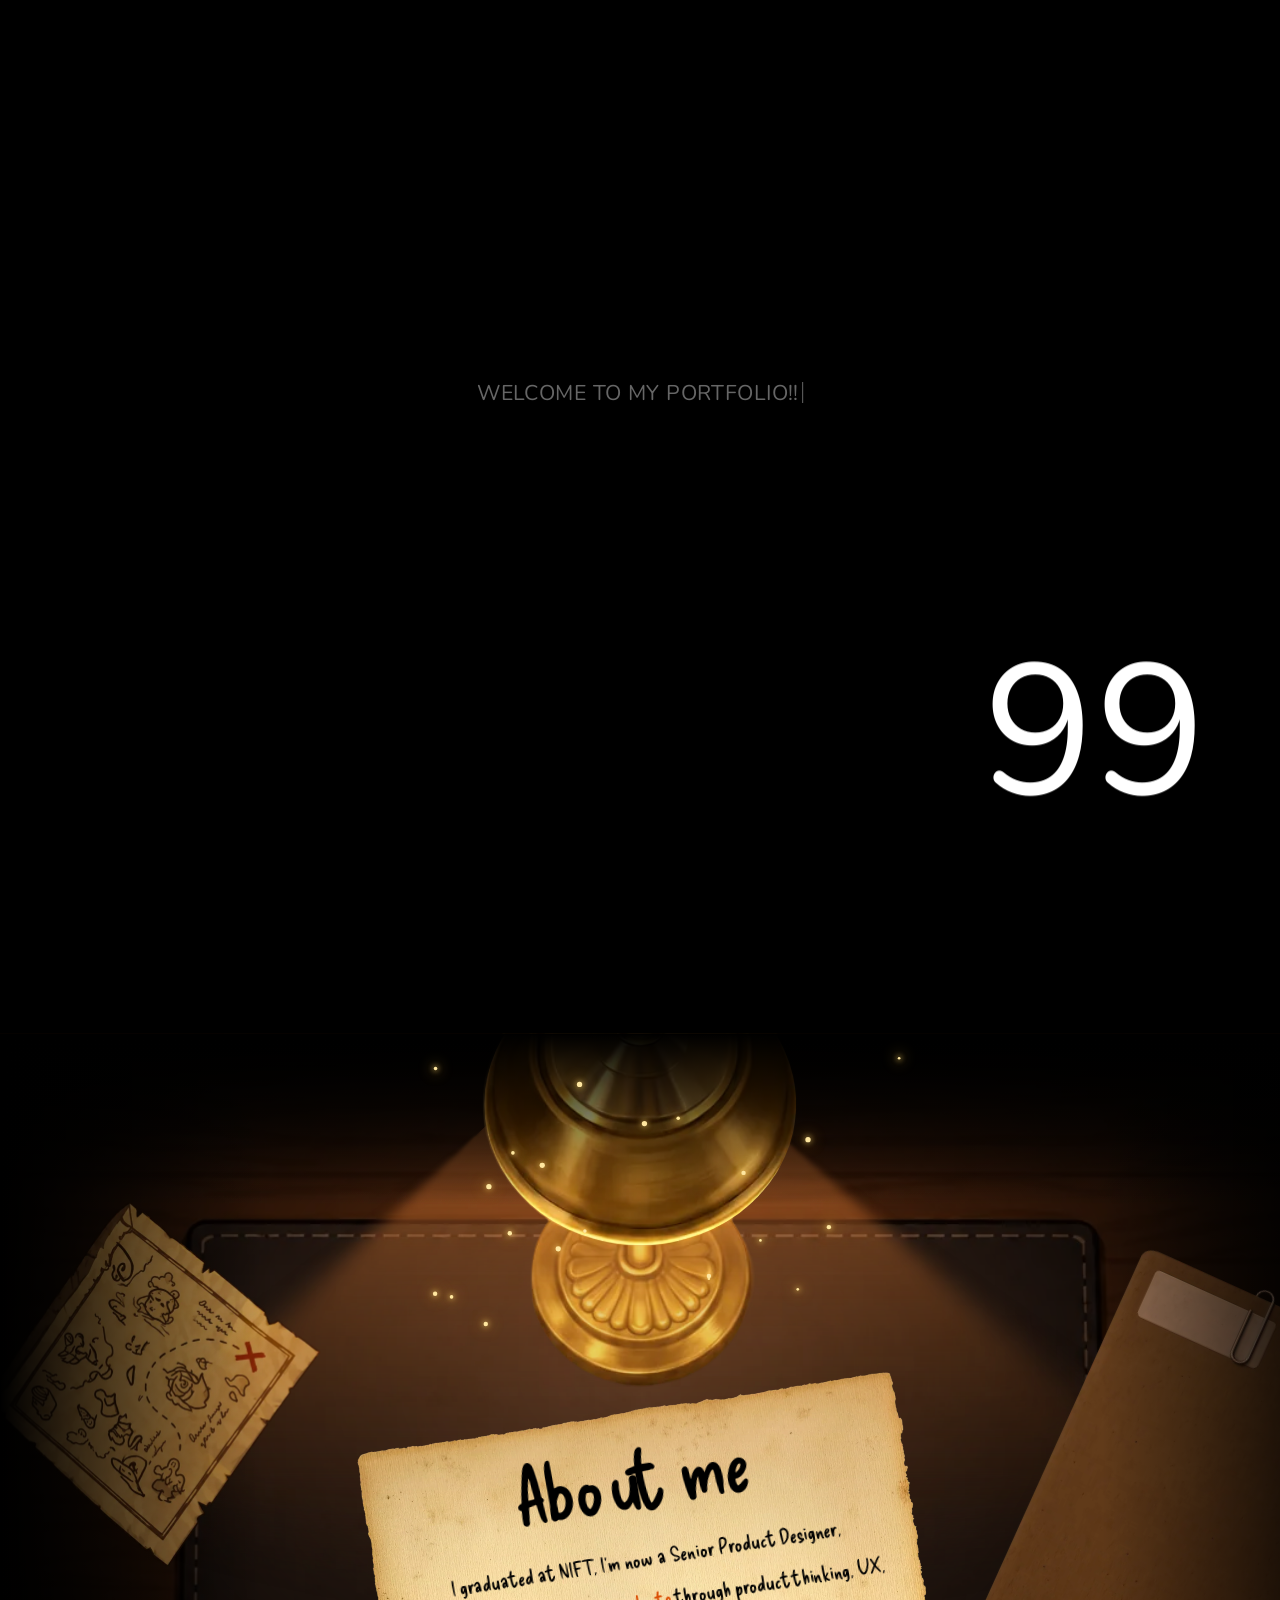
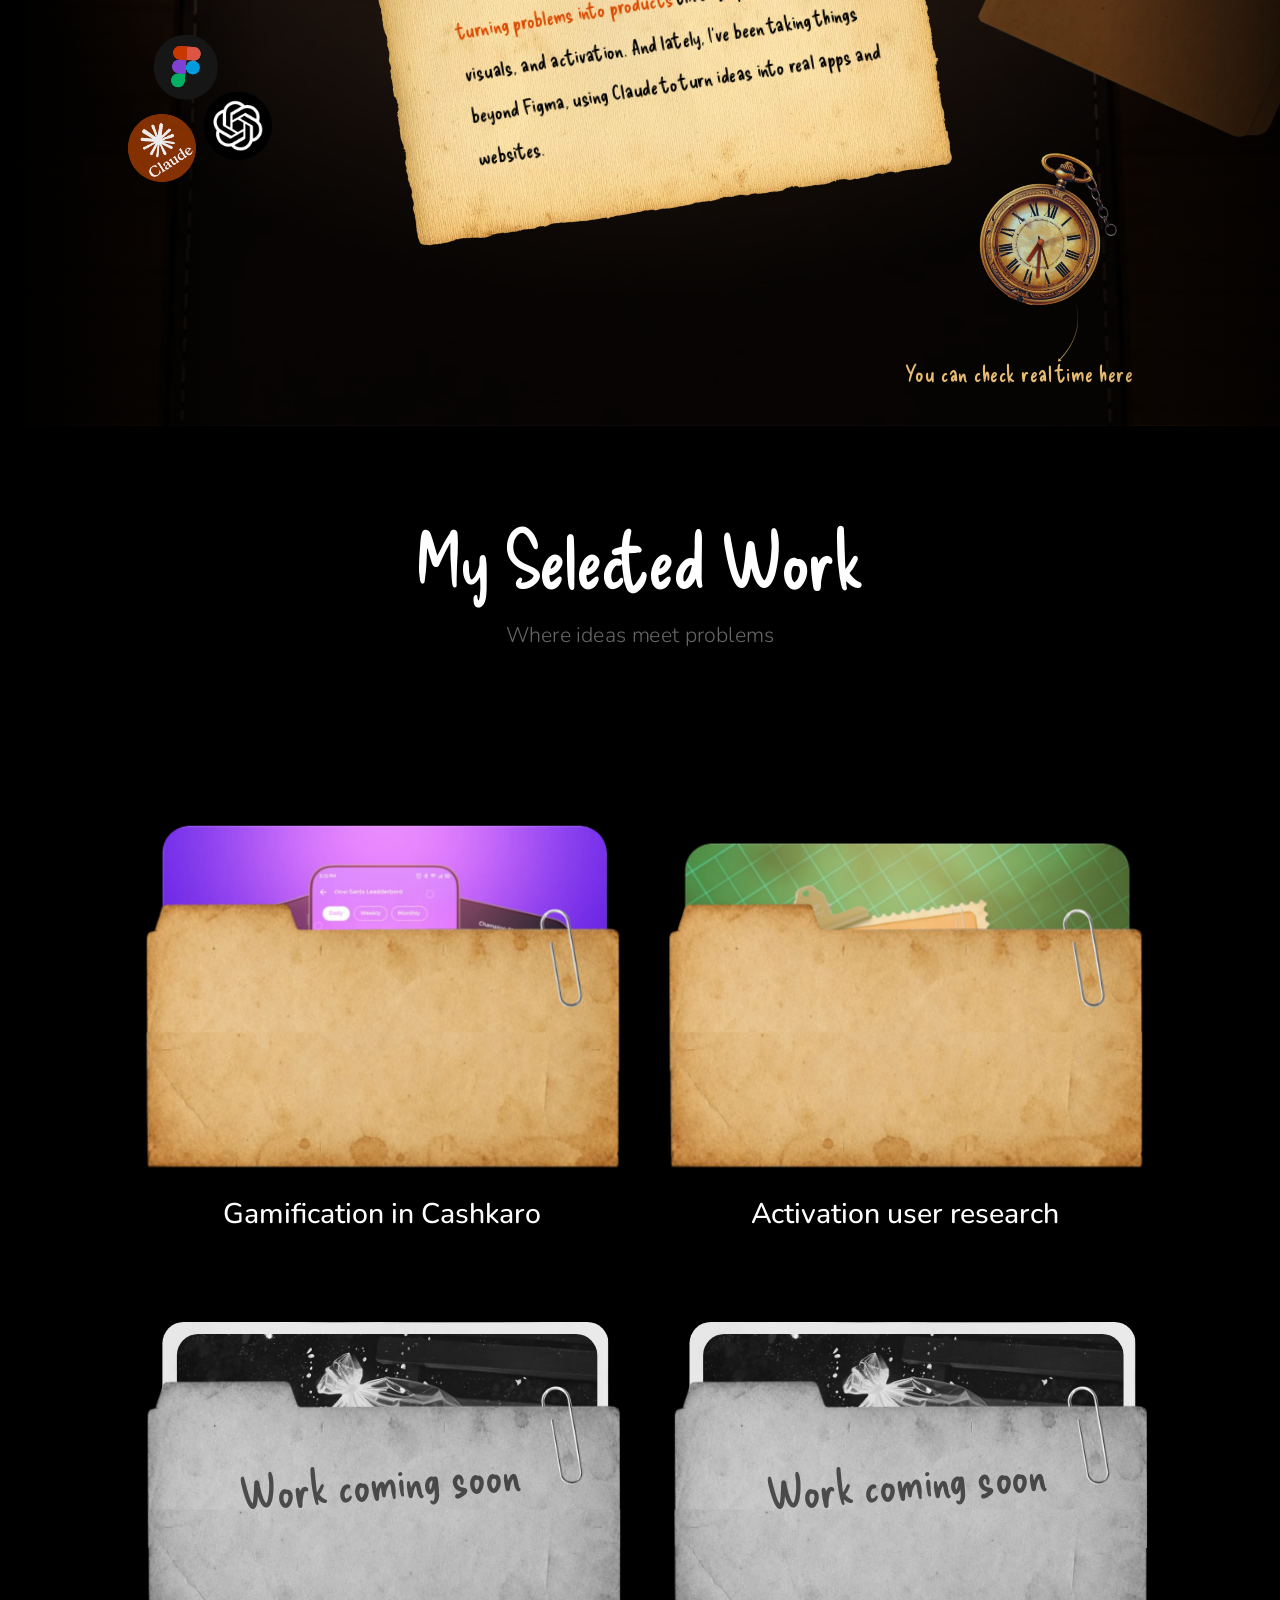
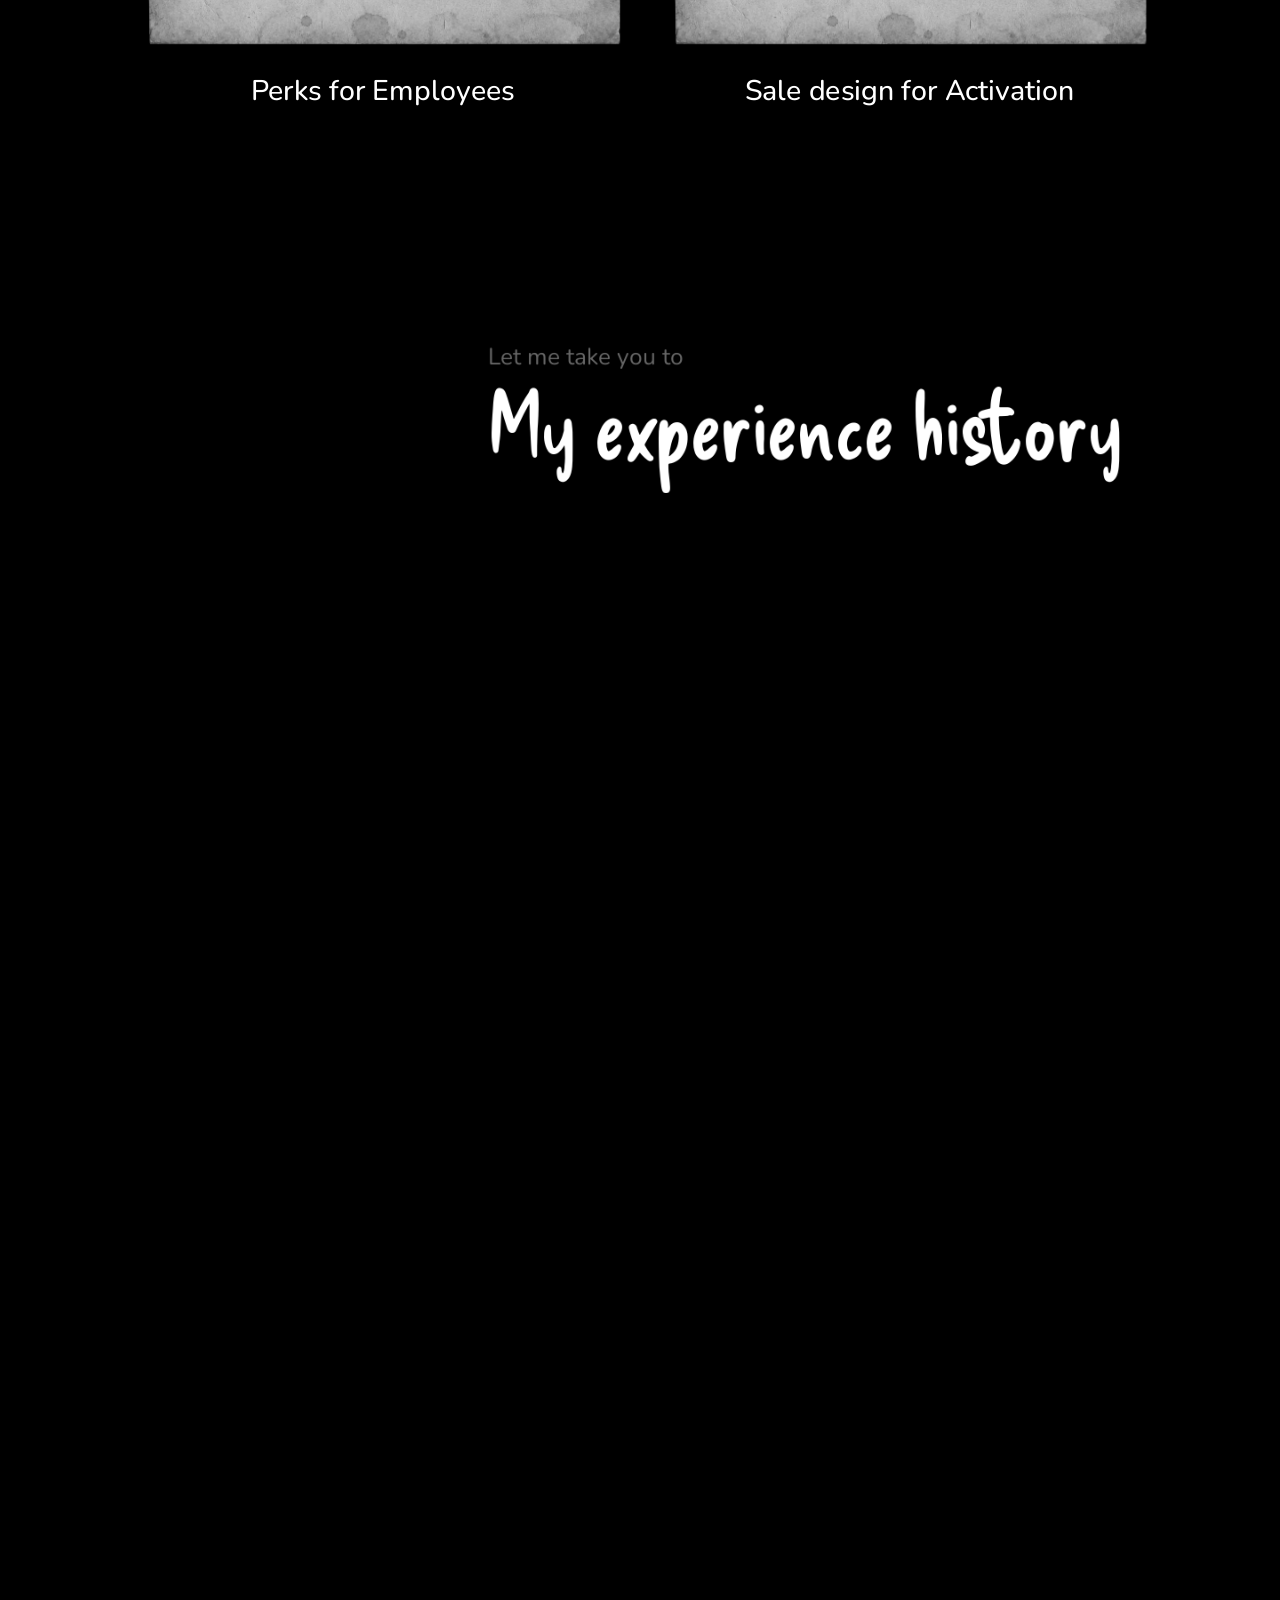
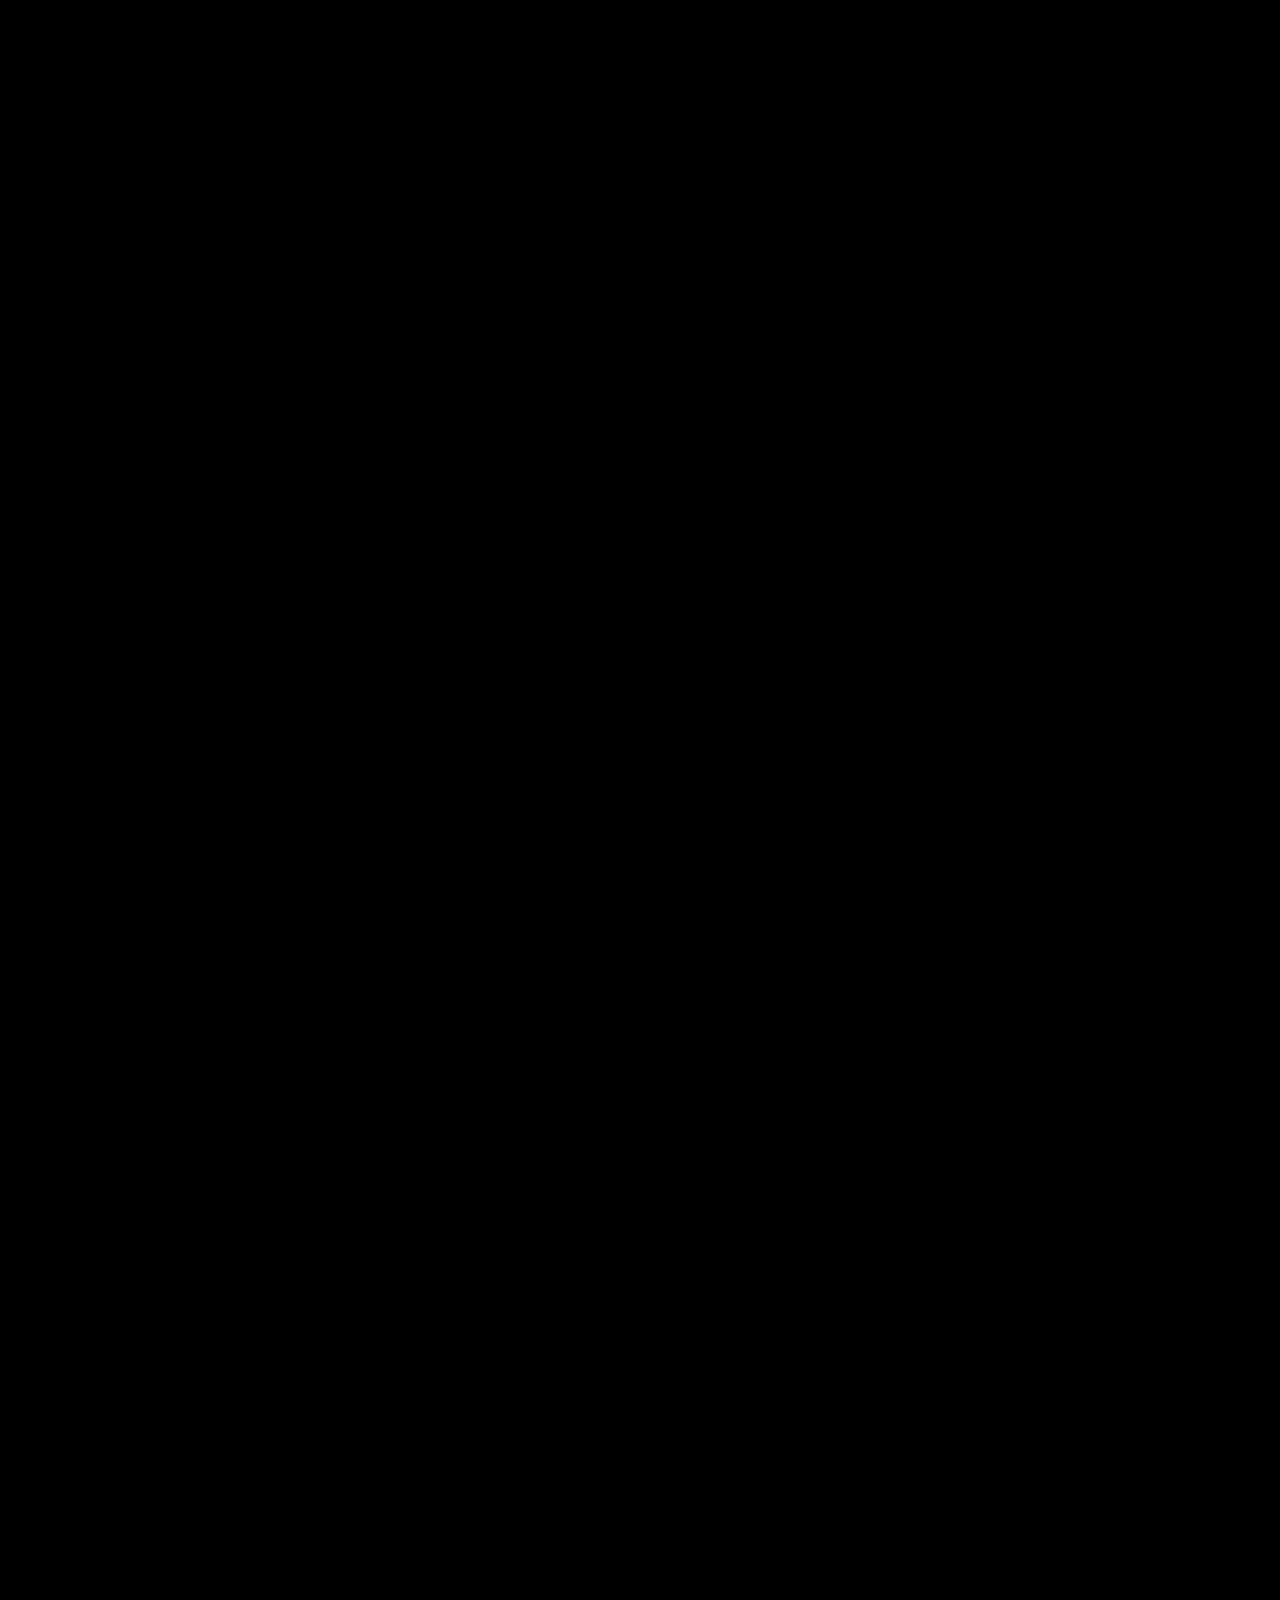
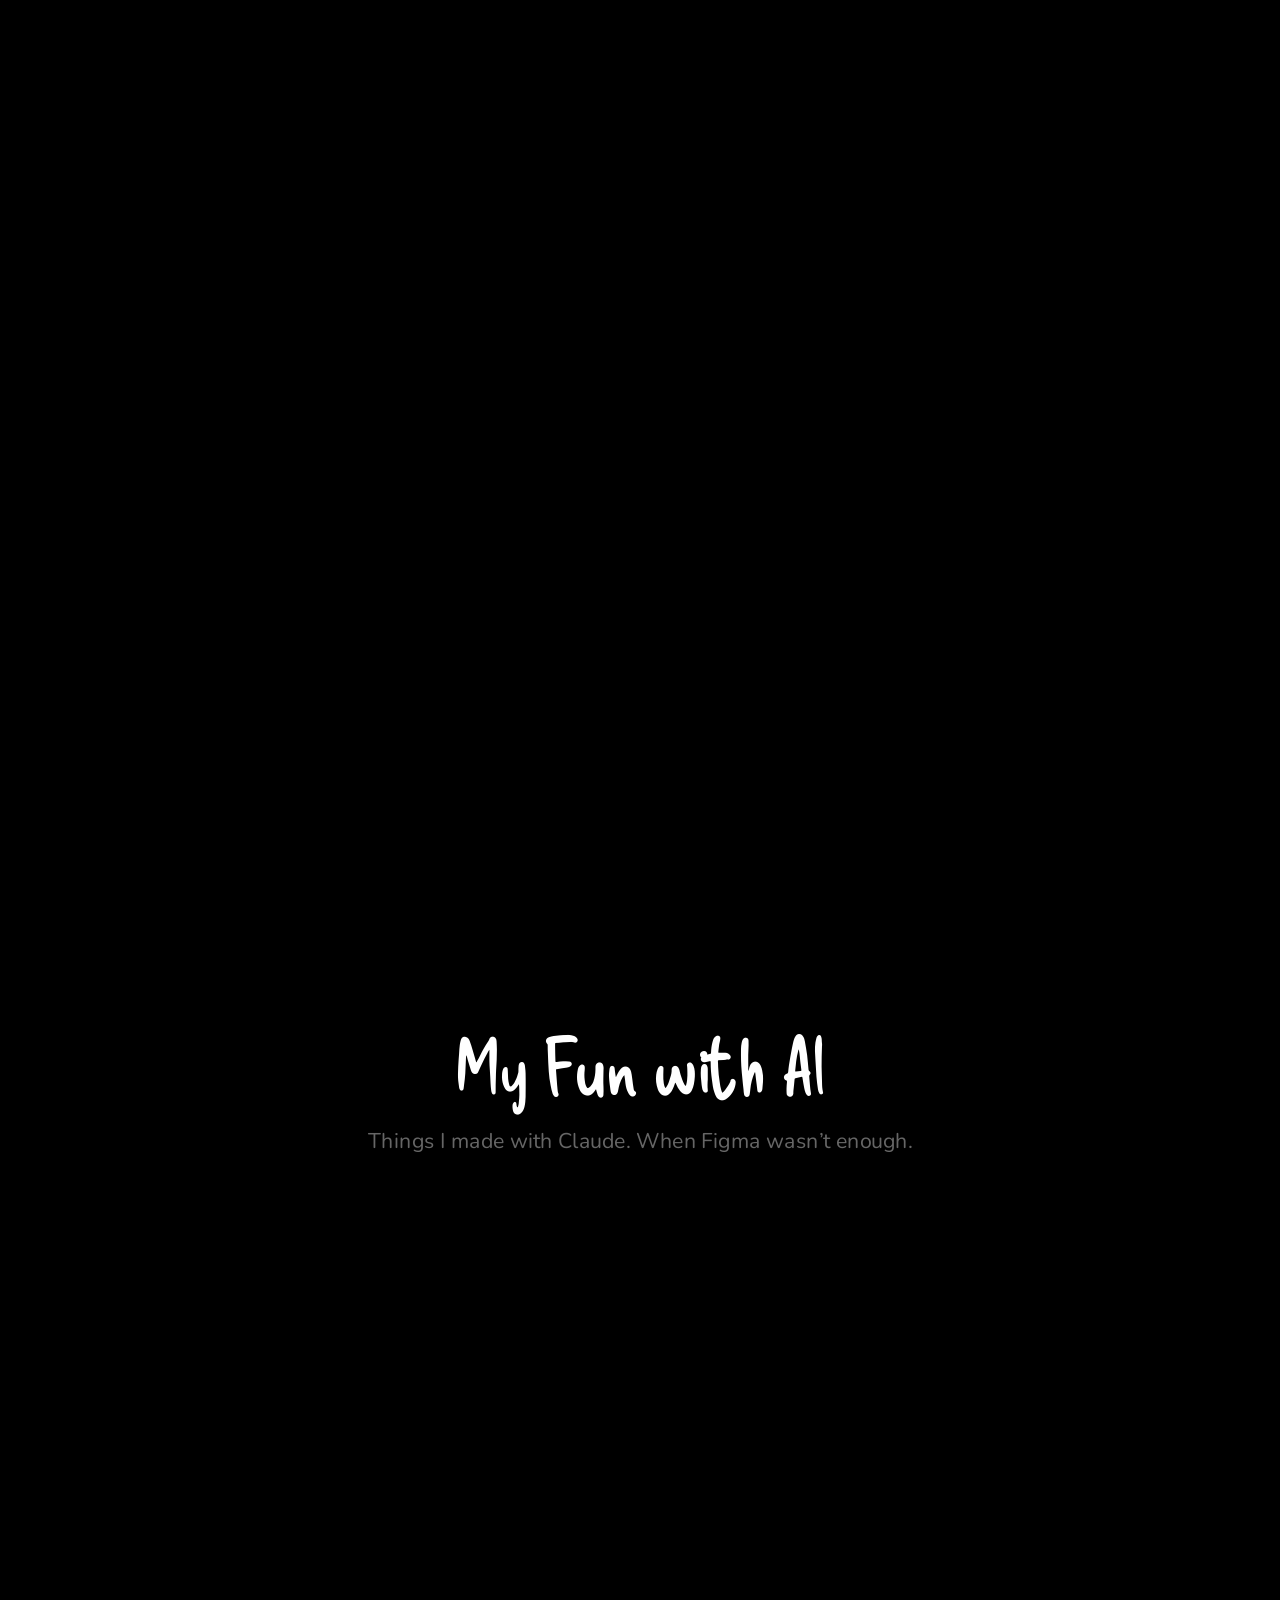
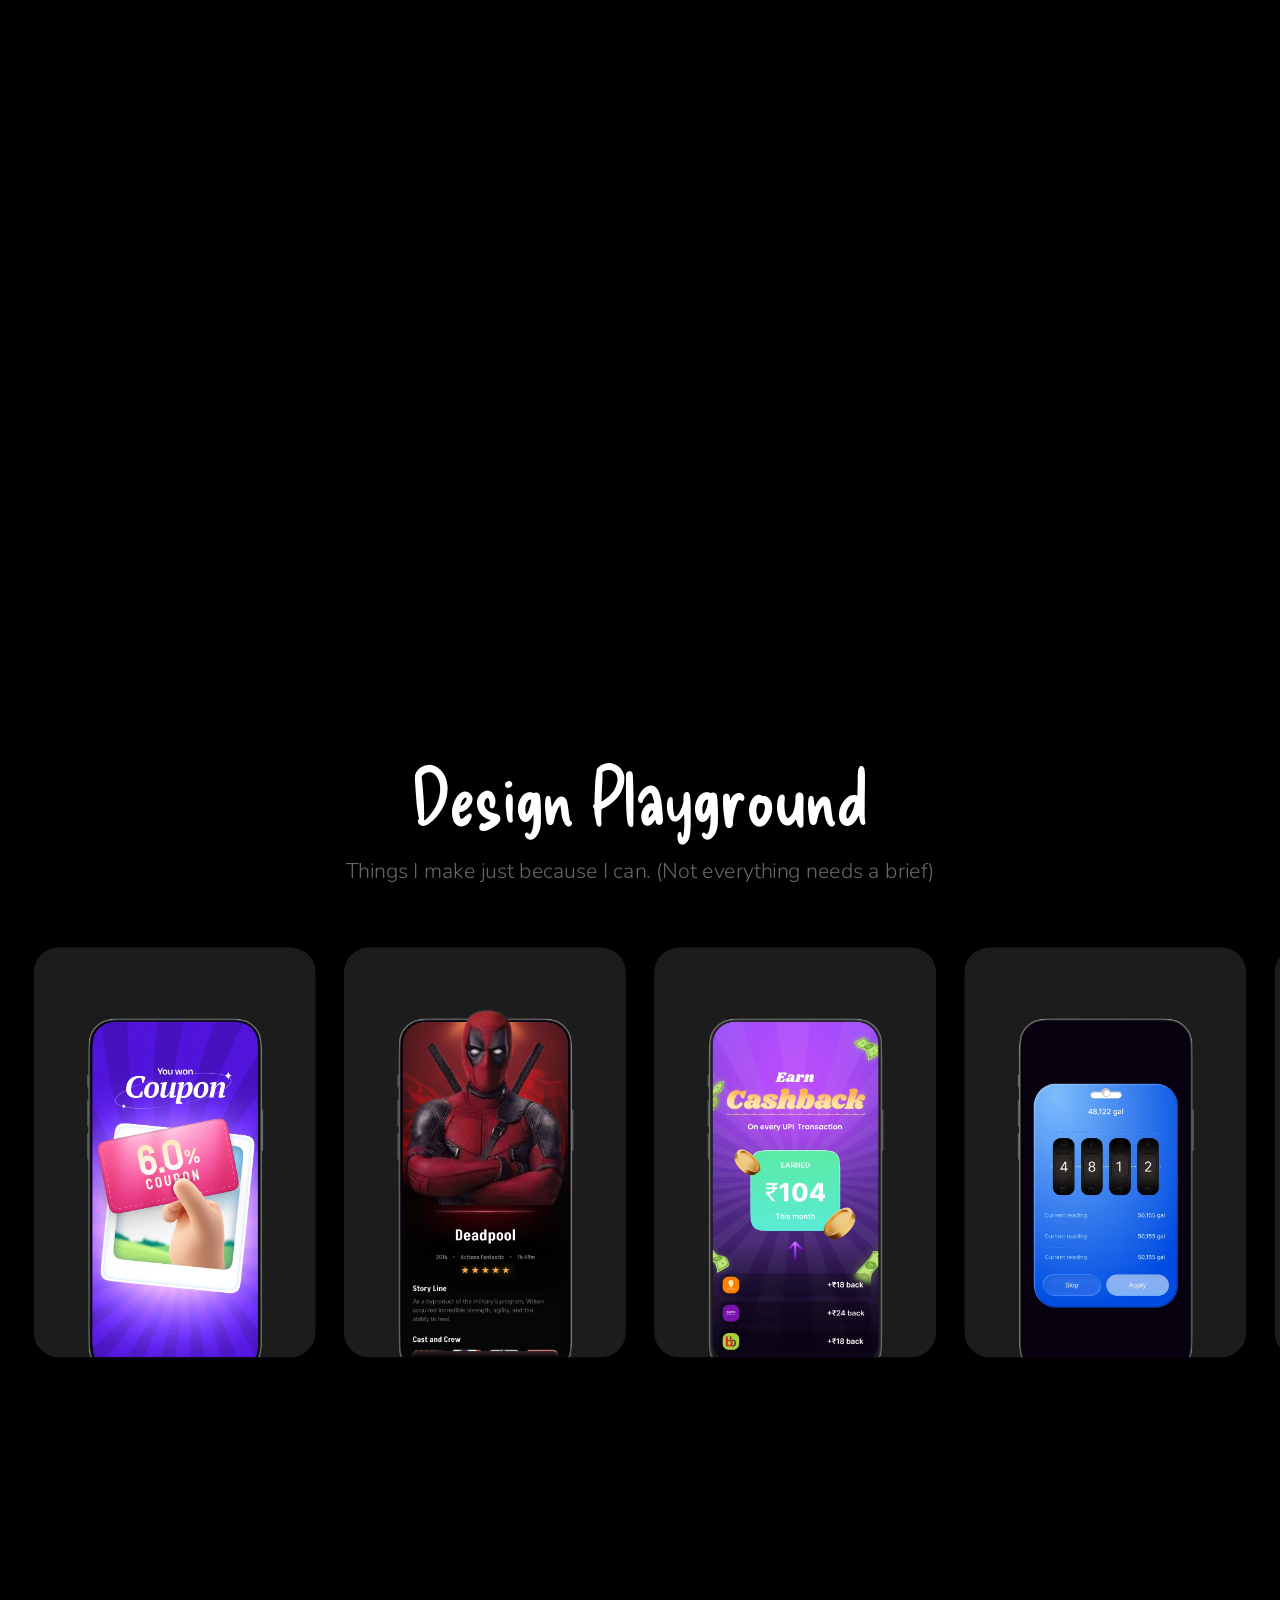
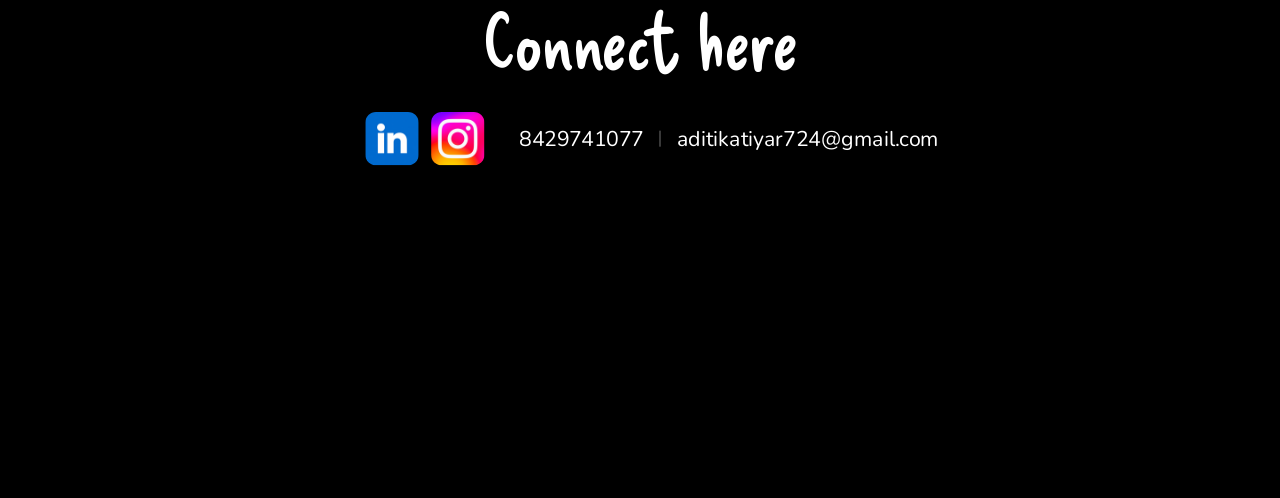
==== index.html @ e5e8f20c "Hold the hero stickers until the loader finishes, then rise them in from below with a blur-in Co-Aut" ====
<!doctype html>
<html lang="en">
<head>
  <meta charset="utf-8">
  <meta name="viewport" content="width=device-width, initial-scale=1">
  <title>Aditi Katiyar — Senior Product Designer</title>
  <meta name="description" content="Portfolio of Aditi Katiyar, Senior Product Designer.">
  <link rel="preconnect" href="https://fonts.googleapis.com">
  <link rel="preconnect" href="https://fonts.gstatic.com" crossorigin>
  <link href="https://fonts.googleapis.com/css2?family=Delicious+Handrawn&family=Nunito:wght@300;400;500;600;700&display=swap" rel="stylesheet">
  <link rel="stylesheet" href="styles.css?v=21">
</head>
<body>
<!-- ================= Loader ================= -->
<script>document.documentElement.classList.add('is-loading');</script>
<div class="loader" id="loader" aria-hidden="true">
  <p class="loader-text"><span class="loader-typed"></span><span class="loader-caret"></span></p>
  <div class="loader-count">
    <span class="loader-digit"><span class="loader-strip"></span></span><span class="loader-digit"><span class="loader-strip"></span></span>
  </div>
</div>
<script>
// Loader: types the welcome line while the two corner digits spin like slot-machine reels. Each round
// the reels pick random digits and directions (sometimes together, sometimes opposite, sometimes one
// alone). Once the page has loaded, both reels make a last spin and land on 99, then the loader fades.
(function () {
  const root = document.documentElement;
  const loader = document.getElementById('loader');
  const typed = loader.querySelector('.loader-typed');
  const TEXT = 'WELCOME TO MY PORTFOLIO!!';
  const reduce = matchMedia('(prefers-reduced-motion: reduce)').matches;
  const MIN_SHOW = reduce ? 0 : 4200; // ms; lets the typing finish and the reels spin a few rounds
  const MAX_WAIT = 10000; // never hold the page longer than this, even if an asset hangs
  const rand = (a, b) => a + Math.random() * (b - a);
  const pick = (arr) => arr[Math.floor(Math.random() * arr.length)];
  // Slot-machine stop: fast start, long ease-out, then a small kick past the digit that settles back.
  const easeOutQuart = (t) => 1 - Math.pow(1 - t, 4);
  const kick = (t) => (t < .7 ? 0 : .16 * Math.sin(Math.PI * (t - .7) / .3));

  // Scroll is locked while the loader is up (Lenis listens on window, so keep wheel/touch from reaching it).
  ['wheel', 'touchmove'].forEach((type) => loader.addEventListener(type, (e) => { e.preventDefault(); e.stopPropagation(); }, { passive: false }));

  // Typing
  if (reduce) typed.textContent = TEXT;
  else [...TEXT].forEach((c, i) => setTimeout(() => { typed.textContent += c; }, 300 + i * 70));

  // Reels: each strip holds 0-9 three times; the middle copy is always in view, so it wraps seamlessly
  // in either direction. pos is a continuous digit position (pos 3 shows "3"; increasing rolls upward).
  const reels = [...loader.querySelectorAll('.loader-strip')].map((strip) => {
    strip.innerHTML = '<span>' + '0123456789'.repeat(3).split('').join('</span><span>') + '</span>';
    const reel = { strip, pos: 0, from: 0, to: 0, start: 0, dur: 0 };
    reel.render = () => { strip.style.transform = `translateY(${-(((reel.pos % 10) + 10) % 10 + 10)}em)`; };
    reel.render();
    return reel;
  });

  // Spin a reel to digit `d`, passing `turns` full loops, rolling up (dir 1) or down (dir -1).
  const spin = (reel, d, dir, turns, dur, delay = 0) => {
    const cur = ((Math.round(reel.pos) % 10) + 10) % 10;
    const steps = (dir > 0 ? (d - cur + 10) % 10 : (cur - d + 10) % 10) + turns * 10;
    reel.from = Math.round(reel.pos);
    reel.to = reel.from + dir * Math.max(steps, 1);
    reel.start = performance.now() + delay;
    reel.dur = dur;
  };

  // One random round: both reels together, opposite directions, or a single reel on its own.
  const round = () => {
    const [a, b] = reels;
    const dir = pick([1, -1]);
    const mode = pick(['together', 'together', 'opposite', 'single']);
    if (mode === 'single') { spin(pick(reels), Math.floor(rand(0, 10)), dir, pick([0, 1]), rand(700, 1100)); return; }
    spin(a, Math.floor(rand(0, 10)), dir, pick([0, 1]), rand(800, 1200));
    spin(b, Math.floor(rand(0, 10)), mode === 'opposite' ? -dir : dir, pick([0, 1]), rand(900, 1300), rand(0, 160));
  };

  let loaded = document.readyState === 'complete';
  if (!loaded) window.addEventListener('load', () => { loaded = true; }, { once: true });
  const begin = performance.now();
  let nextRound = begin + 250;
  let finishing = 0;

  const frame = (now) => {
    let moving = false;
    reels.forEach((r) => {
      const t = r.dur ? Math.min(Math.max((now - r.start) / r.dur, 0), 1) : 1;
      r.pos = r.from + (r.to - r.from) * easeOutQuart(t) + Math.sign(r.to - r.from) * kick(t);
      if (t < 1) moving = true;
      r.render();
    });

    if (finishing) {
      if (!moving) { setTimeout(done, reduce ? 0 : 450); return; }
    } else if (!moving && ((loaded && now - begin >= MIN_SHOW) || now - begin >= MAX_WAIT)) {
      // Final spin: reels set off together and stop one after the other on 9 9.
      finishing = now;
      if (reduce) reels.forEach((r) => { r.from = r.to = r.pos = 9; r.dur = 0; r.render(); });
      else { spin(reels[0], 9, 1, 1, 1300); spin(reels[1], 9, 1, 2, 1800); }
    } else if (now >= nextRound && !moving && !reduce) {
      round();
      nextRound = now + rand(1300, 1700);
    }
    requestAnimationFrame(frame);
  };
  requestAnimationFrame(frame);

  function done() {
    loader.classList.add('is-done');
    root.classList.remove('is-loading');
    window.dispatchEvent(new Event('loader:done'));
    setTimeout(() => loader.remove(), 1000);
  }
})();
</script>
<div class="viewport" id="viewport">
<main class="stage" id="stage">

  <!-- ================= Hero ================= -->
  <section class="hero" id="home">
    <img class="fill hero-bg" src="assets/hero-bg.webp" alt="">
    <div class="abs fade-bottom"></div>
    <div class="abs" style="left:-202.26px;top:84.1px;width:966.367px;height:751.261px">
      <div class="abs" style="inset:-44.33% -34.46%"><img class="glow-img" src="assets/hero-glow.svg" alt=""></div>
    </div>
    <div class="abs" style="left:38.75px;top:571.7px;width:591px;height:227.354px">
      <div class="abs" style="inset:-146.47% -56.35%"><img class="glow-img" src="assets/hero-glow2.svg" alt=""></div>
    </div>

    <div class="box" style="left:81.23px;top:291.3px;width:178.602px;height:106.06px">
      <div class="hi-pill"><span>Hi,I am</span></div>
    </div>
    <h1 class="abs hero-name type-in">Aditi Katiyar</h1>

    <div class="abs role">
      <span class="role-chip">Senior Product Designer @</span>
      <div class="role-badge">
        <div class="star"><img src="assets/star.svg" alt=""></div>
        <div class="box logo"><div><img class="fill" src="assets/ck-logo.webp" alt="CashKaro"></div></div>
      </div>
    </div>

    <!-- Dark blurred backdrop shown while a sticker is hovered -->
    <div class="abs hero-dim" aria-hidden="true"></div>
    <!-- Fireflies drifting over the dimmed backdrop (populated by script.js) -->
    <div class="abs fireflies" aria-hidden="true"></div>

    <!-- Stickers (glow, rotation and label are baked into each image) -->
    <a class="abs stamp" href="https://www.dropbox.com/scl/fi/m3jclmyzk5qzs85u1rq53/Aditi_Katiyar_Resume.pdf?rlkey=utr9g1cd9tyzpga72sagcms0i&amp;st=ctzquch5&amp;dl=0" target="_blank" rel="noopener" aria-label="Resume (opens in a new tab)" style="left:55.27px;top:476.88px;width:318.5px;height:339.5px">
      <img class="fill" src="assets/sticker-resume.webp" alt="Resume">
    </a>
    <a class="abs stamp" href="#lab" aria-label="Fun with A.I" style="left:388.6px;top:467.22px;width:311.5px;height:333.75px">
      <img class="fill" src="assets/sticker-ai.webp" alt="Fun with A.I">
    </a>
    <a class="abs stamp" href="#work" aria-label="Work" style="left:215.92px;top:508.13px;width:320.5px;height:341.5px">
      <img class="fill" src="assets/sticker-work.webp" alt="Work">
    </a>
  </section>

  <!-- ================= About ================= -->
  <section class="about" id="about">
    <div class="abs desk center-x rv rv-fade" style="--d:.9s">
      <div class="clip"><img src="assets/desk.webp" alt=""></div>
      <div class="shade"></div>
    </div>
    <div class="box rv rv-up paper-part" style="--d:1.2s;--ox:343.73px;--oy:278.63px;left:392.07px;top:368.55px;width:687.463px;height:557.257px">
      <div class="paper-hit" style="width:467.263px;height:623.212px;transform:rotate(-98.82deg)"><img class="fill" src="assets/about-note.webp" alt=""></div>
    </div>
    <div class="abs rv rv-left" style="--d:1.5s;left:-19.82px;top:129.53px;width:411.891px;height:574.731px"><img class="fill" src="assets/map.webp" alt=""></div>
    <div class="abs lamp center-x rv rv-drop" style="--d:0s"><div class="clip"><img src="assets/lamp.webp" alt=""></div></div>
    <div class="abs lamp-light rv rv-fade" style="--d:.55s;left:127.41px;top:97.81px;width:1185.183px;height:606.453px">
      <div class="abs" style="inset:-16.49% -8.44% 1.02% -8.44%"><img class="glow-img" src="assets/lamp-light.webp" alt=""></div>
    </div>
    <div class="abs fade-top-lg"></div>
    <div class="abs lamp lamp-masked rv rv-drop" style="--d:0s"><div class="clip"><img src="assets/lamp.webp" alt=""></div></div>
    <div class="abs fade-top-lg"></div>
    <div class="abs fade-side l"></div>
    <!-- Fireflies circling the lamp light (populated by script.js) -->
    <div class="abs lamp-fireflies rv rv-fade" aria-hidden="true" style="--d:1s;left:446px;top:20px;width:602px;height:345px"></div>
    <div class="box rv rv-right" style="--d:1.7s;left:993.22px;top:144.97px;width:757.6px;height:757.6px">
      <div style="width:572.487px;height:572.487px;transform:rotate(24.35deg)"><img class="fill" src="assets/about-folder.webp" alt=""></div>
    </div>
    <div class="abs rv rv-right" style="--d:2.7s;left:1078.69px;top:797.18px;width:195.04px;height:195.04px;transform:rotate(20deg);filter:brightness(1.35)"><img class="fill" src="assets/about-watch-face.webp" alt="">
      <!-- Live hands showing Indian Standard Time (driven by script.js) -->
      <div class="watch-hands" id="ist-watch" role="img" aria-label="Current time in India">
        <i class="hand hour"></i><i class="hand minute"></i><i class="hand second"></i><i class="hub"></i>
      </div>
    </div>
    <div class="abs rv rv-fade watch-note" style="--d:3.5s;left:1011.78px;top:969px;width:203.36px;height:97.29px">
      <div class="abs" style="left:178.48px;top:0;width:21.958px;height:75.294px">
        <div class="abs" style="inset:-0.46% -1.59% 0 0"><img class="fill" src="assets/watch-arrow.svg" alt=""></div>
      </div>
      <p class="abs type-in" style="left:6.49px;top:75.29px;--type-start:3.8s">You can check real time here</p>
    </div>
    <div class="abs fade-side r"></div>

    <div class="box tool rv rv-pop" style="--d:2s;left:109.74px;top:733.42px;width:146.89px;height:143.317px">
      <div style="width:110.942px;height:99.125px;transform:rotate(-32.65deg)"><img src="assets/icon-claude.webp" alt="Claude"></div>
    </div>
    <div class="box tool rv rv-pop" style="--d:2.12s;left:170.58px;top:673.46px;width:76.581px;height:77.883px">
      <div class="round" style="width:71.553px;height:72.959px;transform:rotate(4.1deg)"><img class="round" src="assets/icon-figma.webp" alt="Figma"></div>
    </div>
    <div class="abs tool round rv rv-pop" style="--d:2.24s;left:228.53px;top:739.88px;width:77.004px;height:77.004px"><img class="fill round" src="assets/icon-gpt.webp" alt="ChatGPT"></div>

    <div class="box paper-part" style="--ox:165.66px;--oy:211.19px;left:570.14px;top:435.98px;width:278.467px;height:128.841px">
      <h2 class="about-title paper-hit type-in" style="--type-start:1.6s">About me</h2>
    </div>
    <div class="box paper-part" style="--ox:231.55px;--oy:123.37px;left:504.25px;top:523.76px;width:526.514px;height:314.49px">
      <p class="about-body paper-hit">I graduated at NIFT, I’m now a Senior Product Designer, <em>turning problems into products</em> through product thinking, UX, visuals, and activation. And lately, I’ve been taking things beyond Figma, using Claude to turn ideas into real apps and websites.</p>
    </div>
  </section>

  <!-- ================= Selected work ================= -->
  <div class="abs heading" id="work" style="left:464px;top:2384.45px;width:512px">
    <h2 class="type-in">My Selected Work</h2>
    <p class="type-in">Where ideas meet problems</p>
  </div>

  <a class="abs work-card" href="https://aditikatiyar724-hub.github.io/missions-streaks/" target="_blank" rel="noopener" style="left:112.55px;top:2463.44px;width:628.501px;height:718.27px">
    <div class="box on-hover" style="left:0;top:0;width:628.501px;height:638.126px">
      <div style="width:628.501px;height:638.126px;transform:scaleY(-1)">
        <div class="abs" style="inset:-15.67% -15.91% -0.68% -15.91%"><img class="glow-img" src="assets/work-glow-purple.svg" alt=""></div>
      </div>
    </div>
    <div class="lift">
      <!-- White sheet behind the photo; tilts with it on hover -->
      <div class="box sheet-tilt" style="left:69.17px;top:286.04px;width:501.558px;height:298.93px">
        <div class="back-sheet" style="transform:rotate(-90deg)"><div class="clip"><img src="assets/work-back.webp" alt=""></div></div>
      </div>
      <!-- Photo, folder, paper clip and wax seal -->
      <div class="box" style="left:75.42px;top:252.32px;width:491.9px;height:322.28px">
        <div class="photo-card tilt work1-art"><img src="assets/work1-gamification.webp?v=4" alt=""></div>
      </div>
      <div class="box" style="left:36.18px;top:334.97px;width:562.94px;height:206.207px">
        <div class="folder-top"><div class="clip"><img src="assets/work-folder.webp" alt=""></div></div>
      </div>
      <div class="box" style="left:34.92px;top:497.29px;width:564.202px;height:168.439px">
        <div class="folder-bottom"><div class="clip"><img src="assets/work-folder.webp" alt=""></div></div>
      </div>
      <div class="abs" style="left:437.08px;top:324.17px;width:163.301px;height:163.301px"><img class="fill" src="assets/work-clip.webp" alt=""></div>
      <div class="box on-hover seal" style="left:114.06px;top:481.9px;width:134.069px;height:131.843px">
        <div class="seal-img"><div class="clip"><img src="assets/seal.webp" alt=""></div></div>
      </div>
      <div class="box on-hover seal" style="left:152.75px;top:521.64px;width:60.21px;height:49.543px">
        <div class="seal-text"><span>click to</span><span>open</span></div>
      </div>
    </div>
    <!-- Hover backdrop: dims and blurs the page behind the pulled-out artwork, with its own glows (Figma 1402:96641 / 1403:98229) -->
    <div class="abs work-dim" aria-hidden="true">
      <img class="work-dim-glow screen" src="assets/work-dim-pink.webp" alt="" decoding="async" style="left:770.84px;top:960.9px;width:2211.67px;height:2211.67px">
      <img class="work-dim-glow" src="assets/work-dim-black.webp" alt="" decoding="async" style="left:1323.43px;top:941.02px;width:2211.67px;height:2211.67px">
      <div class="work-fireflies" style="left:1487.45px;top:1450px;width:1440px;height:1020px"></div>
    </div>
    <h3 class="abs work-title center-x" style="left:317.02px;top:686.27px">Gamification in Cashkaro</h3>
  </a>

  <a class="abs work-card" href="#" style="left:700.89px;top:2463.44px;width:628.501px;height:718.27px">
    <div class="box on-hover" style="left:0;top:0;width:628.501px;height:638.126px">
      <div style="width:628.501px;height:638.126px;transform:scaleY(-1)">
        <div class="abs" style="inset:-15.67% -15.91% -0.68% -15.91%"><img class="glow-img" src="assets/work-glow-green.svg" alt=""></div>
      </div>
    </div>
    <div class="lift">
      <!-- White sheet behind the photo; tilts with it on hover -->
      <div class="box sheet-tilt" style="left:69.17px;top:286.04px;width:501.558px;height:298.93px">
        <div class="back-sheet" style="transform:rotate(-90deg)"><div class="clip"><img src="assets/work-back.webp" alt=""></div></div>
      </div>
      <!-- Photo, folder, paper clip and wax seal -->
      <div class="box" style="left:75.42px;top:252.32px;width:491.9px;height:322.28px">
        <div class="photo-card tilt work2-art"><img src="assets/work2-research.webp?v=4" alt=""></div>
      </div>
      <div class="box" style="left:36.18px;top:334.97px;width:562.94px;height:206.207px">
        <div class="folder-top"><div class="clip"><img src="assets/work-folder.webp" alt=""></div></div>
      </div>
      <div class="box" style="left:34.92px;top:497.29px;width:564.202px;height:168.439px">
        <div class="folder-bottom"><div class="clip"><img src="assets/work-folder.webp" alt=""></div></div>
      </div>
      <div class="abs" style="left:437.08px;top:324.17px;width:163.301px;height:163.301px"><img class="fill" src="assets/work-clip.webp" alt=""></div>
      <div class="box on-hover seal" style="left:114.06px;top:481.9px;width:134.069px;height:131.843px">
        <div class="seal-img"><div class="clip"><img src="assets/seal.webp" alt=""></div></div>
      </div>
      <div class="box on-hover seal" style="left:152.75px;top:521.64px;width:60.21px;height:49.543px">
        <div class="seal-text"><span>click to</span><span>open</span></div>
      </div>
    </div>
    <!-- Hover backdrop: dims and blurs the page behind the pulled-out artwork, with its own glows (Figma 1402:96641 / 1403:98229) -->
    <div class="abs work-dim" aria-hidden="true">
      <img class="work-dim-glow" src="assets/work-dim-black.webp" alt="" decoding="async" style="left:201.4px;top:960.9px;width:2211.67px;height:2211.67px">
      <img class="work-dim-glow" src="assets/work-dim-green.webp" alt="" decoding="async" style="left:844.46px;top:1061.24px;width:2169.39px;height:2169.39px">
      <div class="work-fireflies" style="left:899.11px;top:1450px;width:1440px;height:1020px"></div>
    </div>
    <h3 class="abs work-title center-x" style="left:317.02px;top:686.27px">Activation user research</h3>
  </a>

  <a class="abs work-card soon" href="#" tabindex="-1" aria-disabled="true" style="left:113.82px;top:3000.84px;width:628.501px;height:718.27px">
    <div class="box on-hover" style="left:0;top:0;width:628.501px;height:638.126px">
      <div style="width:628.501px;height:638.126px;transform:scaleY(-1)">
        <div class="abs" style="inset:-15.67% -15.91% -0.68% -15.91%"><img class="glow-img" src="assets/work-glow.svg" alt=""></div>
      </div>
    </div>
    <div class="lift">
      <!-- White sheet behind the photo; tilts with it on hover -->
      <div class="box sheet-tilt" style="left:69.17px;top:286.04px;width:501.558px;height:298.93px">
        <div class="back-sheet" style="transform:rotate(-90deg)"><div class="clip"><img src="assets/work-back.webp" alt=""></div></div>
      </div>
      <!-- Photo, folder, paper clip and wax seal -->
      <div class="box" style="left:75.42px;top:252.32px;width:491.9px;height:322.28px">
        <div class="photo-card tilt"><img src="assets/work-photo.webp" alt=""></div>
      </div>
      <div class="box" style="left:36.18px;top:334.97px;width:562.94px;height:206.207px">
        <div class="folder-top"><div class="clip"><img src="assets/work-folder.webp" alt=""></div></div>
      </div>
      <div class="box" style="left:34.92px;top:497.29px;width:564.202px;height:168.439px">
        <div class="folder-bottom"><div class="clip"><img src="assets/work-folder.webp" alt=""></div></div>
      </div>
      <div class="abs" style="left:437.08px;top:324.17px;width:163.301px;height:163.301px"><img class="fill" src="assets/work-clip.webp" alt=""></div>
      <p class="abs soon-label">Work coming soon</p>
    </div>
    <h3 class="abs work-title center-x" style="left:317.02px;top:686.27px">Perks for Employees</h3>
  </a>

  <a class="abs work-card soon" href="#" tabindex="-1" aria-disabled="true" style="left:706.14px;top:3000.84px;width:628.501px;height:718.27px">
    <div class="box on-hover" style="left:0;top:0;width:628.501px;height:638.126px">
      <div style="width:628.501px;height:638.126px;transform:scaleY(-1)">
        <div class="abs" style="inset:-15.67% -15.91% -0.68% -15.91%"><img class="glow-img" src="assets/work-glow.svg" alt=""></div>
      </div>
    </div>
    <div class="lift">
      <!-- White sheet behind the photo; tilts with it on hover -->
      <div class="box sheet-tilt" style="left:69.17px;top:286.04px;width:501.558px;height:298.93px">
        <div class="back-sheet" style="transform:rotate(-90deg)"><div class="clip"><img src="assets/work-back.webp" alt=""></div></div>
      </div>
      <!-- Photo, folder, paper clip and wax seal -->
      <div class="box" style="left:75.42px;top:252.32px;width:491.9px;height:322.28px">
        <div class="photo-card tilt"><img src="assets/work-photo.webp" alt=""></div>
      </div>
      <div class="box" style="left:36.18px;top:334.97px;width:562.94px;height:206.207px">
        <div class="folder-top"><div class="clip"><img src="assets/work-folder.webp" alt=""></div></div>
      </div>
      <div class="box" style="left:34.92px;top:497.29px;width:564.202px;height:168.439px">
        <div class="folder-bottom"><div class="clip"><img src="assets/work-folder.webp" alt=""></div></div>
      </div>
      <div class="abs" style="left:437.08px;top:324.17px;width:163.301px;height:163.301px"><img class="fill" src="assets/work-clip.webp" alt=""></div>
      <p class="abs soon-label">Work coming soon</p>
    </div>
    <h3 class="abs work-title center-x" style="left:317.02px;top:686.27px">Sale design for Activation</h3>
  </a>

  <!-- ================= Experience history ================= -->
  <section class="experience" id="experience">
    <div class="abs fade-top-lg" style="top:-24.22px"></div>
    <div class="abs fade-top-lg flip" style="top:1328.73px"></div>
    <div class="abs exp-room rv"><div class="clip"><img src="assets/exp-room.webp" alt=""></div></div>
    <div class="abs fade-top-lg" style="top:271.43px"></div>
    <div class="abs fade-top-lg flip" style="top:1429.66px"></div>
    <div class="abs exp-fade-side l"></div>
    <div class="abs exp-fade-side r"></div>
    <div class="box exp-map rv" style="left:-19.82px;top:390.47px;width:1604.254px;height:1201.926px">
      <div style="width:1464.87px;height:976.58px;transform:rotate(-9.36deg)"><img class="fill" src="assets/exp-map-new.webp" data-hd="assets/exp-map-hd.webp" alt="A treasure map of my career">
        <!-- Cashkaro island: warm glow and water ripples while its stop is active -->
        <div class="abs exp-pop exp-island" data-step="1" aria-hidden="true">
          <div class="island-glow"></div>
          <div class="island-glow hot"></div>
          <svg viewBox="0 0 560 300"><g fill="none" stroke-linecap="round">
            <ellipse class="ripple" cx="280" cy="150" rx="122" ry="54"/><ellipse class="ripple" cx="280" cy="150" rx="122" ry="54"/>
            <ellipse class="ripple" cx="280" cy="150" rx="122" ry="54"/><ellipse class="ripple" cx="280" cy="150" rx="122" ry="54"/>
            <ellipse class="current" cx="280" cy="152" rx="138" ry="62"/><ellipse class="current rev" cx="280" cy="152" rx="156" ry="72"/>
          </g></svg>
        </div></div>
      <!-- Warm lamplight pooled on the paper (moves with the map when it zooms) -->
      <div class="box exp-map-glow"><div><img src="assets/exp-map-glow.svg" alt=""></div></div>
    </div>
    <div class="abs exp-vignette"></div>
    <div class="abs exp-fade-bottom"></div>
    <div class="abs exp-fade-mid"></div>
    <div class="abs exp-fade-deep"></div>
    <div class="abs exp-fade-deep"></div>
    <div class="abs exp-lantern rv">
      <img class="abs" src="assets/exp-lantern-glow.svg" alt="" style="left:136.75px;top:421.54px">
      <div class="abs exp-lantern-shadow"></div>
      <img class="fill exp-lantern-img" src="assets/exp-lantern.webp" alt="">
      <div class="abs exp-lantern-halo"></div>
    </div>
    <div class="abs exp-heading">
      <p class="type-in">Let me take you to</p>
      <h2 class="type-in">My experience history</h2>
    </div>
    <!-- Experience stops, one tag per scroll step -->
    <div class="abs exp-pop exp-tag" data-step="1" style="left:564px;top:531px;width:649px">
        <div class="tag-stamp">
          <img class="fill" src="assets/exp-stamp-frame.webp" alt="">
          <div class="stamp-face" style="width:96.263px;height:86.235px;border-width:2.058px;border-radius:10.326px;background:#1d7bff">
            <div class="abs shine" style="top:34.83px;width:68.486px;height:68.486px"><img src="assets/exp-tag-shine-ck.svg" alt=""></div>
            <div class="box" style="left:calc(50% - 35.379px);top:calc(50% - 35.379px);width:70.758px;height:70.758px"><img class="fill" src="assets/exp-logo-ck.webp" alt="CashKaro logo" style="transform:scaleY(-1)"></div>
          </div>
        </div>
        <div class="tag-text">
          <div class="tag-main"><span class="tag-eyebrow">Current chapter</span><h3>Cashkaro</h3><p>Senior Product Designer</p></div>
          <div class="tag-meta"><span class="tag-chip live"><i></i>2025 – Present</span></div>
        </div>
    </div>
    <div class="abs exp-pop exp-tag" data-step="2" style="left:516px;top:840px;width:639px">
        <div class="tag-stamp">
          <img class="fill" src="assets/exp-stamp-frame.webp" alt="">
          <div class="stamp-face" style="width:95.786px;height:85.808px;border-width:2.047px;border-radius:10.274px;background:#fff">
            <div class="abs shine" style="top:34.65px;width:68.146px;height:68.146px"><img src="assets/exp-tag-shine-dk.svg" alt=""></div>
            <div class="box" style="left:calc(50% - 31.542px);top:calc(50% - 31.542px);width:63.083px;height:63.083px"><img class="fill" src="assets/exp-logo-dk.webp" alt="Dentalkart logo" style="transform:scaleY(-1)"></div>
          </div>
        </div>
        <div class="tag-text">
          <div class="tag-main"><span class="tag-eyebrow">Previous chapter</span><h3>Dentalkart</h3><p>Product Designer</p></div>
          <div class="tag-meta"><span class="tag-chip">2023 – 2025</span></div>
        </div>
    </div>
    <div class="abs exp-pop exp-tag" data-step="3" style="left:516px;top:776px;width:696px">
        <div class="tag-stamp">
          <img class="fill" src="assets/exp-stamp-frame.webp" alt="">
          <div class="stamp-face" style="width:95.786px;height:85.808px;border-width:2.047px;border-radius:10.274px;background:#ff4b9c">
            <div class="abs shine" style="top:34.62px;width:68.486px;height:68.486px"><img src="assets/exp-tag-glow-boux.svg" alt=""></div>
            <div class="abs shine" style="top:34.65px;width:68.146px;height:68.146px"><img src="assets/exp-tag-shine-dk.svg" alt=""></div>
            <div class="box" style="left:calc(50% + 0.77px - 31.844px);top:calc(50% - 0.45px - 31.844px);width:63.688px;height:63.688px"><div style="width:63.083px;height:63.083px;transform:rotate(-0.55deg) scaleY(-1)"><img class="fill" src="assets/exp-logo-boux.webp" alt="Board of UX logo"></div></div>
          </div>
        </div>
        <div class="tag-text">
          <div class="tag-main"><span class="tag-eyebrow">Where it began</span><h3>Board of UX</h3><p>Product Designer</p></div>
          <div class="tag-meta"><span class="tag-chip">Jan – Jun 2023</span><span class="tag-chip ghost">Internship</span></div>
        </div>
    </div>
  </section>

  <!-- ================= Claude lab ================= -->
  <div class="abs heading" id="lab" style="left:440px;top:8354px;width:560px">
    <h2 class="type-in">My Fun with AI</h2>
    <p>Things I made with Claude. When Figma wasn’t enough.</p>
  </div>

  <div class="box lab-part" data-lab="1" style="left:22.11px;top:8529.34px;width:747.418px;height:612.018px">
    <div class="lab-frame" style="transform:rotate(-100.12deg)"><img class="fill" src="assets/lab-frame.webp" alt=""></div>
  </div>
  <a class="box lab-part lab-link" href="https://aditikatiyar724-hub.github.io/designer-essentials/" target="_blank" rel="noopener" aria-label="Designer Essentials game (opens in a new tab)" data-lab="1" style="left:130.83px;top:8626.55px;width:530.89px;height:411.722px">
    <div class="lab-paper" style="transform:rotate(-10.09deg)"><img class="fill" src="assets/lab-shot-1.webp" alt="Designer Essentials game"></div>
  </a>
  <a class="box lab-part lab-link" href="https://aditikatiyar724-hub.github.io/designer-essentials/" target="_blank" rel="noopener" tabindex="-1" aria-hidden="true" data-lab="1" style="left:183.84px;top:8487.67px;width:347.062px;height:232.274px">
    <div style="width:320.505px;height:178.157px;transform:rotate(-10.24deg)">
      <div class="clip"><img src="assets/lab-clip-big.webp" alt="" style="left:-6.25%;top:-91.42%;width:112.49%;height:269.74%"></div>
    </div>
  </a>

  <div class="box lab-part" data-lab="2" style="left:691.94px;top:8597.59px;width:774.693px;height:654.958px">
    <div class="lab-frame" style="transform:rotate(-75.38deg) scaleY(-1)"><img class="fill" src="assets/lab-frame.webp" alt=""></div>
  </div>
  <a class="box lab-part lab-link" href="https://aditikatiyar724-hub.github.io/snap-filters/" target="_blank" rel="noopener" aria-label="Personalised selfie filters (opens in a new tab)" data-lab="2" style="left:804.88px;top:8700.61px;width:548.365px;height:442.973px">
    <div class="lab-paper" style="transform:rotate(14.6deg)"><img class="fill" src="assets/lab-shot-2.webp" alt="Personalised selfie filter"></div>
  </a>
  <a class="box lab-part lab-link" href="https://aditikatiyar724-hub.github.io/snap-filters/" target="_blank" rel="noopener" tabindex="-1" aria-hidden="true" data-lab="2" style="left:1049.18px;top:8621.71px;width:170.201px;height:192.69px">
    <div style="width:130.586px;height:163.232px;transform:rotate(15.85deg)"><img class="fill" src="assets/lab-binder.webp" alt=""></div>
  </a>

  <div class="box lab-part" data-lab="3" style="left:272.8px;top:8982.01px;width:730.134px;height:815.528px">
    <div class="lab-frame" style="transform:rotate(156.14deg) scaleY(-1)"><img class="fill" src="assets/lab-frame.webp" alt=""></div>
  </div>
  <a class="box lab-part lab-link" href="https://aditikatiyar724-hub.github.io/linkedin2/" target="_blank" rel="noopener" aria-label="Santa onboarding video (opens in a new tab)" data-lab="3" style="left:385.98px;top:9104.08px;width:498.564px;height:573.608px">
    <div class="lab-paper" style="width:332.743px;height:480px;transform:rotate(-23.88deg)"><img class="fill" src="assets/lab-shot-3.webp" alt="Santa onboarding video"></div>
  </a>
  <a class="box lab-part lab-link" href="https://aditikatiyar724-hub.github.io/linkedin2/" target="_blank" rel="noopener" tabindex="-1" aria-hidden="true" data-lab="3" style="left:443.94px;top:9053.63px;width:155.795px;height:169.106px">
    <div style="width:108.827px;height:136.033px;transform:rotate(-24.76deg)"><img class="fill" src="assets/lab-binder.webp" alt=""></div>
  </a>

  <!-- Hand-drawn arrows + labels pointing at each card -->
  <div class="box lab-part" data-lab="1" style="left:106.19px;top:8524.63px;width:124.805px;height:202.17px;transform:scale(.6);transform-origin:69px 175px">
    <div style="width:56.854px;height:194.952px;transform:rotate(158.34deg)">
      <div class="lab-arrow" style="inset:-0.77% -2.64% 0 0"><img class="fill" src="assets/lab-arrow-1.svg" alt=""></div>
    </div>
  </div>
  <a class="abs lab-note lab-part lab-link" href="https://aditikatiyar724-hub.github.io/designer-essentials/" target="_blank" rel="noopener" tabindex="-1" data-lab="1" style="left:120px;top:8562px">Game design</a>

  <div class="box lab-part" data-lab="2" style="left:1294.14px;top:9083px;width:44.322px;height:132.39px;transform:scale(.6);transform-origin:41px 17px">
    <div style="width:36.992px;height:130.505px;transform:rotate(3.25deg)">
      <div class="lab-arrow" style="inset:-1.15% -4.05% 0 0"><img class="fill" src="assets/lab-arrow-2.svg" alt=""></div>
    </div>
  </div>
  <a class="abs lab-note lab-part lab-link" href="https://aditikatiyar724-hub.github.io/snap-filters/" target="_blank" rel="noopener" tabindex="-1" data-lab="2" style="left:1203px;top:9175px">Personalised Filters for selfi</a>

  <div class="box lab-part" data-lab="3" style="left:865px;top:9374px;width:102.704px;height:87.968px;transform:scale(.7);transform-origin:30px 76px">
    <div style="width:35.841px;height:100.755px;transform:rotate(54.24deg) scaleY(-1)">
      <div class="lab-arrow" style="inset:-1.49% -4.18% 0 0"><img class="fill" src="assets/lab-arrow-3.svg" alt=""></div>
    </div>
  </div>
  <a class="abs lab-note lab-part lab-link" href="https://aditikatiyar724-hub.github.io/linkedin2/" target="_blank" rel="noopener" tabindex="-1" data-lab="3" style="left:856px;top:9368px">Santa onboarding video</a>

  <!-- ================= Design playground ================= -->
  <div class="abs heading" id="playground" style="left:409px;top:9850px;width:622px">
    <h2 class="type-in">Design Playground</h2>
    <p class="type-in">Things I make just because I can. <span>(Not everything needs a brief)</span></p>
  </div>
  <div class="abs playground">
    <a class="play-card" href="#" aria-label="Playground item 1"><img class="fill" src="assets/play-1.webp" alt="You won a coupon"></a>
    <a class="play-card" href="#" aria-label="Playground item 2"><img class="fill" src="assets/play-2.webp" alt="Deadpool movie page"></a>
    <a class="play-card" href="#" aria-label="Playground item 3"><img class="fill" src="assets/play-3.webp" alt="Earn cashback"></a>
    <a class="play-card" href="#" aria-label="Playground item 4"><img class="fill" src="assets/play-4.webp" alt="Meter reading"></a>
    <a class="play-card" href="#" aria-label="Playground item 5"><img class="fill" src="assets/play-5.webp" alt="x32 coin multiplier"></a>
    <a class="play-card" href="#" aria-label="Playground item 6"><img class="fill" src="assets/play-6.webp" alt="Winterwuff bot"></a>
  </div>

  <!-- ================= Connect ================= -->
  <section class="abs connect" id="contact" aria-label="Contact">
    <h2>Connect here</h2>
    <div class="connect-row">
      <div class="connect-socials">
        <a class="connect-icon" href="https://www.linkedin.com/in/aditi-katiyar-0b3987214/" target="_blank" rel="noopener" aria-label="LinkedIn"><img src="assets/icon-linkedin.png" alt=""></a>
        <a class="connect-icon" href="https://www.instagram.com/whereareyouaditi/" target="_blank" rel="noopener" aria-label="Instagram"><img src="assets/icon-instagram.png" alt=""></a>
      </div>
      <div class="connect-info">
        <a href="tel:+918429741077">8429741077</a>
        <span class="connect-sep" aria-hidden="true"></span>
        <a href="mailto:aditikatiyar724@gmail.com">aditikatiyar724@gmail.com</a>
      </div>
    </div>
  </section>

</main>
</div>
<!-- Scroll-to-top button: appears once the visitor reaches About / My Work -->
<button class="to-top" id="to-top" type="button" aria-label="Scroll to top">
  <svg class="to-top-ring" viewBox="0 0 50 50" aria-hidden="true">
    <defs><path id="to-top-circle" d="M25,25 m-18.6,0 a18.6,18.6 0 1,1 37.2,0 a18.6,18.6 0 1,1 -37.2,0"/></defs>
    <text><textPath href="#to-top-circle" textLength="116.8" lengthAdjust="spacing">SCROLL TO TOP • SCROLL TO TOP •&#160;</textPath></text>
  </svg>
  <img class="to-top-arrow" src="assets/icon-arrow-up.svg" alt="">
</button>
<script src="assets/vendor/lenis.min.js"></script>
<script src="script.js?v=5"></script>
</body>
</html>
---- styles.css ----
*,
*::before,
*::after { box-sizing: border-box; margin: 0; padding: 0; }

:root {
  --hand: "Delicious Handrawn", cursive;
  --round: "SF Pro Rounded", ui-rounded, "Nunito", system-ui, sans-serif;
  --pink: #ff4b9c;
  --ink: #040a14;
  --accent: #da4a00;
  --scale: 1;
}

html, body { background: #000; color: #fff; }
body { overflow-x: hidden; -webkit-font-smoothing: antialiased; font-feature-settings: "dlig" 1; }
img { display: block; max-width: none; }
a { color: inherit; text-decoration: none; }

/* Lenis smooth scrolling (script.js) takes over wheel scrolling; native smooth-scroll would fight it. */
html.lenis, html.lenis body { height: auto; }
.lenis.lenis-smooth { scroll-behavior: auto !important; }

/* The design is a fixed 1440px canvas; it is scaled to the viewport width. */
.viewport { position: relative; width: 100%; height: calc(11360px * var(--scale)); overflow: hidden; }
.stage {
  position: absolute; top: 0; left: 0;
  width: 1440px; height: 11280px;
  transform: scale(var(--scale)); transform-origin: 0 0;
  overflow: hidden; background: #000;
}

/* Rotated elements: outer box = Figma bounding box, inner = the real element. */
.abs { position: absolute; }
.box { position: absolute; display: flex; align-items: center; justify-content: center; }
.box > * { flex: none; position: relative; }
.fill { position: absolute; inset: 0; width: 100%; height: 100%; object-fit: cover; pointer-events: none; }
.clip { position: absolute; inset: 0; overflow: hidden; pointer-events: none; }
.clip > img { position: absolute; }
.center-x { left: 50%; transform: translateX(-50%); }

/* ---------- Hero ---------- */
.hero { position: absolute; left: 0; top: 0; width: 1440px; height: 835px; overflow: hidden; background: #000; }
/* Black blur that hides the seam between the hero image and the next section. */
.fade-bottom { left: -2px; right: -2px; bottom: -2px; height: 180px; background: linear-gradient(to bottom, rgba(0,0,0,0), rgba(0,0,0,.65) 55%, #000); }
/* On load the backdrop fades up from black out of a soft blur, then slowly settles from a zoomed-in frame.
   It holds zoomed in behind the loader and only starts moving once the loader is done. */
.hero-bg {
  animation: hero-bg-in 1.4s cubic-bezier(.22, 1, .36, 1) backwards, hero-bg-zoom 4.5s cubic-bezier(.33, 0, .2, 1) backwards;
}
html.is-loading .hero-bg { animation-play-state: paused; }
@keyframes hero-bg-in {
  from { opacity: 0; filter: blur(12px); }
  to   { opacity: 1; filter: blur(0); }
}
@keyframes hero-bg-zoom {
  from { scale: 1.18; }
  to   { scale: 1; }
}
.glow-img { position: absolute; display: block; width: 100%; height: 100%; }

.hi-pill {
  transform: rotate(-6.28deg);
  display: flex; align-items: center; justify-content: center;
  padding: 24px 44px; border-radius: 12px;
  background: var(--pink); border: 2px solid rgba(255,255,255,0.32);
  font: 36px/1 var(--hand); color: #fff; white-space: nowrap;
}
/* Hero stickers: the "Hi, I am" pill and the CashKaro badge pop onto the page like stickers being pressed on. */
.js .hi-pill { animation: sticker-in .9s cubic-bezier(.34, 1.56, .64, 1) .05s both; }
.js .role-badge { animation: sticker-in .9s cubic-bezier(.34, 1.56, .64, 1) 1.25s both; }
@keyframes sticker-in {
  0%   { opacity: 0; scale: .55; rotate: -8deg; filter: blur(4px); }
  60%  { opacity: 1; filter: blur(0); }
  100% { opacity: 1; scale: 1; rotate: 0deg; filter: none; }
}
@media (prefers-reduced-motion: reduce) {
  .js .hi-pill, .js .role-badge { animation: none; }
}
.hero-name { left: 117.27px; top: 366.09px; font: 700 100px/1 var(--round); letter-spacing: 1px; white-space: nowrap; }

.role { left: 434.43px; top: 303.23px; display: flex; align-items: center; }
.role-chip {
  margin-right: -20px; padding: 10.825px 24px 10.825px 18px;
  border-radius: 8.119px 0 0 8.119px;
  background: linear-gradient(to left, rgba(255,255,255,0.07) 7.63%, rgba(255,255,255,0.33));
  font: 600 14px/1 var(--round); letter-spacing: 0.14px; white-space: nowrap;
}
.role-badge { position: relative; width: 57.839px; height: 59.326px; flex: none; }
.role-badge .star { position: absolute; inset: 9.67% 9.42%; width: auto; height: auto; }
.role-badge .star img { width: 100%; height: 100%; }
.role-badge .logo { left: 13.64px; top: 14.73px; width: 29.797px; height: 29.797px; }
.role-badge .logo > div { width: 24.938px; height: 24.938px; transform: rotate(-12.66deg); }

.stamp { display: block; cursor: pointer; z-index: 1; transition: transform .35s ease; }
.stamp:hover, .stamp:focus-visible { transform: rotate(var(--straighten, 0deg)) scale(1.04); z-index: 3; }
/* Each image has its tilt baked in; hovering rotates it back to straight. */
.stamp:nth-of-type(1) { --straighten: 7.55deg; }
.stamp:nth-of-type(2) { --straighten: 5.3deg; }
.stamp:nth-of-type(3) { --straighten: -8.29deg; }
.stamp:hover > img, .stamp:focus-visible > img { --sway: 0; }

/* Once the loader is gone the stickers rise in from below, left to right, sharpening out of a blur.
   Uses `translate` so it never fights the hover `transform`; held at the first frame while the loader is up. */
.stamp { animation: stamp-rise 1.4s cubic-bezier(.22, 1, .36, 1) backwards; }
.stamp[aria-label^="Resume"]      { animation-delay: .9s; }
.stamp[aria-label="Work"]         { animation-delay: 1.08s; }
.stamp[aria-label="Fun with A.I"] { animation-delay: 1.26s; }
html.is-loading .stamp { animation-play-state: paused; }
@keyframes stamp-rise {
  from { translate: 0 220px; opacity: 0; filter: blur(14px); }
  60%  { filter: blur(0); }
  to   { translate: 0 0; opacity: 1; filter: blur(0); }
}

/* Darkens and blurs everything behind the hovered sticker. */
.hero-dim {
  inset: 0; z-index: 2; pointer-events: none; opacity: 0;
  background: rgba(0, 0, 0, 0.7);
  -webkit-backdrop-filter: blur(8px); backdrop-filter: blur(8px);
  transition: opacity .35s ease;
}
.hero:has(.stamp:hover) .hero-dim,
.hero:has(.stamp:focus-visible) .hero-dim { opacity: 1; }

/* Dim, softly glowing fireflies that wander behind the hovered sticker. */
.fireflies { inset: 0; z-index: 2; pointer-events: none; opacity: 0; transition: opacity .6s ease; }
.hero:has(.stamp:hover) .fireflies,
.hero:has(.stamp:focus-visible) .fireflies { opacity: 1; }
.firefly {
  position: absolute; width: var(--size); height: var(--size); border-radius: 50%;
  background-color: var(--ff-core);
  box-shadow: 0 0 6px 2px var(--ff-glow), 0 0 16px 6px var(--ff-halo);
  transition: background-color .5s ease, box-shadow .5s ease;
  animation: firefly-drift var(--drift) ease-in-out infinite alternate, firefly-glow var(--pulse) ease-in-out infinite;
  animation-delay: var(--delay), var(--delay);
  animation-play-state: paused;
}
/* Firefly colour follows the hovered sticker: warm gold (Resume), blue (Fun with A.I), pink (Work). */
.fireflies { --ff-core: #ffe7a0; --ff-glow: rgba(255, 214, 107, .35); --ff-halo: rgba(255, 190, 60, .12); }
.hero:has(.stamp[aria-label="Fun with A.I"]:is(:hover, :focus-visible)) .fireflies {
  --ff-core: #c4dcff; --ff-glow: rgba(110, 165, 255, .4); --ff-halo: rgba(70, 130, 255, .14);
}
.hero:has(.stamp[aria-label="Work"]:is(:hover, :focus-visible)) .fireflies {
  --ff-core: #ffc6e4; --ff-glow: rgba(255, 110, 190, .4); --ff-halo: rgba(240, 70, 160, .14);
}
/* Lamp fireflies: always gold and always drifting. */
.lamp-fireflies { pointer-events: none; --ff-core: #ffe7a0; --ff-glow: rgba(255, 214, 107, .35); --ff-halo: rgba(255, 190, 60, .12); }
.lamp-fireflies .firefly { animation-play-state: running; }
.hero:has(.stamp:hover) .firefly,
.hero:has(.stamp:focus-visible) .firefly { animation-play-state: running; }
@keyframes firefly-drift {
  0%   { transform: translate(0, 0); }
  33%  { transform: translate(calc(var(--dx) * .6), calc(var(--dy) * -.4)); }
  66%  { transform: translate(calc(var(--dx) * -.3), calc(var(--dy) * .7)); }
  100% { transform: translate(var(--dx), var(--dy)); }
}
@keyframes firefly-glow {
  0%, 100% { opacity: .08; }
  45%      { opacity: .55; }
  60%      { opacity: .3; }
}

/* Slow, gentle float — each sticker drifts on its own rhythm. */
.stamp > img { --sway: 1; animation: float 7s ease-in-out infinite; will-change: transform; }
.stamp:nth-of-type(1) > img { animation-duration: 7s;   animation-delay: 0s; }
.stamp:nth-of-type(2) > img { animation-duration: 8.5s; animation-delay: -3s; }
.stamp:nth-of-type(3) > img { animation-duration: 7.8s; animation-delay: -5.5s; }
@keyframes float {
  0%, 100% { transform: translate(0, 0) rotate(0deg); }
  25%      { transform: translate(2px, -7px) rotate(calc(var(--sway) * 0.6deg)); }
  50%      { transform: translate(0, -12px) rotate(0deg); }
  75%      { transform: translate(-2px, -6px) rotate(calc(var(--sway) * -0.6deg)); }
}
@media (prefers-reduced-motion: reduce) {
  .stamp > img, .stamp, .hero-bg { animation: none; }
  .firefly { animation: firefly-glow var(--pulse) ease-in-out infinite; }
}

/* ---------- About ---------- */
.about { position: absolute; left: 0; top: 1163px; width: 1440px; height: 1132px; overflow: hidden; background: #000; }
.desk { top: 0; width: 1461.512px; height: 1116.371px; }
.desk .clip > img { left: 0; top: -29.91%; width: 100%; height: 182.82%; }
.desk .shade {
  position: absolute; inset: 0; background-size: 100% 100%;
  background-image: url("data:image/svg+xml;utf8,<svg viewBox='0 0 1461.5 1116.4' xmlns='http://www.w3.org/2000/svg' preserveAspectRatio='none'><rect x='0' y='0' height='100%' width='100%' fill='url(%23grad)' opacity='0.8799999952316284'/><defs><radialGradient id='grad' gradientUnits='userSpaceOnUse' cx='0' cy='0' r='10' gradientTransform='matrix(0.0000095936 59.71 -78.17 0.0000053768 730.76 376.49)'><stop stop-color='rgba(0,0,0,0)' offset='0'/><stop stop-color='rgba(0,0,0,1)' offset='1'/></radialGradient></defs></svg>");
}
.lamp { top: 0; width: 512.625px; height: 420.078px; }
.lamp .clip > img { left: -86.85%; top: -56.97%; width: 273.7%; height: 466.43%; }
.lamp-masked {
  left: calc(50% + 0.86px); top: 1.49px; transform: translateX(-50%);
  -webkit-mask: url("data:image/svg+xml,%3Csvg xmlns='http://www.w3.org/2000/svg' width='351.039' height='317.863' viewBox='0 0 351.039 317.863'%3E%3Cellipse cx='175.52' cy='158.932' rx='175.52' ry='158.932' fill='%23D9D9D9'/%3E%3C/svg%3E") 80.27px -80.887px / 351.039px 317.863px no-repeat;
  mask: url("data:image/svg+xml,%3Csvg xmlns='http://www.w3.org/2000/svg' width='351.039' height='317.863' viewBox='0 0 351.039 317.863'%3E%3Cellipse cx='175.52' cy='158.932' rx='175.52' ry='158.932' fill='%23D9D9D9'/%3E%3C/svg%3E") 80.27px -80.887px / 351.039px 317.863px no-repeat;
}
.fade-top-lg { left: 0; top: 0; width: 1440px; height: 193.098px; background: linear-gradient(to bottom, #000, rgba(0,0,0,0)); }
.fade-side { top: 0; width: 297.459px; height: 1440px; }
.fade-side.l { left: 0; background: linear-gradient(to right, #000, rgba(0,0,0,0)); }
.fade-side.r { right: -96.3px; background: linear-gradient(to left, #000, rgba(0,0,0,0)); }
.tool { cursor: default; }
.tool img { width: 100%; height: 100%; }
.round { border-radius: 999px; }
.about-title { font: 88px/1 var(--hand); letter-spacing: -1.76px; color: #000; white-space: nowrap; transform: rotate(-9deg); }
.about-title .ch:nth-child(4) { margin-left: 8px; } /* open up the touching "u" and "t" */
#lab h2 .ch:nth-child(10) { margin-left: 4px; } /* open up the touching "i" and "t" */
.about-body { width: 495.065px; font: 24px/2 var(--hand); color: #000; transform: rotate(-9deg); }
.about-body em { font-style: normal; color: var(--accent); }

/* Scroll reveal: once the About scene is in view its parts arrive in sequence (delay set per element via --d).
   Uses the individual `translate`/`scale` properties so existing transforms (centering, rotation) are untouched. */
.js .about .rv {
  opacity: 0;
  transition: opacity .9s ease, translate 1s cubic-bezier(.2,.7,.2,1), scale .7s cubic-bezier(.3,1.5,.5,1);
  transition-delay: var(--d, 0s);
}
.js .about .rv-drop  { translate: 0 -80px; }
.js .about .rv-up    { translate: 0 90px; }
.js .about .rv-left  { translate: -90px 0; }
.js .about .rv-right { translate: 90px 0; }
.js .about .rv-pop   { scale: .4; }
.js .about.in-view .rv { opacity: 1; translate: none; scale: none; }
/* Paper hover: the note and its text tilt and zoom together around the paper's centre
   (--ox/--oy on each part point at that shared centre). */
.about .lamp, .about .lamp-light, .about .fade-top-lg, .about .fade-side { pointer-events: none; }
.paper-part { transform-origin: var(--ox) var(--oy); transition: transform .5s cubic-bezier(.2,.7,.2,1); }
.js .about .rv.paper-part {
  transition: opacity .9s ease, translate 1s cubic-bezier(.2,.7,.2,1), scale .7s cubic-bezier(.3,1.5,.5,1), transform .5s cubic-bezier(.2,.7,.2,1);
  transition-delay: var(--d, 0s), var(--d, 0s), var(--d, 0s), 0s;
}
.about:has(.paper-hit:hover) .paper-part { transform: rotate(-2deg) scale(1.05); }

/* Note under the pocket watch. */
.watch-note { pointer-events: none; }
.watch-note p { margin: 0; font: 26px/1 var(--hand); letter-spacing: 0.56px; color: #e7bb71; white-space: nowrap; }
/* Smooth typing: .type-in text is split into one span per letter by script.js; each letter glows
   softly out of a blur in turn. In the About scene it starts at --type-start once the scene is in view;
   elsewhere it replaces the magical appear and starts at that element's --appear-delay. */
.type-in .ch { display: inline-block; white-space: pre; }
.js .type-in .ch { opacity: 0; }
.js .about.in-view .type-in .ch,
.js .type-in.shown .ch { animation: var(--type-anim, type-in) var(--type-dur, .45s) var(--type-ease, ease-out) calc(var(--type-start, var(--appear-delay, 0s)) + var(--i) * var(--type-step, 55ms)) forwards; }
/* Hero name: slower, longer-overlapping letters with a gentler blur for a softer, very smooth type-in. */
.hero-name.type-in { --type-anim: type-in-soft; --type-dur: 1.3s; --type-step: 85ms; --type-ease: cubic-bezier(.22, .61, .36, 1); }
.hero-name.type-in .ch { will-change: opacity, filter, translate; }
@keyframes type-in-soft {
  0%   { opacity: 0; filter: blur(10px); translate: 0 10px; text-shadow: 0 0 18px rgba(255, 220, 160, .6); }
  50%  { opacity: .85; filter: blur(2px); translate: 0 2px; text-shadow: 0 0 12px rgba(255, 220, 160, .35); }
  100% { opacity: 1; filter: blur(0); translate: 0 0; text-shadow: 0 0 0 rgba(255, 220, 160, 0); }
}
.appear.type-in, .appear.type-in.shown { opacity: 1; animation: none; }
@keyframes type-in {
  0%   { opacity: 0; filter: blur(4px); translate: 0 4px; text-shadow: 0 0 10px rgba(255, 200, 110, .9); }
  60%  { opacity: 1; filter: blur(0); text-shadow: 0 0 8px rgba(255, 200, 110, .5); }
  100% { opacity: 1; filter: none; translate: 0 0; text-shadow: none; }
}
@media (prefers-reduced-motion: reduce) {
  .js .type-in .ch, .js .about.in-view .type-in .ch, .js .type-in.shown .ch { opacity: 1; animation: none; }
}

/* Magic ink: the body text inks in all at once after the scene has settled. */
.js .about-body { opacity: 0; }
.js .about-body.typing { animation: ink 1.2s ease-out forwards; }
@keyframes ink {
  0%   { opacity: 0; filter: blur(6px); text-shadow: 0 0 14px rgba(255,190,90,.95); }
  45%  { opacity: 1; filter: blur(0);   text-shadow: 0 0 10px rgba(255,190,90,.7); }
  100% { opacity: 1; filter: none;      text-shadow: none; }
}
@media (prefers-reduced-motion: reduce) {
  .js .about-body.typing { animation: none; opacity: 1; }
  .js .about .rv { translate: none; scale: none; transition: opacity .01s; }
}

/* ---------- Experience history ---------- */
.experience { position: absolute; left: 0; top: 3814px; width: 1440px; height: 1712px; overflow: hidden; background: #000; }
.experience > * { pointer-events: none; }
.fade-top-lg.flip { transform: scaleY(-1); }
.exp-room { left: 0; top: 305.14px; width: 1440px; height: 1124.523px; }
.exp-room .clip > img { left: -27.75%; top: -10.87%; width: 149.39%; height: 127.53%; }
.exp-fade-side { top: 271.43px; width: 193.098px; height: 1440px; }
.exp-fade-side.l { left: 0; background: linear-gradient(to right, #000, rgba(0,0,0,0)); }
.exp-fade-side.r { right: 0; background: linear-gradient(to left, #000, rgba(0,0,0,0)); }
.exp-vignette {
  left: -162.97px; top: 72.33px; width: 1699.266px; height: 1546.406px; background-size: 100% 100%;
  background-image: url("data:image/svg+xml;utf8,<svg viewBox='0 0 1699.3 1546.4' xmlns='http://www.w3.org/2000/svg' preserveAspectRatio='none'><rect x='0' y='0' height='100%' width='100%' fill='url(%23grad)' opacity='1'/><defs><radialGradient id='grad' gradientUnits='userSpaceOnUse' cx='0' cy='0' r='10' gradientTransform='matrix(5.2025e-15 77.32 -84.963 4.7345e-15 849.63 773.2)'><stop stop-color='rgba(0,0,0,0)' offset='0'/><stop stop-color='rgba(0,0,0,1)' offset='1'/></radialGradient></defs></svg>");
}
/* Soft black falloff that hides the floor's bottom edge and sinks the foot of the map into darkness. */
.exp-fade-bottom {
  left: 0; top: 1150px; width: 1440px; height: 562px;
  background: linear-gradient(to bottom, rgba(0,0,0,0), rgba(0,0,0,.35) 25%, rgba(0,0,0,.8) 42%, #000 55%, #000);
}
.exp-fade-mid { left: 0; top: 241.28px; width: 1440px; height: 223.244px; background: linear-gradient(to bottom, #000, rgba(0,0,0,0)); }
/* Deeper top shade used at the last stop (the map has scrolled up under the heading). */
.exp-fade-deep { left: 0; top: 0; width: 1440px; height: 464.528px; opacity: 0; background: linear-gradient(to bottom, #000, rgba(0,0,0,0)); }
.exp-lantern { left: 12.91px; top: 108.33px; width: 632.623px; height: 665.211px; }
/* Shadow under the lantern base: a soft pool hugging the rim, plus a dark occlusion line where it meets the floor. */
.exp-lantern-shadow { left: 156px; top: 500px; width: 300px; height: 130px; }
.exp-lantern-shadow::before, .exp-lantern-shadow::after { content: ""; position: absolute; border-radius: 50%; }
.exp-lantern-shadow::before {
  inset: 0;
  background: radial-gradient(closest-side, rgba(0,0,0,.9), rgba(0,0,0,.7) 60%, rgba(0,0,0,0));
  filter: blur(8px);
}
.exp-lantern-shadow::after {
  left: 32px; top: 46px; width: 236px; height: 66px;
  background: rgba(0,0,0,.85);
  filter: blur(3px);
}
/* The flame burns low while the lantern drops in and reaches full glow once it lands on the floor (script.js sets --glow 0..1). */
.exp-lantern { --glow: 1; }
.exp-lantern-img { filter: brightness(calc(0.35 + 0.65 * var(--glow))) saturate(calc(0.6 + 0.4 * var(--glow))); }
.exp-lantern-halo {
  left: 103px; top: 131px; width: 400px; height: 400px; border-radius: 50%; pointer-events: none;
  background: radial-gradient(closest-side, rgba(255, 196, 92, .55), rgba(255, 150, 40, .22) 45%, rgba(255, 120, 20, 0));
  mix-blend-mode: screen; opacity: var(--glow);
}
/* Cashkaro island: lamplight pools over it, inked currents circle it and ripples spread across the water while stop 1 is on. */
.exp-island { left: 521px; top: 157px; width: 560px; height: 300px; pointer-events: none; opacity: 0; transition: opacity .8s ease; }
.exp-island.on { opacity: 1; }
.island-glow {
  position: absolute; inset: -6% 4%; border-radius: 50%; mix-blend-mode: screen;
  background: radial-gradient(closest-side, rgba(255, 220, 130, .75), rgba(255, 175, 60, .35) 55%, rgba(255, 150, 40, 0));
  animation: island-glow 2.6s ease-in-out infinite alternate paused;
}
.island-glow.hot { inset: 14% 22%; mix-blend-mode: overlay; background: radial-gradient(closest-side, rgba(255, 250, 220, .95), rgba(255, 220, 140, .5) 50%, rgba(255, 200, 100, 0)); animation-delay: -1.3s; }
.exp-island svg { position: absolute; inset: 0; width: 100%; height: 100%; overflow: visible; }
.exp-island ellipse { stroke: #2e1a05; transform-box: fill-box; transform-origin: center; animation-play-state: paused; }
/* Ripples: rings that leave the island's own water lines and spread out. */
.exp-island .ripple { stroke-width: 3.5; stroke-dasharray: 52 16 26 20 70 14; opacity: 0; animation: island-ripple 4s cubic-bezier(.25, .6, .4, 1) infinite paused; }
.exp-island .ripple:nth-child(2) { animation-delay: -1s; }
.exp-island .ripple:nth-child(3) { animation-delay: -2s; }
.exp-island .ripple:nth-child(4) { animation-delay: -3s; }
/* Currents: broken ink strokes that keep flowing around the shore. */
.exp-island .current { stroke-width: 3; stroke-dasharray: 34 22 12 26 48 30; opacity: .7; animation: island-current 6s linear infinite paused; }
.exp-island .current.rev { stroke-width: 2.4; opacity: .5; animation-direction: reverse; animation-duration: 8s; }
.exp-island.on .island-glow, .exp-island.on ellipse { animation-play-state: running; }
@keyframes island-glow { from { opacity: .6; transform: scale(.92); } to { opacity: 1; transform: scale(1.08); } }
@keyframes island-ripple {
  0% { transform: scale(1); opacity: 0; stroke-width: 4; }
  12% { opacity: .9; }
  100% { transform: scale(2); opacity: 0; stroke-width: 1.2; }
}
@keyframes island-current { to { stroke-dashoffset: -192; } }
@media (prefers-reduced-motion: reduce) { .island-glow, .exp-island ellipse { animation: none; } }
/* Lamplight glow on the paper (Figma Ellipse 22703), blended over the map only. */
.exp-map > .exp-map-glow { position: absolute; left: 322.36px; top: 238.13px; width: 670.44px; height: 485.919px; mix-blend-mode: overlay; }
.exp-map-glow > div { position: relative; width: 617.085px; height: 396.153px; transform: rotate(-8.8deg); }
.exp-map-glow img { position: absolute; left: -48.62%; top: -75.73%; width: 197.24%; height: 251.46%; }
.exp-heading { left: 549px; top: 168.55px; display: flex; flex-direction: column; align-items: flex-start; gap: 3.743px; white-space: nowrap; }
.exp-heading p { font: 400 26.4px/normal var(--round); color: rgba(255, 255, 255, 0.4); }
.exp-heading h2 { font: 400 106px/1 var(--hand); letter-spacing: -2.12px; }
/* Scroll-driven scene: script.js reveals the lantern, floor and map, then pins the section and zooms per step. */
.experience, .exp-room, .exp-map, .exp-lantern, .exp-vignette { will-change: transform, opacity; }
.exp-vignette { transform-origin: 0 0; }

/* Experience stop: a smoked-glass card with a warm hairline edge; the logo stamp is pinned on, overhanging the left. */
.exp-tag {
  display: flex; gap: 22px; align-items: center; padding: 22px 28px 22px 0; border-radius: 28px;
  background:
    radial-gradient(120% 140% at 0% 0%, rgba(231, 187, 113, .16), rgba(231, 187, 113, 0) 55%),
    linear-gradient(160deg, rgba(34, 24, 12, .82), rgba(10, 8, 5, .9));
  -webkit-backdrop-filter: blur(14px) saturate(1.3); backdrop-filter: blur(14px) saturate(1.3);
  box-shadow: inset 0 1px 0 rgba(255, 236, 200, .14), 0 30px 60px -20px rgba(0, 0, 0, .7), 0 10px 24px -8px rgba(60, 30, 0, .5);
  isolation: isolate; overflow: visible;
}
/* Gradient hairline border: bright amber at the top-left, fading out along the bottom-right. */
.exp-tag::before {
  content: ""; position: absolute; inset: 0; border-radius: inherit; padding: 1px; pointer-events: none;
  background: linear-gradient(135deg, rgba(247, 210, 145, .75), rgba(231, 187, 113, .15) 40%, rgba(255, 255, 255, .04) 70%, rgba(231, 187, 113, .3));
  -webkit-mask: linear-gradient(#000 0 0) content-box, linear-gradient(#000 0 0);
  -webkit-mask-composite: xor; mask-composite: exclude;
}
/* A single light sweep across the glass as the card arrives. */
.exp-tag::after {
  content: ""; position: absolute; inset: 0; border-radius: inherit; pointer-events: none; z-index: -1;
  background: linear-gradient(105deg, transparent 35%, rgba(255, 230, 180, .13) 50%, transparent 65%) no-repeat;
  background-size: 250% 100%; background-position: 130% 0;
}
.exp-tag.on::after { animation: tag-sheen 1.4s .25s cubic-bezier(.4, 0, .2, 1) both; }
@keyframes tag-sheen { to { background-position: -30% 0; } }
.tag-stamp {
  position: relative; flex: none; width: 121px; height: 109.594px; margin-left: -40px; rotate: -7deg;
  filter: drop-shadow(0 10px 14px rgba(0, 0, 0, .55));
}
.tag-stamp > .fill { object-fit: cover; }
/* Logo face sits centred on the stamp; it is drawn flipped like the Figma layer, so logos flip back. */
.stamp-face {
  position: absolute; left: 50%; top: 50%; translate: -50% -50%; transform: scaleY(-1);
  overflow: hidden; border-style: solid; border-color: rgba(255, 255, 255, 0.4);
}
.stamp-face > .box { position: absolute; }
.stamp-face .shine { left: 50%; transform: translateX(-50%); mix-blend-mode: hard-light; }
.stamp-face .shine > img { position: absolute; left: -94.23%; top: -94.23%; width: 288.46%; height: 288.46%; }
.tag-text {
  flex: 1 0 0; min-width: 1px; display: flex; align-items: center; justify-content: space-between; gap: 24px;
  white-space: nowrap; font-family: var(--round);
}
.tag-main { display: flex; flex-direction: column; }
.tag-eyebrow {
  display: flex; align-items: center; gap: 10px; margin-bottom: 8px;
  font-size: 12px; font-weight: 700; letter-spacing: .2em; text-transform: uppercase; color: rgba(231, 187, 113, .85);
}
.tag-eyebrow::before { content: ""; width: 18px; height: 1px; background: currentColor; }
.tag-main h3 {
  font-size: 38px; line-height: 1.05; letter-spacing: -.01em; font-weight: 700;
  background: linear-gradient(180deg, #fff 30%, #f3dcb4); -webkit-background-clip: text; background-clip: text; color: transparent;
}
.tag-main p { margin-top: 6px; font-size: 19px; font-weight: 500; line-height: 1.2; color: rgba(255, 245, 228, .68); }
.tag-meta { display: flex; flex-direction: column; align-items: flex-end; gap: 8px; }
.tag-chip {
  display: inline-flex; align-items: center; gap: 8px; padding: 8px 14px; border-radius: 999px;
  font-size: 14px; font-weight: 700; letter-spacing: .02em; color: #f5d59c;
  background: rgba(231, 187, 113, .1); box-shadow: inset 0 0 0 1px rgba(231, 187, 113, .32);
}
.tag-chip.ghost { background: none; font-weight: 500; color: rgba(255, 245, 228, .6); box-shadow: inset 0 0 0 1px rgba(255, 255, 255, .14); }
/* "Present" gets a live dot that breathes. */
.tag-chip.live i { position: relative; width: 8px; height: 8px; border-radius: 50%; background: #7ee2a0; box-shadow: 0 0 10px #7ee2a0; }
.tag-chip.live i::after { content: ""; position: absolute; inset: 0; border-radius: 50%; background: #7ee2a0; animation: live-ping 1.8s ease-out infinite; }
@keyframes live-ping { from { transform: scale(1); opacity: .7; } to { transform: scale(2.8); opacity: 0; } }
/* Pop in when its step is reached: the tag rises in, then the stamp springs onto it.
   Hidden tags are also made invisible so their backdrop blur isn't composited while the map moves. */
.exp-tag { opacity: 0; visibility: hidden; translate: 0 24px; scale: .96; transition: opacity .35s ease, translate .5s cubic-bezier(.2, .7, .2, 1), scale .5s cubic-bezier(.2, .7, .2, 1), visibility 0s .5s; }
.exp-tag .tag-stamp { scale: .4; rotate: 14deg; opacity: 0; transition: opacity .25s ease, scale .55s cubic-bezier(.3, 1.6, .5, 1), rotate .7s cubic-bezier(.3, 1.6, .5, 1); }
.exp-tag.on { opacity: 1; visibility: visible; translate: none; scale: none; transition-delay: 0s; }
.exp-tag.on .tag-stamp { scale: none; rotate: -7deg; opacity: 1; transition-delay: .12s; }

@media (prefers-reduced-motion: reduce) {
  .exp-tag, .exp-tag .tag-stamp { scale: none; translate: none; transition: opacity .01s; }
  .exp-tag .tag-stamp { rotate: -7deg; }
  .exp-tag.on::after, .tag-chip.live i::after { animation: none; }
}

/* ---------- Section headings ---------- */
.heading { display: flex; flex-direction: column; align-items: center; gap: 26px; text-align: center; white-space: nowrap; }
.heading h2 { font: 400 88px/1 var(--hand); letter-spacing: -1.76px; }
.heading p { font: 400 24px/normal var(--round); color: rgba(255, 255, 255, 0.4); }
.heading p span { font-weight: 300; }

/* ---------- Selected work ---------- */
.work-card { display: block; cursor: pointer; }
.work-card .lift { position: absolute; inset: 0; transition: transform .3s ease; }
.work-card:hover .lift { transform: translateY(-8px); }
/* Work cards rest as plain folders; hovering swaps in the glow, tilted photo and wax seal.
   The card box includes glow room that overlaps neighbouring rows, so only the folder and title take the pointer. */
.work-card { pointer-events: none; }
.work-card .lift > *, .work-card .work-title { pointer-events: auto; }
.work-card .on-hover,
.work-card .off-hover { transition: opacity .35s ease; }
.work-card .on-hover { opacity: 0; }
.work-card:is(:hover, :focus-visible) .on-hover { opacity: 1; }
.work-card:is(:hover, :focus-visible) .off-hover { opacity: 0; }
.work-card .tilt { transform: translateY(31.64px); transition: transform .45s cubic-bezier(.2,.7,.2,1); }
.work-card:is(:hover, :focus-visible) .tilt { transform: rotate(-4deg); }
.work-card .sheet-tilt { transition: transform .45s cubic-bezier(.2,.7,.2,1); }
.work-card:is(:hover, :focus-visible) .sheet-tilt { transform: translateY(-31.6px) rotate(-4deg); }
/* Scroll reveal: each folder rises and fades in as it enters the viewport (stagger via --d). */
.js .work-card {
  opacity: 0; translate: 0 80px; scale: .96;
  transition: opacity .9s ease, translate 1.1s cubic-bezier(.2,.7,.2,1), scale 1.1s cubic-bezier(.2,.7,.2,1), filter .4s ease;
  transition-delay: var(--d, 0s), var(--d, 0s), var(--d, 0s), 0s;
}
.js .work-card.in-view { opacity: 1; translate: none; scale: none; }
/* Spotlight: while one card is hovered, the rest of the section blurs and darkens behind it. */
.work-card, #work { transition: filter .4s ease; }
.work-card:is(:hover, :focus-visible) { z-index: 2; }
@media (prefers-reduced-motion: reduce) {
  .js .work-card { translate: none; scale: none; transition: opacity .01s; }
}
.work-title { font: 500 32px/1 var(--round); white-space: nowrap; }
/* Placeholder folders: drained to grey, with a handwritten note across the front. */
.work-card.soon > * { filter: grayscale(1); }
/* They stay still: nothing inside takes the pointer, so no hover lift, glow, tilt or spotlight. */
.work-card.soon .lift > *, .work-card.soon .work-title { pointer-events: none; }
.soon-label { left: 0; right: 0; top: 440px; text-align: center; font: 52px/1 var(--hand); color: rgba(0, 0, 0, 0.62); transform: rotate(-4deg); pointer-events: none; }
.back-sheet { width: 298.93px; height: 501.558px; border-radius: 24px; }
.back-sheet .clip { border-radius: 24px; }
.back-sheet .clip > img { left: -64.99%; top: -13.14%; width: 210.46%; height: 125.44%; }
.photo-card { width: 472.823px; height: 290.004px; background: #fff; border-radius: 24px; overflow: hidden; }
.photo-card > img { position: absolute; left: calc(50% + 0.35px); top: calc(50% - 82.87px); width: 486.061px; height: 648.082px; transform: translate(-50%, -50%); object-fit: cover; }
/* Gamification and user research cards: the 500x300 artwork has its own frame, so it takes the white sheet's place and moves as the sheet did. */
.work-card:has(.work1-art, .work2-art) .sheet-tilt { display: none; }
/* The artwork carries its own transparent 30px corners, so the white card background must not show around them. */
.photo-card:is(.work1-art, .work2-art) { width: 500px; height: 300px; background: none; border-radius: 30px; }
.photo-card:is(.work1-art, .work2-art) > img { left: 0; top: 0; width: 100%; height: 100%; transform: none; object-fit: fill; }
.work-card .photo-card:is(.work1-art, .work2-art) { transform: translate(-1.42px, 22.04px); }
.work-card:is(:hover, :focus-visible) .photo-card:is(.work1-art, .work2-art) { transform: translate(-1.42px, -9.56px) rotate(-4deg); }
/* On hover the artwork slides up out of the folder, clears its lip, then drops back down in front of it.
   Leaving plays it in reverse (.touched is set by script.js so the reverse never runs on page load). */
.photo-card:is(.work1-art, .work2-art) { --rest: translate(-1.42px, 22.04px); --peak: translate(-1.42px, -242px) rotate(-2deg); --out: translate(-23.69px, 88.55px) rotate(-2.58deg); }
/* The gamification artwork is taller (500x340); its top edge rests where the 300px one did. */
.photo-card.work1-art { height: 340px; --rest: translate(-1.42px, 42.04px); --peak: translate(-1.42px, -262px) rotate(-2deg); }
.work-card.touched .photo-card:is(.work1-art, .work2-art) { animation: art-tuck-in .75s both; }
.work-card:is(:hover, :focus-visible) .photo-card:is(.work1-art, .work2-art) { animation: art-pull-out .8s both; }
.work-card .lift > .seal { z-index: 6; }
/* Hover backdrop (Figma 1402:96641): 85% black with a 16.5px backdrop blur and two soft glows (per card, from Figma) covers the page,
   the folder and the title; only the artwork (z 5) and wax seal (z 6) sit above it. The lift is not raised here so it
   stays out of the stacking order and those z-indexes compete with the backdrop directly. */
.work-card:has(.work-dim) .lift { transform: none; }
.work-dim {
  left: -1600px; top: -1600px; right: -1600px; bottom: -1600px; z-index: 4; pointer-events: none;
  background: rgba(0, 0, 0, .85); -webkit-backdrop-filter: blur(16.5px); backdrop-filter: blur(16.5px);
  opacity: 0; transition: opacity .35s ease;
}
.work-dim-glow { position: absolute; max-width: none; }
.work-dim-glow.screen { mix-blend-mode: screen; }
.work-card:is(:hover, :focus-visible) .work-dim { opacity: 1; transition-delay: .3s; }
/* Hover backdrop fireflies (spawned in script.js, viewport-sized around the card), tinted to each card's glow. */
.work-fireflies { position: absolute; --ff-core: #ffc6e4; --ff-glow: rgba(255, 110, 190, .4); --ff-halo: rgba(240, 70, 160, .14); }
.work-dim:has(img[src*="green"]) .work-fireflies { --ff-core: #dcf5b8; --ff-glow: rgba(150, 215, 90, .4); --ff-halo: rgba(110, 180, 60, .14); }
.work-card:is(:hover, :focus-visible) .work-fireflies .firefly { animation-play-state: running; }
/* The folder and paper clip drop into the spotlight blur too, so only the pulled-out artwork stays sharp. */
.work-card .lift > :is(.box:has(> .folder-top, > .folder-bottom), .abs:has(> img[src*="work-clip"])) { transition: filter .4s ease; }
.work-card:is(:hover, :focus-visible):has(.work1-art, .work2-art) .lift > :is(.box:has(> .folder-top, > .folder-bottom), .abs:has(> img[src*="work-clip"])) { filter: blur(6px) brightness(.35); }
@keyframes art-pull-out {
  0% { transform: var(--rest); z-index: 0; animation-timing-function: cubic-bezier(.3,0,.2,1); }
  48% { transform: var(--peak); z-index: 0; animation-timing-function: cubic-bezier(.4,0,.2,1); }
  49% { z-index: 5; }
  100% { transform: var(--out); z-index: 5; }
}
@keyframes art-tuck-in {
  0% { transform: var(--out); z-index: 5; animation-timing-function: cubic-bezier(.4,0,.6,1); }
  44% { transform: var(--peak); z-index: 5; }
  45% { z-index: 0; animation-timing-function: cubic-bezier(.4,0,.2,1); }
  100% { transform: var(--rest); z-index: 0; }
}
/* Parallax: while hovered the artwork tilts in 3D toward the cursor and drifts against it (--tx/--ty/--ta/--px/--py set in script.js). */
/* perspective makes the box its own stacking context, so the in-front swap happens on the box: timed to the top of the pull-out and tuck-in arcs. */
.box:has(> .photo-card:is(.work1-art, .work2-art)) { perspective: 900px; z-index: 0; transition: z-index 0s .33s; }
.work-card:is(:hover, :focus-visible) .box:has(> .photo-card:is(.work1-art, .work2-art)) { z-index: 5; transition-delay: .39s; }
.photo-card:is(.work1-art, .work2-art) {
  rotate: var(--tx, 0) var(--ty, 1) 0 var(--ta, 0deg);
  translate: calc(var(--px, 0) * 10px) calc(var(--py, 0) * 8px);
  transition: rotate .25s ease-out, translate .25s ease-out;
}
/* Shine: a soft glare tracks the cursor, and a bright band sweeps across once the card settles in front. */
.photo-card:is(.work1-art, .work2-art)::before,
.photo-card:is(.work1-art, .work2-art)::after { content: ""; position: absolute; inset: 0; border-radius: inherit; pointer-events: none; opacity: 0; }
.photo-card:is(.work1-art, .work2-art)::before {
  background: radial-gradient(circle at var(--gx, 50%) var(--gy, 30%), rgba(255, 255, 255, .32), rgba(255, 255, 255, 0) 55%);
  mix-blend-mode: soft-light; transition: opacity .35s ease;
}
.photo-card:is(.work1-art, .work2-art)::after {
  background: linear-gradient(110deg, rgba(255, 255, 255, 0) 42%, rgba(255, 255, 255, .45) 49%, rgba(255, 255, 255, .6) 50%, rgba(255, 255, 255, .45) 51%, rgba(255, 255, 255, 0) 58%) no-repeat;
  background-size: 300% 100%; mix-blend-mode: screen;
}
.work-card:is(:hover, :focus-visible) .photo-card:is(.work1-art, .work2-art)::before { opacity: 1; }
.work-card:is(:hover, :focus-visible) .photo-card:is(.work1-art, .work2-art)::after { animation: art-shine 1.1s .65s ease-in-out both; }
@keyframes art-shine {
  0% { opacity: 1; background-position: 100% 0; }
  85% { opacity: 1; }
  100% { opacity: 0; background-position: 0 0; }
}
@media (prefers-reduced-motion: reduce) {
  .work-card .photo-card:is(.work1-art, .work2-art) { animation: none !important; rotate: none; translate: none; }
  .work-card .photo-card:is(.work1-art, .work2-art)::after { animation: none !important; }
}
.folder-top { width: 206.207px; height: 562.94px; transform: rotate(-90deg); }
.folder-top .clip > img { left: -152.63%; top: 0; width: 273%; height: 100%; }
.folder-bottom { width: 168.439px; height: 564.202px; transform: rotate(-90deg); }
.folder-bottom .clip { border-radius: 24px 0 0 24px; }
.folder-bottom .clip > img { left: -32.73%; top: 0; width: 334.96%; height: 100%; }
/* The wax seal trails the cursor (offsets set in script.js); it must not catch the pointer or the card would never lose hover. */
.work-card .lift > .seal { pointer-events: none; translate: var(--seal-x, 0) var(--seal-y, 0); transition: opacity .35s ease, translate .18s ease-out; }
.seal-img { width: 108.273px; height: 104.934px; transform: rotate(-16.87deg); }
.seal-img .clip > img { left: -20.59%; top: -20.67%; width: 141.18%; height: 145.67%; }
.seal-text { width: 52px; display: flex; flex-direction: column; align-items: center; font: 20px/1 var(--hand); color: #fff; transform: rotate(-16.87deg); }
.seal-text span { width: 100%; }
.seal-text span:first-child { margin-bottom: -4px; }

/* Cards 2-4 share one layout, positioned from the group origin. */

/* ---------- Design playground ---------- */
.playground { left: 38px; top: 10066px; display: flex; gap: 32px; align-items: center; }
.play-card { position: relative; width: 317px; height: 461px; background: #1c1c1c; border-radius: 28px; overflow: hidden; flex: none; transition: transform .25s ease; }
.play-card > .fill { object-fit: contain; }
.play-card:hover { transform: translateY(-8px); }
/* Cards rise in one after another when the row scrolls into view. */
.js .playground .play-card {
  opacity: 0; translate: 0 80px;
  transition: opacity .8s ease, translate .9s cubic-bezier(.2,.7,.2,1), transform .25s ease;
  transition-delay: var(--d), var(--d), 0s;
}
.js .playground .play-card:nth-child(1) { --d: 0s; }
.js .playground .play-card:nth-child(2) { --d: .12s; }
.js .playground .play-card:nth-child(3) { --d: .24s; }
.js .playground .play-card:nth-child(4) { --d: .36s; }
.js .playground .play-card:nth-child(5) { --d: .48s; }
.js .playground .play-card:nth-child(6) { --d: .6s; }
.js .playground.in-view .play-card { opacity: 1; translate: none; }
/* Once revealed, the row drifts left very slowly and loops: one set of 6 cards = 6 × (317 + 32)px. */
.js .playground.in-view { animation: play-drift 90s linear 1.5s infinite; }
@keyframes play-drift { to { transform: translateX(-2094px); } }
@media (prefers-reduced-motion: reduce) {
  .js .playground .play-card { translate: none; transition: opacity .01s, transform .25s ease; }
  .js .playground.in-view { animation: none; }
}

/* ---------- Claude lab ---------- */
.lab-frame { width: 502.215px; height: 669.619px; }
.lab-paper { width: 480px; height: 332.743px; background: #fff; border-radius: 14px; overflow: hidden; }
.lab-arrow { position: absolute; pointer-events: none; }
.lab-arrow .fill { object-fit: fill; }
.lab-note { margin: 0; font: 22px/1 var(--hand); letter-spacing: -0.44px; color: #e7bb71; white-space: nowrap; }

/* ---------- Connect ---------- */
.connect { left: 410.8px; top: 10800px; width: 618.4px; display: flex; flex-direction: column; align-items: center; gap: 38px; }
.connect h2 { width: 100%; font: 400 88px/1 var(--hand); letter-spacing: -1.76px; text-align: center; color: #fff; }
.connect-row { display: flex; align-items: center; gap: 39px; width: 100%; }
.connect-socials { display: flex; gap: 14.4px; }
.connect-icon { width: 60px; height: 60px; border-radius: 12px; overflow: hidden; background: #fff; transition: transform .25s ease; }
.connect-icon:hover { transform: translateY(-4px); }
.connect-icon img { width: 100%; height: 100%; object-fit: cover; }
.connect-info { display: flex; align-items: center; gap: 18px; font: 400 24px/normal var(--round); color: #fff; white-space: nowrap; }
.connect-info a:hover { text-decoration: underline; text-underline-offset: 4px; }
.connect-sep { width: 1px; height: 18.4px; background: rgba(255, 255, 255, .5); }

/* ---------- Magical appear ---------- */
/* Text fades up out of a soft, warm-glowing blur and settles crisp. */
.appear { opacity: 0; }
.hi-pill > span { display: inline-block; }
.appear.shown { animation: appear 1.2s cubic-bezier(.2, .7, .2, 1) var(--appear-delay, 0s) forwards; }
@keyframes appear {
  0%   { opacity: 0; filter: blur(14px); translate: 0 14px; text-shadow: 0 0 .5em rgba(255, 214, 150, .9); }
  55%  { opacity: 1; filter: blur(2px); text-shadow: 0 0 .4em rgba(255, 214, 150, .45); }
  100% { opacity: 1; filter: blur(0); translate: 0 0; text-shadow: 0 0 0 rgba(255, 214, 150, 0); }
}
@media (prefers-reduced-motion: reduce) {
  .appear, .appear.shown { opacity: 1; animation: none; }
}

/* Claude lab: cards arrive one by one on scroll. */
.js .lab-part {
  opacity: 0; translate: 0 80px; scale: .96;
  transition: opacity .7s ease, translate .9s cubic-bezier(.22, 1, .36, 1), scale .9s cubic-bezier(.22, 1, .36, 1);
}
.js .lab-part.shown { opacity: 1; translate: none; scale: none; }
@media (prefers-reduced-motion: reduce) {
  .js .lab-part { translate: none; scale: none; transition: opacity .01s; }
}

/* Pocket watch: live hands pivot on the dial centre of about-watch-face.png (49.9%, 58.2%). */
.watch-hands { position: absolute; left: 49.9%; top: 58.2%; width: 0; height: 0; pointer-events: none; }
.watch-hands .hand {
  position: absolute; left: 0; bottom: 0; display: block; border-radius: 2px;
  transform-origin: 50% 100%; transform: translateX(-50%) rotate(var(--a, 0deg));
  background: linear-gradient(to top, #3b120c, #6e2418); box-shadow: 0 0 0 .4px rgba(25, 8, 4, .9), 0 1px 1.5px rgba(0, 0, 0, .45);
}
.watch-hands .hour { width: 3.8px; height: 26px; }
.watch-hands .minute { width: 2.8px; height: 40px; }
.watch-hands .second { width: 1px; height: 38px; margin-bottom: -7px; transform-origin: 50% calc(100% - 7px); background: #3a2410; }
.watch-hands .hub { position: absolute; left: -3.5px; top: -3.5px; width: 7px; height: 7px; border-radius: 50%; background: radial-gradient(circle at 35% 35%, #9a4a2c, #3b120c); box-shadow: 0 0 1px #000; }

/* ---------- Scroll-to-top button (fixed, outside the scaled canvas) ---------- */
.to-top {
  position: fixed; right: 32px; bottom: 32px; z-index: 50; width: 100px; height: 100px; padding: 0;
  border: 0; border-radius: 66px; cursor: pointer; color: #fff;
  background: rgba(20, 20, 20, 0.6); -webkit-backdrop-filter: blur(8px); backdrop-filter: blur(8px);
  opacity: 0; visibility: hidden; translate: 0 16px; scale: .9;
  transition: opacity .4s ease, translate .5s cubic-bezier(.2,.7,.2,1), scale .5s cubic-bezier(.2,.7,.2,1), visibility 0s .5s;
}
.to-top.show { opacity: 1; visibility: visible; translate: none; scale: none; transition-delay: 0s; }
.to-top:hover { scale: 1.08; }
.to-top:focus-visible { outline: 2px solid rgba(255, 255, 255, 0.6); outline-offset: 3px; }
.to-top-ring { position: absolute; inset: 0; width: 100%; height: 100%; animation: to-top-spin 12s linear infinite; }
.to-top-ring text { font: 600 5.4px var(--round); fill: rgba(255, 255, 255, 0.5); letter-spacing: .4px; }
.to-top-arrow { position: absolute; left: 26px; top: 26px; width: 48px; height: 48px; transition: translate .3s ease; }
.to-top:hover .to-top-arrow { translate: 0 -4px; }
@keyframes to-top-spin { to { rotate: 360deg; } }
@media (prefers-reduced-motion: reduce) {
  .to-top-ring { animation: none; }
  .to-top { translate: none; scale: none; transition: opacity .01s, visibility 0s; }
}


/* ---------- Loader ---------- */
/* Shown only when JS is running (index.html adds .is-loading); typed welcome line + rolling corner counter. */
.loader { display: none; }
html.is-loading, html.is-loading body { overflow: hidden; }
.is-loading .loader, .loader.is-done {
  display: block; position: fixed; inset: 0; z-index: 9999;
  background: #000; color: #fff;
}
.loader.is-done { opacity: 0; pointer-events: none; transition: opacity .8s cubic-bezier(.4, 0, .2, 1); }
.loader-text {
  position: absolute; left: 50%; top: 43.7%; translate: -50% -50%;
  font-family: Avenir, "Avenir Next", "Nunito", system-ui, sans-serif;
  font-size: clamp(14px, 1.667vw, 24px); letter-spacing: .02em;
  white-space: nowrap; opacity: .4;
}
.loader-caret {
  display: inline-block; width: 1px; height: 1em; margin-left: 3px; vertical-align: -.12em;
  background: currentColor; animation: loader-caret 1s steps(1) infinite;
}
@keyframes loader-caret { 50% { opacity: 0; } }
.loader-count {
  position: absolute; right: 5.7vw; bottom: 5.6vw; display: flex;
  font-family: var(--round); font-size: clamp(96px, 14.52vw, 209px);
  line-height: 1; font-variant-numeric: tabular-nums;
}
.loader-digit { display: block; height: 1em; overflow: hidden; }
.loader-strip { display: flex; flex-direction: column; will-change: transform; }
.loader-strip > span { display: block; height: 1em; text-align: center; }
@media (prefers-reduced-motion: reduce) {
  .loader-caret { animation: none; }
  .loader.is-done { transition-duration: .3s; }
}
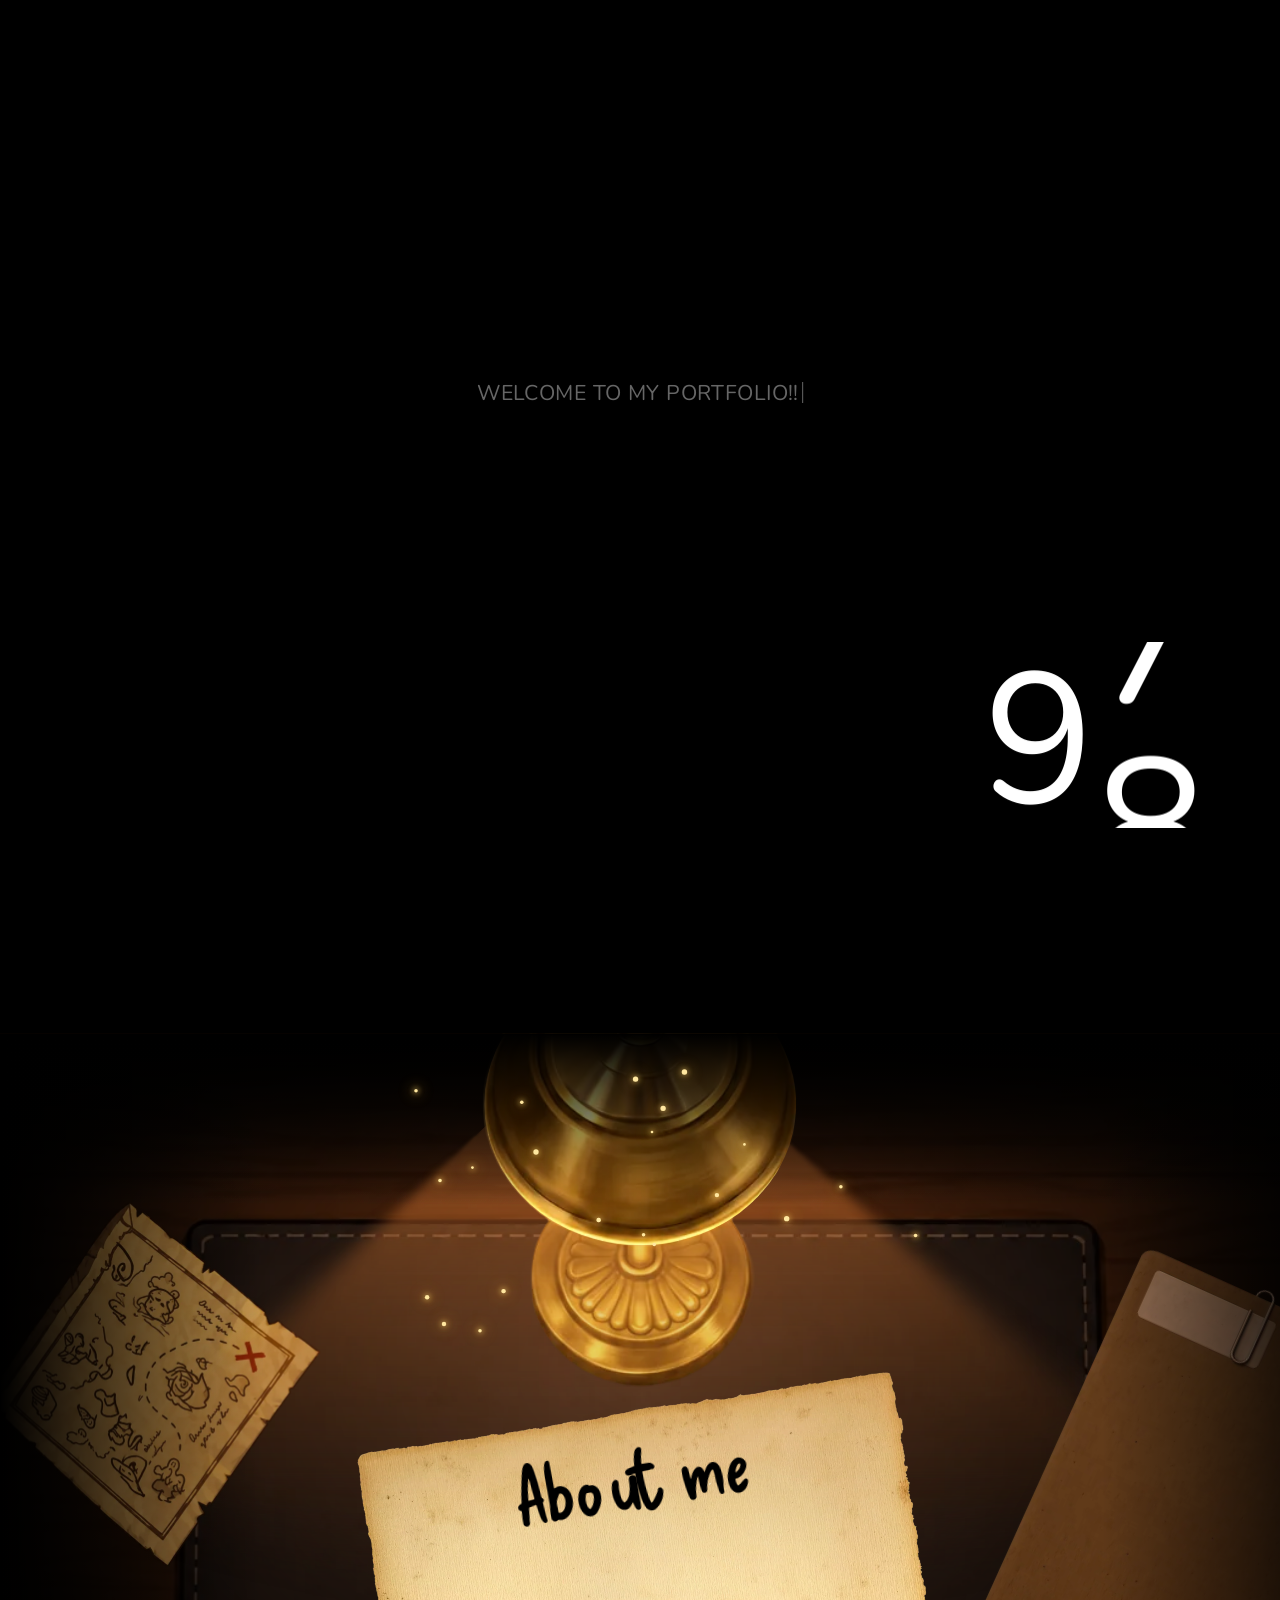
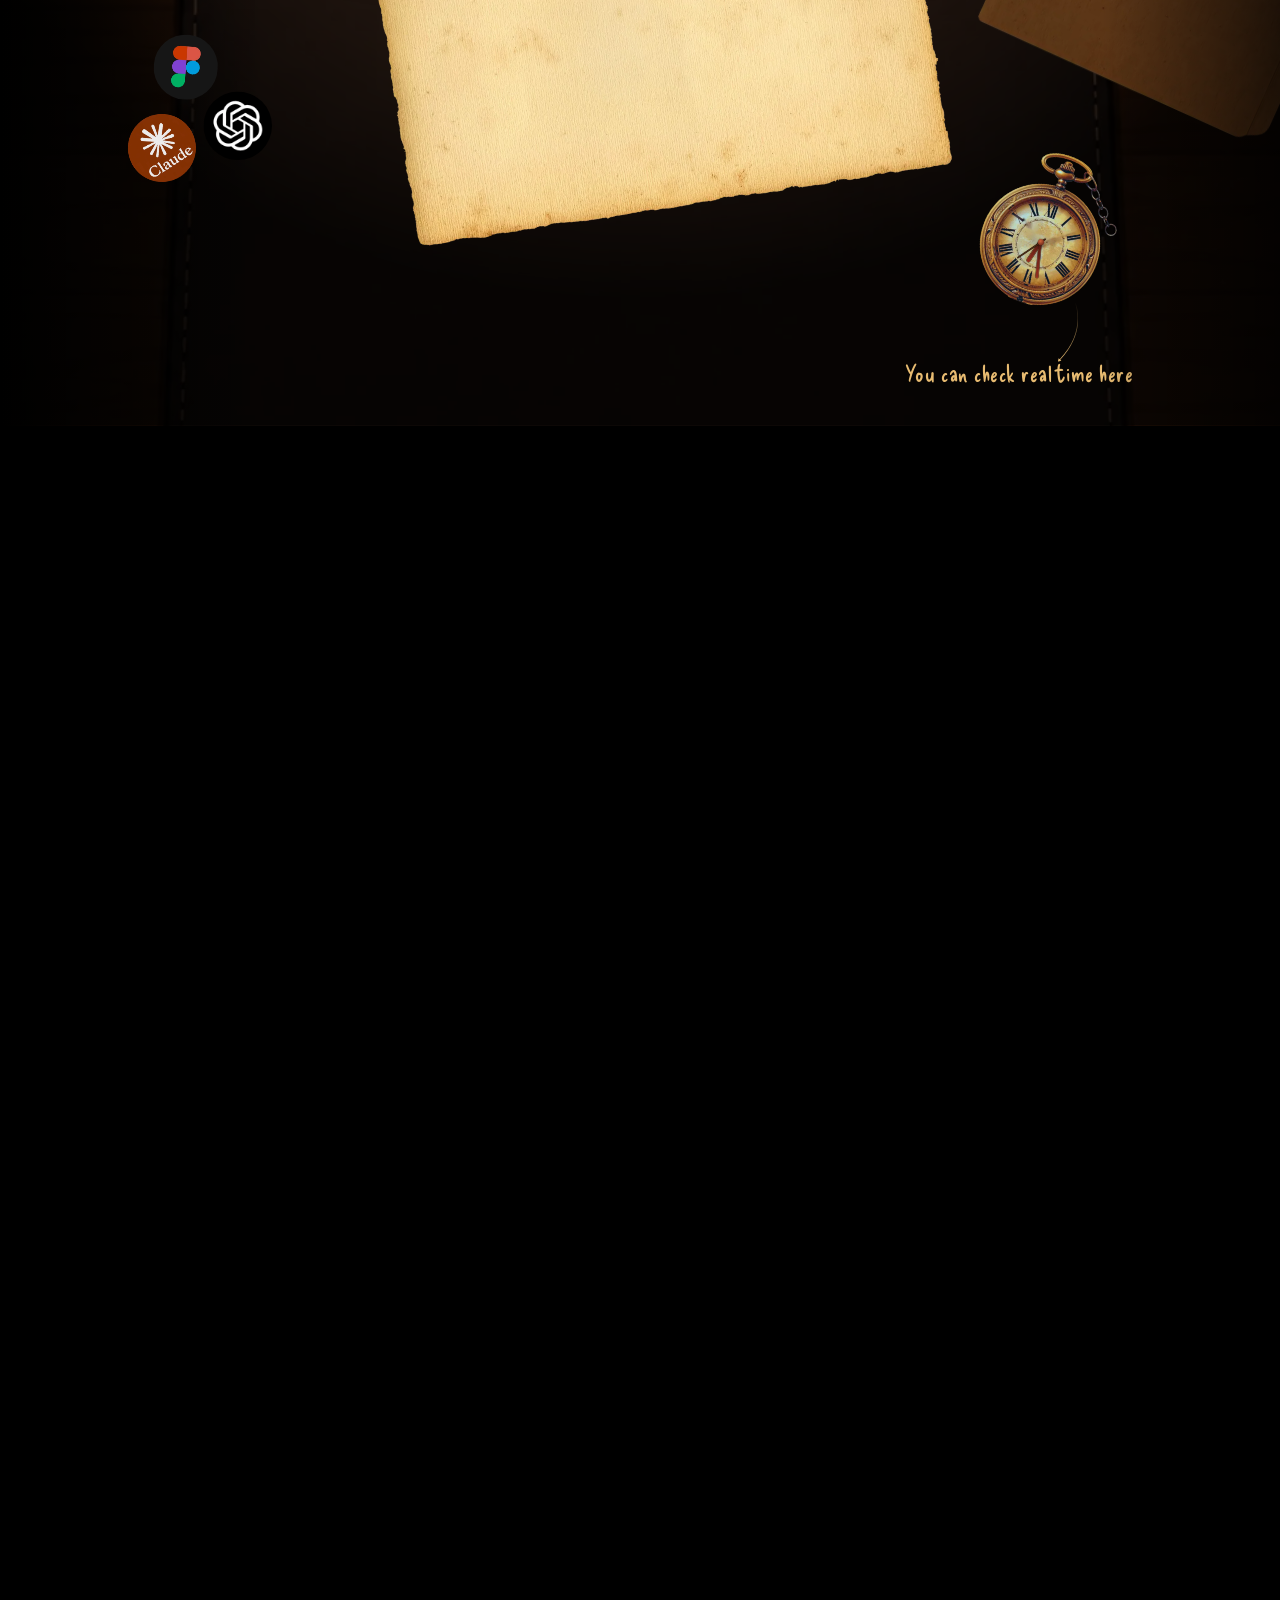
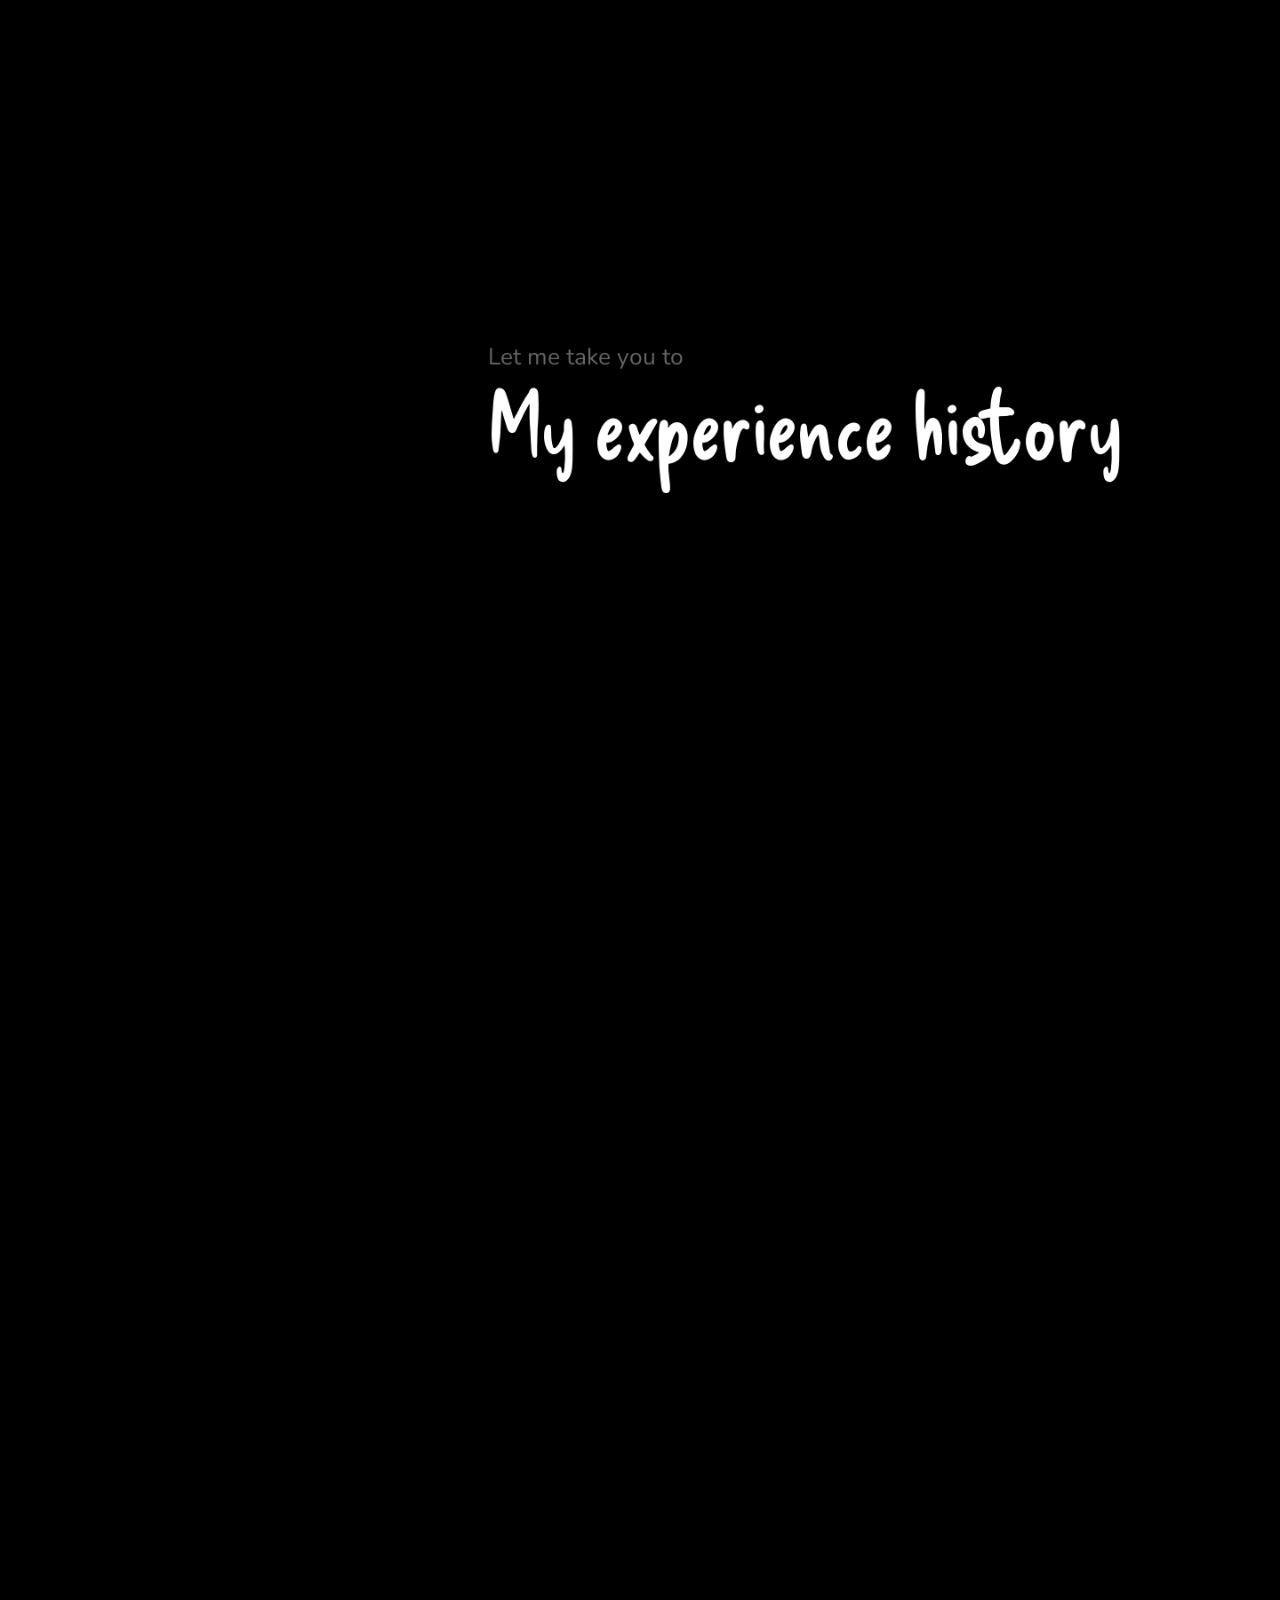
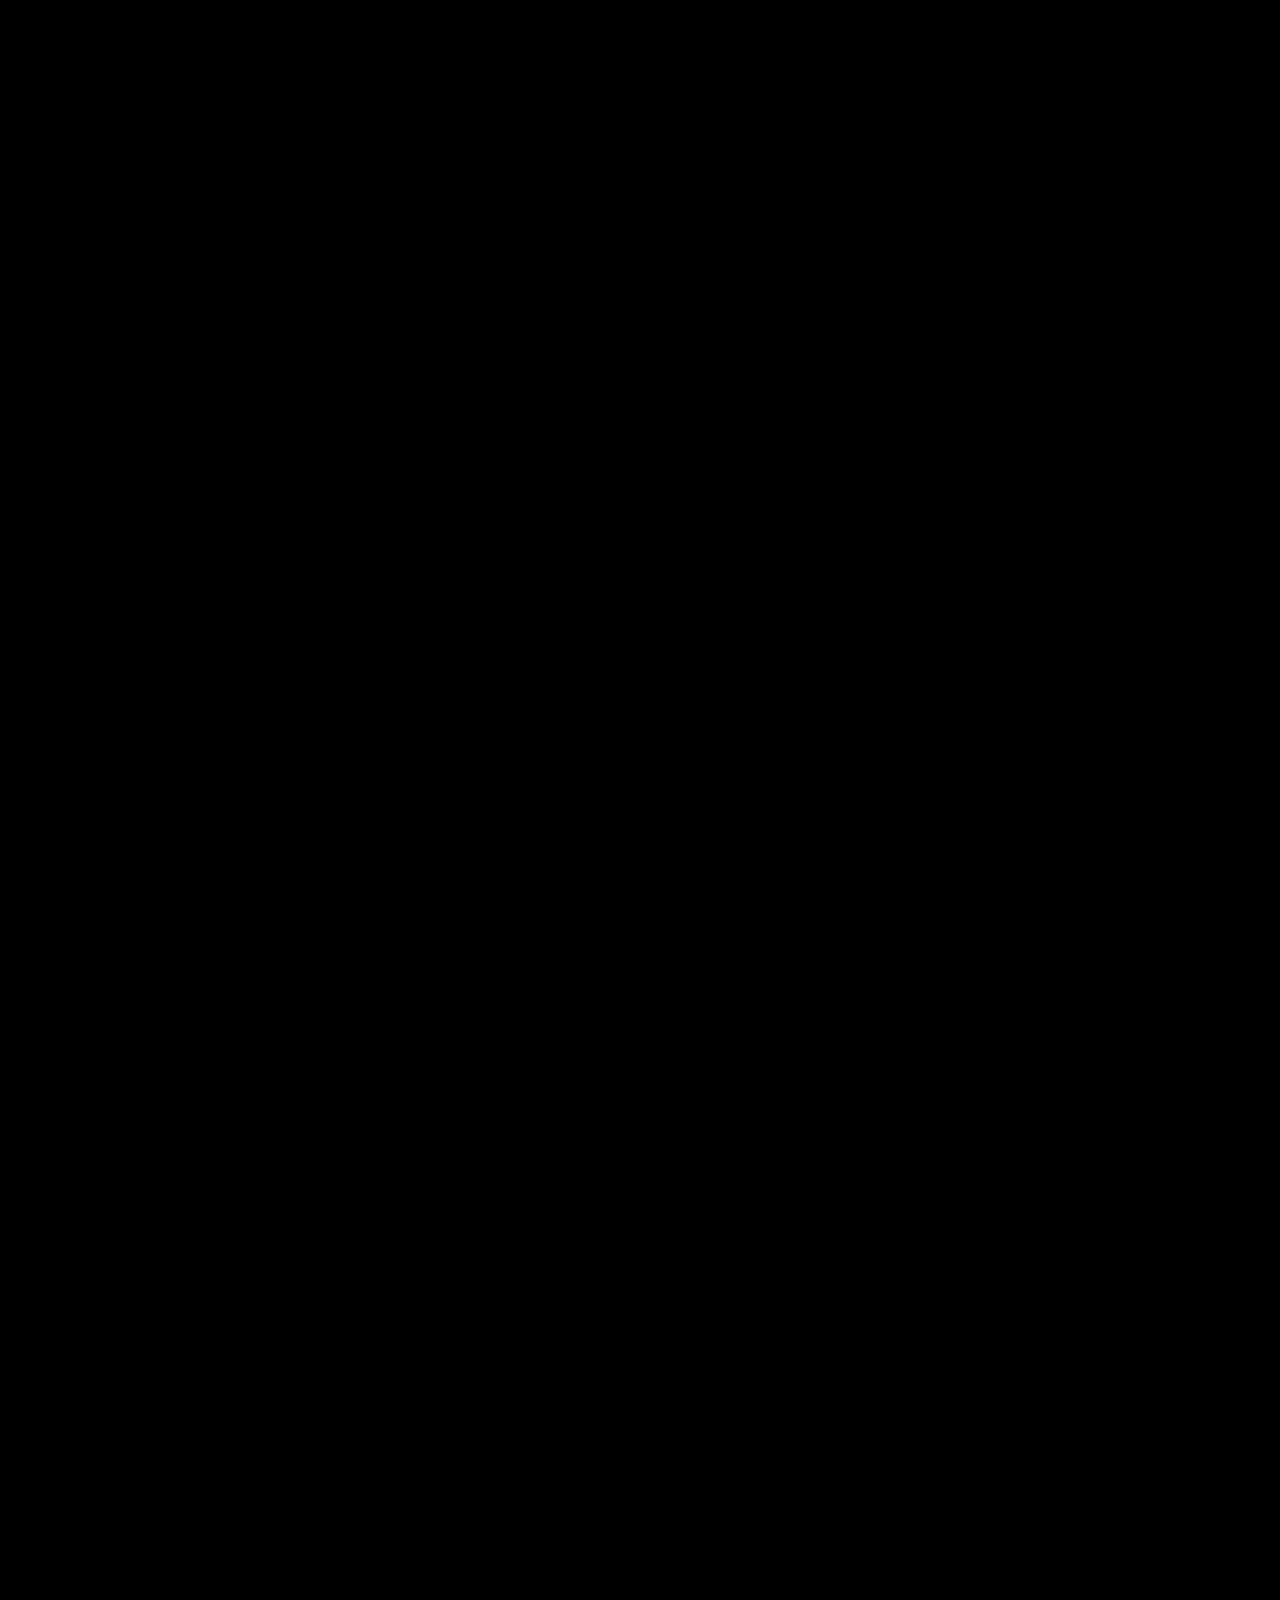
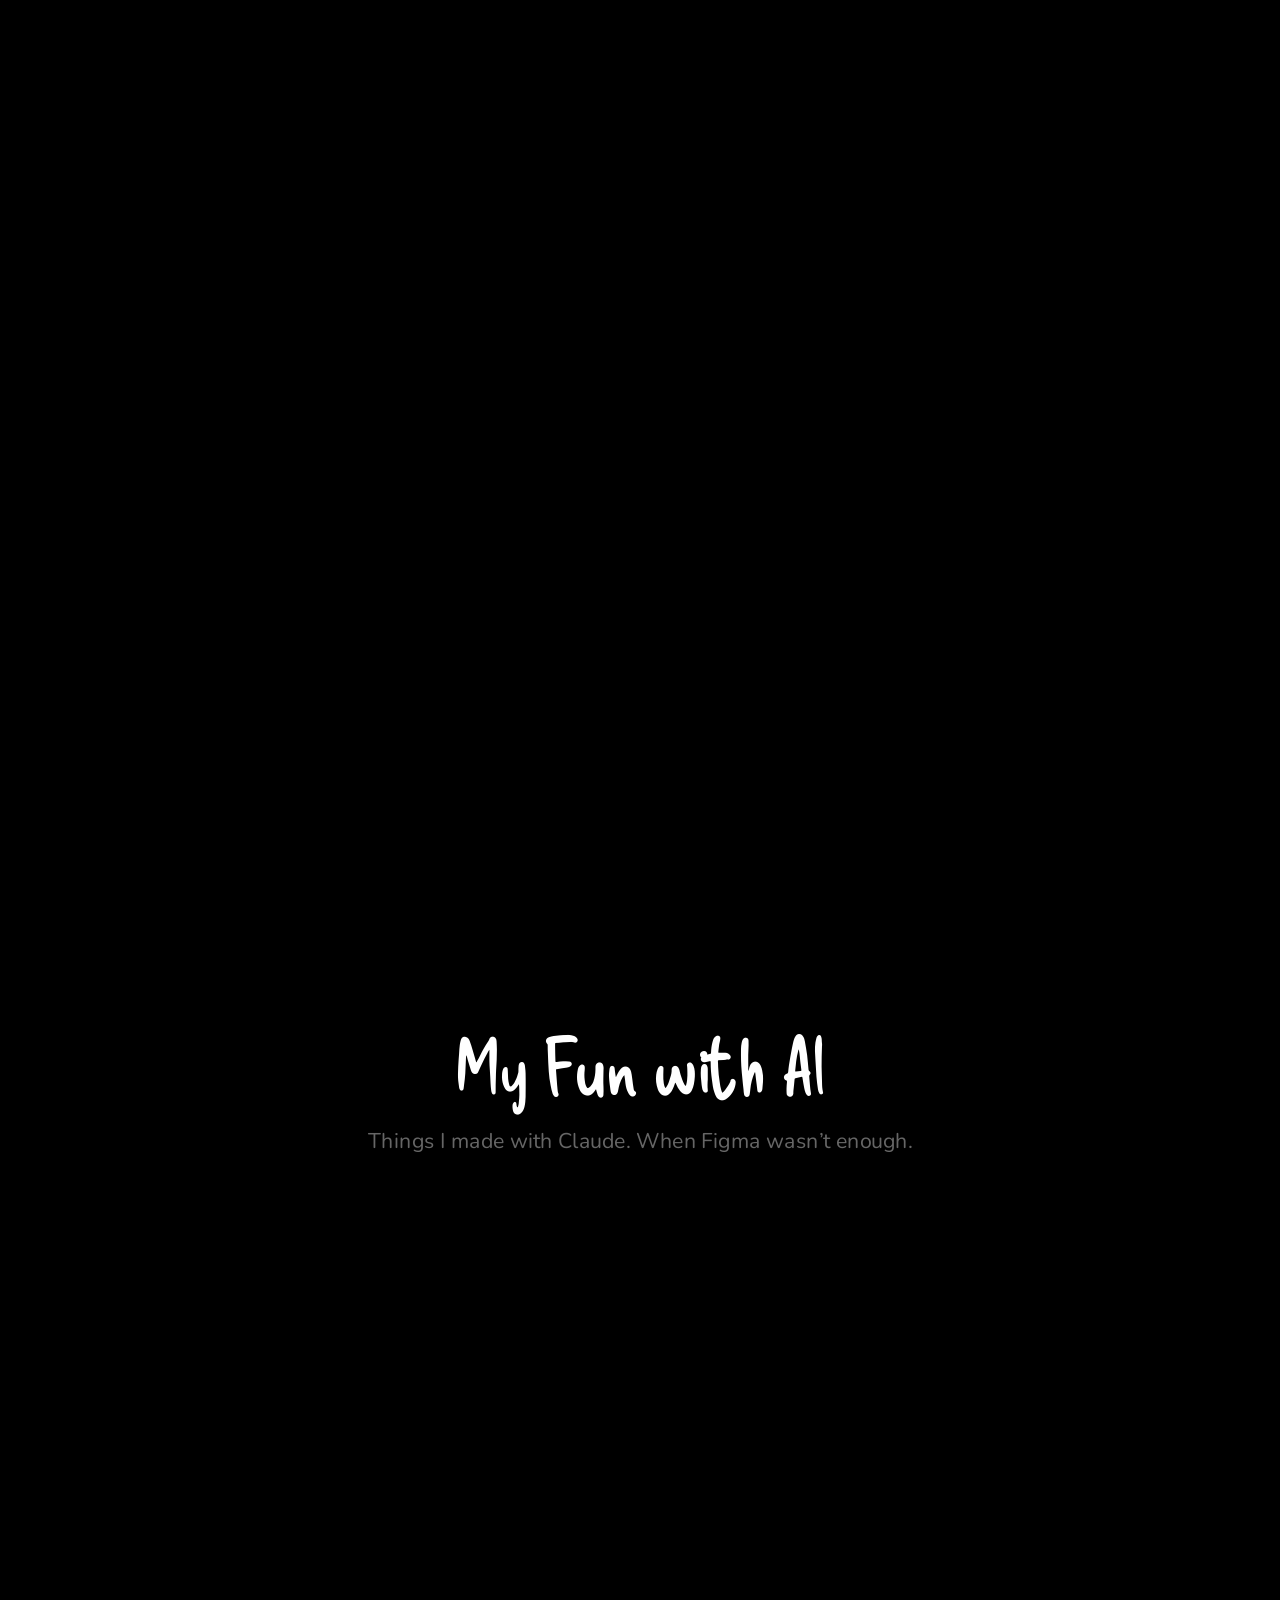
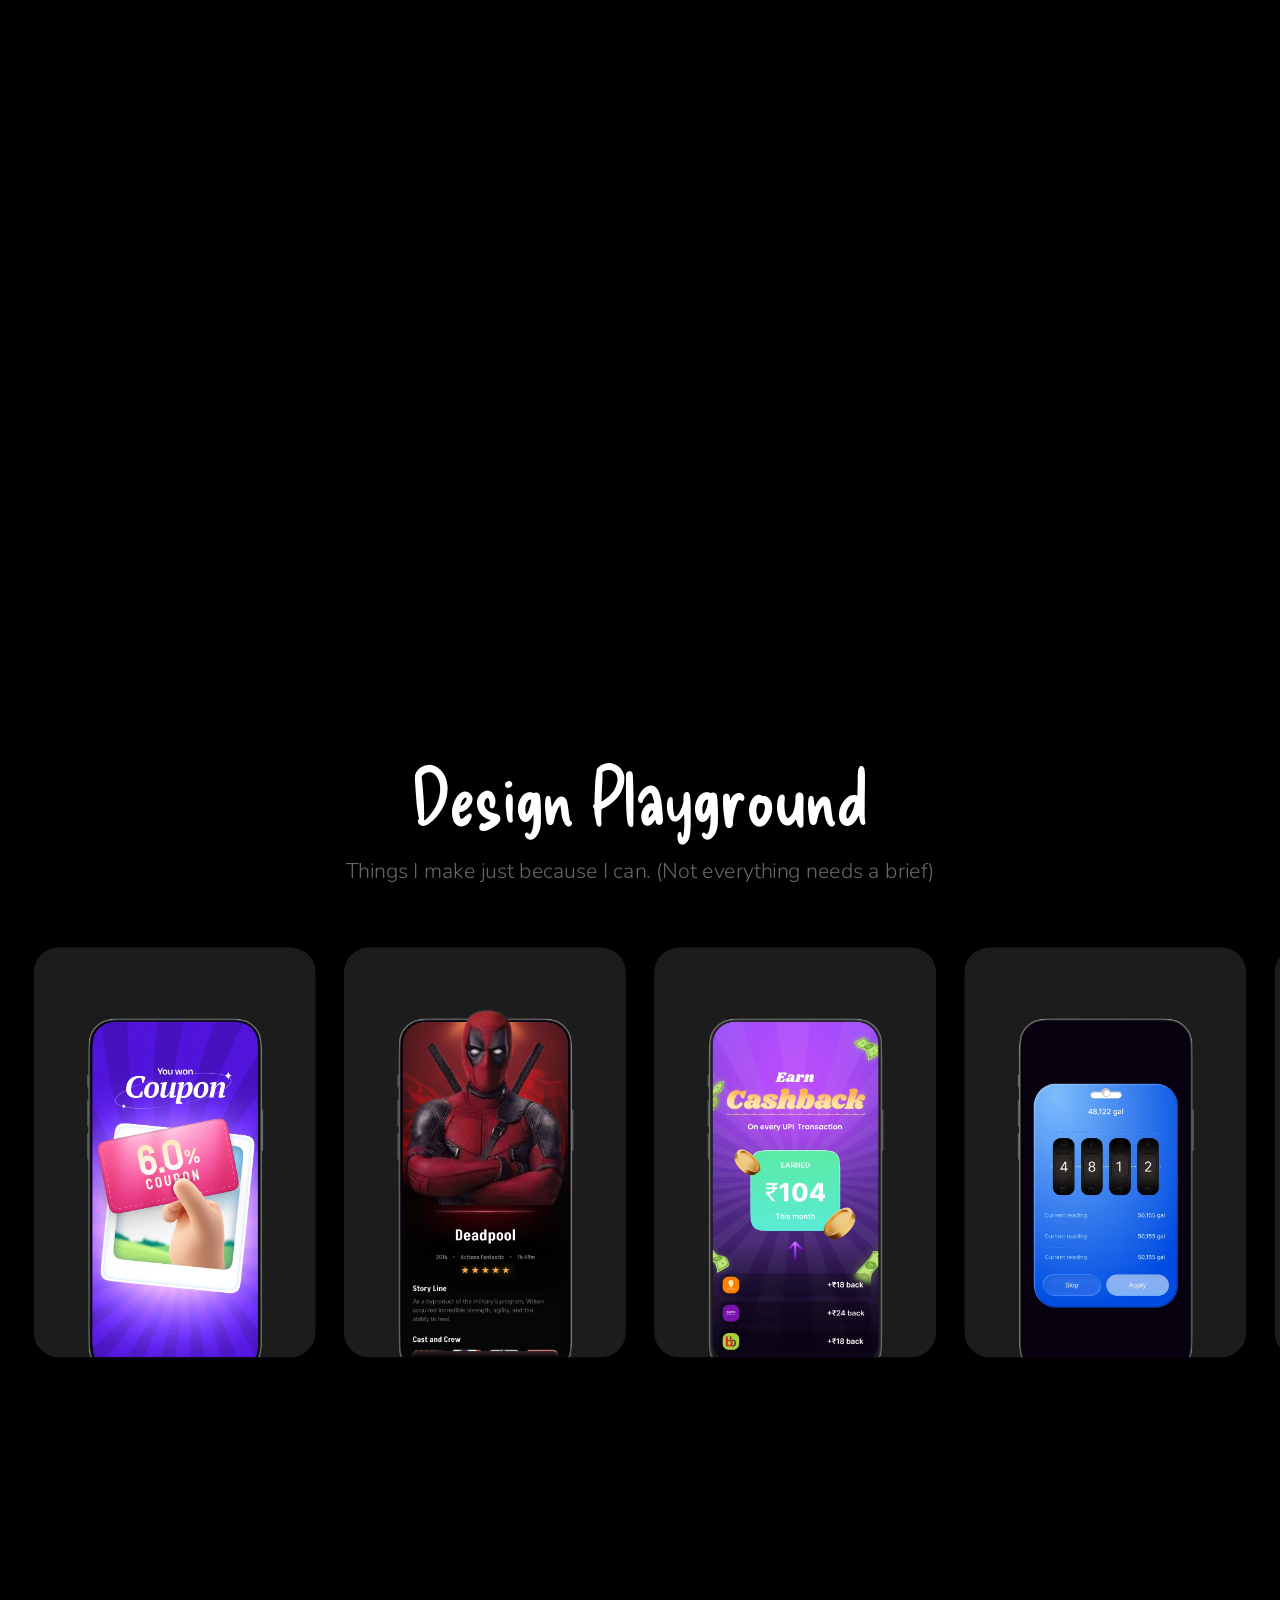
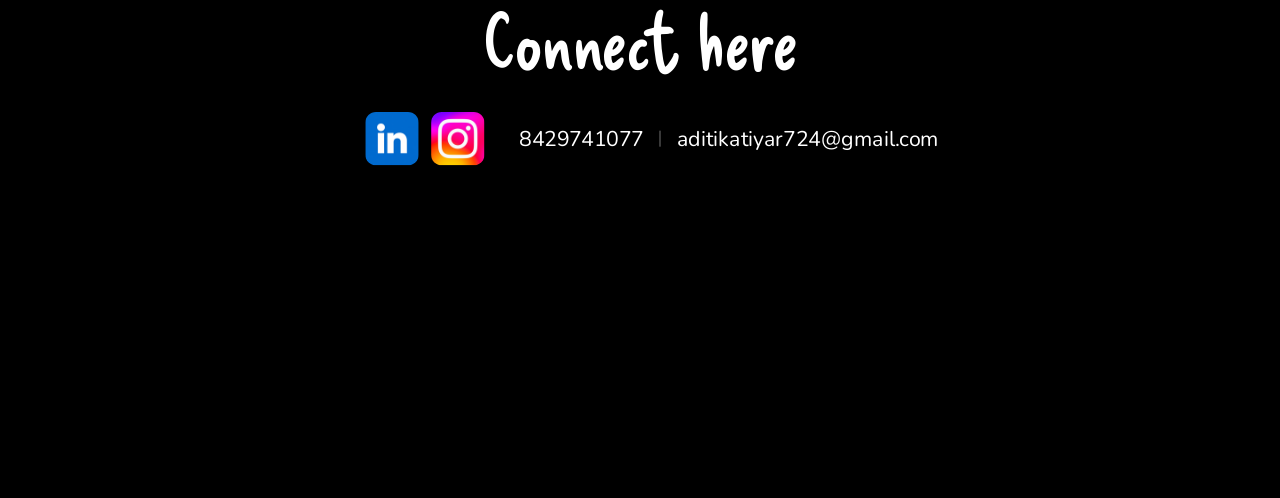
==== commit 85ad5bab: "Hold the Hi-I-am pill and CashKaro badge pop-in until the loader finishes Co-Authored-By: Claude Opu" ====
--- a/index.html
+++ b/index.html
@@ -8,7 +8,7 @@
   <link rel="preconnect" href="https://fonts.googleapis.com">
   <link rel="preconnect" href="https://fonts.gstatic.com" crossorigin>
   <link href="https://fonts.googleapis.com/css2?family=Delicious+Handrawn&family=Nunito:wght@300;400;500;600;700&display=swap" rel="stylesheet">
-  <link rel="stylesheet" href="styles.css?v=21">
+  <link rel="stylesheet" href="styles.css?v=22">
 </head>
 <body>
 <!-- ================= Loader ================= -->
--- a/styles.css
+++ b/styles.css
@@ -68,6 +68,7 @@
 /* Hero stickers: the "Hi, I am" pill and the CashKaro badge pop onto the page like stickers being pressed on. */
 .js .hi-pill { animation: sticker-in .9s cubic-bezier(.34, 1.56, .64, 1) .05s both; }
 .js .role-badge { animation: sticker-in .9s cubic-bezier(.34, 1.56, .64, 1) 1.25s both; }
+html.is-loading .hi-pill, html.is-loading .role-badge { animation-play-state: paused; }
 @keyframes sticker-in {
   0%   { opacity: 0; scale: .55; rotate: -8deg; filter: blur(4px); }
   60%  { opacity: 1; filter: blur(0); }
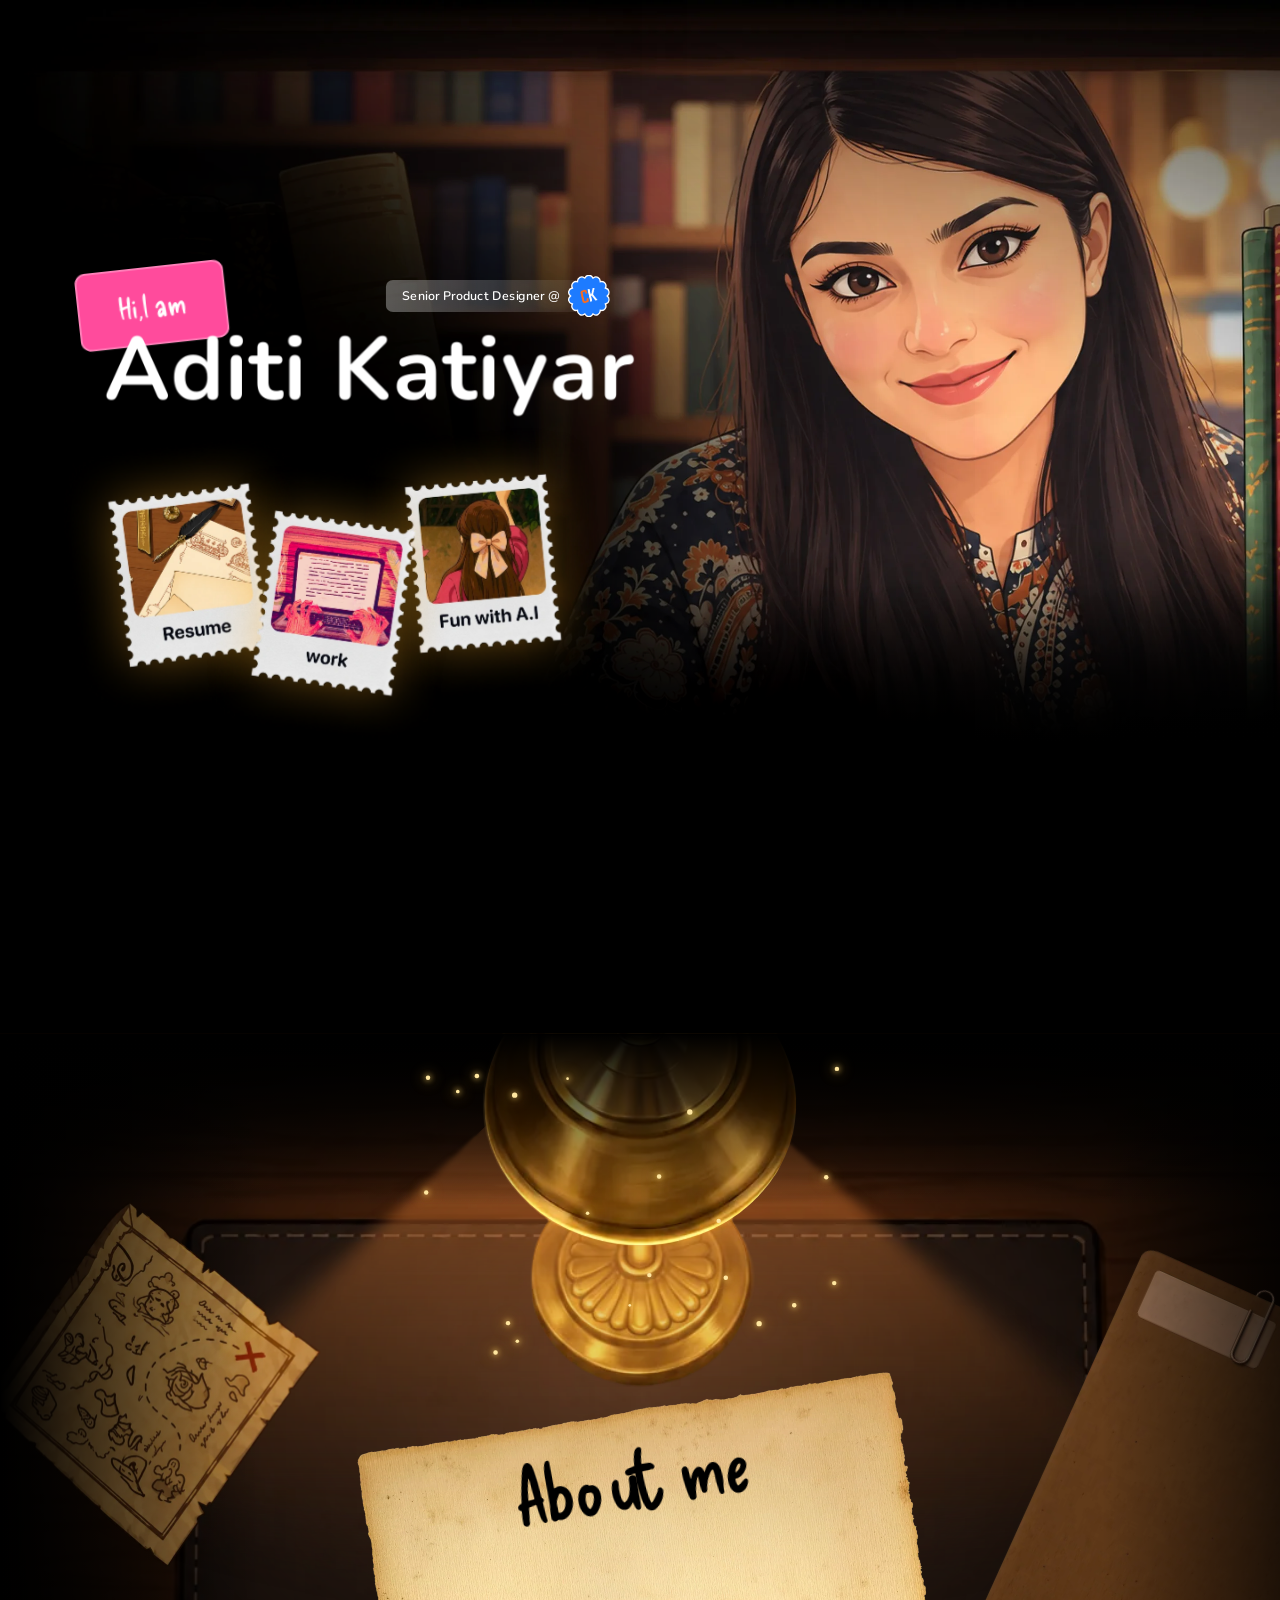
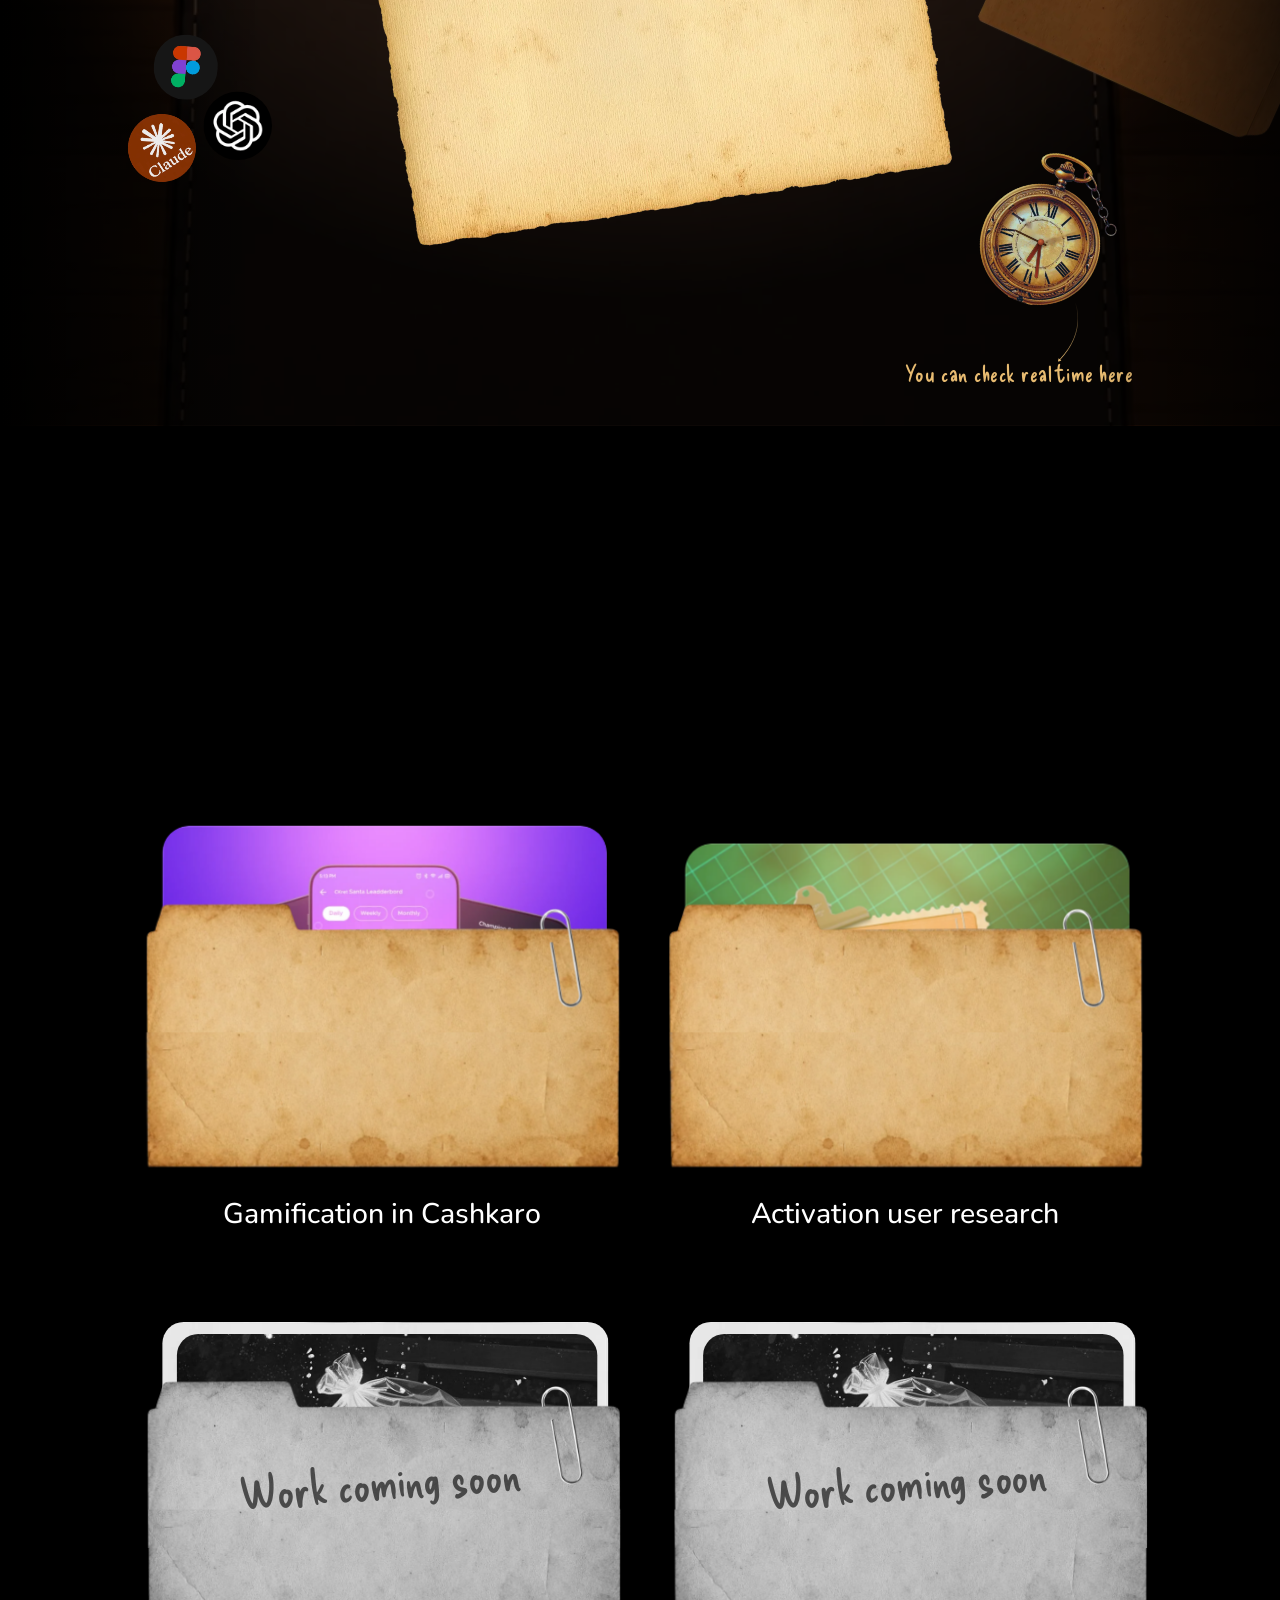
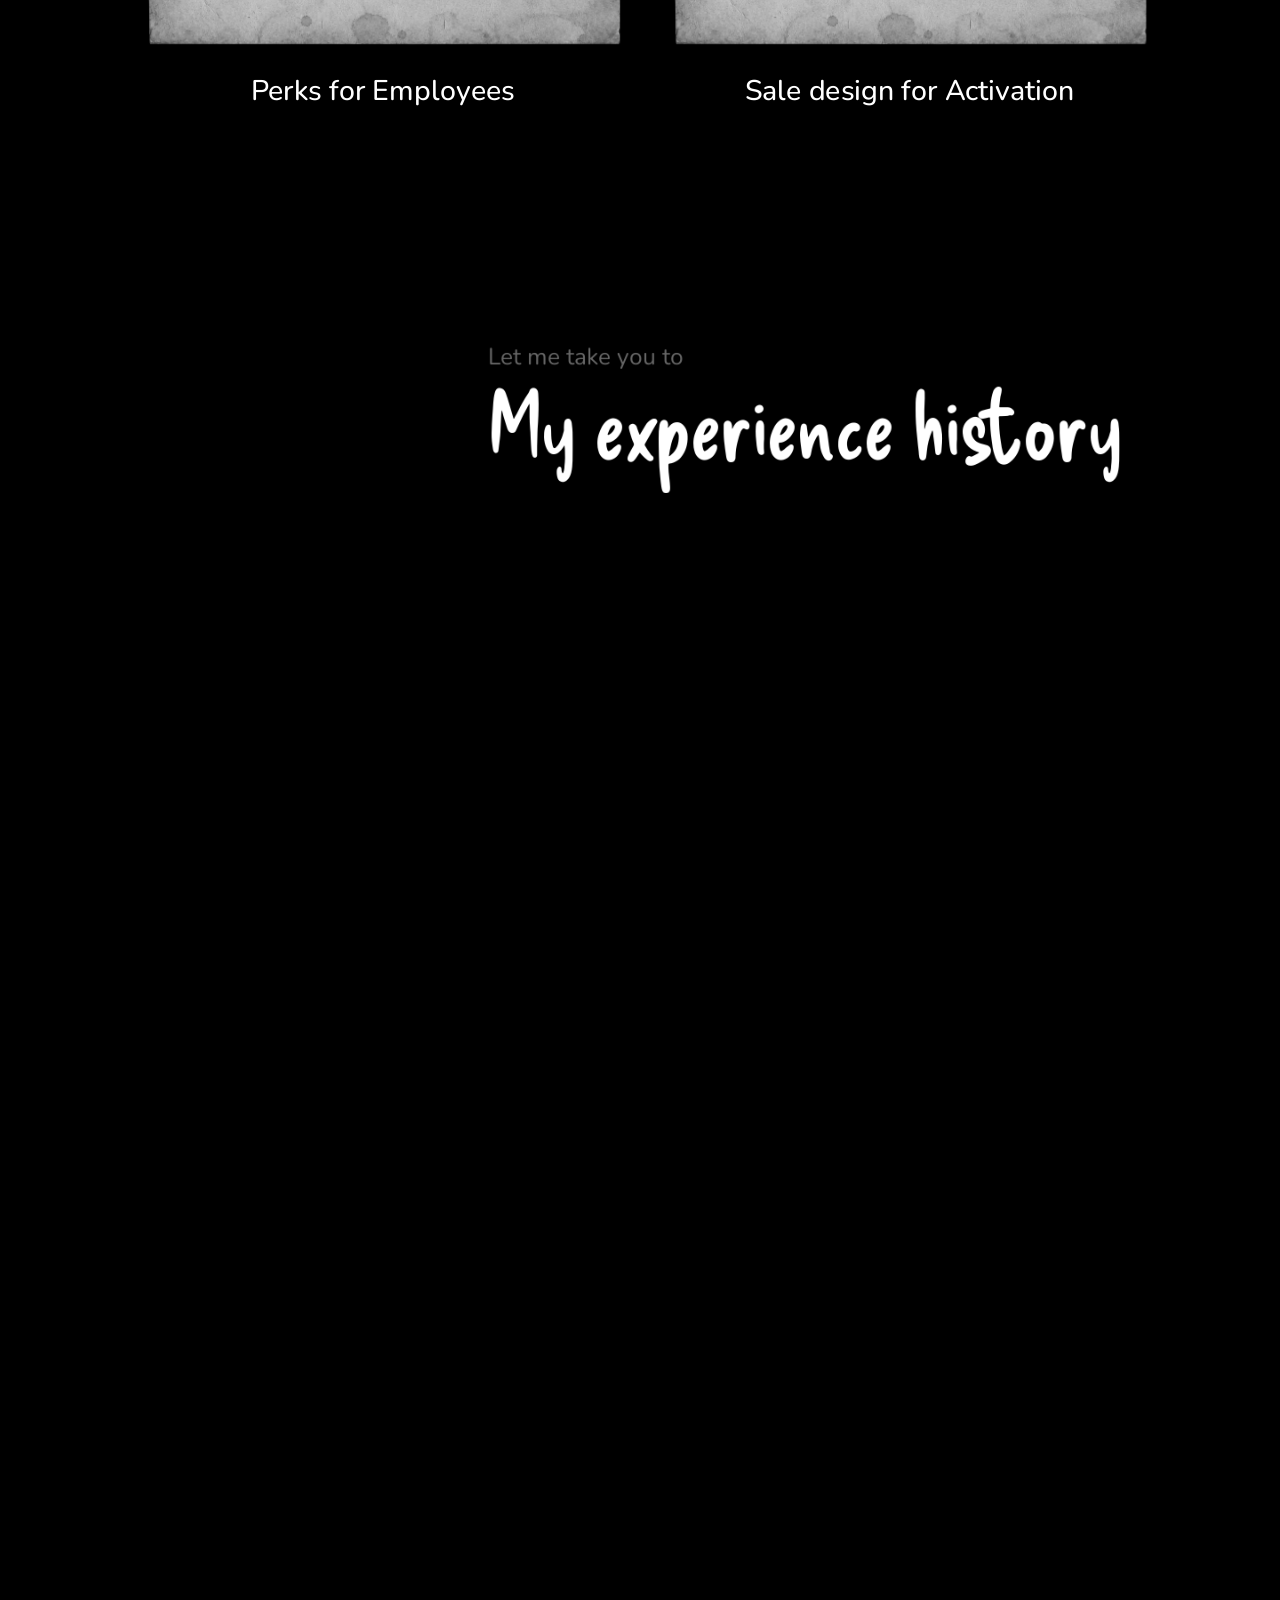
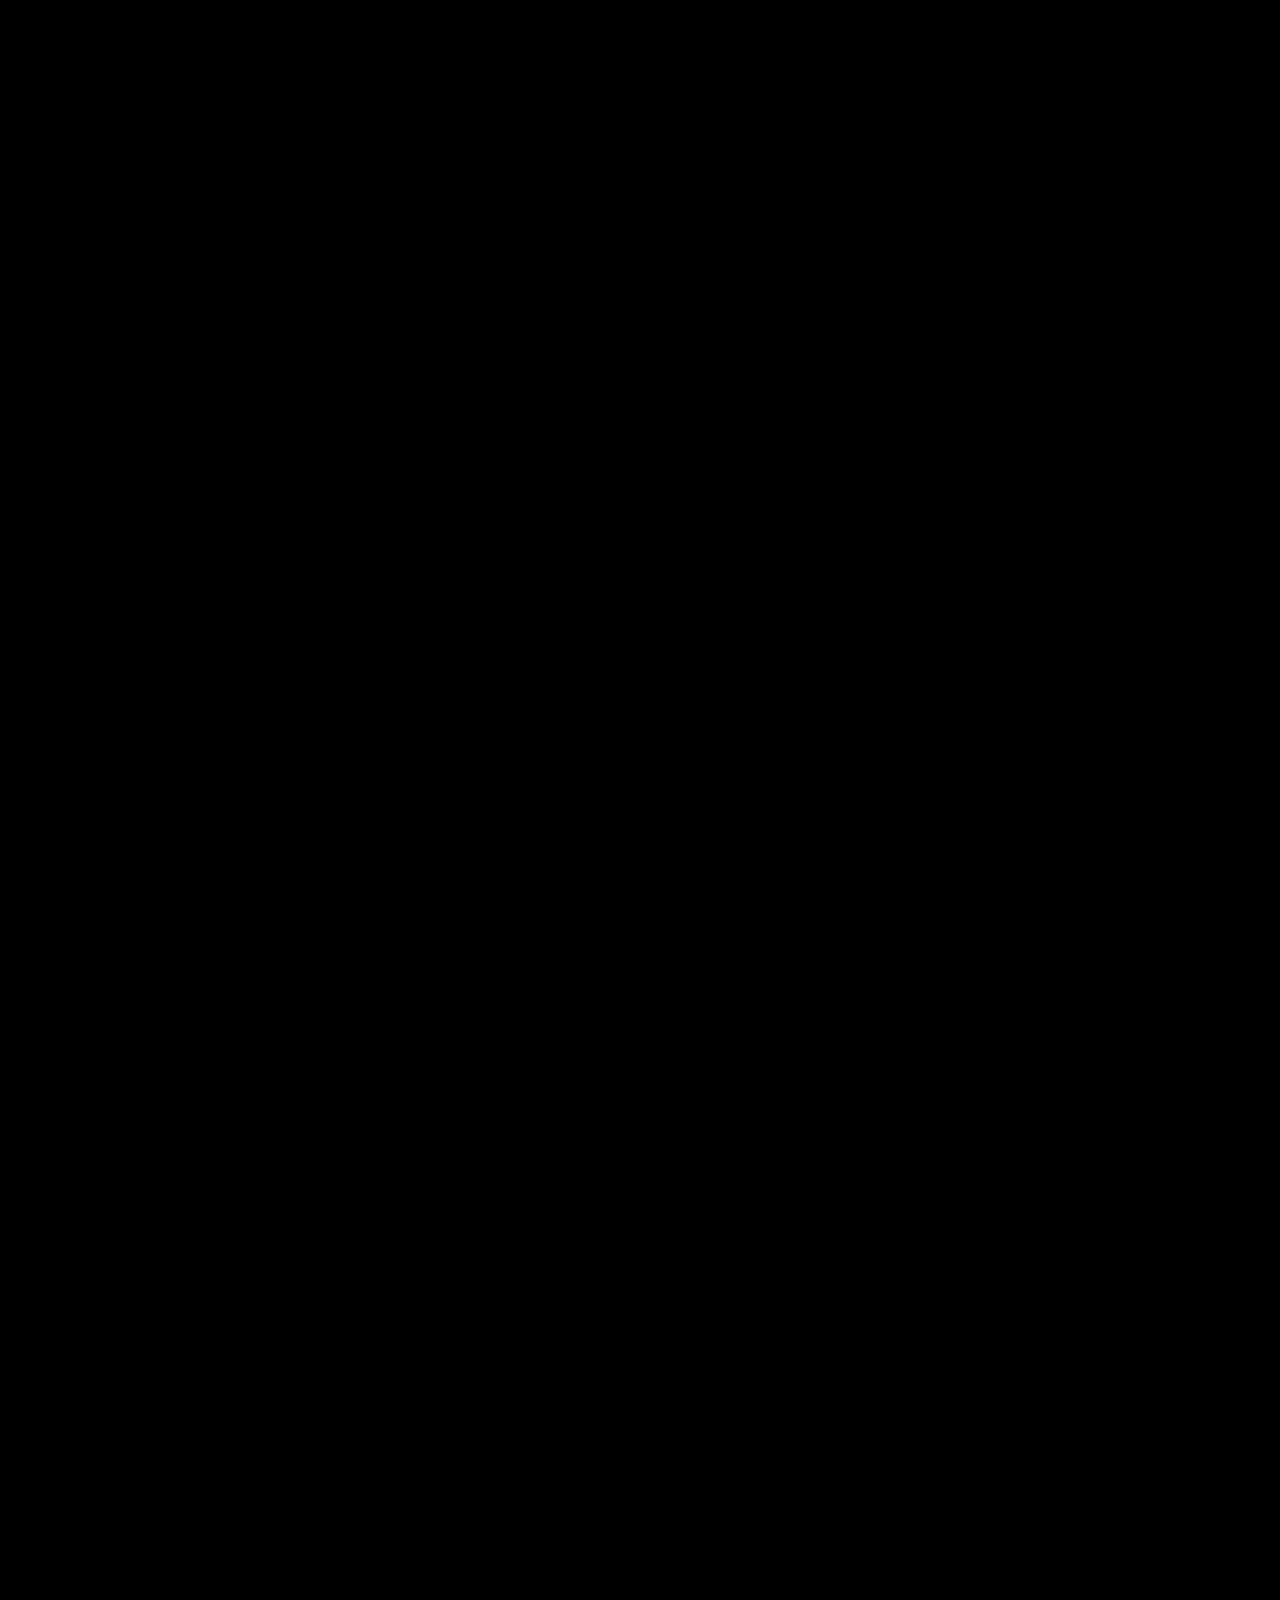
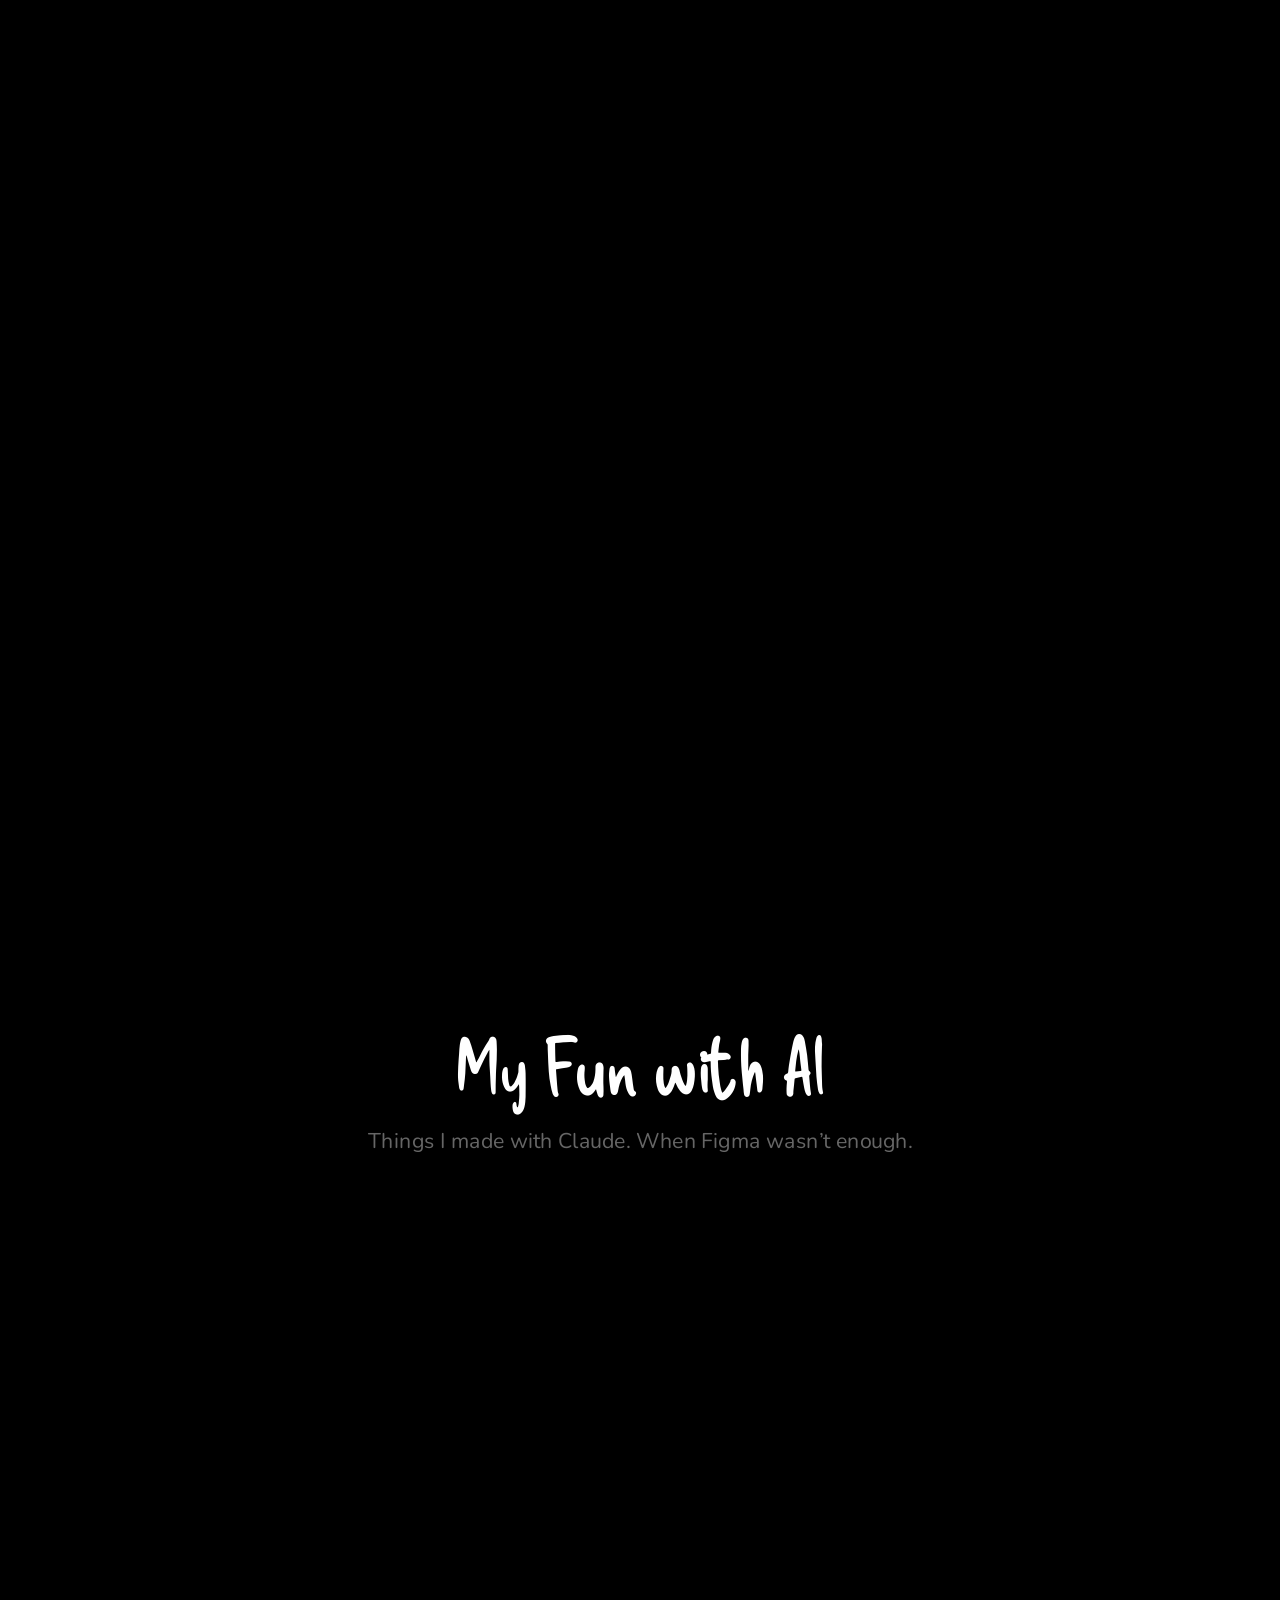
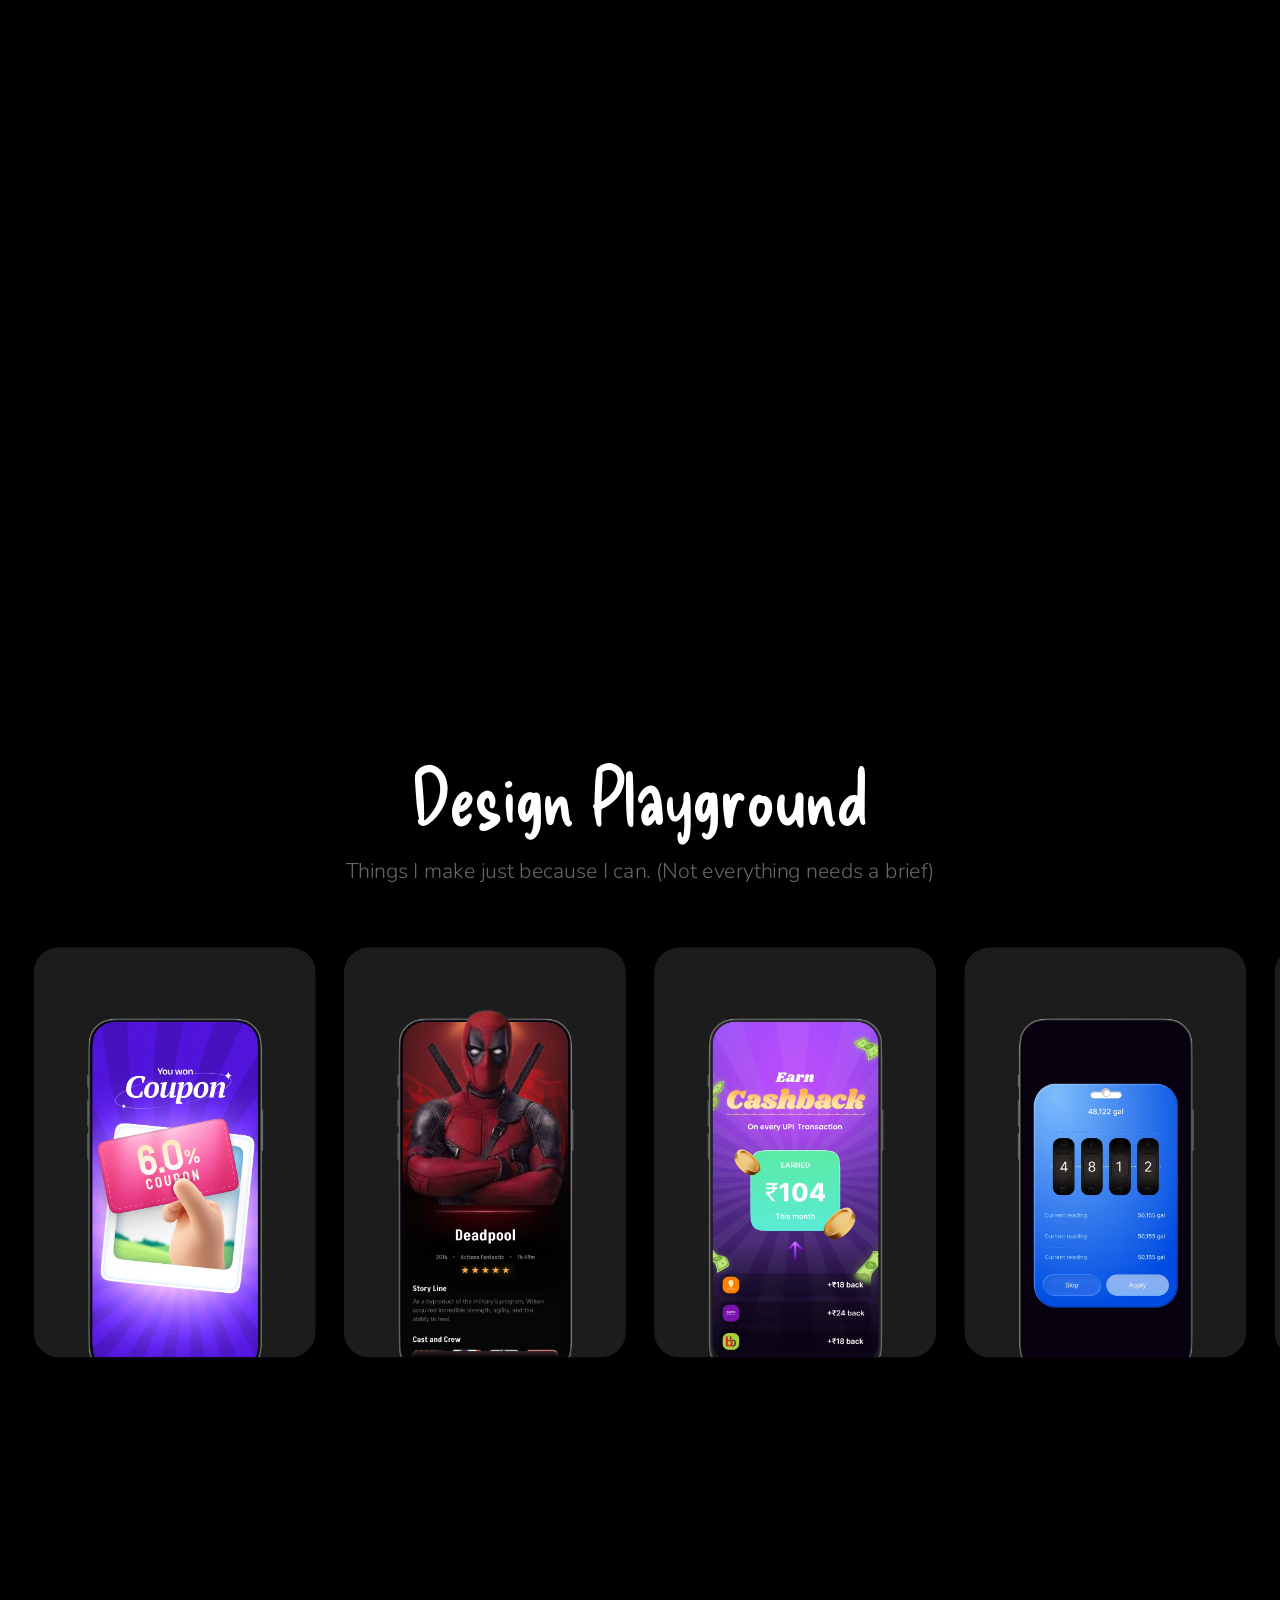
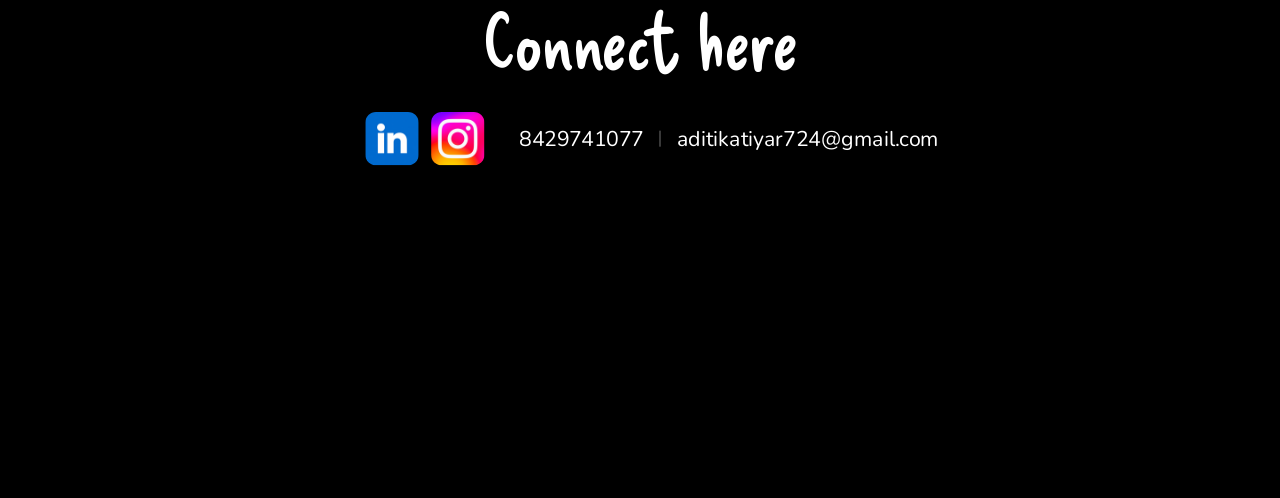
==== commit b7aa7082: "Shorten the intro loader to about 2 seconds Faster typing and reel spins, a 1.4s minimum, a quicker " ====
--- a/index.html
+++ b/index.html
@@ -29,8 +29,8 @@
   const typed = loader.querySelector('.loader-typed');
   const TEXT = 'WELCOME TO MY PORTFOLIO!!';
   const reduce = matchMedia('(prefers-reduced-motion: reduce)').matches;
-  const MIN_SHOW = reduce ? 0 : 4200; // ms; lets the typing finish and the reels spin a few rounds
-  const MAX_WAIT = 10000; // never hold the page longer than this, even if an asset hangs
+  const MIN_SHOW = reduce ? 0 : 1400; // ms; just long enough for the typing to finish and a quick spin
+  const MAX_WAIT = 5000; // never hold the page longer than this, even if an asset hangs
   const rand = (a, b) => a + Math.random() * (b - a);
   const pick = (arr) => arr[Math.floor(Math.random() * arr.length)];
   // Slot-machine stop: fast start, long ease-out, then a small kick past the digit that settles back.
@@ -42,7 +42,7 @@
 
   // Typing
   if (reduce) typed.textContent = TEXT;
-  else [...TEXT].forEach((c, i) => setTimeout(() => { typed.textContent += c; }, 300 + i * 70));
+  else [...TEXT].forEach((c, i) => setTimeout(() => { typed.textContent += c; }, 100 + i * 45));
 
   // Reels: each strip holds 0-9 three times; the middle copy is always in view, so it wraps seamlessly
   // in either direction. pos is a continuous digit position (pos 3 shows "3"; increasing rolls upward).
@@ -69,15 +69,15 @@
     const [a, b] = reels;
     const dir = pick([1, -1]);
     const mode = pick(['together', 'together', 'opposite', 'single']);
-    if (mode === 'single') { spin(pick(reels), Math.floor(rand(0, 10)), dir, pick([0, 1]), rand(700, 1100)); return; }
-    spin(a, Math.floor(rand(0, 10)), dir, pick([0, 1]), rand(800, 1200));
-    spin(b, Math.floor(rand(0, 10)), mode === 'opposite' ? -dir : dir, pick([0, 1]), rand(900, 1300), rand(0, 160));
+    if (mode === 'single') { spin(pick(reels), Math.floor(rand(0, 10)), dir, pick([0, 1]), rand(450, 650)); return; }
+    spin(a, Math.floor(rand(0, 10)), dir, pick([0, 1]), rand(500, 700));
+    spin(b, Math.floor(rand(0, 10)), mode === 'opposite' ? -dir : dir, pick([0, 1]), rand(550, 750), rand(0, 100));
   };
 
   let loaded = document.readyState === 'complete';
   if (!loaded) window.addEventListener('load', () => { loaded = true; }, { once: true });
   const begin = performance.now();
-  let nextRound = begin + 250;
+  let nextRound = begin + 100;
   let finishing = 0;
 
   const frame = (now) => {
@@ -90,15 +90,15 @@
     });
 
     if (finishing) {
-      if (!moving) { setTimeout(done, reduce ? 0 : 450); return; }
-    } else if (!moving && ((loaded && now - begin >= MIN_SHOW) || now - begin >= MAX_WAIT)) {
-      // Final spin: reels set off together and stop one after the other on 9 9.
+      if (!moving) { setTimeout(done, reduce ? 0 : 150); return; }
+    } else if ((loaded && now - begin >= MIN_SHOW) || now - begin >= MAX_WAIT) {
+      // Final spin (cuts any round still in progress): reels set off together and stop one after the other on 9 9.
       finishing = now;
       if (reduce) reels.forEach((r) => { r.from = r.to = r.pos = 9; r.dur = 0; r.render(); });
-      else { spin(reels[0], 9, 1, 1, 1300); spin(reels[1], 9, 1, 2, 1800); }
+      else { spin(reels[0], 9, 1, 1, 650); spin(reels[1], 9, 1, 1, 900); }
     } else if (now >= nextRound && !moving && !reduce) {
       round();
-      nextRound = now + rand(1300, 1700);
+      nextRound = now + rand(700, 900);
     }
     requestAnimationFrame(frame);
   };
--- a/styles.css
+++ b/styles.css
@@ -42,19 +42,11 @@
 .hero { position: absolute; left: 0; top: 0; width: 1440px; height: 835px; overflow: hidden; background: #000; }
 /* Black blur that hides the seam between the hero image and the next section. */
 .fade-bottom { left: -2px; right: -2px; bottom: -2px; height: 180px; background: linear-gradient(to bottom, rgba(0,0,0,0), rgba(0,0,0,.65) 55%, #000); }
-/* On load the backdrop fades up from black out of a soft blur, then slowly settles from a zoomed-in frame.
-   It holds zoomed in behind the loader and only starts moving once the loader is done. */
-.hero-bg {
-  animation: hero-bg-in 1.4s cubic-bezier(.22, 1, .36, 1) backwards, hero-bg-zoom 4.5s cubic-bezier(.33, 0, .2, 1) backwards;
-}
-html.is-loading .hero-bg { animation-play-state: paused; }
+/* On load the backdrop fades up from black, easing out of a soft blur and slight zoom. */
+.hero-bg { animation: hero-bg-in 2.2s cubic-bezier(.22, 1, .36, 1) backwards; }
 @keyframes hero-bg-in {
-  from { opacity: 0; filter: blur(12px); }
-  to   { opacity: 1; filter: blur(0); }
-}
-@keyframes hero-bg-zoom {
-  from { scale: 1.18; }
-  to   { scale: 1; }
+  from { opacity: 0; scale: 1.08; filter: blur(12px); }
+  to   { opacity: 1; scale: 1; filter: blur(0); }
 }
 .glow-img { position: absolute; display: block; width: 100%; height: 100%; }
 
@@ -68,7 +60,6 @@
 /* Hero stickers: the "Hi, I am" pill and the CashKaro badge pop onto the page like stickers being pressed on. */
 .js .hi-pill { animation: sticker-in .9s cubic-bezier(.34, 1.56, .64, 1) .05s both; }
 .js .role-badge { animation: sticker-in .9s cubic-bezier(.34, 1.56, .64, 1) 1.25s both; }
-html.is-loading .hi-pill, html.is-loading .role-badge { animation-play-state: paused; }
 @keyframes sticker-in {
   0%   { opacity: 0; scale: .55; rotate: -8deg; filter: blur(4px); }
   60%  { opacity: 1; filter: blur(0); }
@@ -100,17 +91,14 @@
 .stamp:nth-of-type(3) { --straighten: -8.29deg; }
 .stamp:hover > img, .stamp:focus-visible > img { --sway: 0; }
 
-/* Once the loader is gone the stickers rise in from below, left to right, sharpening out of a blur.
-   Uses `translate` so it never fights the hover `transform`; held at the first frame while the loader is up. */
+/* On load the stickers rise in from below, left to right. Uses `translate` so it never fights the hover `transform`. */
 .stamp { animation: stamp-rise 1.4s cubic-bezier(.22, 1, .36, 1) backwards; }
-.stamp[aria-label^="Resume"]      { animation-delay: .9s; }
-.stamp[aria-label="Work"]         { animation-delay: 1.08s; }
-.stamp[aria-label="Fun with A.I"] { animation-delay: 1.26s; }
-html.is-loading .stamp { animation-play-state: paused; }
+.stamp[aria-label^="Resume"]      { animation-delay: .5s; }
+.stamp[aria-label="Work"]         { animation-delay: .68s; }
+.stamp[aria-label="Fun with A.I"] { animation-delay: .86s; }
 @keyframes stamp-rise {
-  from { translate: 0 220px; opacity: 0; filter: blur(14px); }
-  60%  { filter: blur(0); }
-  to   { translate: 0 0; opacity: 1; filter: blur(0); }
+  from { translate: 0 180px; opacity: 0; }
+  to   { translate: 0 0; opacity: 1; }
 }
 
 /* Darkens and blurs everything behind the hovered sticker. */
@@ -672,6 +660,8 @@
 
 /* ---------- Loader ---------- */
 /* Shown only when JS is running (index.html adds .is-loading); typed welcome line + rolling corner counter. */
+/* The page's own intro animations hold on their first frame until the loader is gone, then play unchanged. */
+html.is-loading :is(.hero-bg, .hi-pill, .role-badge, .stamp) { animation-play-state: paused; }
 .loader { display: none; }
 html.is-loading, html.is-loading body { overflow: hidden; }
 .is-loading .loader, .loader.is-done {
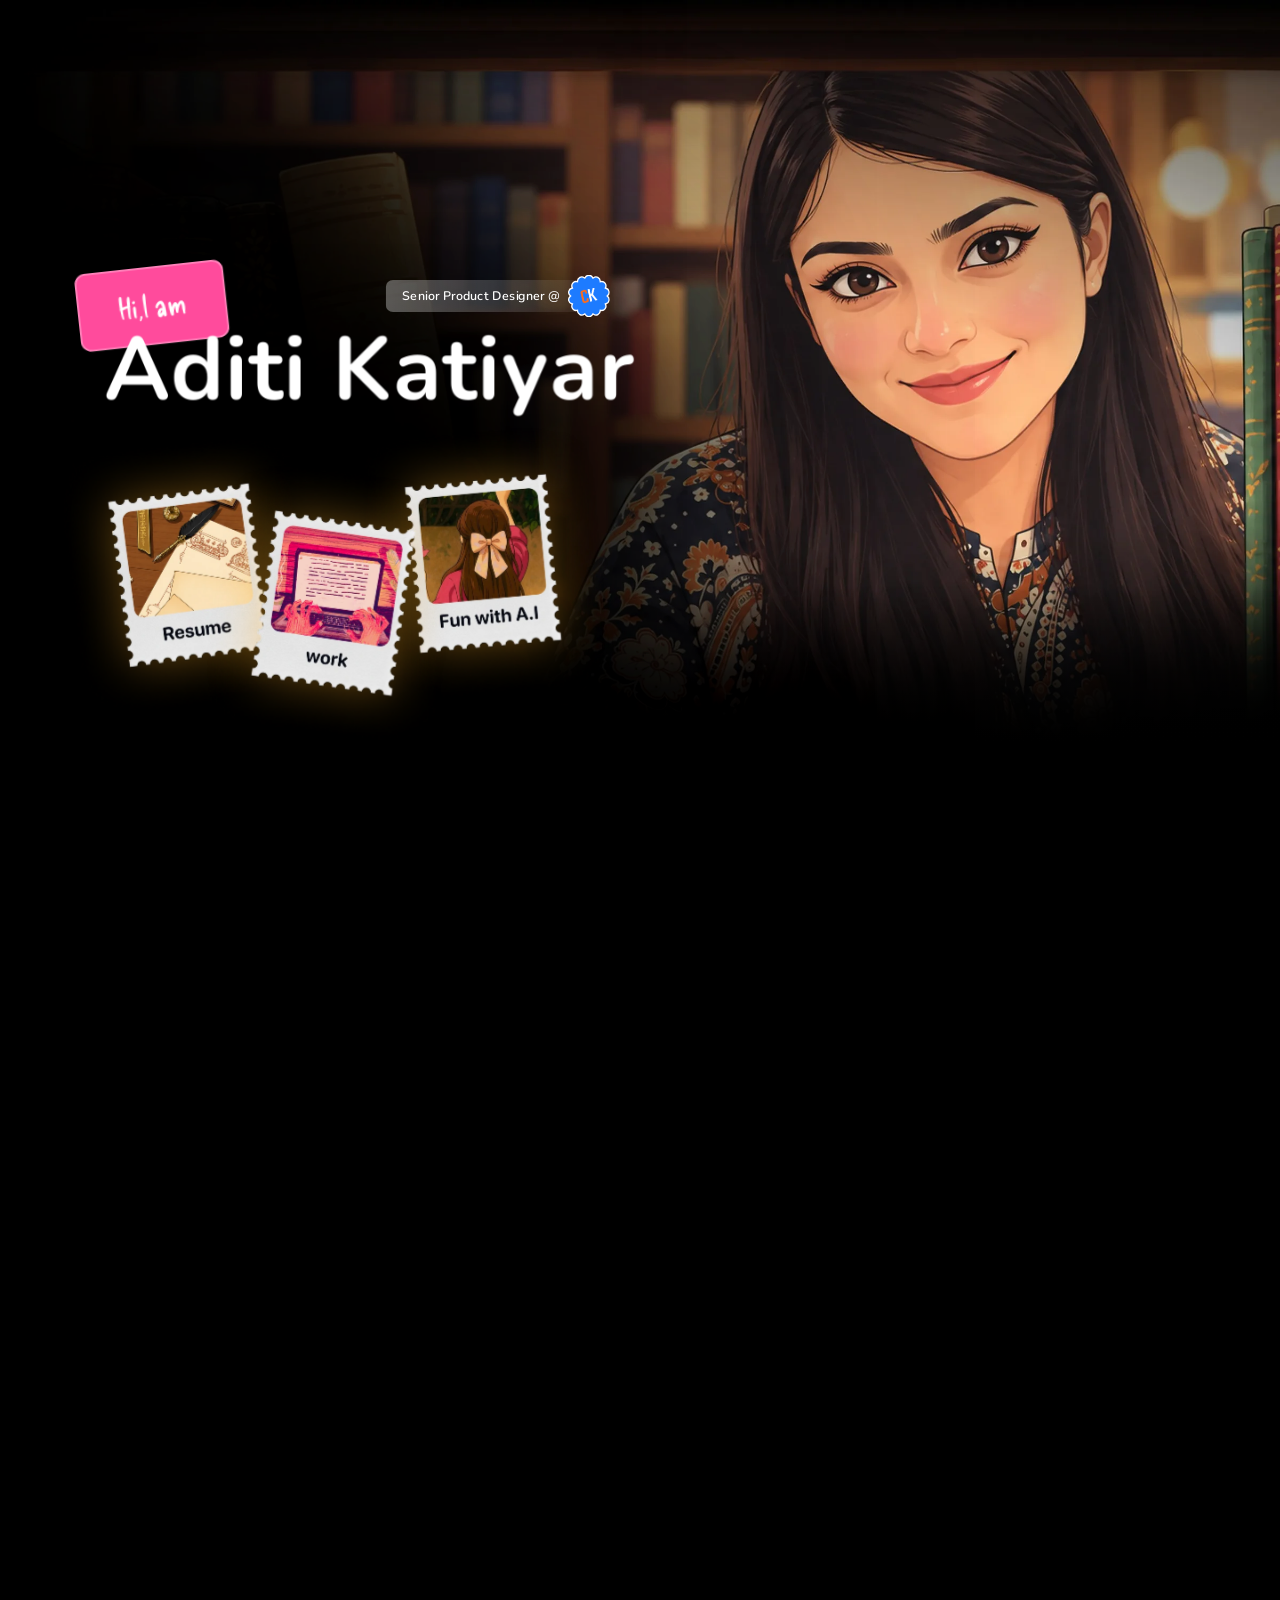
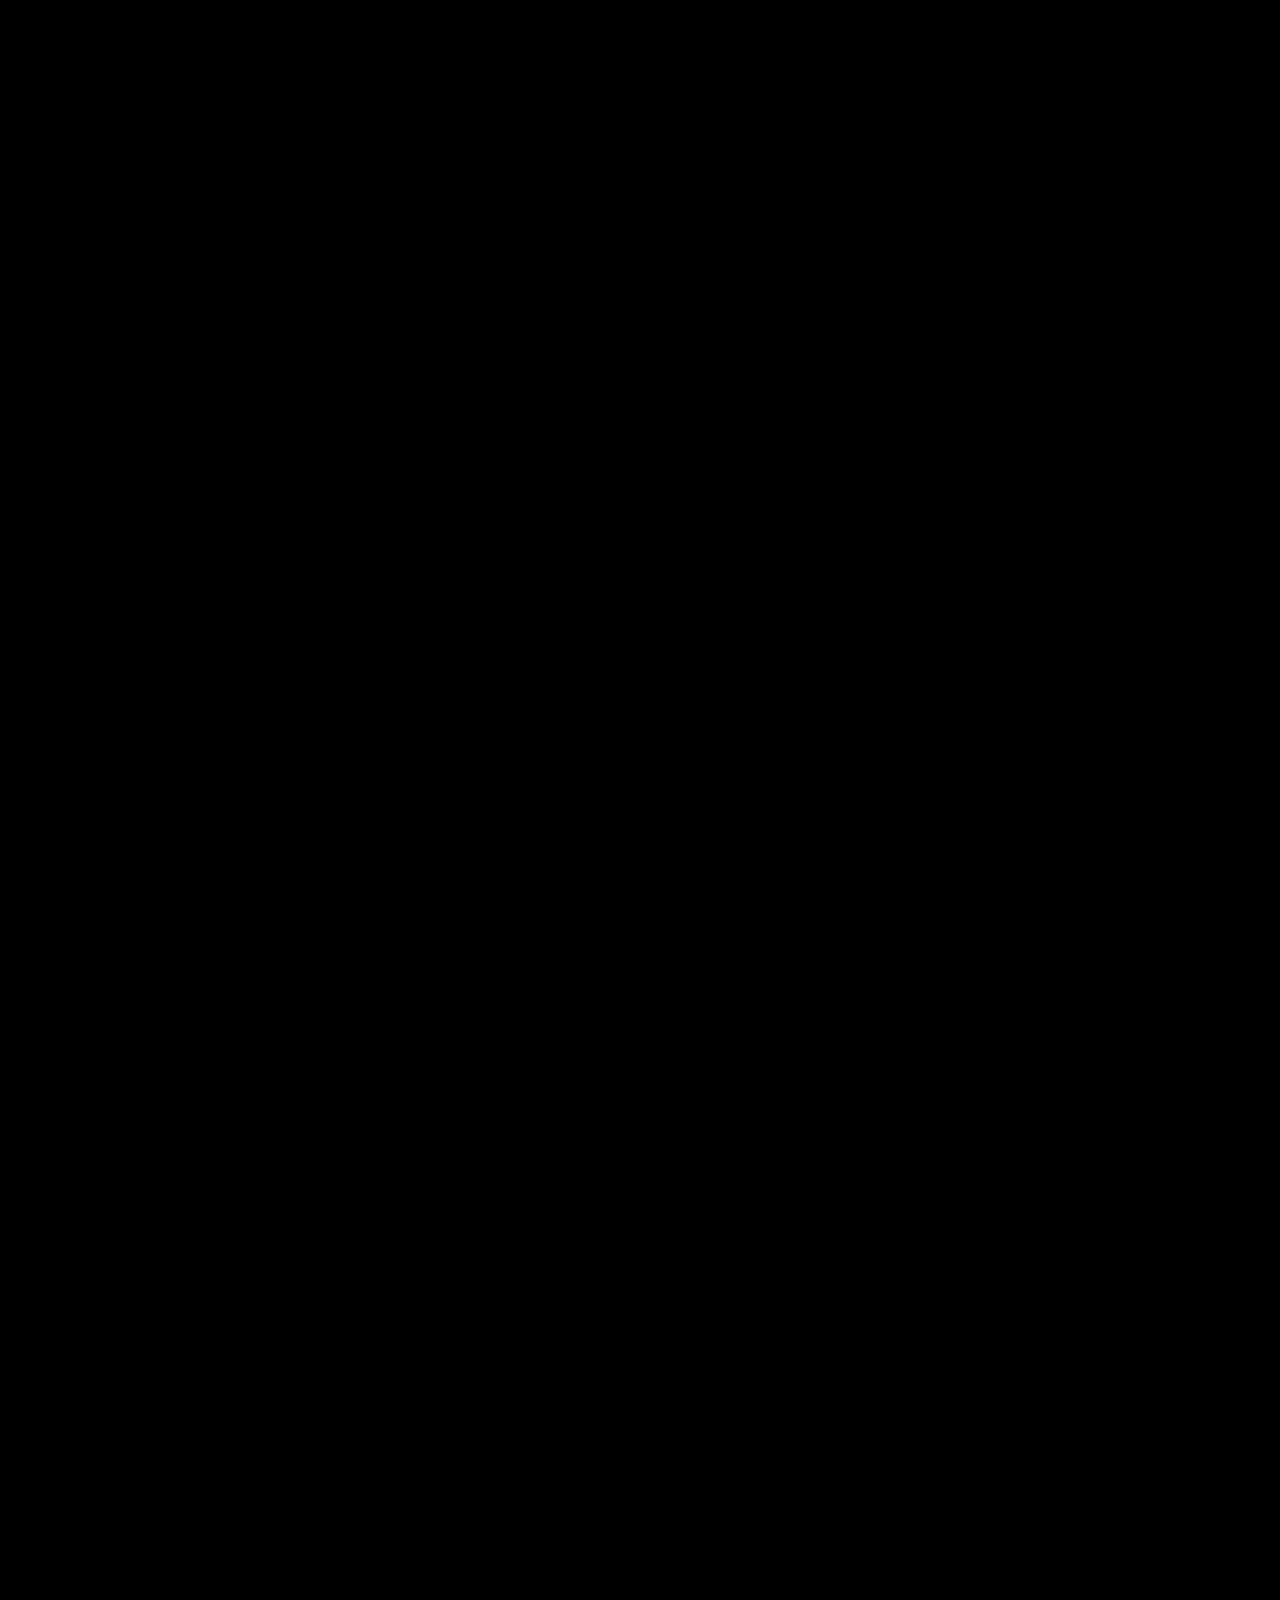
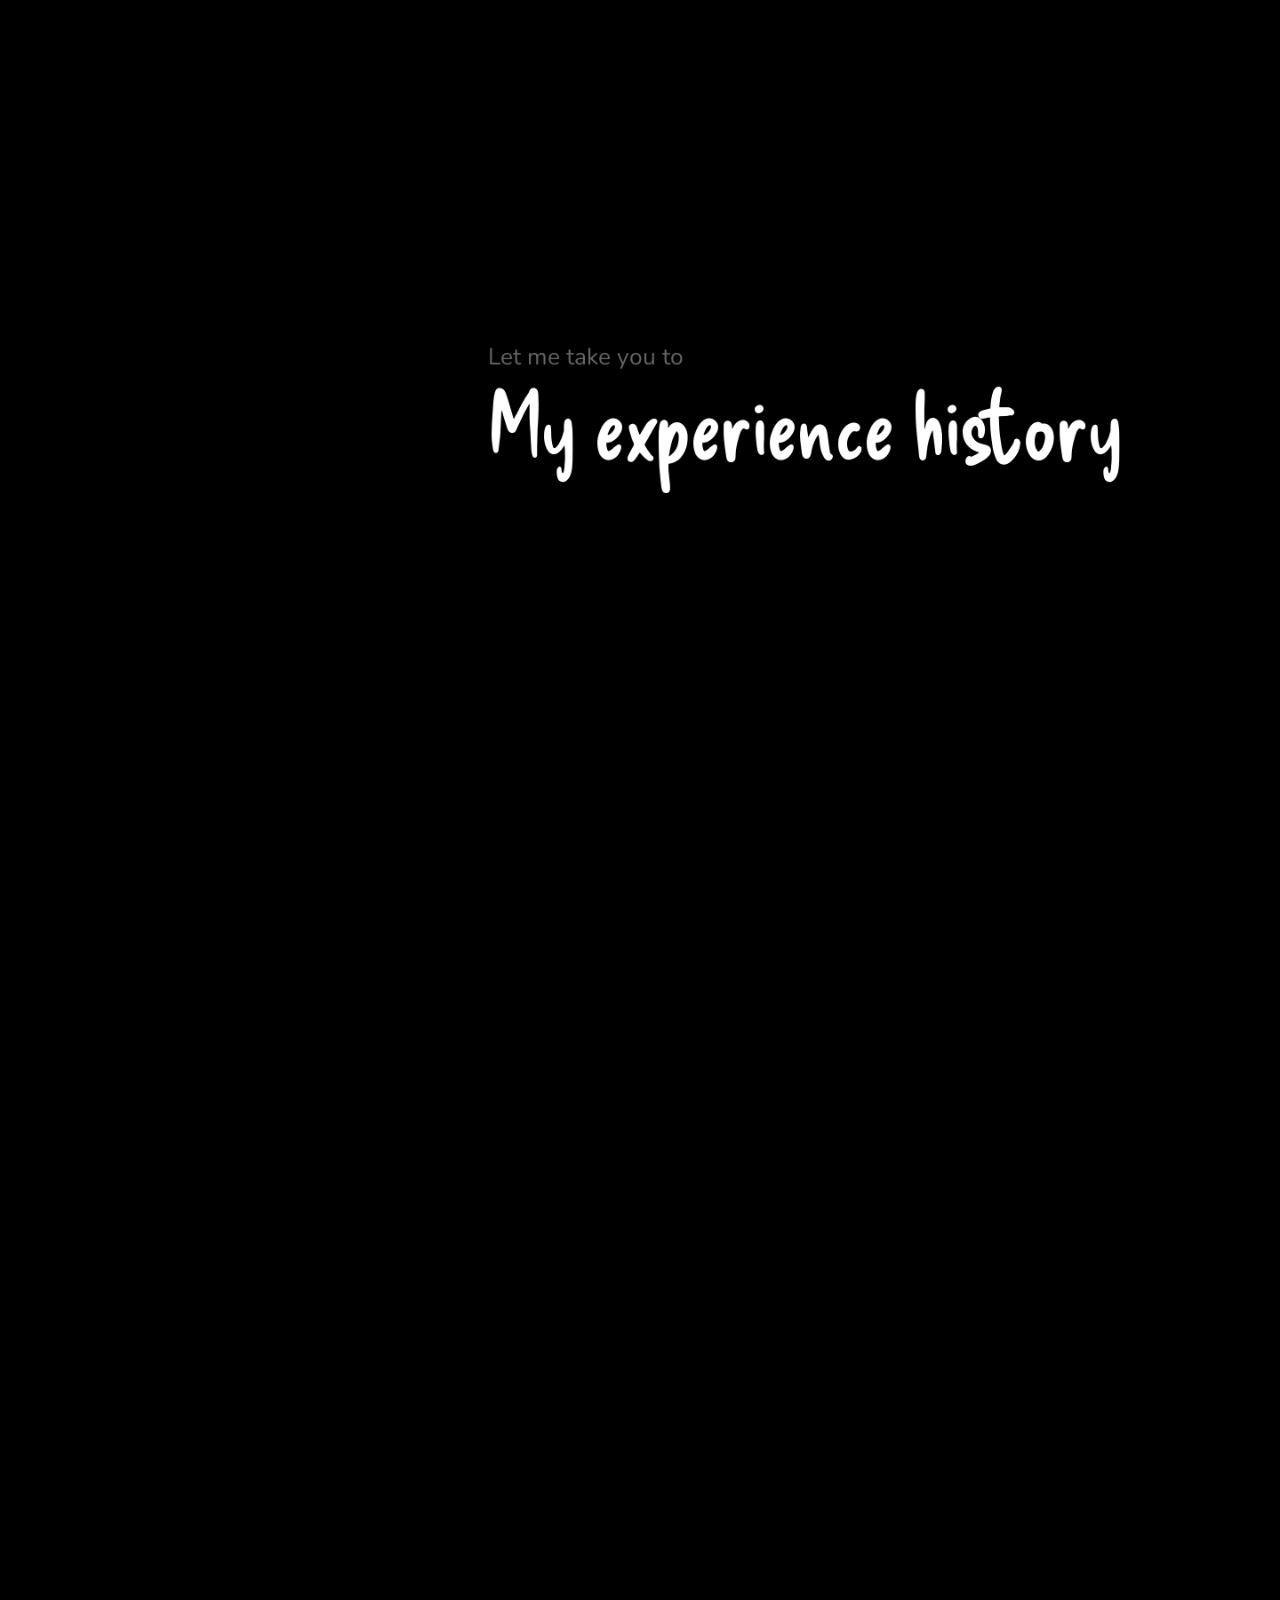
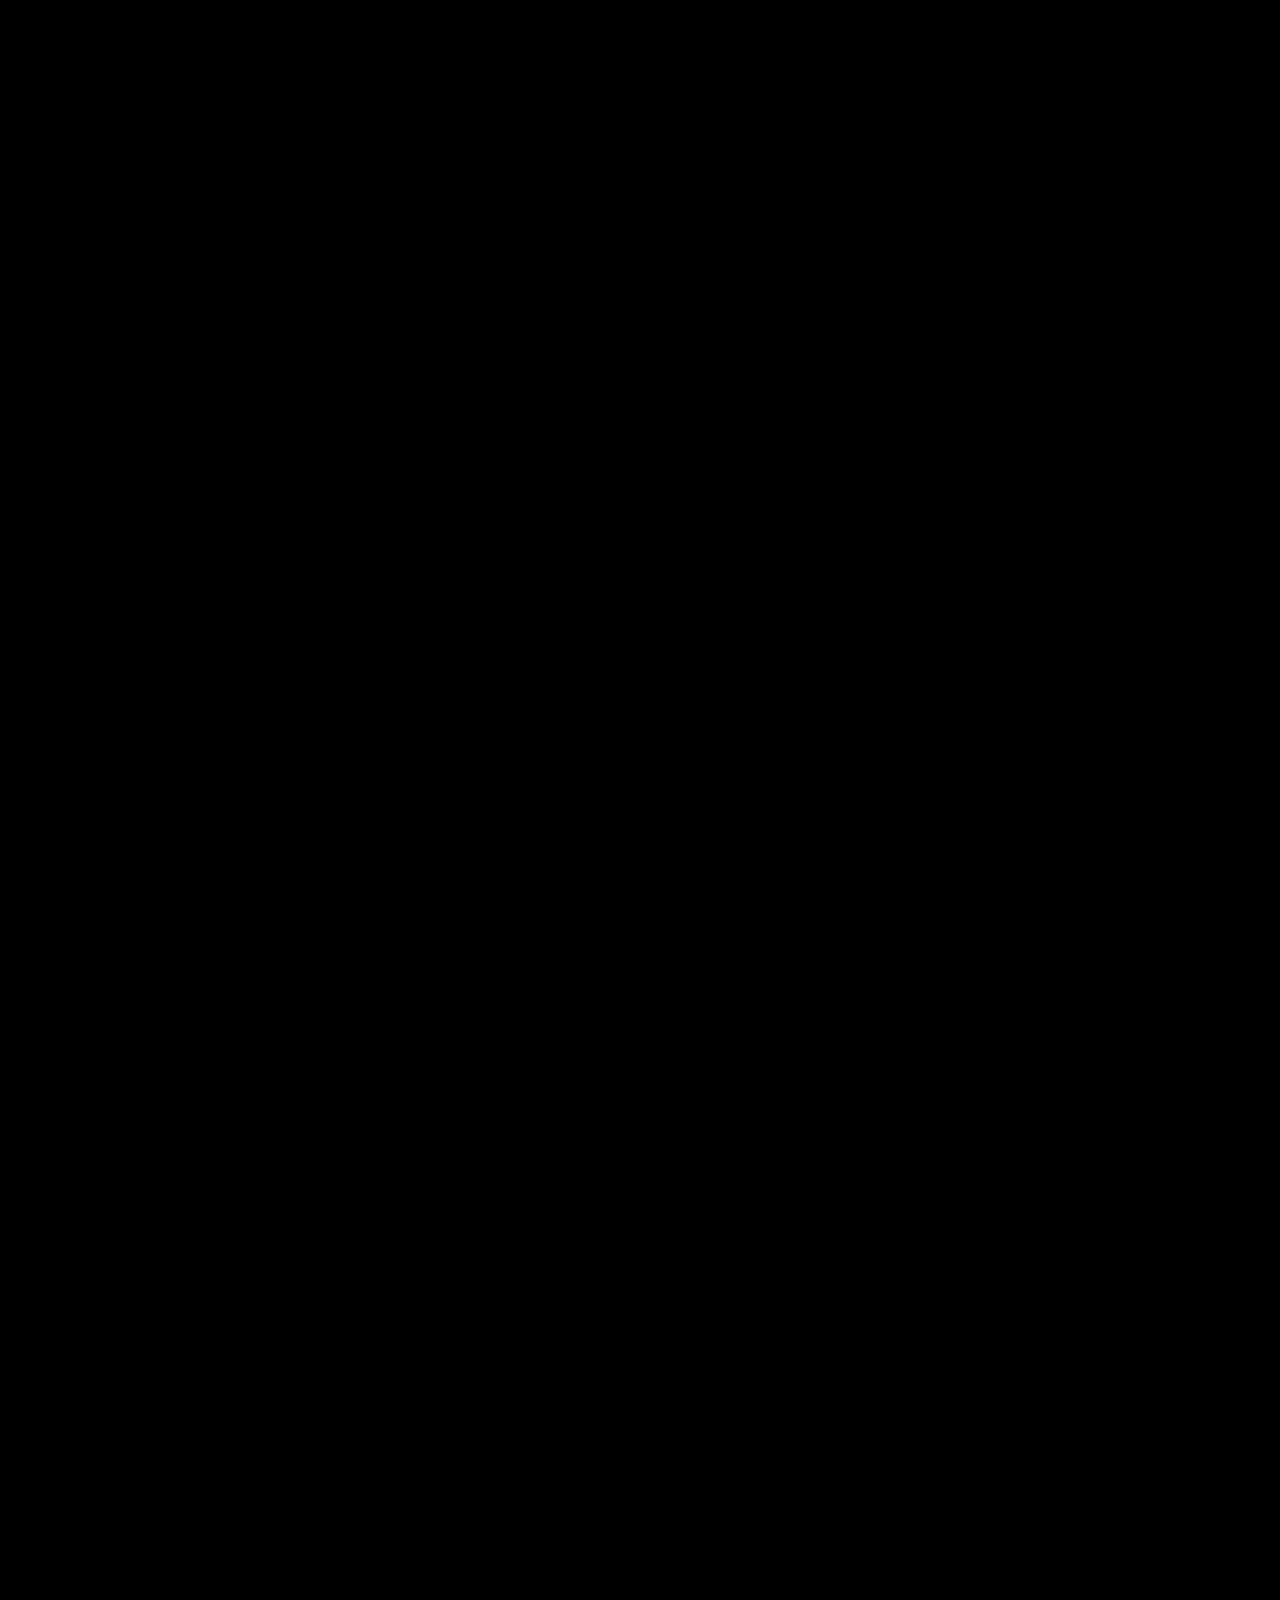
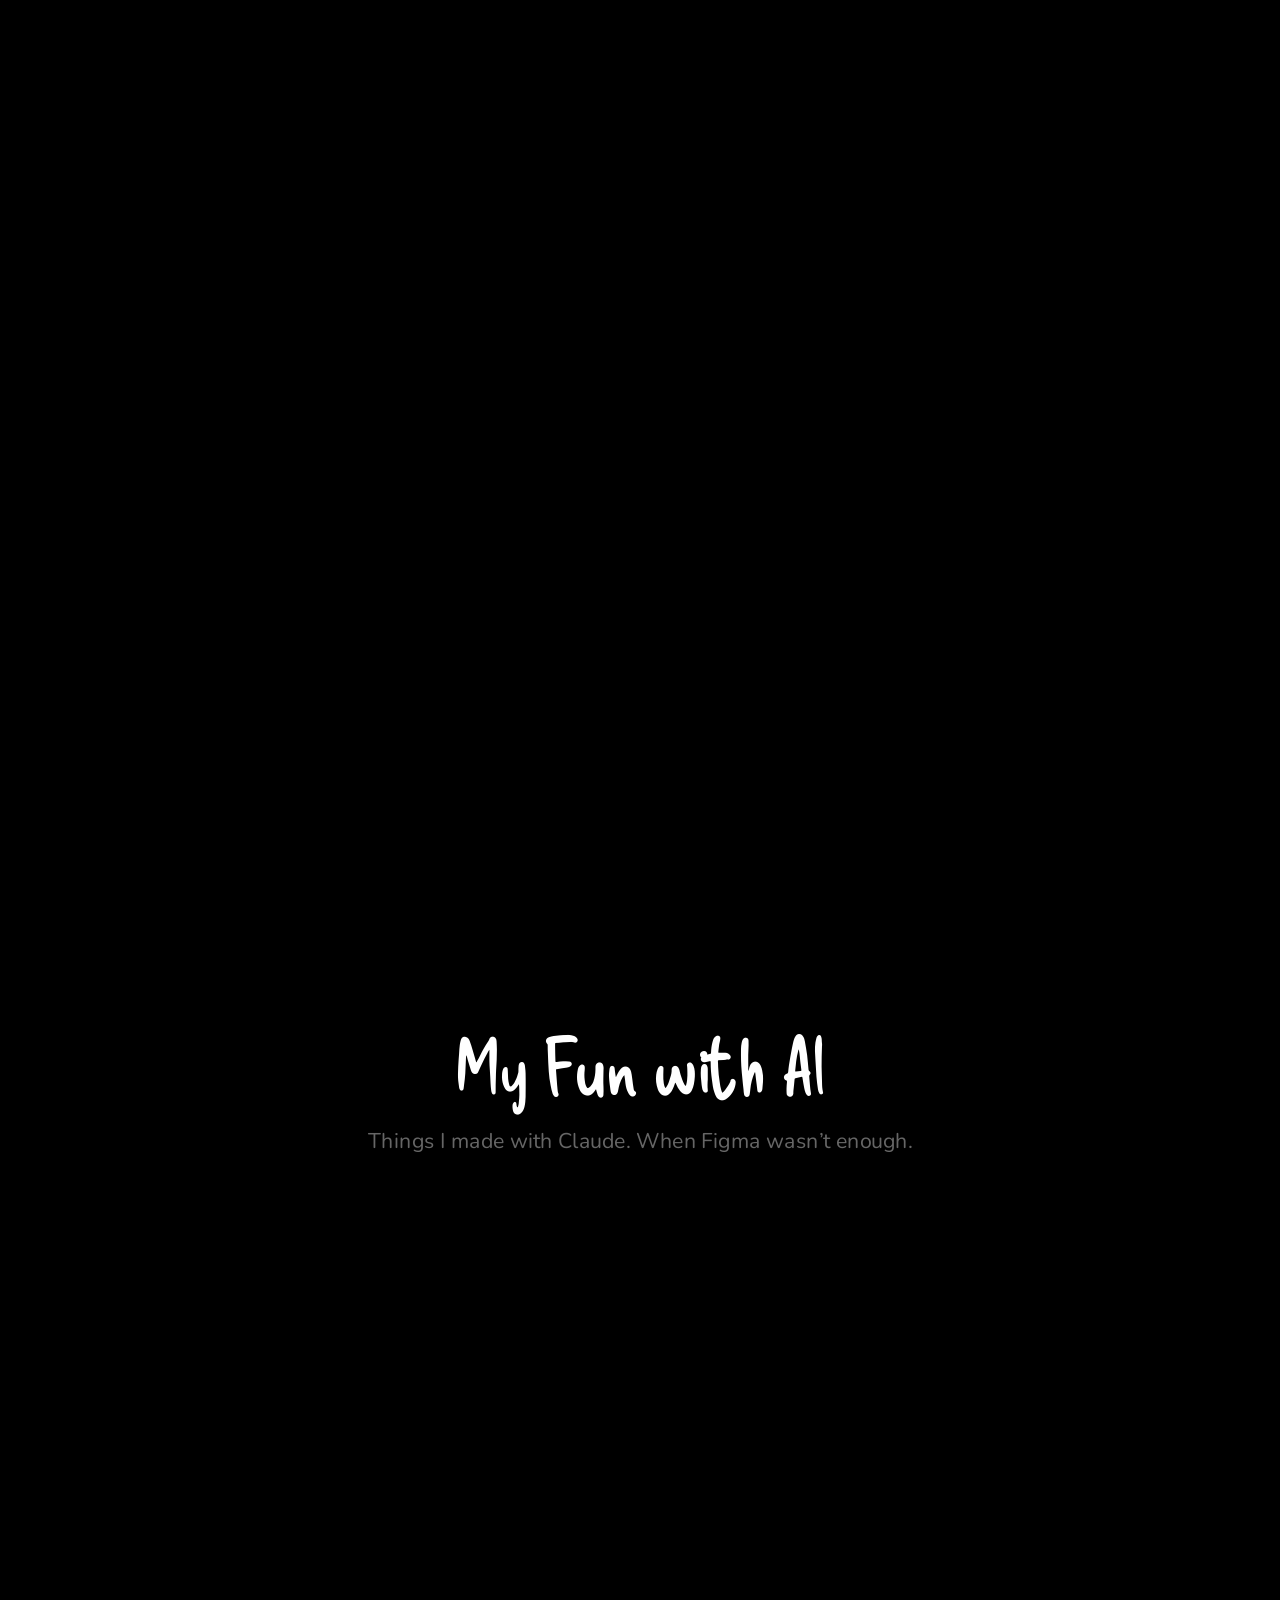
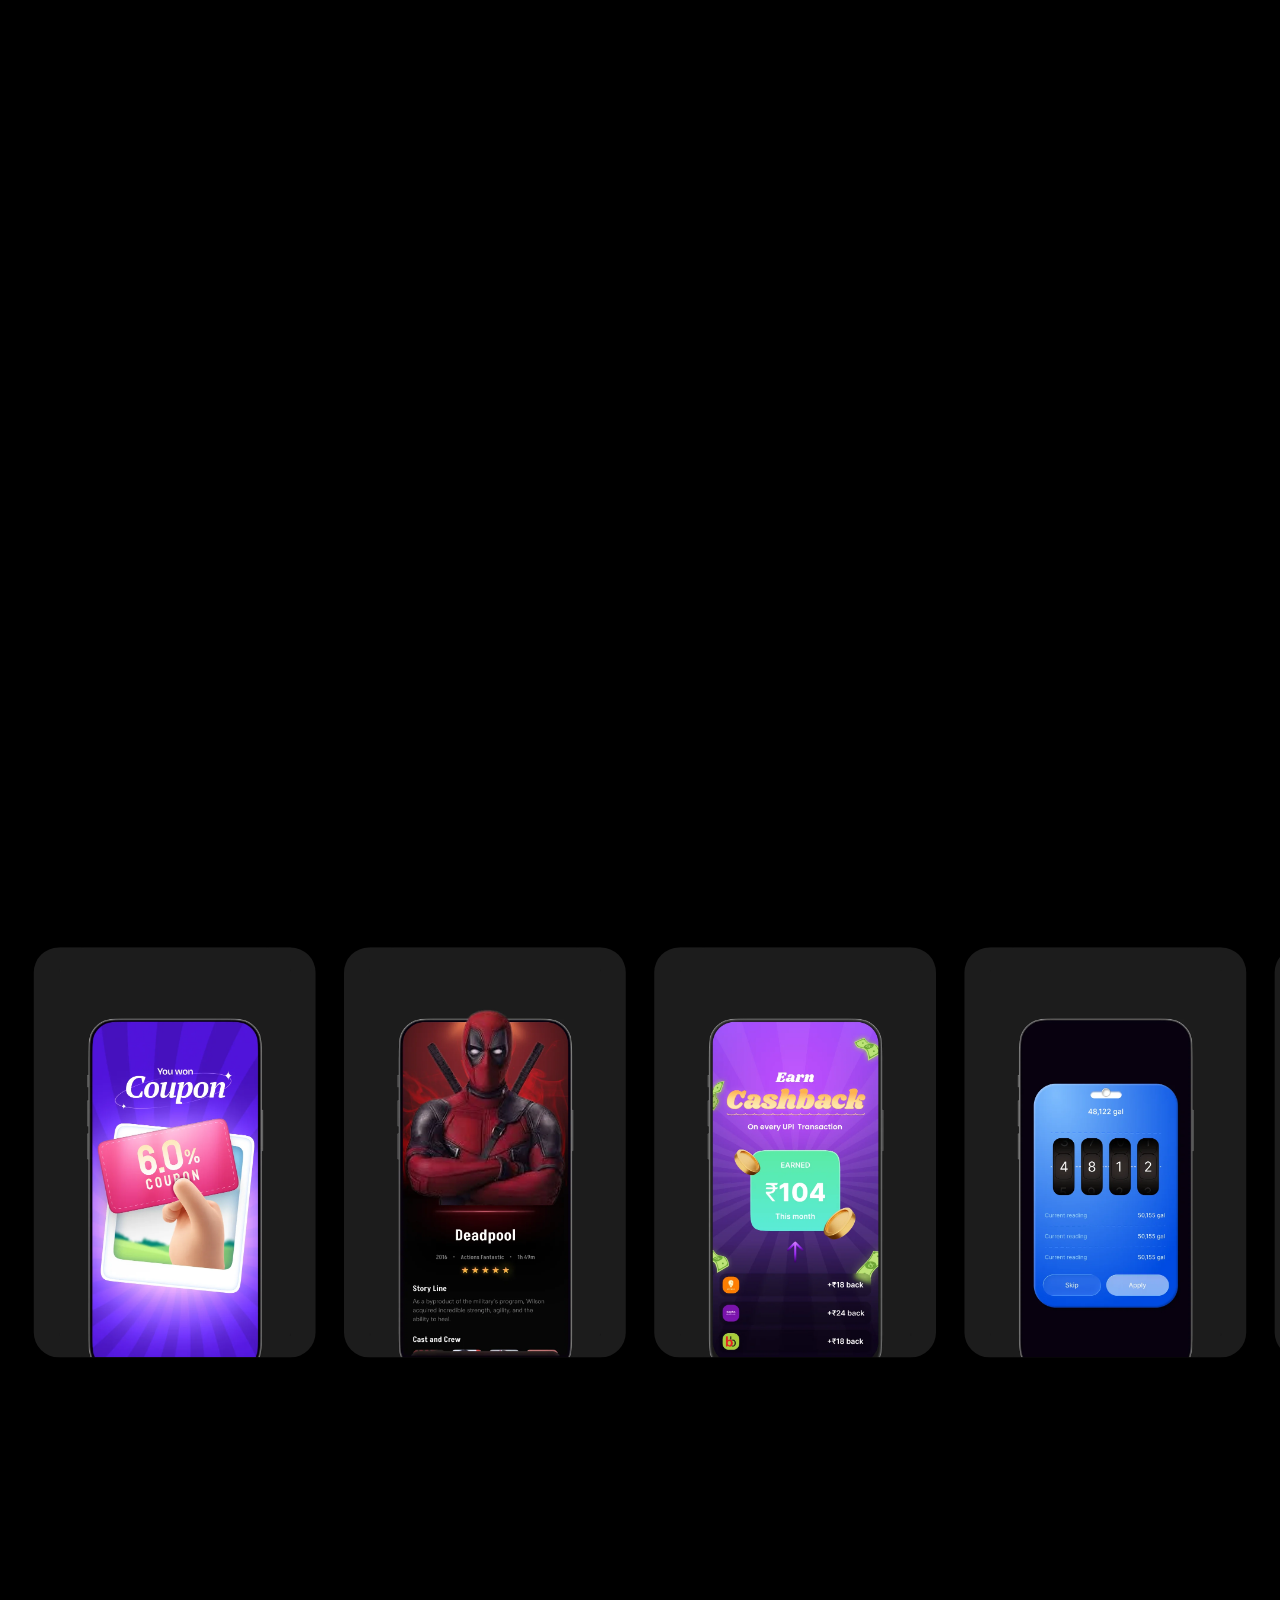
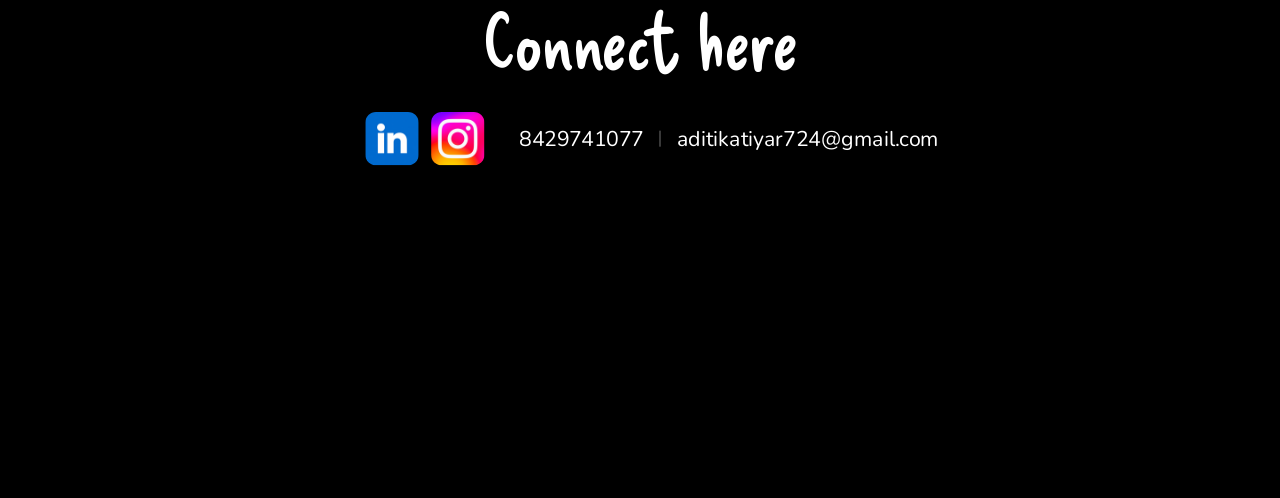
==== commit e2cdc33d: "New resume link, ck-gamification link for the gamification card, tab icon Co-Authored-By: Claude Opu" ====
--- a/index.html
+++ b/index.html
@@ -5,6 +5,11 @@
   <meta name="viewport" content="width=device-width, initial-scale=1">
   <title>Aditi Katiyar — Senior Product Designer</title>
   <meta name="description" content="Portfolio of Aditi Katiyar, Senior Product Designer.">
+  <link rel="icon" href="favicon.ico" sizes="48x48">
+  <link rel="icon" type="image/png" sizes="32x32" href="favicon-32.png">
+  <link rel="icon" type="image/png" sizes="192x192" href="icon-192.png">
+  <link rel="apple-touch-icon" href="apple-touch-icon.png">
+  <meta name="theme-color" content="#000000">
   <link rel="preconnect" href="https://fonts.googleapis.com">
   <link rel="preconnect" href="https://fonts.gstatic.com" crossorigin>
   <link href="https://fonts.googleapis.com/css2?family=Delicious+Handrawn&family=Nunito:wght@300;400;500;600;700&display=swap" rel="stylesheet">
@@ -145,7 +150,7 @@
     <div class="abs fireflies" aria-hidden="true"></div>
 
     <!-- Stickers (glow, rotation and label are baked into each image) -->
-    <a class="abs stamp" href="https://www.dropbox.com/scl/fi/m3jclmyzk5qzs85u1rq53/Aditi_Katiyar_Resume.pdf?rlkey=utr9g1cd9tyzpga72sagcms0i&amp;st=ctzquch5&amp;dl=0" target="_blank" rel="noopener" aria-label="Resume (opens in a new tab)" style="left:55.27px;top:476.88px;width:318.5px;height:339.5px">
+    <a class="abs stamp" href="https://www.dropbox.com/scl/fi/asr2ovn3ay4rhcen46u00/Aditi_Katiyar_Resume.pdf?rlkey=hhbf8go5b6a4hlihqexdg9059&amp;st=j3jofuxp&amp;dl=0" target="_blank" rel="noopener" aria-label="Resume (opens in a new tab)" style="left:55.27px;top:476.88px;width:318.5px;height:339.5px">
       <img class="fill" src="assets/sticker-resume.webp" alt="Resume">
     </a>
     <a class="abs stamp" href="#lab" aria-label="Fun with A.I" style="left:388.6px;top:467.22px;width:311.5px;height:333.75px">
@@ -215,7 +220,7 @@
     <p class="type-in">Where ideas meet problems</p>
   </div>
 
-  <a class="abs work-card" href="https://aditikatiyar724-hub.github.io/missions-streaks/" target="_blank" rel="noopener" style="left:112.55px;top:2463.44px;width:628.501px;height:718.27px">
+  <a class="abs work-card" href="https://ck-gamification.vercel.app/" target="_blank" rel="noopener" style="left:112.55px;top:2463.44px;width:628.501px;height:718.27px">
     <div class="box on-hover" style="left:0;top:0;width:628.501px;height:638.126px">
       <div style="width:628.501px;height:638.126px;transform:scaleY(-1)">
         <div class="abs" style="inset:-15.67% -15.91% -0.68% -15.91%"><img class="glow-img" src="assets/work-glow-purple.svg" alt=""></div>
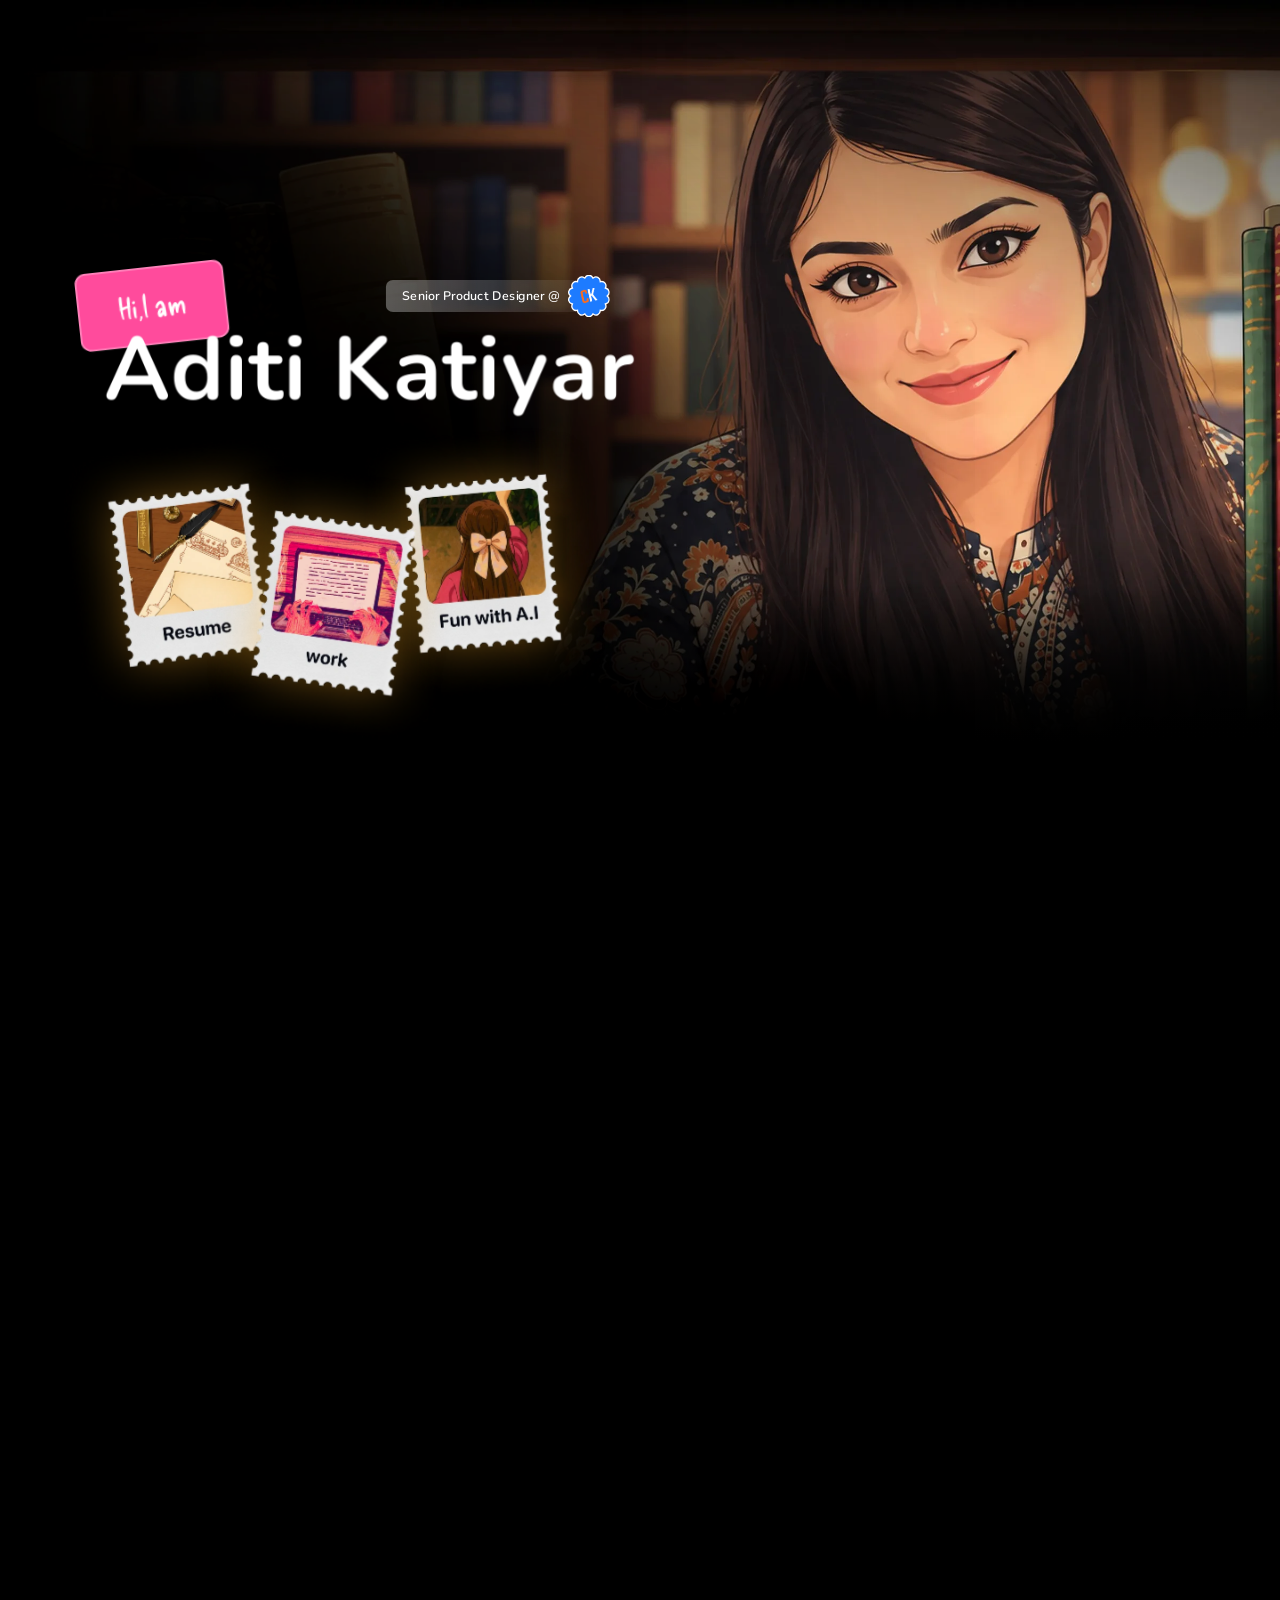
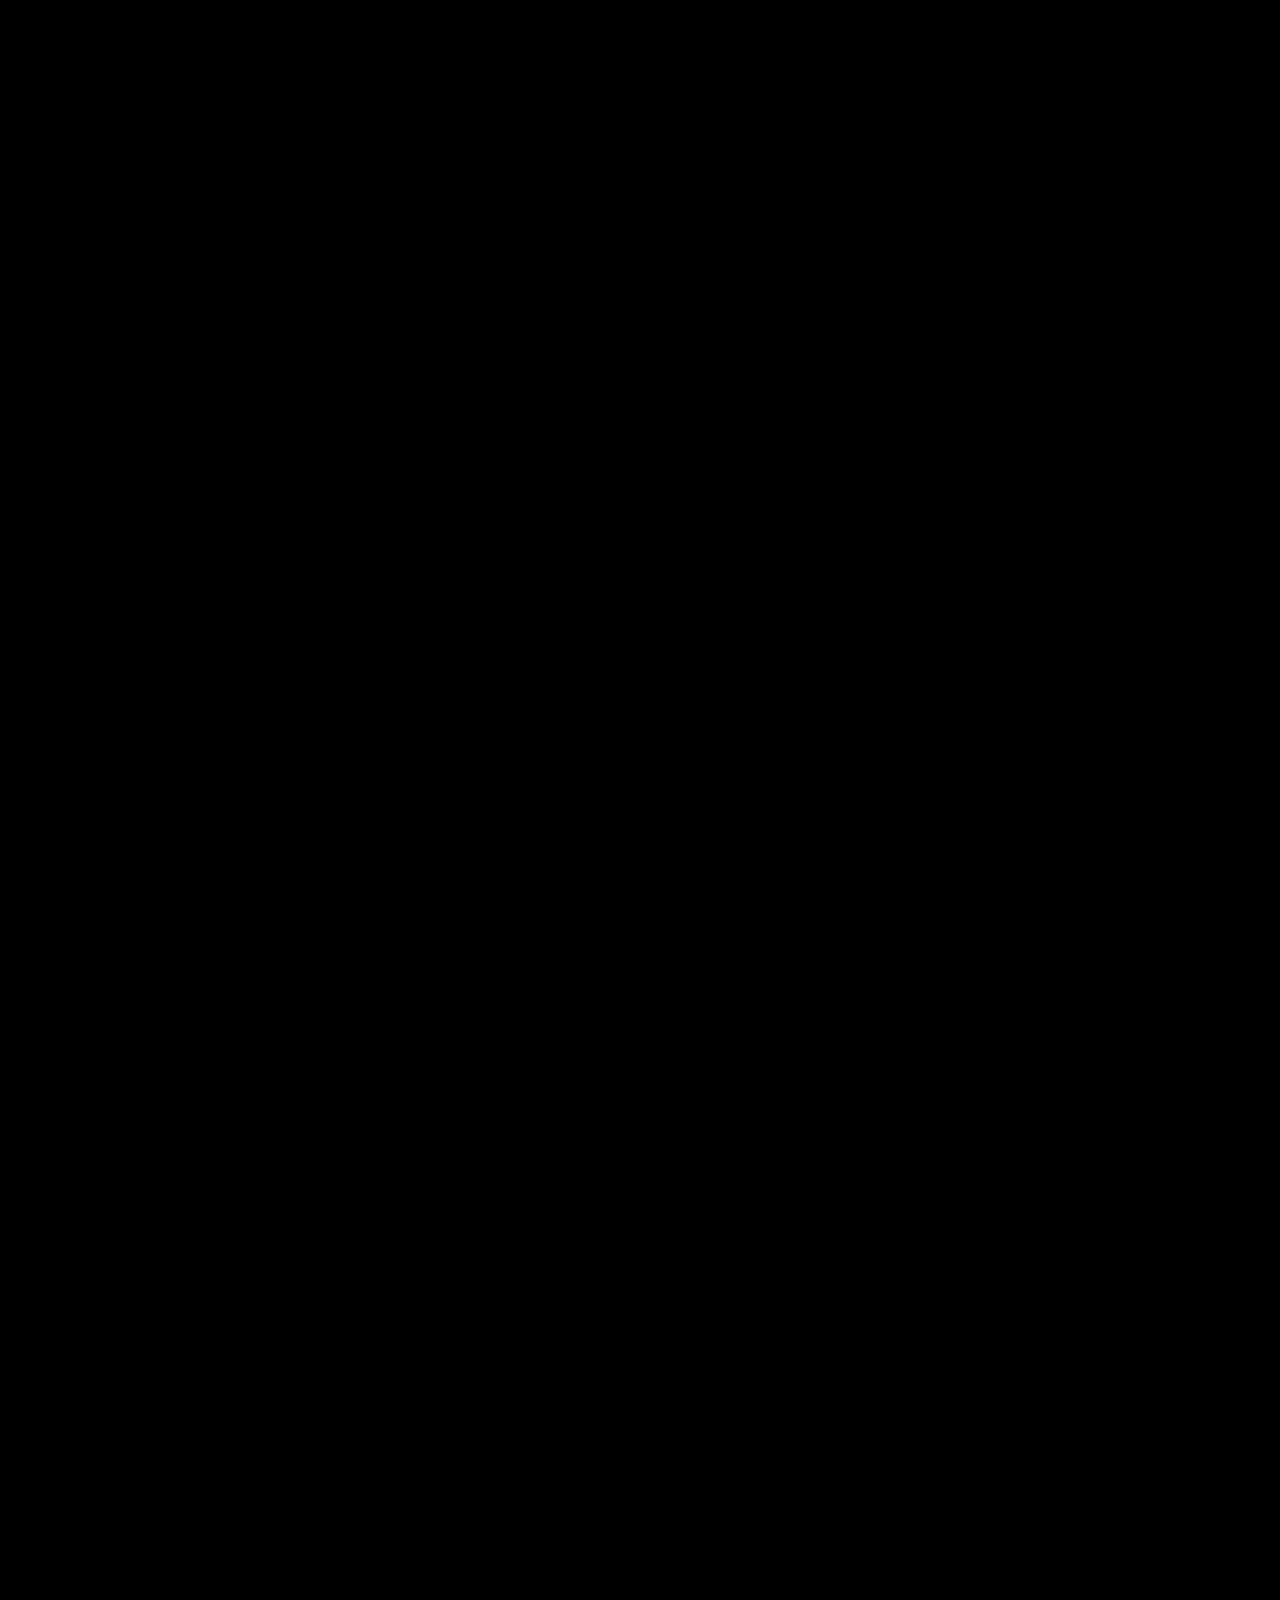
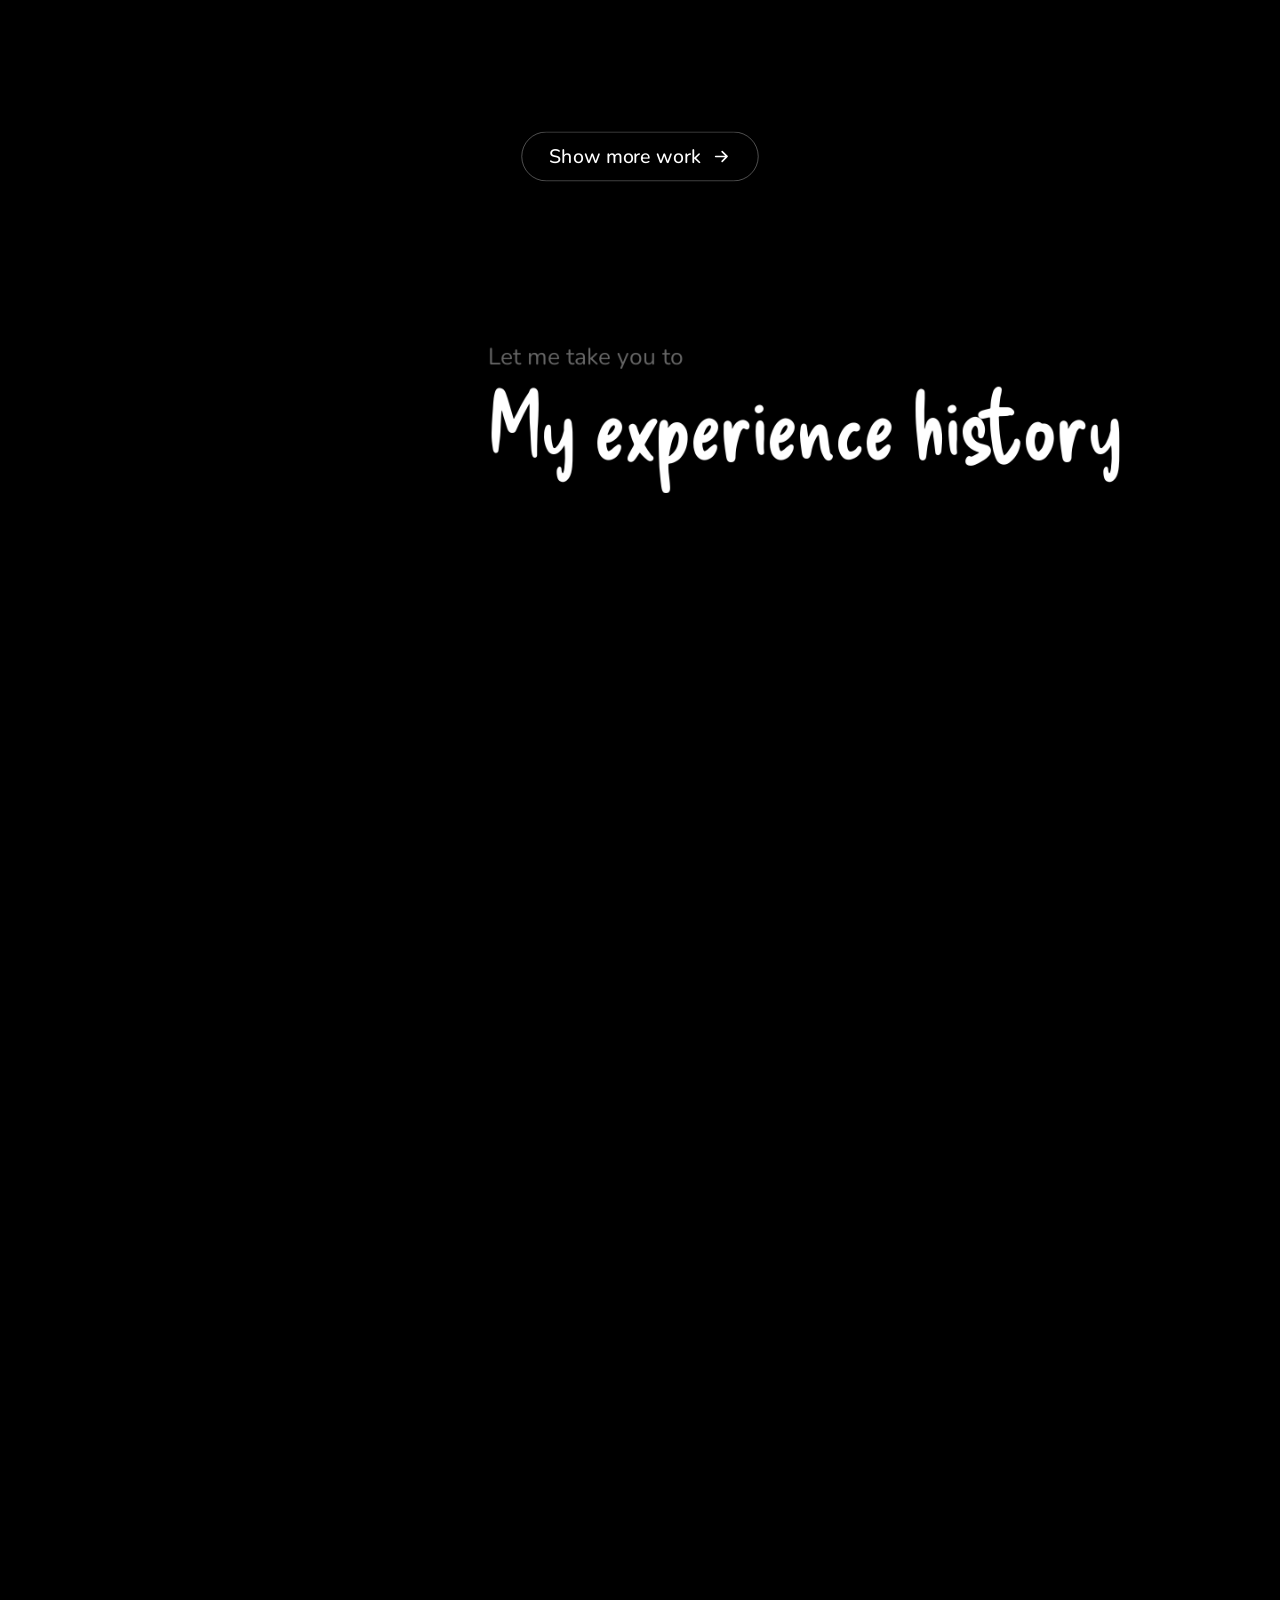
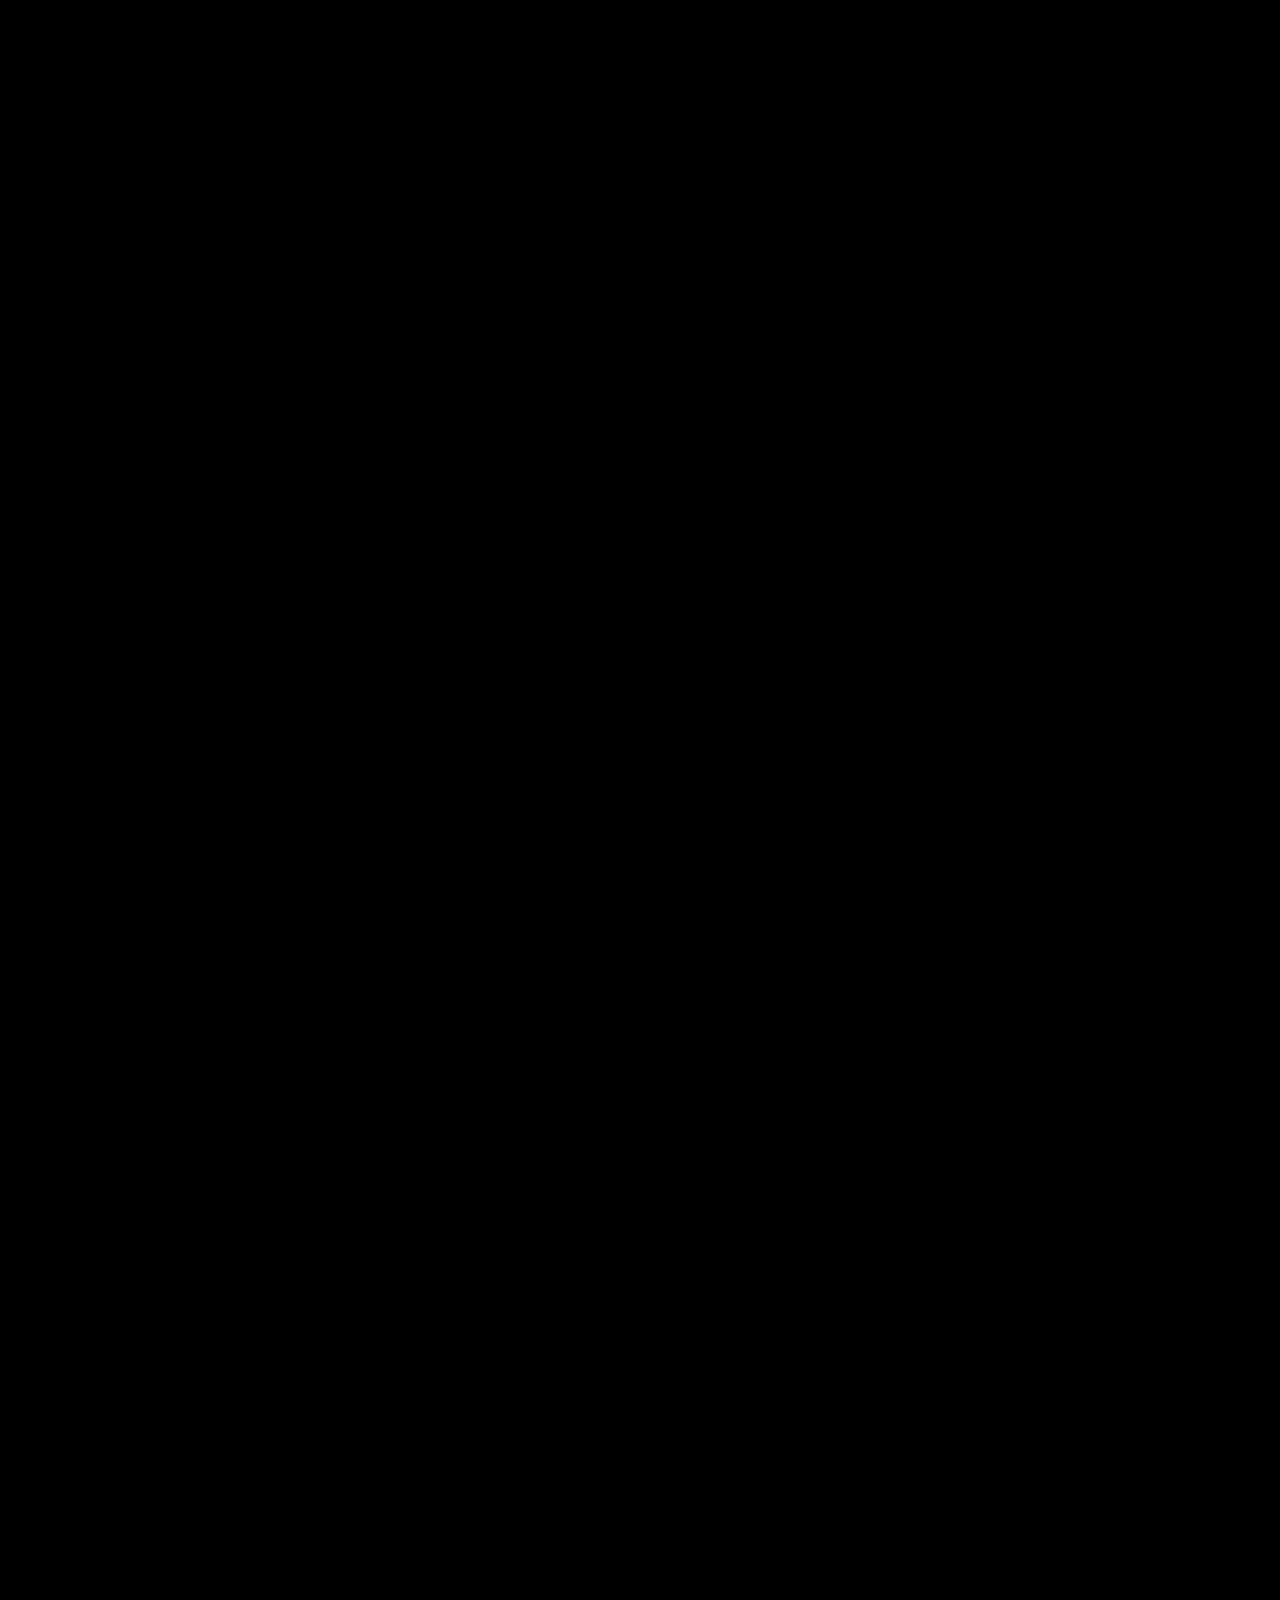
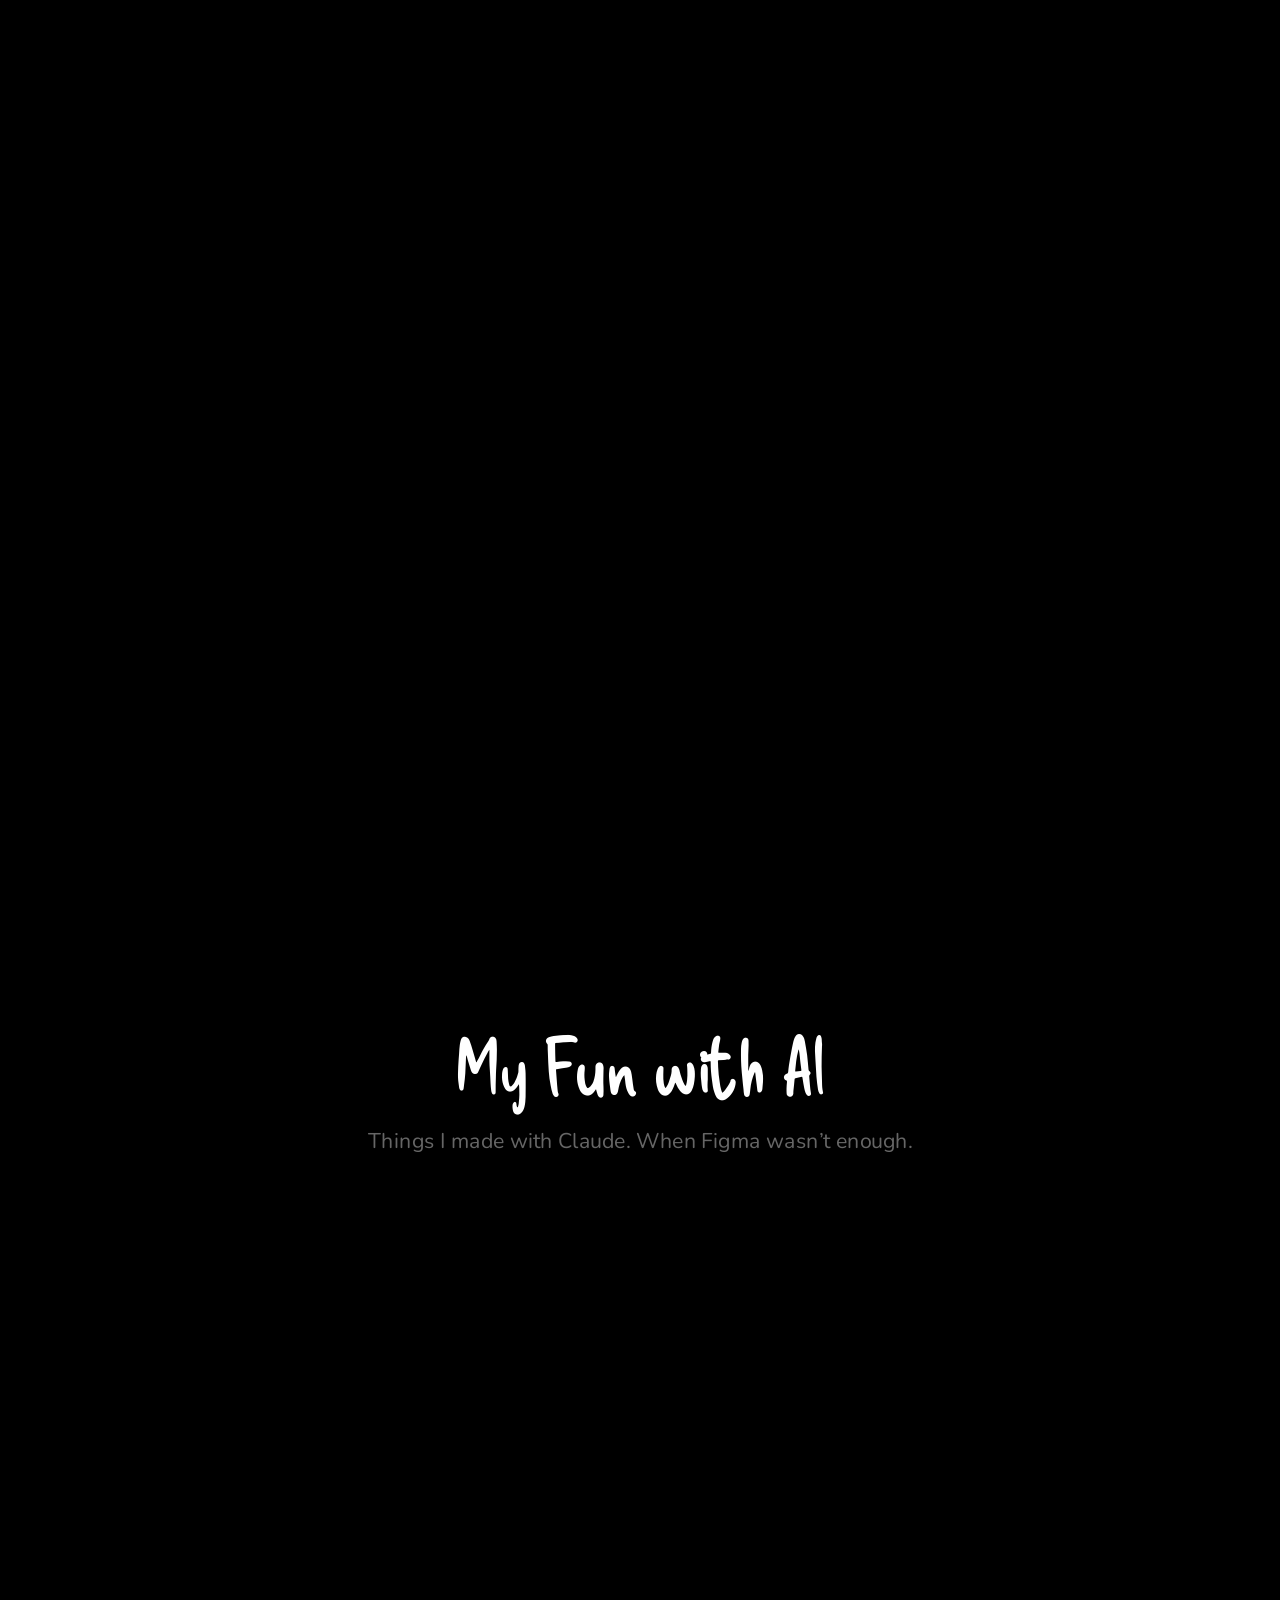
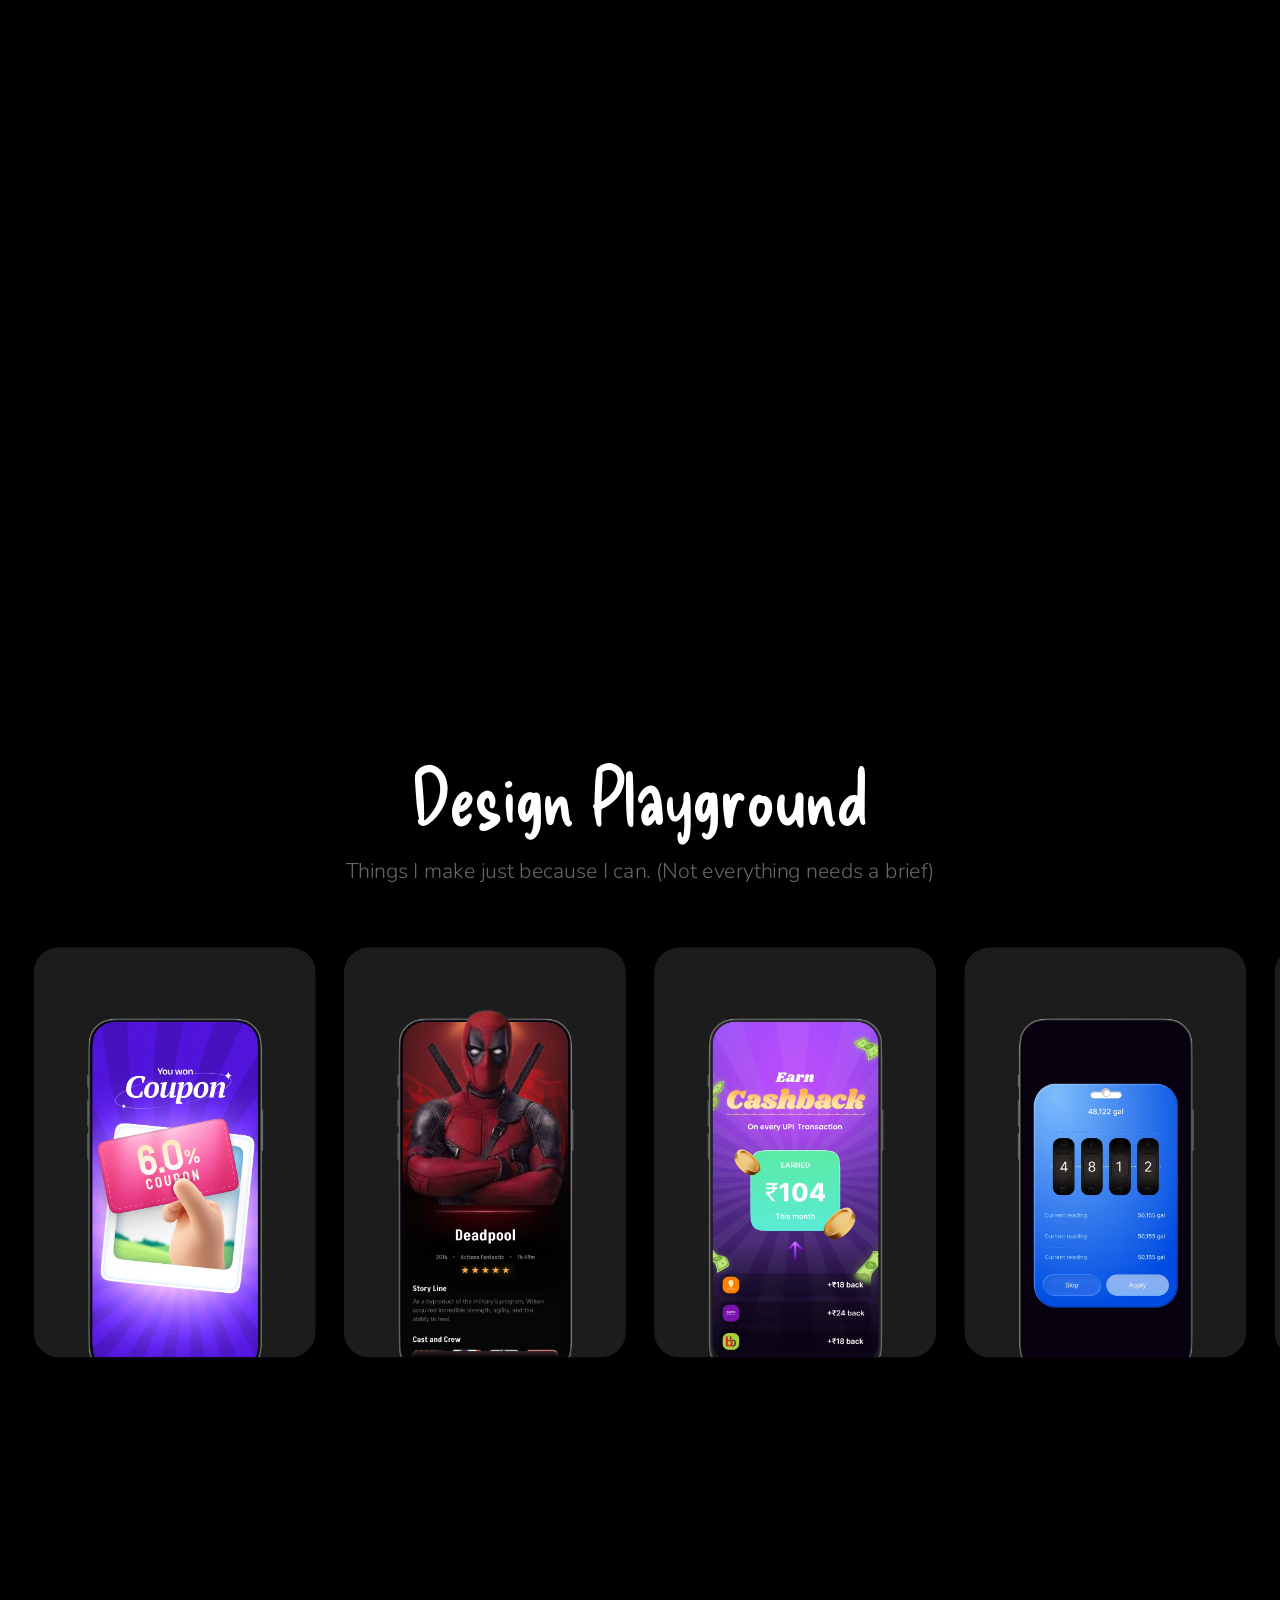
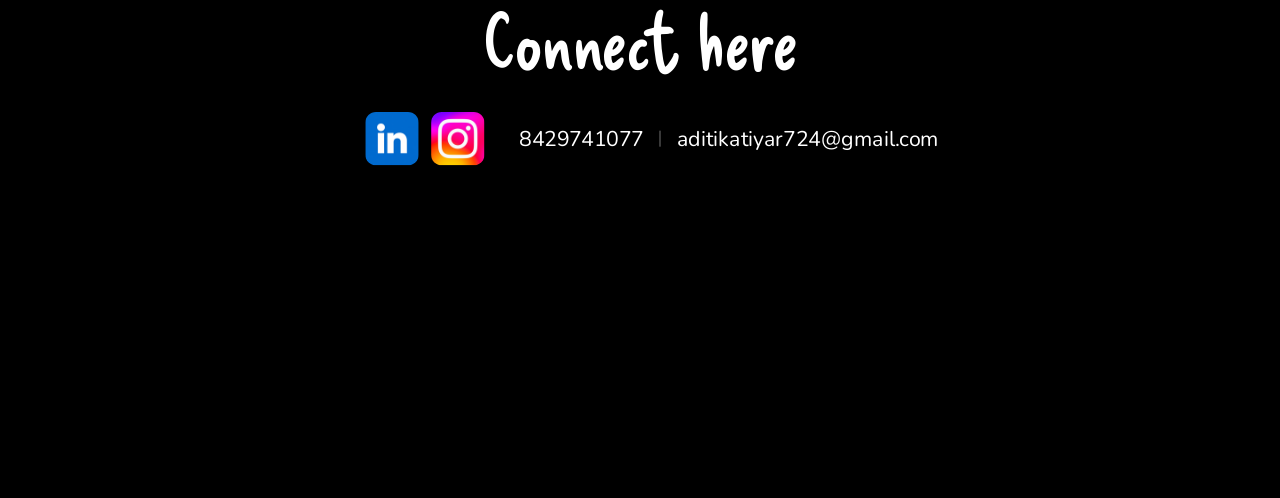
==== commit 8210cfab: "Show more work page, live Perks folder with case study - Show more work button under Selected Work, " ====
--- a/index.html
+++ b/index.html
@@ -13,7 +13,7 @@
   <link rel="preconnect" href="https://fonts.googleapis.com">
   <link rel="preconnect" href="https://fonts.gstatic.com" crossorigin>
   <link href="https://fonts.googleapis.com/css2?family=Delicious+Handrawn&family=Nunito:wght@300;400;500;600;700&display=swap" rel="stylesheet">
-  <link rel="stylesheet" href="styles.css?v=22">
+  <link rel="stylesheet" href="styles.css?v=24">
 </head>
 <body>
 <!-- ================= Loader ================= -->
@@ -296,10 +296,10 @@
     <h3 class="abs work-title center-x" style="left:317.02px;top:686.27px">Activation user research</h3>
   </a>
 
-  <a class="abs work-card soon" href="#" tabindex="-1" aria-disabled="true" style="left:113.82px;top:3000.84px;width:628.501px;height:718.27px">
+  <a class="abs work-card" href="perks/" style="left:113.82px;top:3000.84px;width:628.501px;height:718.27px">
     <div class="box on-hover" style="left:0;top:0;width:628.501px;height:638.126px">
       <div style="width:628.501px;height:638.126px;transform:scaleY(-1)">
-        <div class="abs" style="inset:-15.67% -15.91% -0.68% -15.91%"><img class="glow-img" src="assets/work-glow.svg" alt=""></div>
+        <div class="abs" style="inset:-15.67% -15.91% -0.68% -15.91%"><img class="glow-img" src="assets/work-glow-red.svg" alt=""></div>
       </div>
     </div>
     <div class="lift">
@@ -309,7 +309,7 @@
       </div>
       <!-- Photo, folder, paper clip and wax seal -->
       <div class="box" style="left:75.42px;top:252.32px;width:491.9px;height:322.28px">
-        <div class="photo-card tilt"><img src="assets/work-photo.webp" alt=""></div>
+        <div class="photo-card tilt work3-art"><img src="assets/work3-perks.webp?v=1" alt="Perks: tap and hold to ignite your invite"></div>
       </div>
       <div class="box" style="left:36.18px;top:334.97px;width:562.94px;height:206.207px">
         <div class="folder-top"><div class="clip"><img src="assets/work-folder.webp" alt=""></div></div>
@@ -318,7 +318,18 @@
         <div class="folder-bottom"><div class="clip"><img src="assets/work-folder.webp" alt=""></div></div>
       </div>
       <div class="abs" style="left:437.08px;top:324.17px;width:163.301px;height:163.301px"><img class="fill" src="assets/work-clip.webp" alt=""></div>
-      <p class="abs soon-label">Work coming soon</p>
+      <div class="box on-hover seal" style="left:114.06px;top:481.9px;width:134.069px;height:131.843px">
+        <div class="seal-img"><div class="clip"><img src="assets/seal.webp" alt=""></div></div>
+      </div>
+      <div class="box on-hover seal" style="left:152.75px;top:521.64px;width:60.21px;height:49.543px">
+        <div class="seal-text"><span>click to</span><span>open</span></div>
+      </div>
+    </div>
+    <!-- Hover backdrop: dims and blurs the page behind the pulled-out artwork, with its own glows (Figma 1402:96641 / 1403:98229) -->
+    <div class="abs work-dim" aria-hidden="true">
+      <img class="work-dim-glow screen" src="assets/work-dim-red.webp" alt="" decoding="async" style="left:770.84px;top:960.9px;width:2211.67px;height:2211.67px">
+      <img class="work-dim-glow" src="assets/work-dim-black.webp" alt="" decoding="async" style="left:1323.43px;top:941.02px;width:2211.67px;height:2211.67px">
+      <div class="work-fireflies" style="left:1487.45px;top:1450px;width:1440px;height:1020px"></div>
     </div>
     <h3 class="abs work-title center-x" style="left:317.02px;top:686.27px">Perks for Employees</h3>
   </a>
@@ -348,6 +359,12 @@
       <p class="abs soon-label">Work coming soon</p>
     </div>
     <h3 class="abs work-title center-x" style="left:317.02px;top:686.27px">Sale design for Activation</h3>
+  </a>
+
+  <!-- Show more work: opens the full archive of folders -->
+  <a class="abs more-work" href="work.html">
+    <span>Show more work</span>
+    <svg viewBox="0 0 24 24" aria-hidden="true"><path d="M5 12h14M13 6l6 6-6 6" fill="none" stroke="currentColor" stroke-width="2" stroke-linecap="round" stroke-linejoin="round"/></svg>
   </a>
 
   <!-- ================= Experience history ================= -->
@@ -533,6 +550,6 @@
   <img class="to-top-arrow" src="assets/icon-arrow-up.svg" alt="">
 </button>
 <script src="assets/vendor/lenis.min.js"></script>
-<script src="script.js?v=5"></script>
+<script src="script.js?v=6"></script>
 </body>
 </html>
--- a/styles.css
+++ b/styles.css
@@ -464,19 +464,19 @@
 .photo-card { width: 472.823px; height: 290.004px; background: #fff; border-radius: 24px; overflow: hidden; }
 .photo-card > img { position: absolute; left: calc(50% + 0.35px); top: calc(50% - 82.87px); width: 486.061px; height: 648.082px; transform: translate(-50%, -50%); object-fit: cover; }
 /* Gamification and user research cards: the 500x300 artwork has its own frame, so it takes the white sheet's place and moves as the sheet did. */
-.work-card:has(.work1-art, .work2-art) .sheet-tilt { display: none; }
+.work-card:has(.work1-art, .work2-art, .work3-art) .sheet-tilt { display: none; }
 /* The artwork carries its own transparent 30px corners, so the white card background must not show around them. */
-.photo-card:is(.work1-art, .work2-art) { width: 500px; height: 300px; background: none; border-radius: 30px; }
-.photo-card:is(.work1-art, .work2-art) > img { left: 0; top: 0; width: 100%; height: 100%; transform: none; object-fit: fill; }
-.work-card .photo-card:is(.work1-art, .work2-art) { transform: translate(-1.42px, 22.04px); }
-.work-card:is(:hover, :focus-visible) .photo-card:is(.work1-art, .work2-art) { transform: translate(-1.42px, -9.56px) rotate(-4deg); }
+.photo-card:is(.work1-art, .work2-art, .work3-art) { width: 500px; height: 300px; background: none; border-radius: 30px; }
+.photo-card:is(.work1-art, .work2-art, .work3-art) > img { left: 0; top: 0; width: 100%; height: 100%; transform: none; object-fit: fill; }
+.work-card .photo-card:is(.work1-art, .work2-art, .work3-art) { transform: translate(-1.42px, 22.04px); }
+.work-card:is(:hover, :focus-visible) .photo-card:is(.work1-art, .work2-art, .work3-art) { transform: translate(-1.42px, -9.56px) rotate(-4deg); }
 /* On hover the artwork slides up out of the folder, clears its lip, then drops back down in front of it.
    Leaving plays it in reverse (.touched is set by script.js so the reverse never runs on page load). */
-.photo-card:is(.work1-art, .work2-art) { --rest: translate(-1.42px, 22.04px); --peak: translate(-1.42px, -242px) rotate(-2deg); --out: translate(-23.69px, 88.55px) rotate(-2.58deg); }
+.photo-card:is(.work1-art, .work2-art, .work3-art) { --rest: translate(-1.42px, 22.04px); --peak: translate(-1.42px, -242px) rotate(-2deg); --out: translate(-23.69px, 88.55px) rotate(-2.58deg); }
 /* The gamification artwork is taller (500x340); its top edge rests where the 300px one did. */
 .photo-card.work1-art { height: 340px; --rest: translate(-1.42px, 42.04px); --peak: translate(-1.42px, -262px) rotate(-2deg); }
-.work-card.touched .photo-card:is(.work1-art, .work2-art) { animation: art-tuck-in .75s both; }
-.work-card:is(:hover, :focus-visible) .photo-card:is(.work1-art, .work2-art) { animation: art-pull-out .8s both; }
+.work-card.touched .photo-card:is(.work1-art, .work2-art, .work3-art) { animation: art-tuck-in .75s both; }
+.work-card:is(:hover, :focus-visible) .photo-card:is(.work1-art, .work2-art, .work3-art) { animation: art-pull-out .8s both; }
 .work-card .lift > .seal { z-index: 6; }
 /* Hover backdrop (Figma 1402:96641): 85% black with a 16.5px backdrop blur and two soft glows (per card, from Figma) covers the page,
    the folder and the title; only the artwork (z 5) and wax seal (z 6) sit above it. The lift is not raised here so it
@@ -493,10 +493,11 @@
 /* Hover backdrop fireflies (spawned in script.js, viewport-sized around the card), tinted to each card's glow. */
 .work-fireflies { position: absolute; --ff-core: #ffc6e4; --ff-glow: rgba(255, 110, 190, .4); --ff-halo: rgba(240, 70, 160, .14); }
 .work-dim:has(img[src*="green"]) .work-fireflies { --ff-core: #dcf5b8; --ff-glow: rgba(150, 215, 90, .4); --ff-halo: rgba(110, 180, 60, .14); }
+.work-dim:has(img[src*="red"]) .work-fireflies { --ff-core: #ffe2a8; --ff-glow: rgba(255, 170, 80, .4); --ff-halo: rgba(226, 55, 68, .16); }
 .work-card:is(:hover, :focus-visible) .work-fireflies .firefly { animation-play-state: running; }
 /* The folder and paper clip drop into the spotlight blur too, so only the pulled-out artwork stays sharp. */
 .work-card .lift > :is(.box:has(> .folder-top, > .folder-bottom), .abs:has(> img[src*="work-clip"])) { transition: filter .4s ease; }
-.work-card:is(:hover, :focus-visible):has(.work1-art, .work2-art) .lift > :is(.box:has(> .folder-top, > .folder-bottom), .abs:has(> img[src*="work-clip"])) { filter: blur(6px) brightness(.35); }
+.work-card:is(:hover, :focus-visible):has(.work1-art, .work2-art, .work3-art) .lift > :is(.box:has(> .folder-top, > .folder-bottom), .abs:has(> img[src*="work-clip"])) { filter: blur(6px) brightness(.35); }
 @keyframes art-pull-out {
   0% { transform: var(--rest); z-index: 0; animation-timing-function: cubic-bezier(.3,0,.2,1); }
   48% { transform: var(--peak); z-index: 0; animation-timing-function: cubic-bezier(.4,0,.2,1); }
@@ -511,34 +512,34 @@
 }
 /* Parallax: while hovered the artwork tilts in 3D toward the cursor and drifts against it (--tx/--ty/--ta/--px/--py set in script.js). */
 /* perspective makes the box its own stacking context, so the in-front swap happens on the box: timed to the top of the pull-out and tuck-in arcs. */
-.box:has(> .photo-card:is(.work1-art, .work2-art)) { perspective: 900px; z-index: 0; transition: z-index 0s .33s; }
-.work-card:is(:hover, :focus-visible) .box:has(> .photo-card:is(.work1-art, .work2-art)) { z-index: 5; transition-delay: .39s; }
-.photo-card:is(.work1-art, .work2-art) {
+.box:has(> .photo-card:is(.work1-art, .work2-art, .work3-art)) { perspective: 900px; z-index: 0; transition: z-index 0s .33s; }
+.work-card:is(:hover, :focus-visible) .box:has(> .photo-card:is(.work1-art, .work2-art, .work3-art)) { z-index: 5; transition-delay: .39s; }
+.photo-card:is(.work1-art, .work2-art, .work3-art) {
   rotate: var(--tx, 0) var(--ty, 1) 0 var(--ta, 0deg);
   translate: calc(var(--px, 0) * 10px) calc(var(--py, 0) * 8px);
   transition: rotate .25s ease-out, translate .25s ease-out;
 }
 /* Shine: a soft glare tracks the cursor, and a bright band sweeps across once the card settles in front. */
-.photo-card:is(.work1-art, .work2-art)::before,
-.photo-card:is(.work1-art, .work2-art)::after { content: ""; position: absolute; inset: 0; border-radius: inherit; pointer-events: none; opacity: 0; }
-.photo-card:is(.work1-art, .work2-art)::before {
+.photo-card:is(.work1-art, .work2-art, .work3-art)::before,
+.photo-card:is(.work1-art, .work2-art, .work3-art)::after { content: ""; position: absolute; inset: 0; border-radius: inherit; pointer-events: none; opacity: 0; }
+.photo-card:is(.work1-art, .work2-art, .work3-art)::before {
   background: radial-gradient(circle at var(--gx, 50%) var(--gy, 30%), rgba(255, 255, 255, .32), rgba(255, 255, 255, 0) 55%);
   mix-blend-mode: soft-light; transition: opacity .35s ease;
 }
-.photo-card:is(.work1-art, .work2-art)::after {
+.photo-card:is(.work1-art, .work2-art, .work3-art)::after {
   background: linear-gradient(110deg, rgba(255, 255, 255, 0) 42%, rgba(255, 255, 255, .45) 49%, rgba(255, 255, 255, .6) 50%, rgba(255, 255, 255, .45) 51%, rgba(255, 255, 255, 0) 58%) no-repeat;
   background-size: 300% 100%; mix-blend-mode: screen;
 }
-.work-card:is(:hover, :focus-visible) .photo-card:is(.work1-art, .work2-art)::before { opacity: 1; }
-.work-card:is(:hover, :focus-visible) .photo-card:is(.work1-art, .work2-art)::after { animation: art-shine 1.1s .65s ease-in-out both; }
+.work-card:is(:hover, :focus-visible) .photo-card:is(.work1-art, .work2-art, .work3-art)::before { opacity: 1; }
+.work-card:is(:hover, :focus-visible) .photo-card:is(.work1-art, .work2-art, .work3-art)::after { animation: art-shine 1.1s .65s ease-in-out both; }
 @keyframes art-shine {
   0% { opacity: 1; background-position: 100% 0; }
   85% { opacity: 1; }
   100% { opacity: 0; background-position: 0 0; }
 }
 @media (prefers-reduced-motion: reduce) {
-  .work-card .photo-card:is(.work1-art, .work2-art) { animation: none !important; rotate: none; translate: none; }
-  .work-card .photo-card:is(.work1-art, .work2-art)::after { animation: none !important; }
+  .work-card .photo-card:is(.work1-art, .work2-art, .work3-art) { animation: none !important; rotate: none; translate: none; }
+  .work-card .photo-card:is(.work1-art, .work2-art, .work3-art)::after { animation: none !important; }
 }
 .folder-top { width: 206.207px; height: 562.94px; transform: rotate(-90deg); }
 .folder-top .clip > img { left: -152.63%; top: 0; width: 273%; height: 100%; }
@@ -555,6 +556,27 @@
 
 /* Cards 2-4 share one layout, positioned from the group origin. */
 
+/* ---------- Show more work button ---------- */
+.more-work {
+  left: 50%; top: 3748px; translate: -50% 0; z-index: 3;
+  display: inline-flex; align-items: center; gap: 12px; padding: 16px 30px;
+  border: 1.5px solid rgba(255, 255, 255, 0.35); border-radius: 999px;
+  font: 500 22px/1 var(--round); color: #fff; white-space: nowrap;
+  transition: background .3s ease, color .3s ease, border-color .3s ease;
+}
+.more-work svg { width: 22px; height: 22px; transition: translate .3s ease; }
+.more-work:is(:hover, :focus-visible) { background: #fff; color: #000; border-color: #fff; }
+.more-work:is(:hover, :focus-visible) svg { translate: 4px 0; }
+.more-work:focus-visible { outline: 2px solid rgba(255, 255, 255, 0.6); outline-offset: 4px; }
+
+/* ---------- All work page (work.html) ---------- */
+.work-page .viewport { height: calc(var(--page-h) * var(--scale)); }
+.work-page .stage { height: var(--page-h); }
+.back-home { left: 112px; top: 48px; z-index: 3; display: inline-flex; align-items: center; gap: 10px; font: 500 20px/1 var(--round); color: rgba(255, 255, 255, 0.6); transition: color .3s ease; }
+.back-home svg { width: 20px; height: 20px; transition: translate .3s ease; }
+.back-home:is(:hover, :focus-visible) { color: #fff; }
+.back-home:is(:hover, :focus-visible) svg { translate: -4px 0; }
+
 /* ---------- Design playground ---------- */
 .playground { left: 38px; top: 10066px; display: flex; gap: 32px; align-items: center; }
 .play-card { position: relative; width: 317px; height: 461px; background: #1c1c1c; border-radius: 28px; overflow: hidden; flex: none; transition: transform .25s ease; }
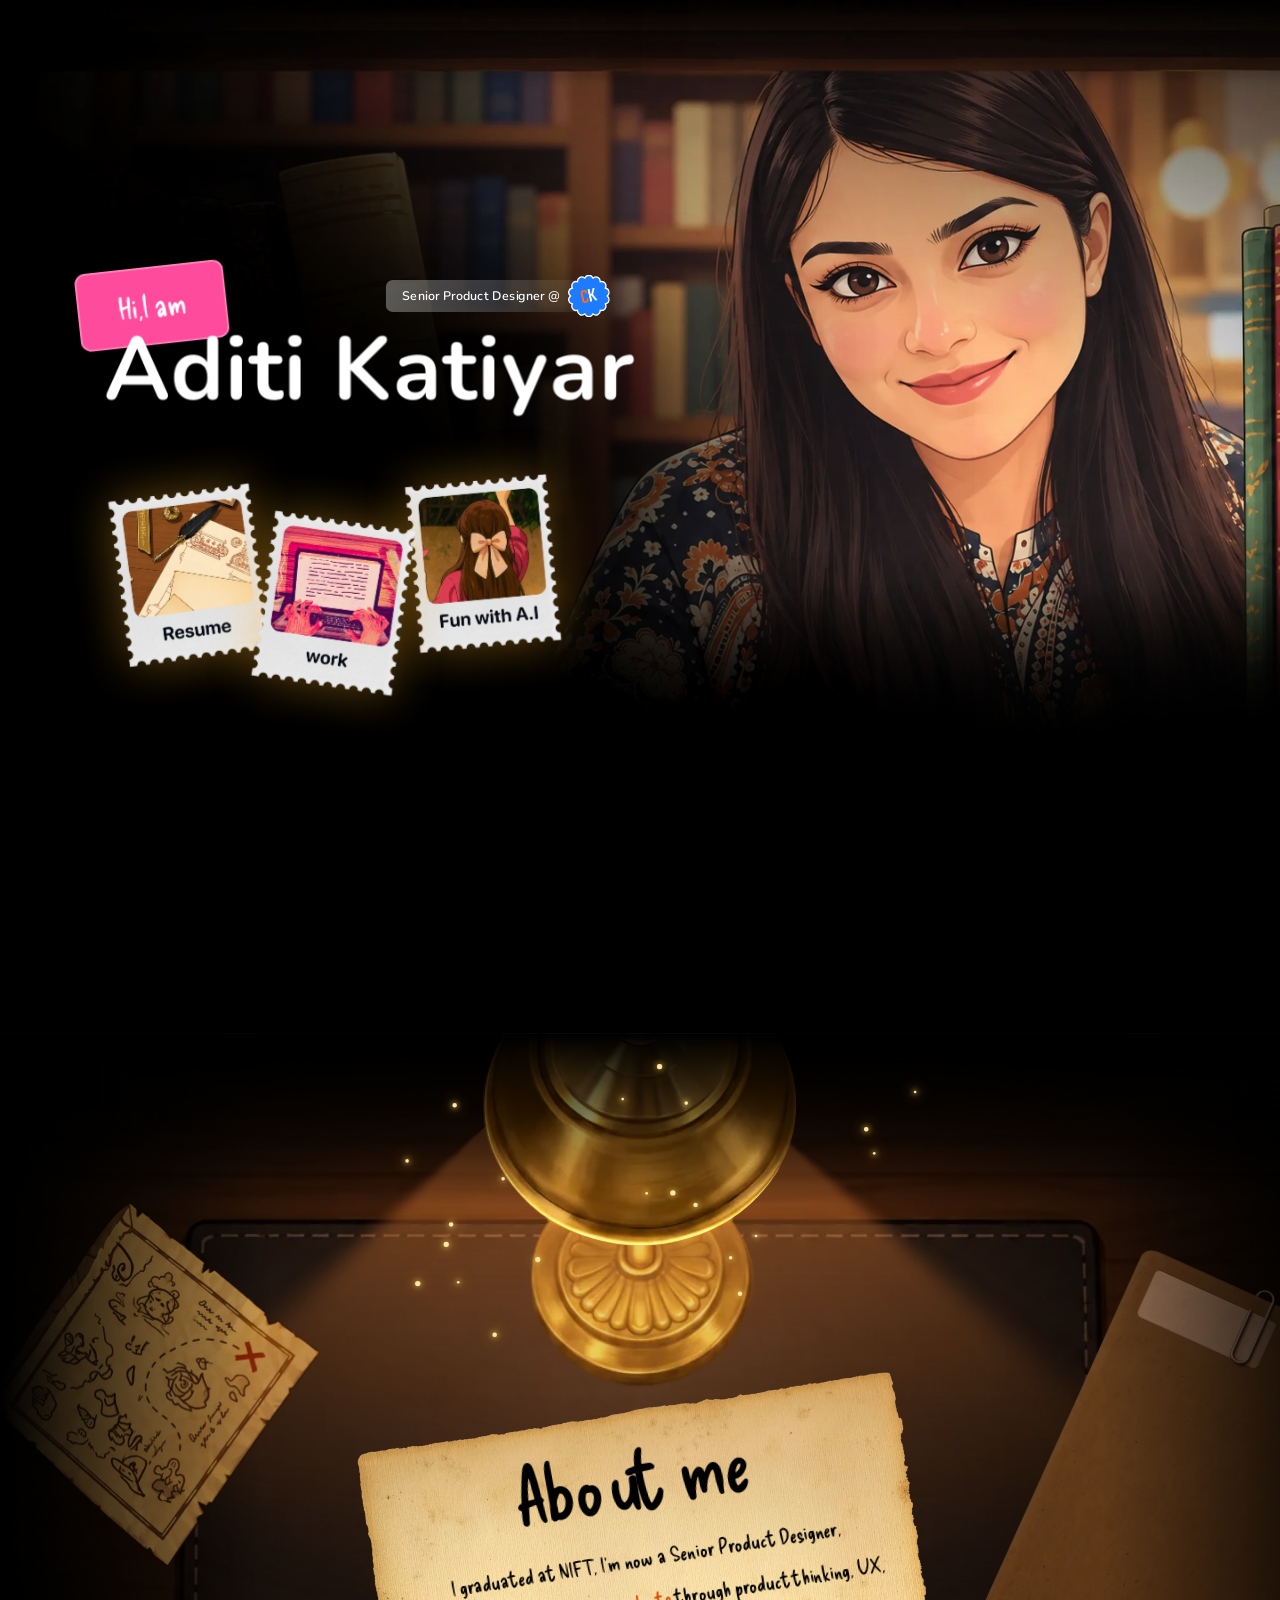
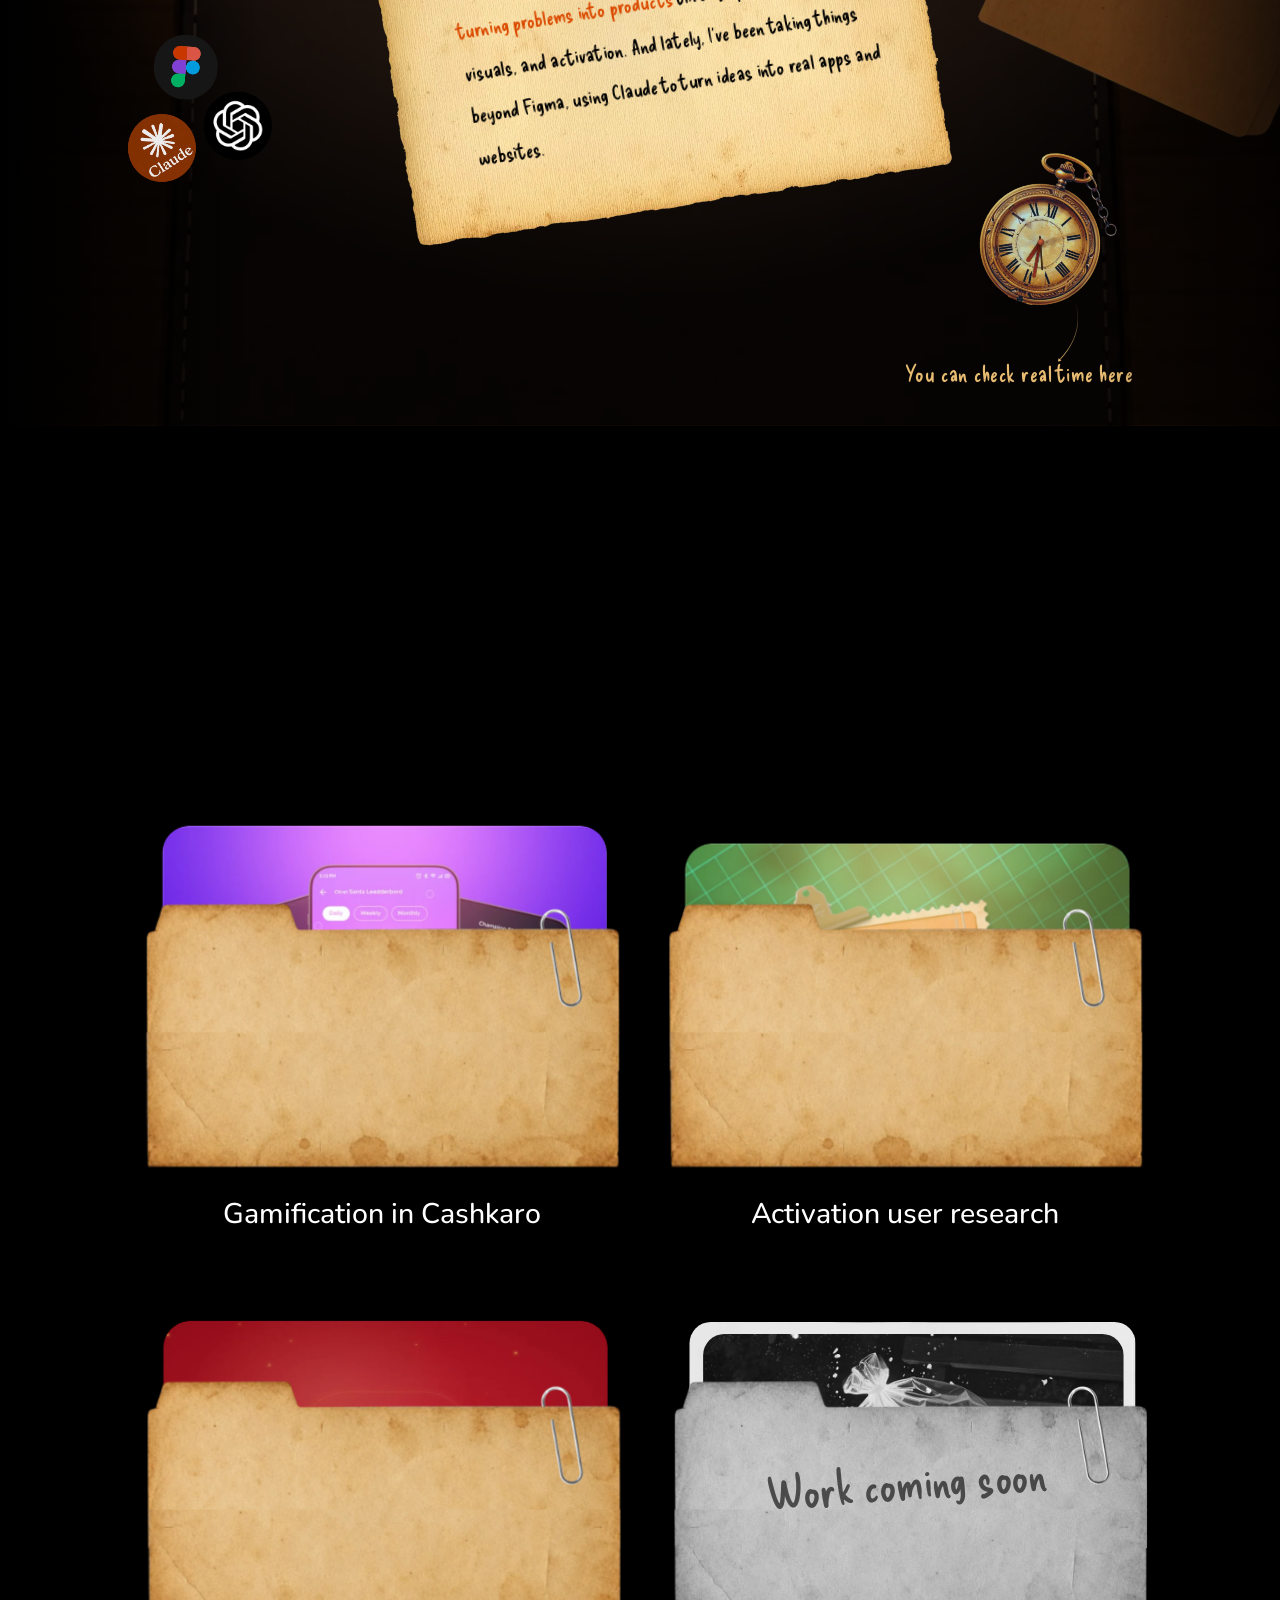
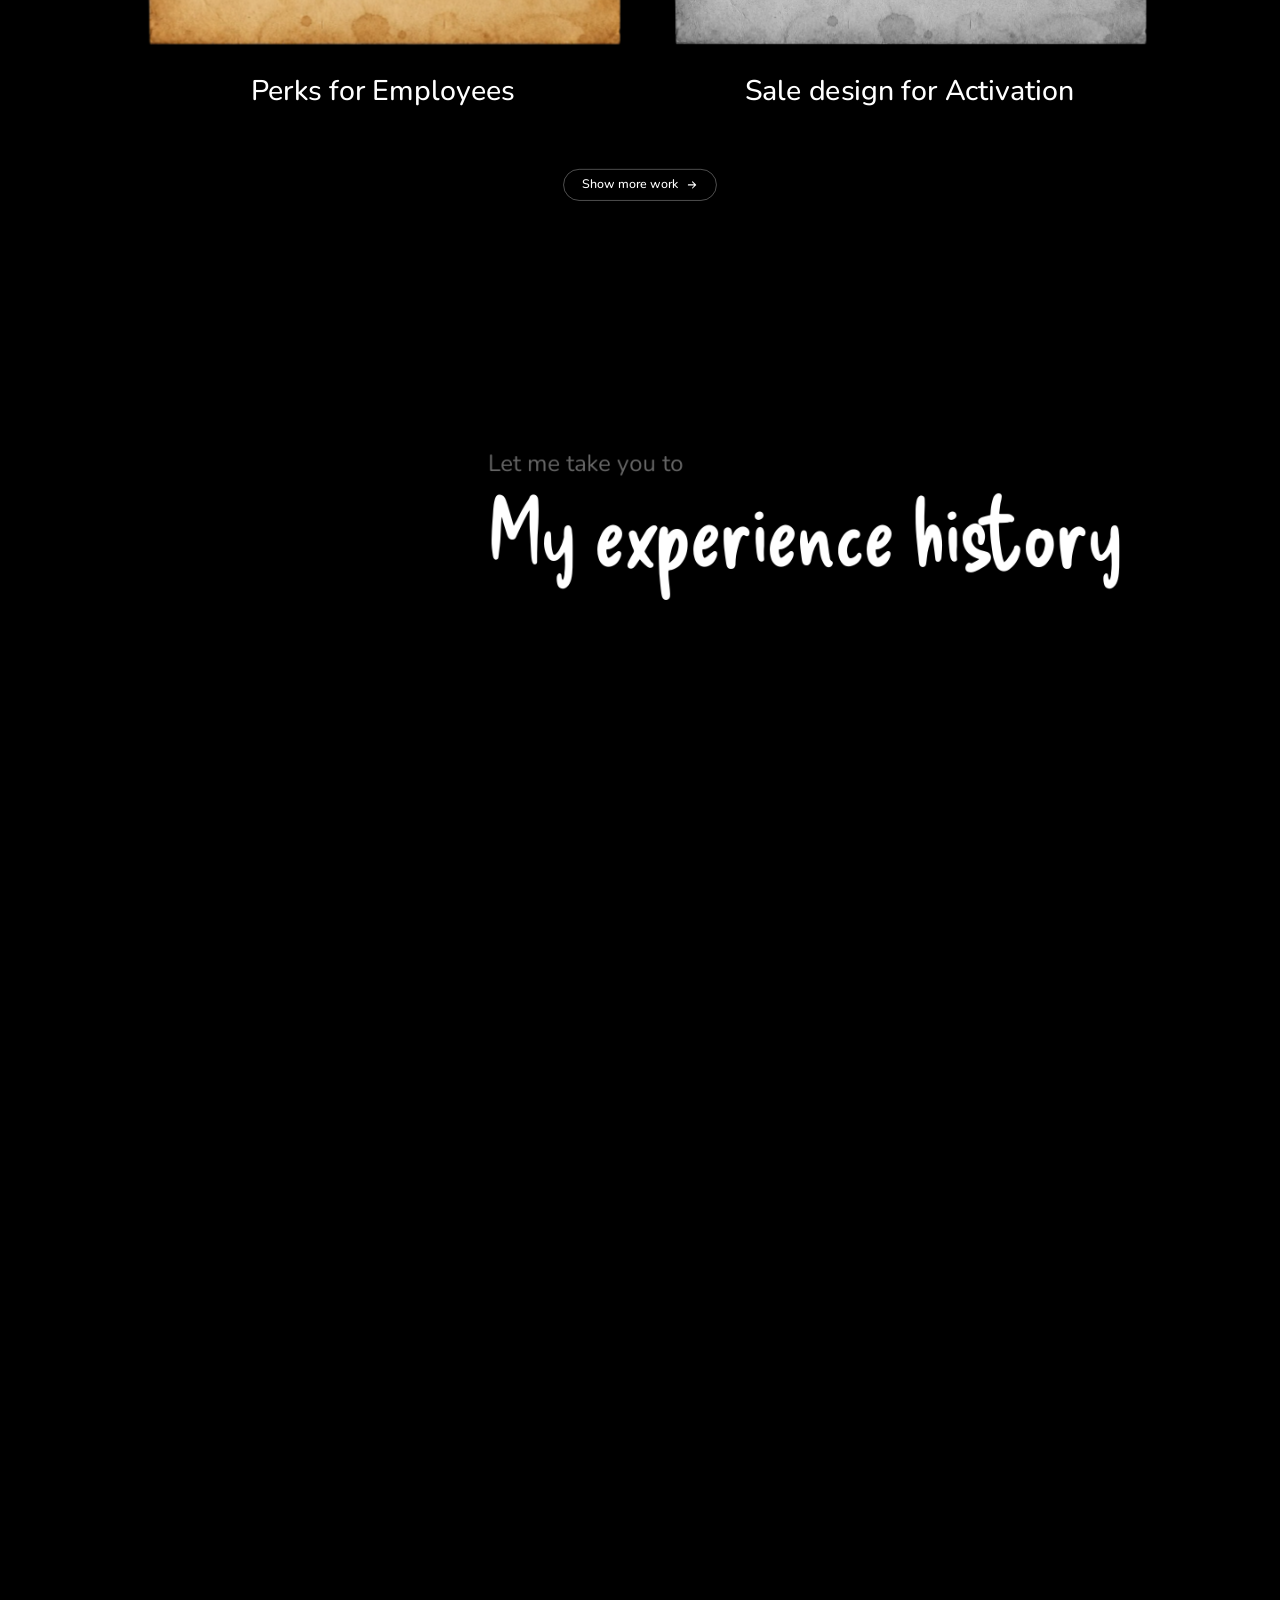
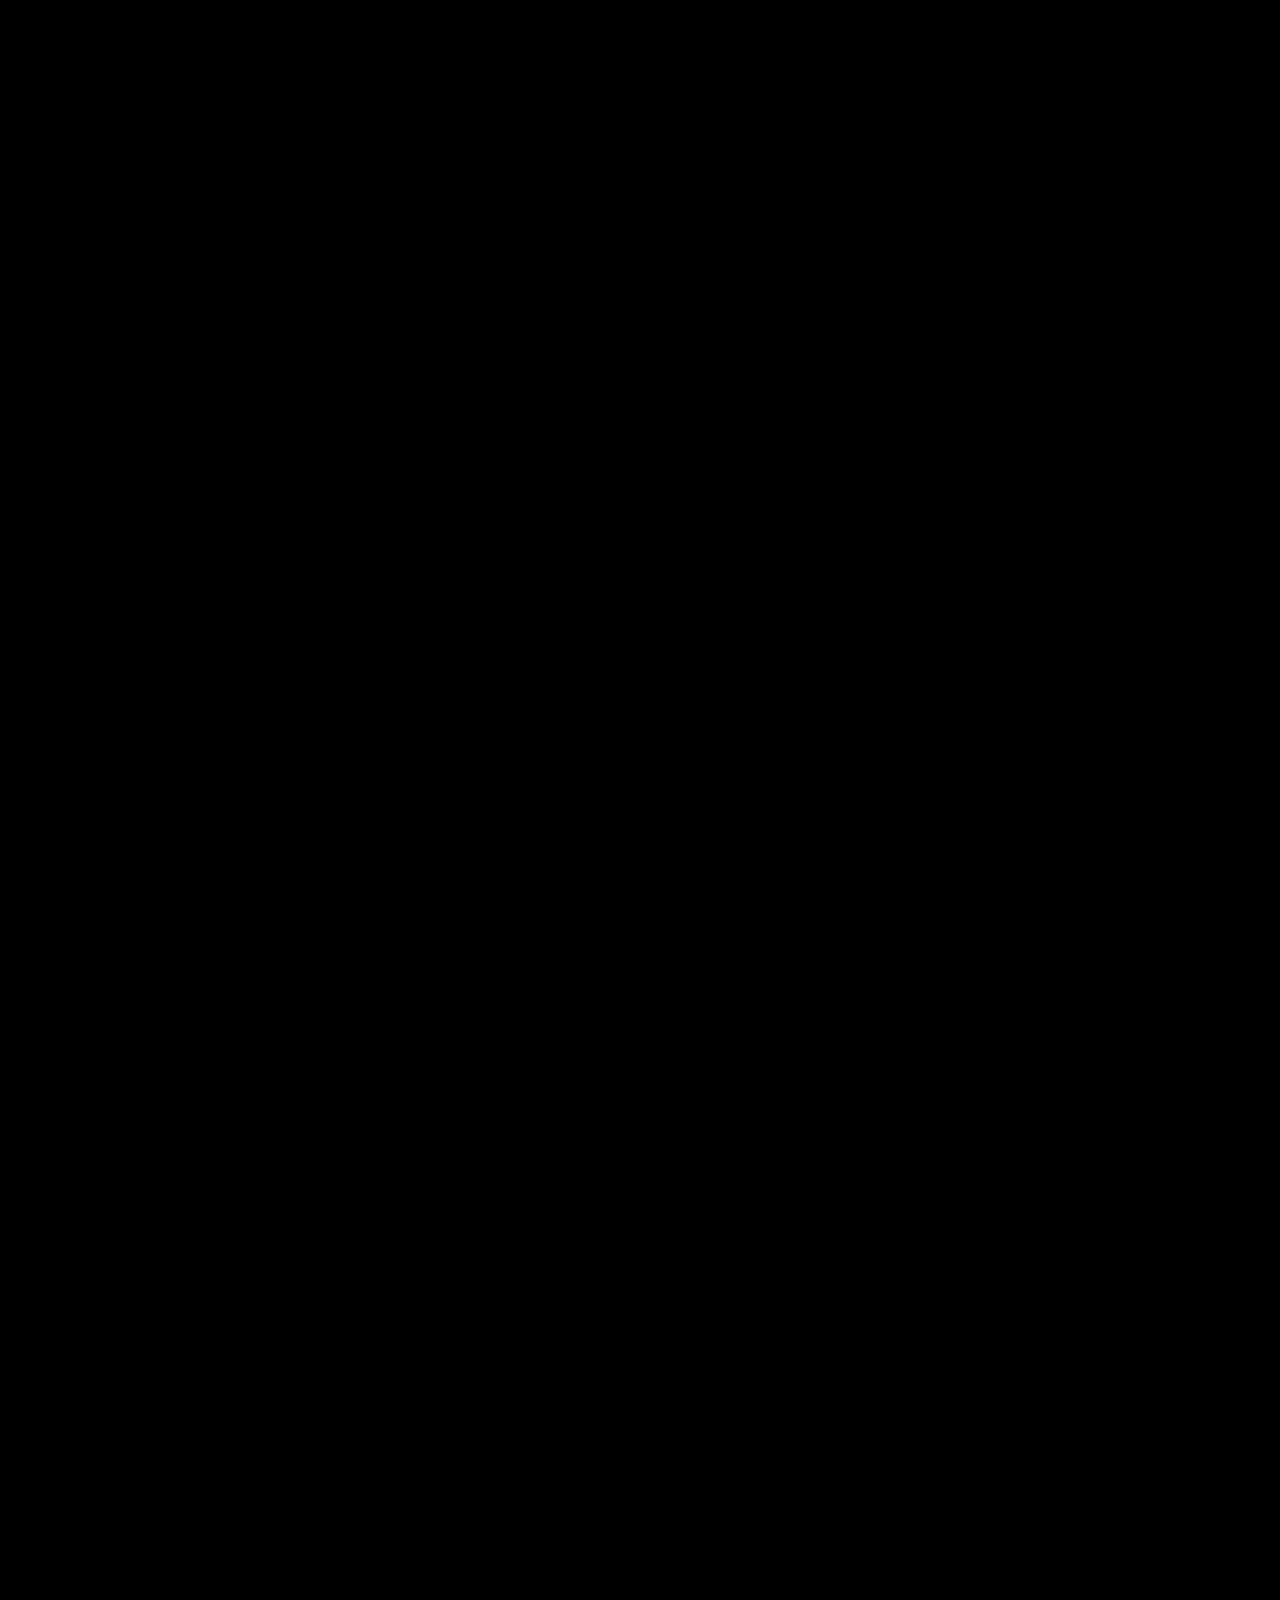
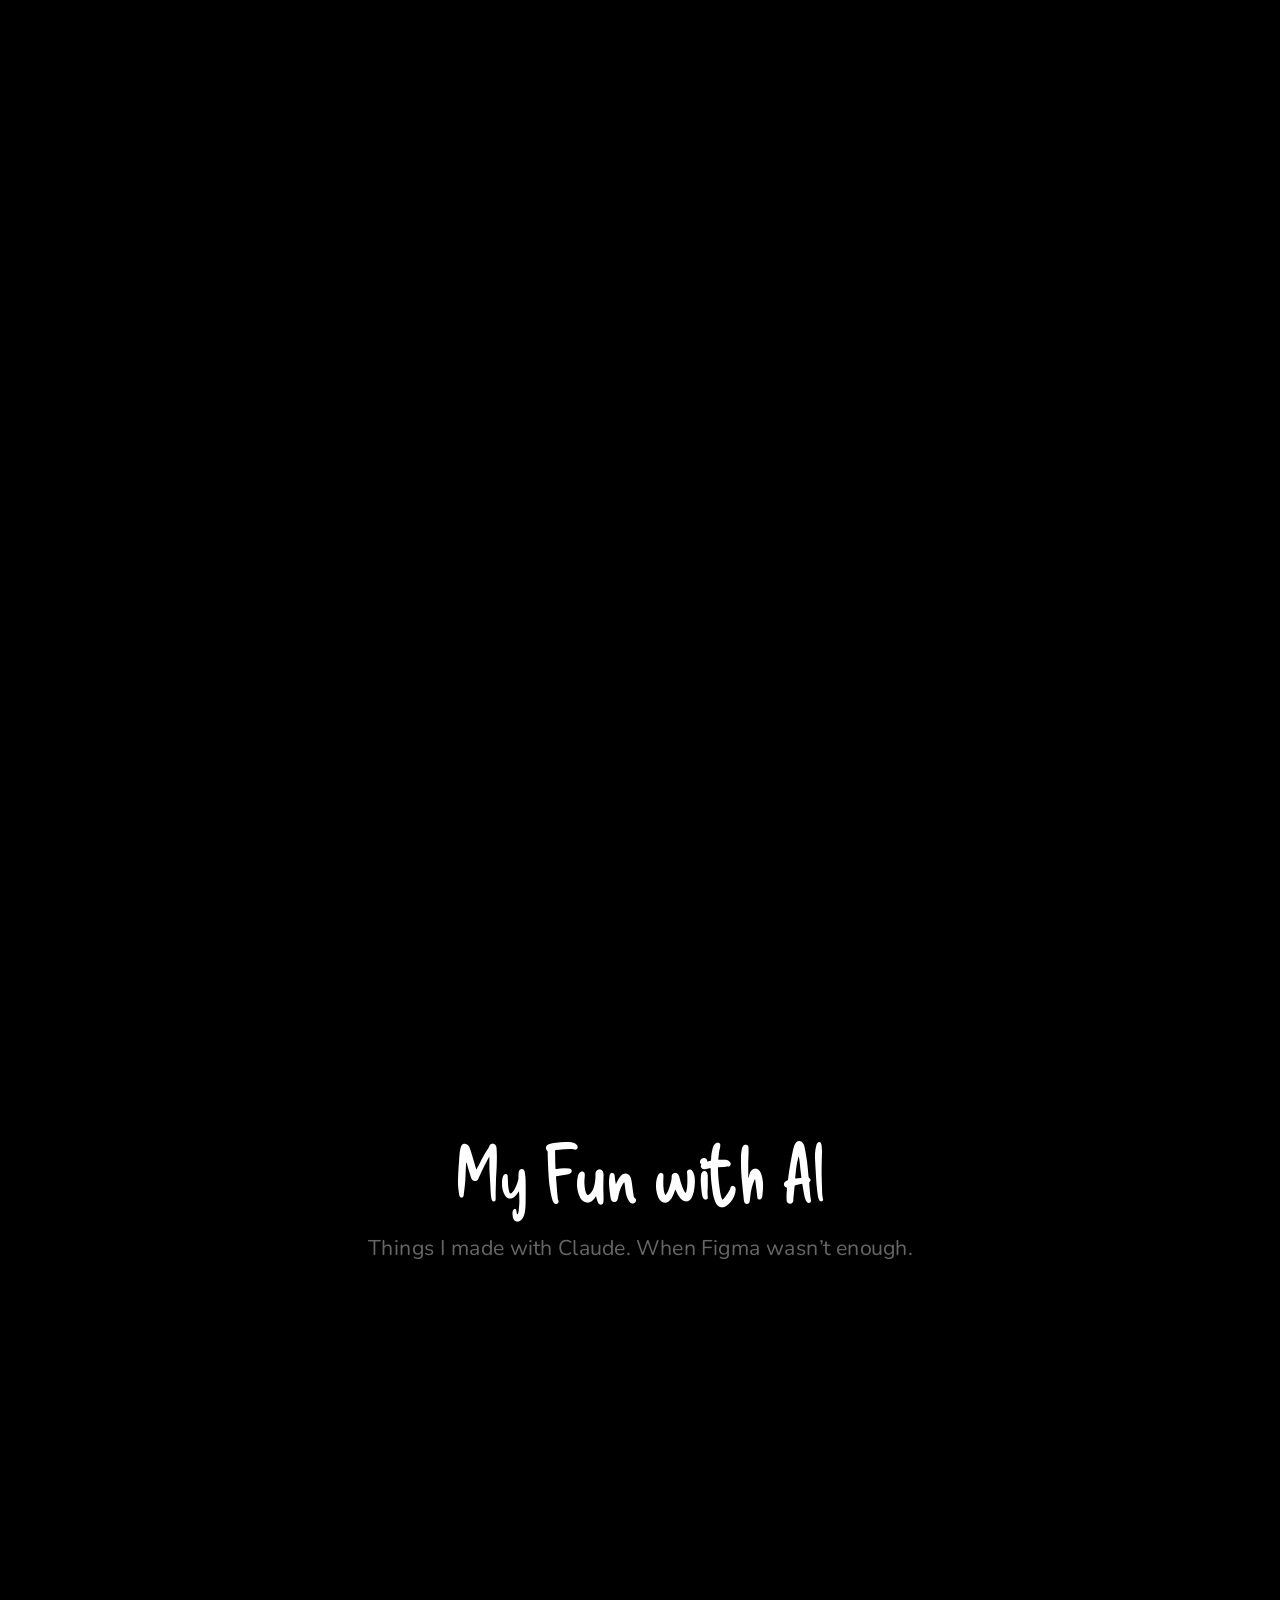
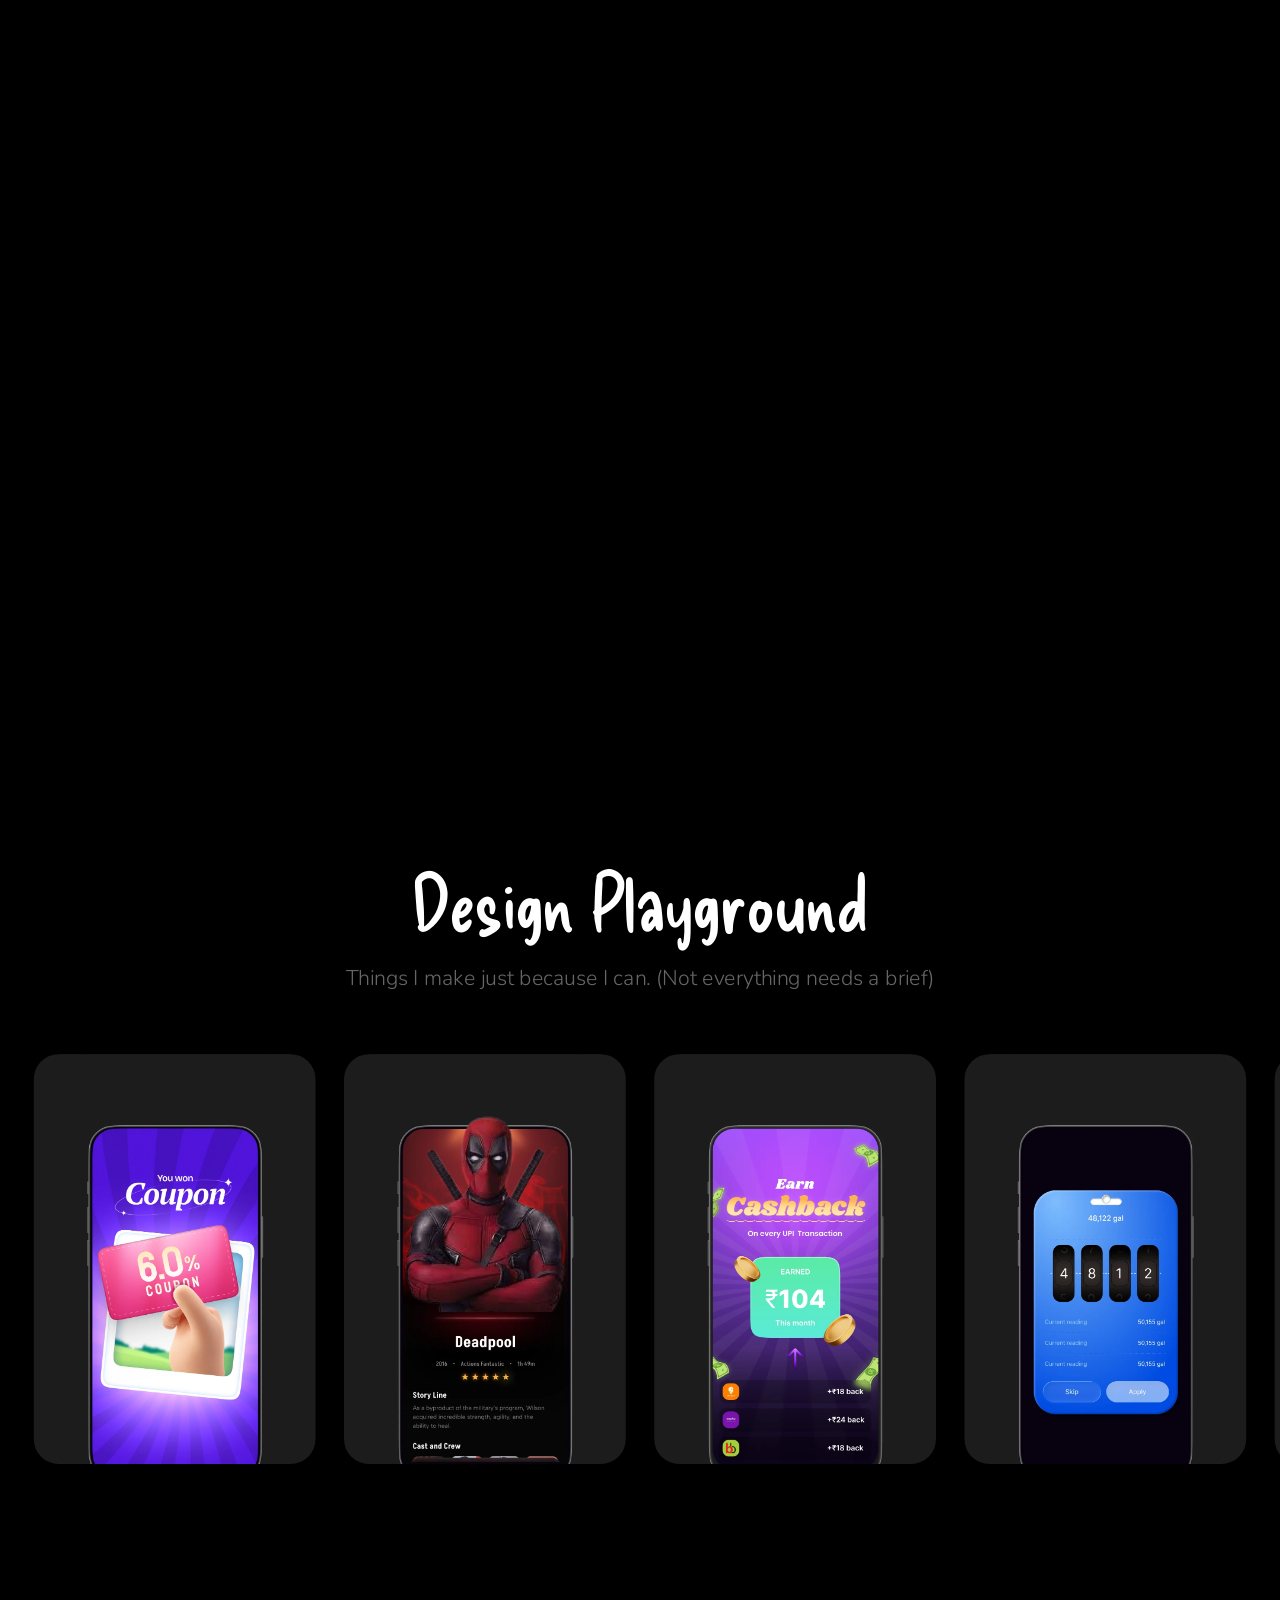
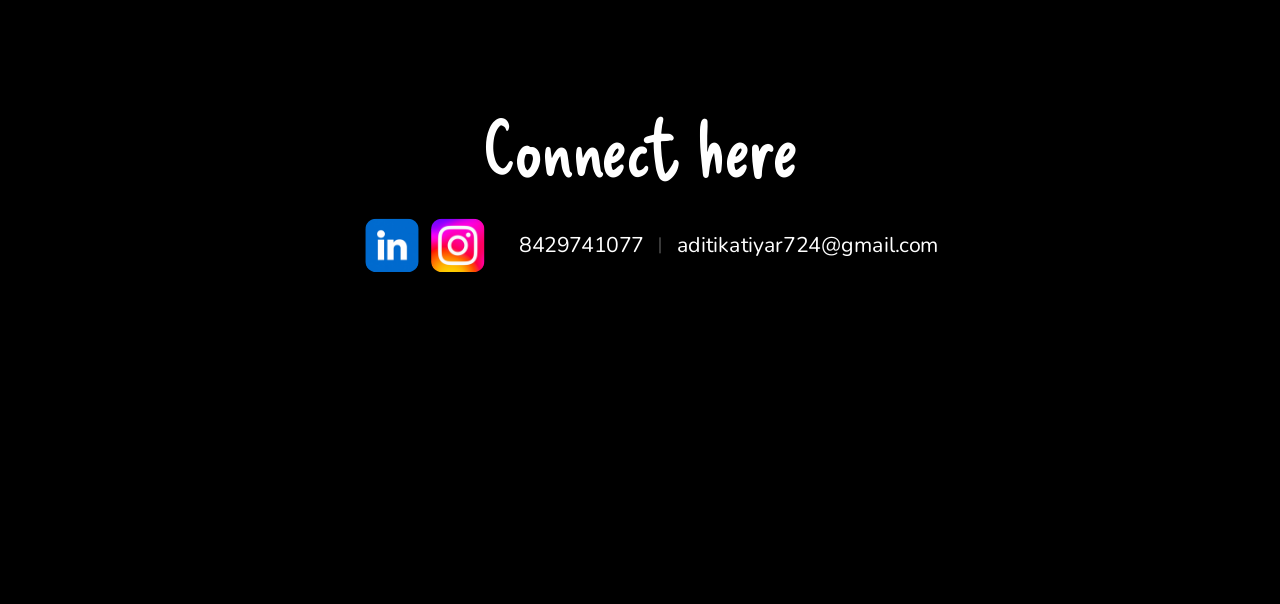
==== commit 2d826882: "More space around Show more work; smaller button with shine Co-Authored-By: Claude Opus 5.5 <noreply" ====
--- a/index.html
+++ b/index.html
@@ -13,7 +13,7 @@
   <link rel="preconnect" href="https://fonts.googleapis.com">
   <link rel="preconnect" href="https://fonts.gstatic.com" crossorigin>
   <link href="https://fonts.googleapis.com/css2?family=Delicious+Handrawn&family=Nunito:wght@300;400;500;600;700&display=swap" rel="stylesheet">
-  <link rel="stylesheet" href="styles.css?v=24">
+  <link rel="stylesheet" href="styles.css?v=26">
 </head>
 <body>
 <!-- ================= Loader ================= -->
@@ -450,67 +450,67 @@
   </section>
 
   <!-- ================= Claude lab ================= -->
-  <div class="abs heading" id="lab" style="left:440px;top:8354px;width:560px">
+  <div class="abs heading" id="lab" style="left:440px;top:8474px;width:560px">
     <h2 class="type-in">My Fun with AI</h2>
     <p>Things I made with Claude. When Figma wasn’t enough.</p>
   </div>
 
-  <div class="box lab-part" data-lab="1" style="left:22.11px;top:8529.34px;width:747.418px;height:612.018px">
+  <div class="box lab-part" data-lab="1" style="left:22.11px;top:8649.34px;width:747.418px;height:612.018px">
     <div class="lab-frame" style="transform:rotate(-100.12deg)"><img class="fill" src="assets/lab-frame.webp" alt=""></div>
   </div>
-  <a class="box lab-part lab-link" href="https://aditikatiyar724-hub.github.io/designer-essentials/" target="_blank" rel="noopener" aria-label="Designer Essentials game (opens in a new tab)" data-lab="1" style="left:130.83px;top:8626.55px;width:530.89px;height:411.722px">
+  <a class="box lab-part lab-link" href="https://aditikatiyar724-hub.github.io/designer-essentials/" target="_blank" rel="noopener" aria-label="Designer Essentials game (opens in a new tab)" data-lab="1" style="left:130.83px;top:8746.55px;width:530.89px;height:411.722px">
     <div class="lab-paper" style="transform:rotate(-10.09deg)"><img class="fill" src="assets/lab-shot-1.webp" alt="Designer Essentials game"></div>
   </a>
-  <a class="box lab-part lab-link" href="https://aditikatiyar724-hub.github.io/designer-essentials/" target="_blank" rel="noopener" tabindex="-1" aria-hidden="true" data-lab="1" style="left:183.84px;top:8487.67px;width:347.062px;height:232.274px">
+  <a class="box lab-part lab-link" href="https://aditikatiyar724-hub.github.io/designer-essentials/" target="_blank" rel="noopener" tabindex="-1" aria-hidden="true" data-lab="1" style="left:183.84px;top:8607.67px;width:347.062px;height:232.274px">
     <div style="width:320.505px;height:178.157px;transform:rotate(-10.24deg)">
       <div class="clip"><img src="assets/lab-clip-big.webp" alt="" style="left:-6.25%;top:-91.42%;width:112.49%;height:269.74%"></div>
     </div>
   </a>
 
-  <div class="box lab-part" data-lab="2" style="left:691.94px;top:8597.59px;width:774.693px;height:654.958px">
+  <div class="box lab-part" data-lab="2" style="left:691.94px;top:8717.59px;width:774.693px;height:654.958px">
     <div class="lab-frame" style="transform:rotate(-75.38deg) scaleY(-1)"><img class="fill" src="assets/lab-frame.webp" alt=""></div>
   </div>
-  <a class="box lab-part lab-link" href="https://aditikatiyar724-hub.github.io/snap-filters/" target="_blank" rel="noopener" aria-label="Personalised selfie filters (opens in a new tab)" data-lab="2" style="left:804.88px;top:8700.61px;width:548.365px;height:442.973px">
+  <a class="box lab-part lab-link" href="https://aditikatiyar724-hub.github.io/snap-filters/" target="_blank" rel="noopener" aria-label="Personalised selfie filters (opens in a new tab)" data-lab="2" style="left:804.88px;top:8820.61px;width:548.365px;height:442.973px">
     <div class="lab-paper" style="transform:rotate(14.6deg)"><img class="fill" src="assets/lab-shot-2.webp" alt="Personalised selfie filter"></div>
   </a>
-  <a class="box lab-part lab-link" href="https://aditikatiyar724-hub.github.io/snap-filters/" target="_blank" rel="noopener" tabindex="-1" aria-hidden="true" data-lab="2" style="left:1049.18px;top:8621.71px;width:170.201px;height:192.69px">
+  <a class="box lab-part lab-link" href="https://aditikatiyar724-hub.github.io/snap-filters/" target="_blank" rel="noopener" tabindex="-1" aria-hidden="true" data-lab="2" style="left:1049.18px;top:8741.71px;width:170.201px;height:192.69px">
     <div style="width:130.586px;height:163.232px;transform:rotate(15.85deg)"><img class="fill" src="assets/lab-binder.webp" alt=""></div>
   </a>
 
-  <div class="box lab-part" data-lab="3" style="left:272.8px;top:8982.01px;width:730.134px;height:815.528px">
+  <div class="box lab-part" data-lab="3" style="left:272.8px;top:9102.01px;width:730.134px;height:815.528px">
     <div class="lab-frame" style="transform:rotate(156.14deg) scaleY(-1)"><img class="fill" src="assets/lab-frame.webp" alt=""></div>
   </div>
-  <a class="box lab-part lab-link" href="https://aditikatiyar724-hub.github.io/linkedin2/" target="_blank" rel="noopener" aria-label="Santa onboarding video (opens in a new tab)" data-lab="3" style="left:385.98px;top:9104.08px;width:498.564px;height:573.608px">
+  <a class="box lab-part lab-link" href="https://aditikatiyar724-hub.github.io/linkedin2/" target="_blank" rel="noopener" aria-label="Santa onboarding video (opens in a new tab)" data-lab="3" style="left:385.98px;top:9224.08px;width:498.564px;height:573.608px">
     <div class="lab-paper" style="width:332.743px;height:480px;transform:rotate(-23.88deg)"><img class="fill" src="assets/lab-shot-3.webp" alt="Santa onboarding video"></div>
   </a>
-  <a class="box lab-part lab-link" href="https://aditikatiyar724-hub.github.io/linkedin2/" target="_blank" rel="noopener" tabindex="-1" aria-hidden="true" data-lab="3" style="left:443.94px;top:9053.63px;width:155.795px;height:169.106px">
+  <a class="box lab-part lab-link" href="https://aditikatiyar724-hub.github.io/linkedin2/" target="_blank" rel="noopener" tabindex="-1" aria-hidden="true" data-lab="3" style="left:443.94px;top:9173.63px;width:155.795px;height:169.106px">
     <div style="width:108.827px;height:136.033px;transform:rotate(-24.76deg)"><img class="fill" src="assets/lab-binder.webp" alt=""></div>
   </a>
 
   <!-- Hand-drawn arrows + labels pointing at each card -->
-  <div class="box lab-part" data-lab="1" style="left:106.19px;top:8524.63px;width:124.805px;height:202.17px;transform:scale(.6);transform-origin:69px 175px">
+  <div class="box lab-part" data-lab="1" style="left:106.19px;top:8644.63px;width:124.805px;height:202.17px;transform:scale(.6);transform-origin:69px 175px">
     <div style="width:56.854px;height:194.952px;transform:rotate(158.34deg)">
       <div class="lab-arrow" style="inset:-0.77% -2.64% 0 0"><img class="fill" src="assets/lab-arrow-1.svg" alt=""></div>
     </div>
   </div>
-  <a class="abs lab-note lab-part lab-link" href="https://aditikatiyar724-hub.github.io/designer-essentials/" target="_blank" rel="noopener" tabindex="-1" data-lab="1" style="left:120px;top:8562px">Game design</a>
-
-  <div class="box lab-part" data-lab="2" style="left:1294.14px;top:9083px;width:44.322px;height:132.39px;transform:scale(.6);transform-origin:41px 17px">
+  <a class="abs lab-note lab-part lab-link" href="https://aditikatiyar724-hub.github.io/designer-essentials/" target="_blank" rel="noopener" tabindex="-1" data-lab="1" style="left:120px;top:8682px">Game design</a>
+
+  <div class="box lab-part" data-lab="2" style="left:1294.14px;top:9203px;width:44.322px;height:132.39px;transform:scale(.6);transform-origin:41px 17px">
     <div style="width:36.992px;height:130.505px;transform:rotate(3.25deg)">
       <div class="lab-arrow" style="inset:-1.15% -4.05% 0 0"><img class="fill" src="assets/lab-arrow-2.svg" alt=""></div>
     </div>
   </div>
-  <a class="abs lab-note lab-part lab-link" href="https://aditikatiyar724-hub.github.io/snap-filters/" target="_blank" rel="noopener" tabindex="-1" data-lab="2" style="left:1203px;top:9175px">Personalised Filters for selfi</a>
-
-  <div class="box lab-part" data-lab="3" style="left:865px;top:9374px;width:102.704px;height:87.968px;transform:scale(.7);transform-origin:30px 76px">
+  <a class="abs lab-note lab-part lab-link" href="https://aditikatiyar724-hub.github.io/snap-filters/" target="_blank" rel="noopener" tabindex="-1" data-lab="2" style="left:1203px;top:9295px">Personalised Filters for selfi</a>
+
+  <div class="box lab-part" data-lab="3" style="left:865px;top:9494px;width:102.704px;height:87.968px;transform:scale(.7);transform-origin:30px 76px">
     <div style="width:35.841px;height:100.755px;transform:rotate(54.24deg) scaleY(-1)">
       <div class="lab-arrow" style="inset:-1.49% -4.18% 0 0"><img class="fill" src="assets/lab-arrow-3.svg" alt=""></div>
     </div>
   </div>
-  <a class="abs lab-note lab-part lab-link" href="https://aditikatiyar724-hub.github.io/linkedin2/" target="_blank" rel="noopener" tabindex="-1" data-lab="3" style="left:856px;top:9368px">Santa onboarding video</a>
+  <a class="abs lab-note lab-part lab-link" href="https://aditikatiyar724-hub.github.io/linkedin2/" target="_blank" rel="noopener" tabindex="-1" data-lab="3" style="left:856px;top:9488px">Santa onboarding video</a>
 
   <!-- ================= Design playground ================= -->
-  <div class="abs heading" id="playground" style="left:409px;top:9850px;width:622px">
+  <div class="abs heading" id="playground" style="left:409px;top:9970px;width:622px">
     <h2 class="type-in">Design Playground</h2>
     <p class="type-in">Things I make just because I can. <span>(Not everything needs a brief)</span></p>
   </div>
--- a/styles.css
+++ b/styles.css
@@ -21,10 +21,10 @@
 .lenis.lenis-smooth { scroll-behavior: auto !important; }
 
 /* The design is a fixed 1440px canvas; it is scaled to the viewport width. */
-.viewport { position: relative; width: 100%; height: calc(11360px * var(--scale)); overflow: hidden; }
+.viewport { position: relative; width: 100%; height: calc(11480px * var(--scale)); overflow: hidden; }
 .stage {
   position: absolute; top: 0; left: 0;
-  width: 1440px; height: 11280px;
+  width: 1440px; height: 11400px;
   transform: scale(var(--scale)); transform-origin: 0 0;
   overflow: hidden; background: #000;
 }
@@ -258,7 +258,7 @@
 }
 
 /* ---------- Experience history ---------- */
-.experience { position: absolute; left: 0; top: 3814px; width: 1440px; height: 1712px; overflow: hidden; background: #000; }
+.experience { position: absolute; left: 0; top: 3934px; width: 1440px; height: 1712px; overflow: hidden; background: #000; }
 .experience > * { pointer-events: none; }
 .fade-top-lg.flip { transform: scaleY(-1); }
 .exp-room { left: 0; top: 305.14px; width: 1440px; height: 1124.523px; }
@@ -558,13 +558,23 @@
 
 /* ---------- Show more work button ---------- */
 .more-work {
-  left: 50%; top: 3748px; translate: -50% 0; z-index: 3;
-  display: inline-flex; align-items: center; gap: 12px; padding: 16px 30px;
-  border: 1.5px solid rgba(255, 255, 255, 0.35); border-radius: 999px;
-  font: 500 22px/1 var(--round); color: #fff; white-space: nowrap;
+  left: 50%; top: 3790px; translate: -50% 0; z-index: 3;
+  display: inline-flex; align-items: center; gap: 8px; padding: 10px 20px;
+  border: 1px solid rgba(255, 255, 255, 0.35); border-radius: 999px;
+  font: 500 14px/1 var(--round); color: #fff; white-space: nowrap;
+  overflow: hidden; isolation: isolate;
   transition: background .3s ease, color .3s ease, border-color .3s ease;
 }
-.more-work svg { width: 22px; height: 22px; transition: translate .3s ease; }
+.more-work svg { width: 14px; height: 14px; transition: translate .3s ease; }
+/* Shine: a soft light band sweeps across the button every few seconds. */
+.more-work::after {
+  content: ""; position: absolute; inset: 0; z-index: -1; pointer-events: none;
+  background: linear-gradient(110deg, transparent 35%, rgba(255, 255, 255, .28) 50%, transparent 65%) no-repeat;
+  background-size: 250% 100%; background-position: 150% 0;
+  animation: more-work-shine 3.2s ease-in-out infinite;
+}
+@keyframes more-work-shine { 0% { background-position: 150% 0; } 45%, 100% { background-position: -50% 0; } }
+@media (prefers-reduced-motion: reduce) { .more-work::after { animation: none; opacity: 0; } }
 .more-work:is(:hover, :focus-visible) { background: #fff; color: #000; border-color: #fff; }
 .more-work:is(:hover, :focus-visible) svg { translate: 4px 0; }
 .more-work:focus-visible { outline: 2px solid rgba(255, 255, 255, 0.6); outline-offset: 4px; }
@@ -578,7 +588,7 @@
 .back-home:is(:hover, :focus-visible) svg { translate: -4px 0; }
 
 /* ---------- Design playground ---------- */
-.playground { left: 38px; top: 10066px; display: flex; gap: 32px; align-items: center; }
+.playground { left: 38px; top: 10186px; display: flex; gap: 32px; align-items: center; }
 .play-card { position: relative; width: 317px; height: 461px; background: #1c1c1c; border-radius: 28px; overflow: hidden; flex: none; transition: transform .25s ease; }
 .play-card > .fill { object-fit: contain; }
 .play-card:hover { transform: translateY(-8px); }
@@ -611,7 +621,7 @@
 .lab-note { margin: 0; font: 22px/1 var(--hand); letter-spacing: -0.44px; color: #e7bb71; white-space: nowrap; }
 
 /* ---------- Connect ---------- */
-.connect { left: 410.8px; top: 10800px; width: 618.4px; display: flex; flex-direction: column; align-items: center; gap: 38px; }
+.connect { left: 410.8px; top: 10920px; width: 618.4px; display: flex; flex-direction: column; align-items: center; gap: 38px; }
 .connect h2 { width: 100%; font: 400 88px/1 var(--hand); letter-spacing: -1.76px; text-align: center; color: #fff; }
 .connect-row { display: flex; align-items: center; gap: 39px; width: 100%; }
 .connect-socials { display: flex; gap: 14.4px; }
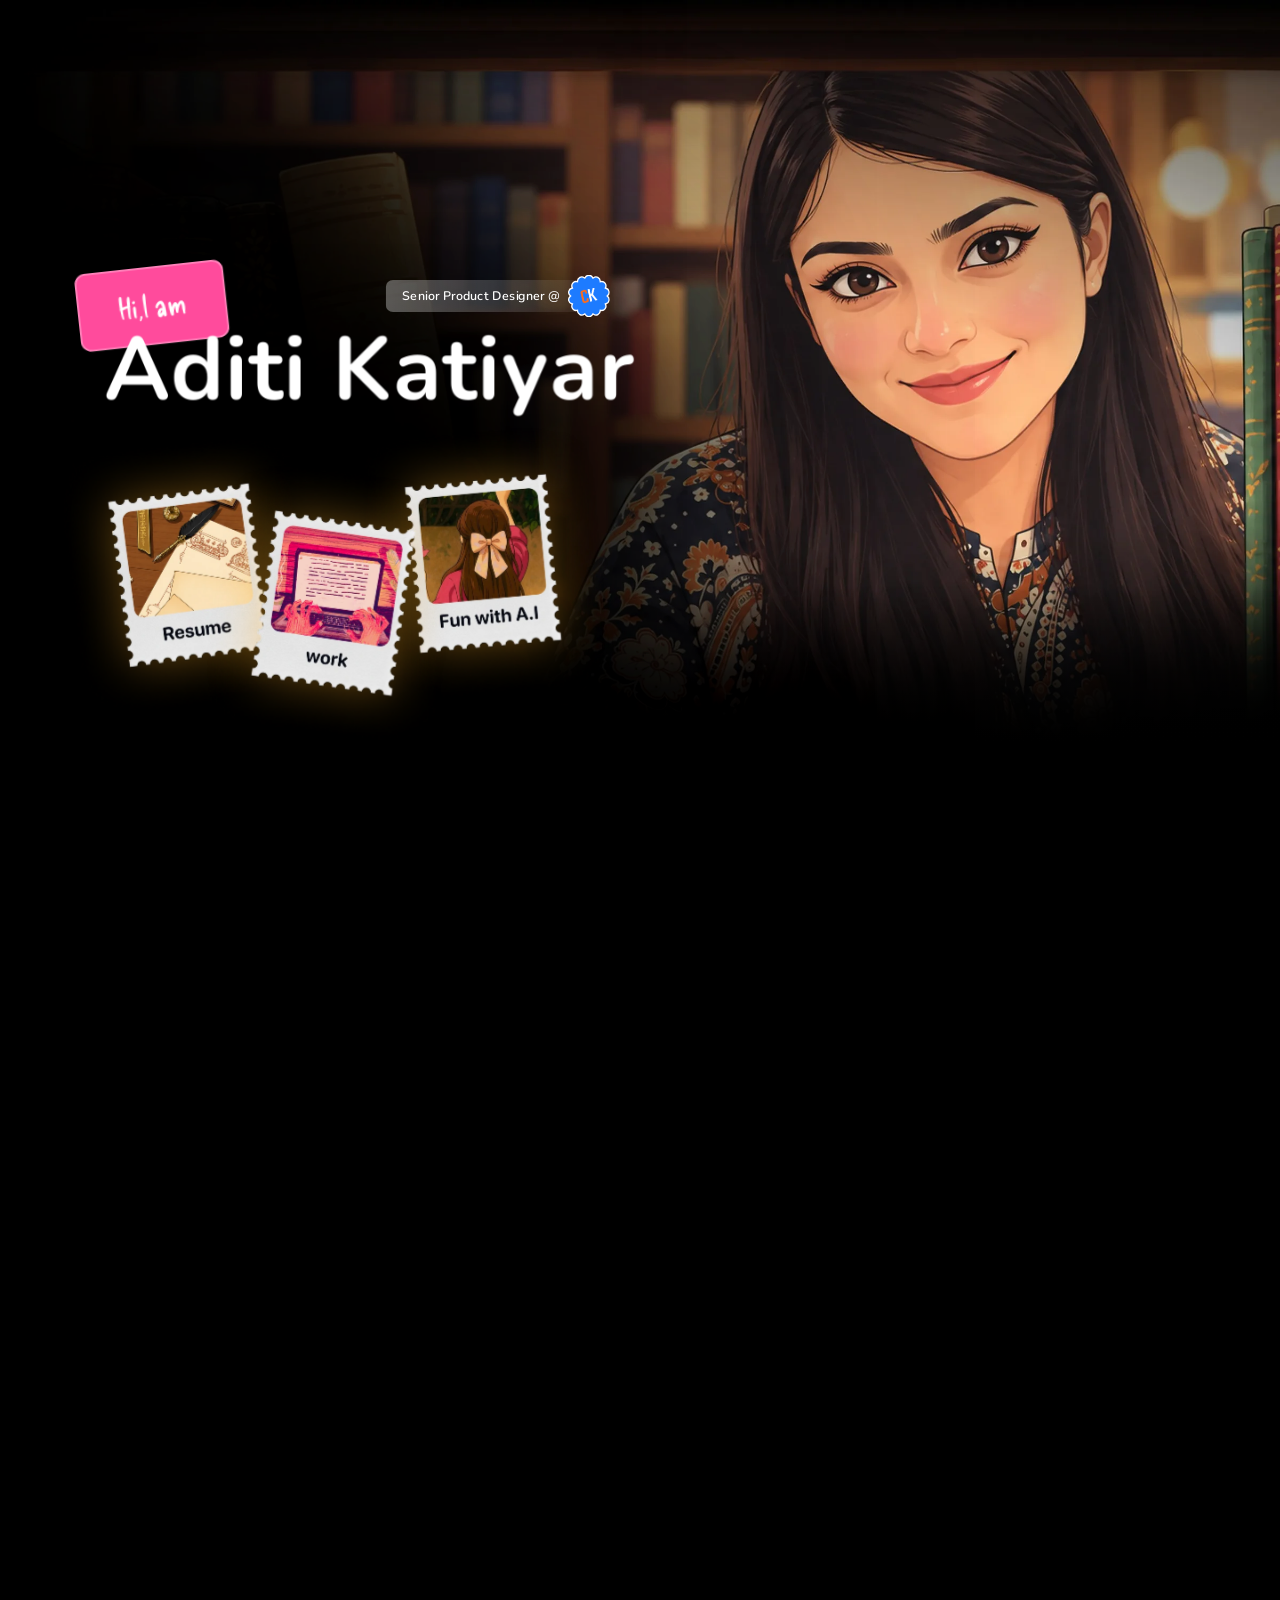
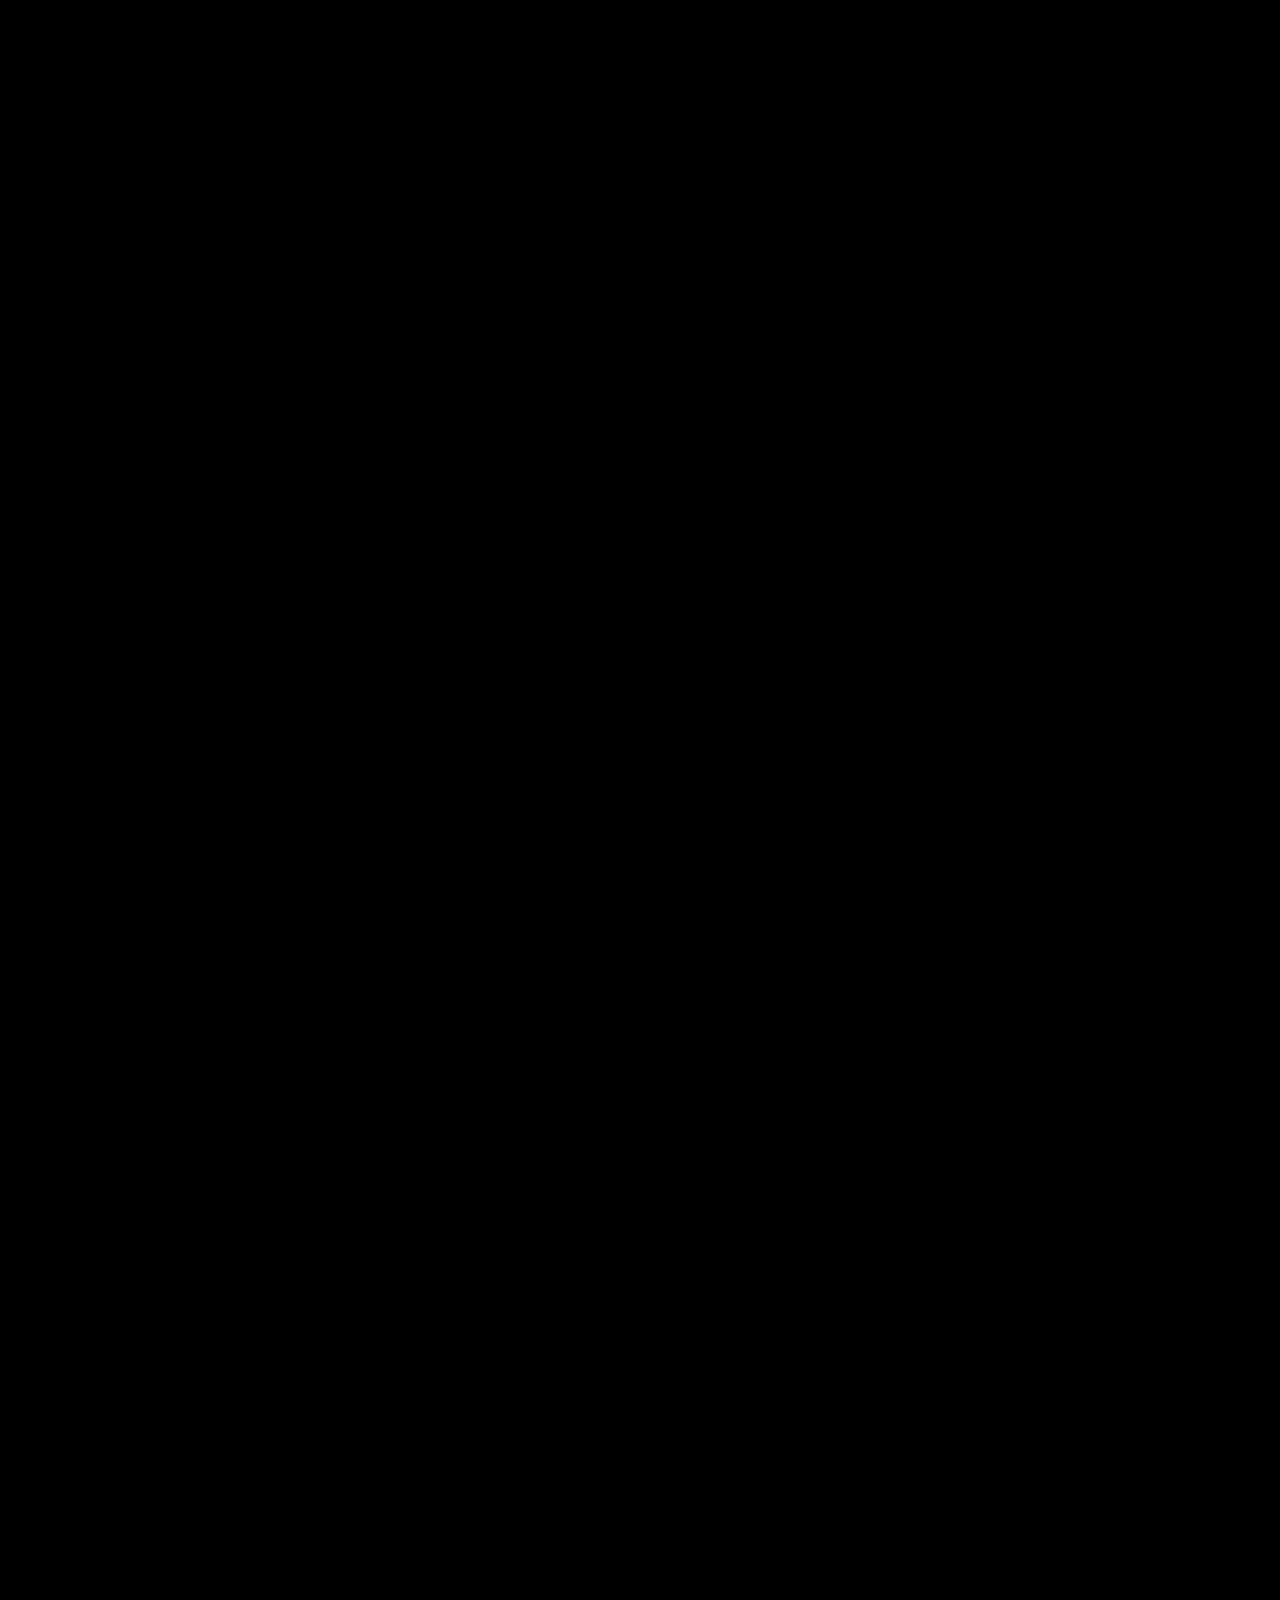
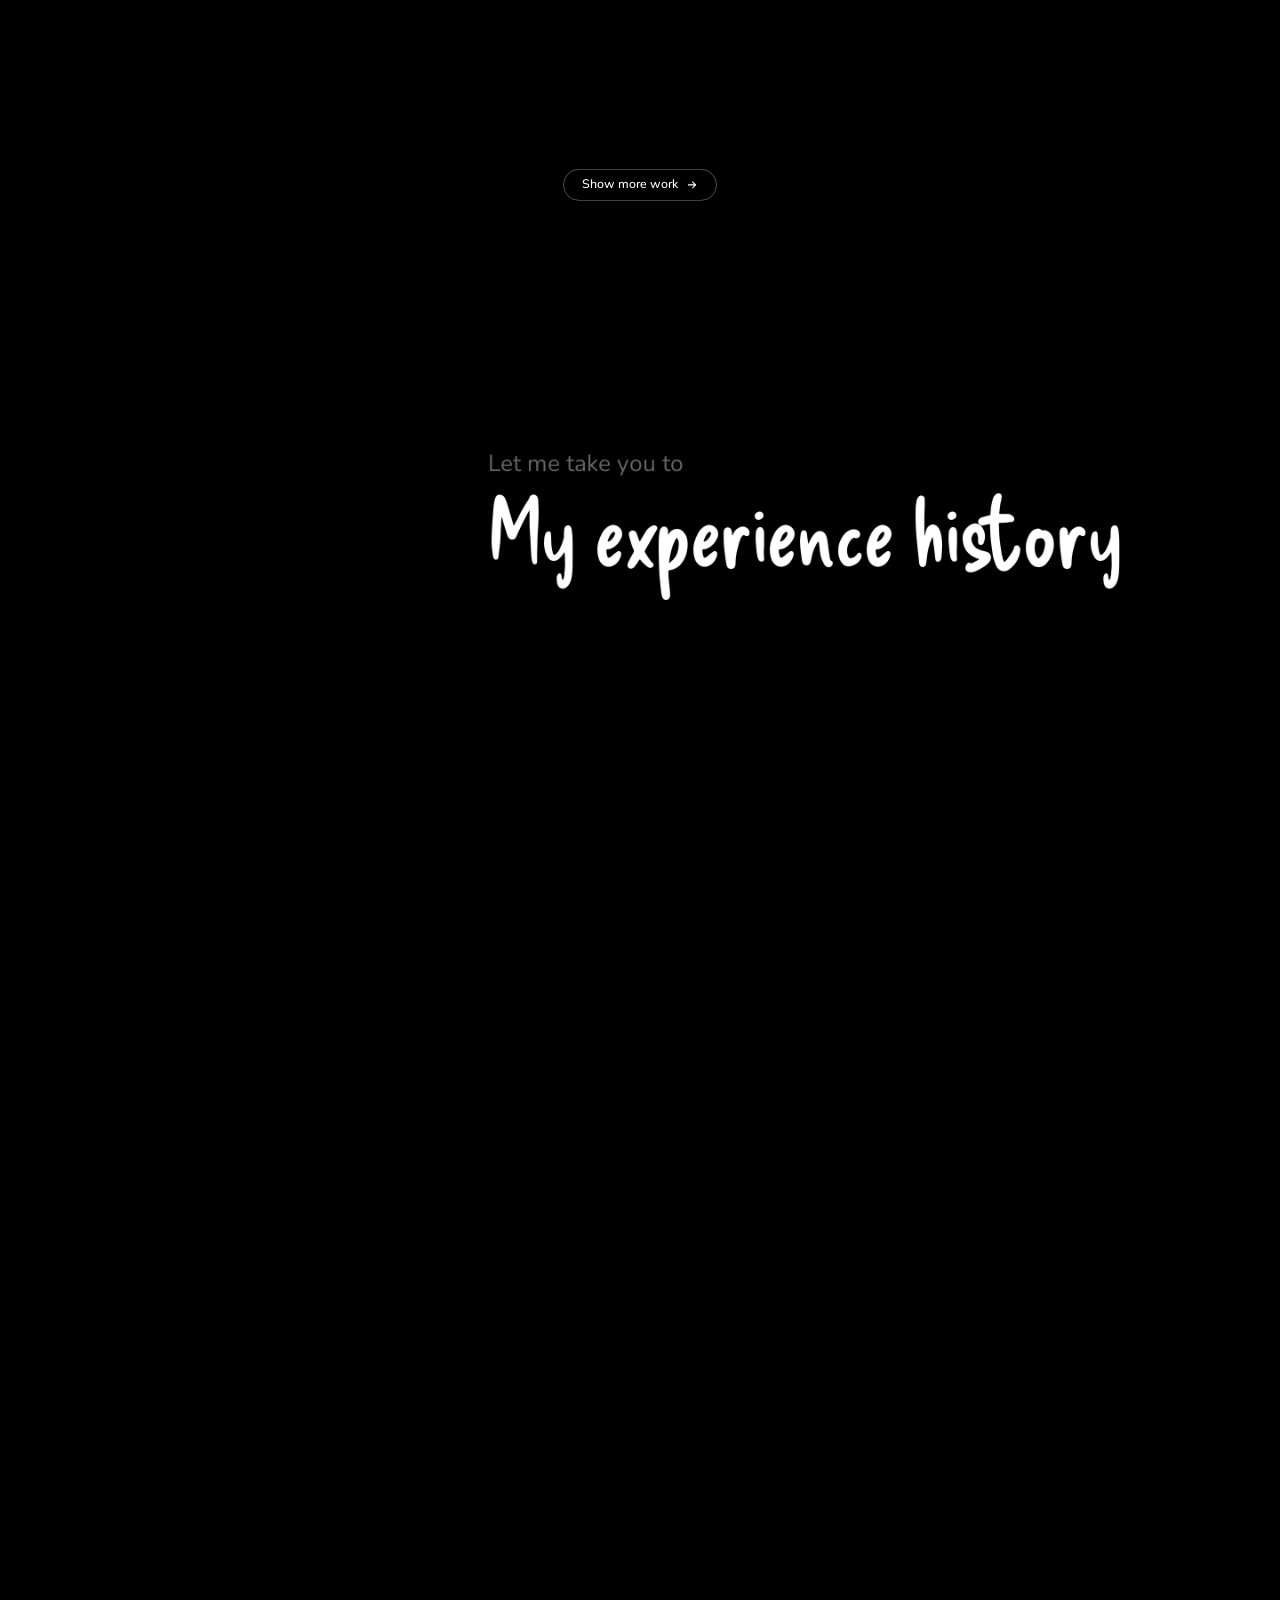
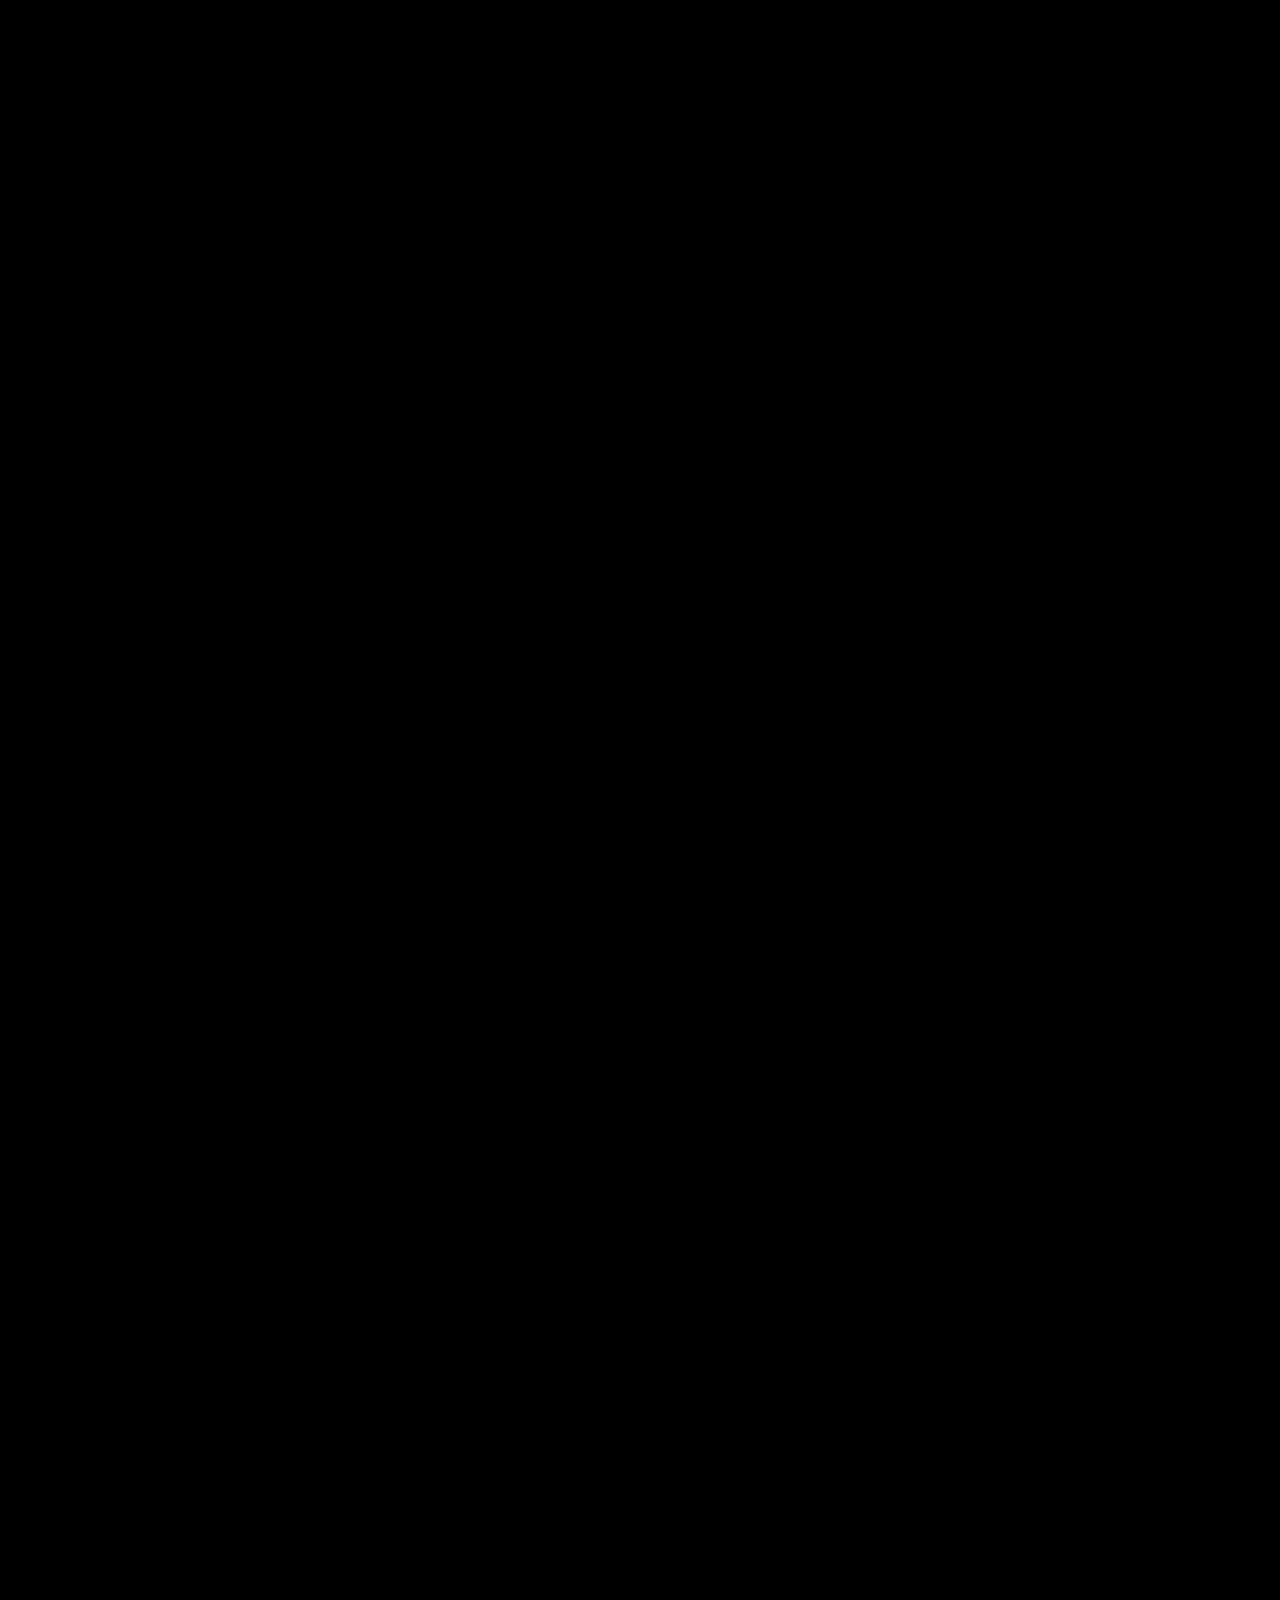
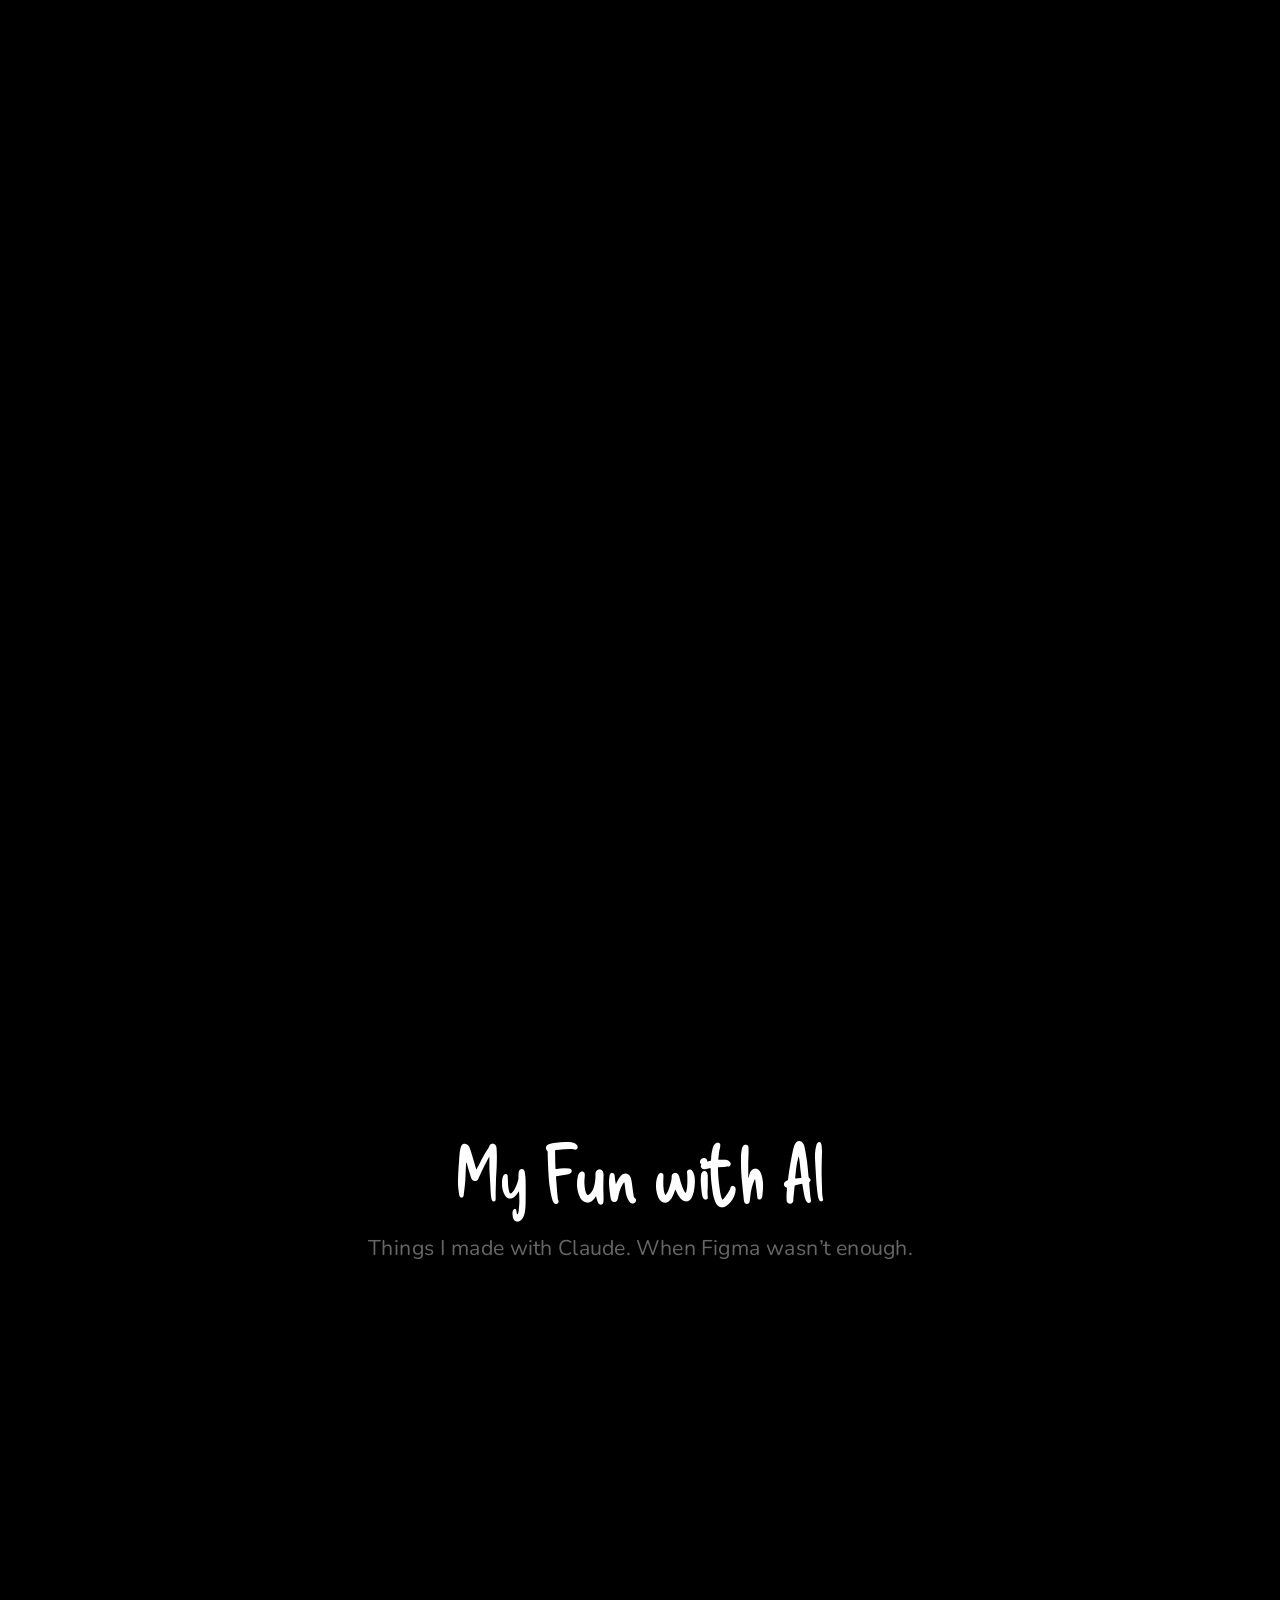
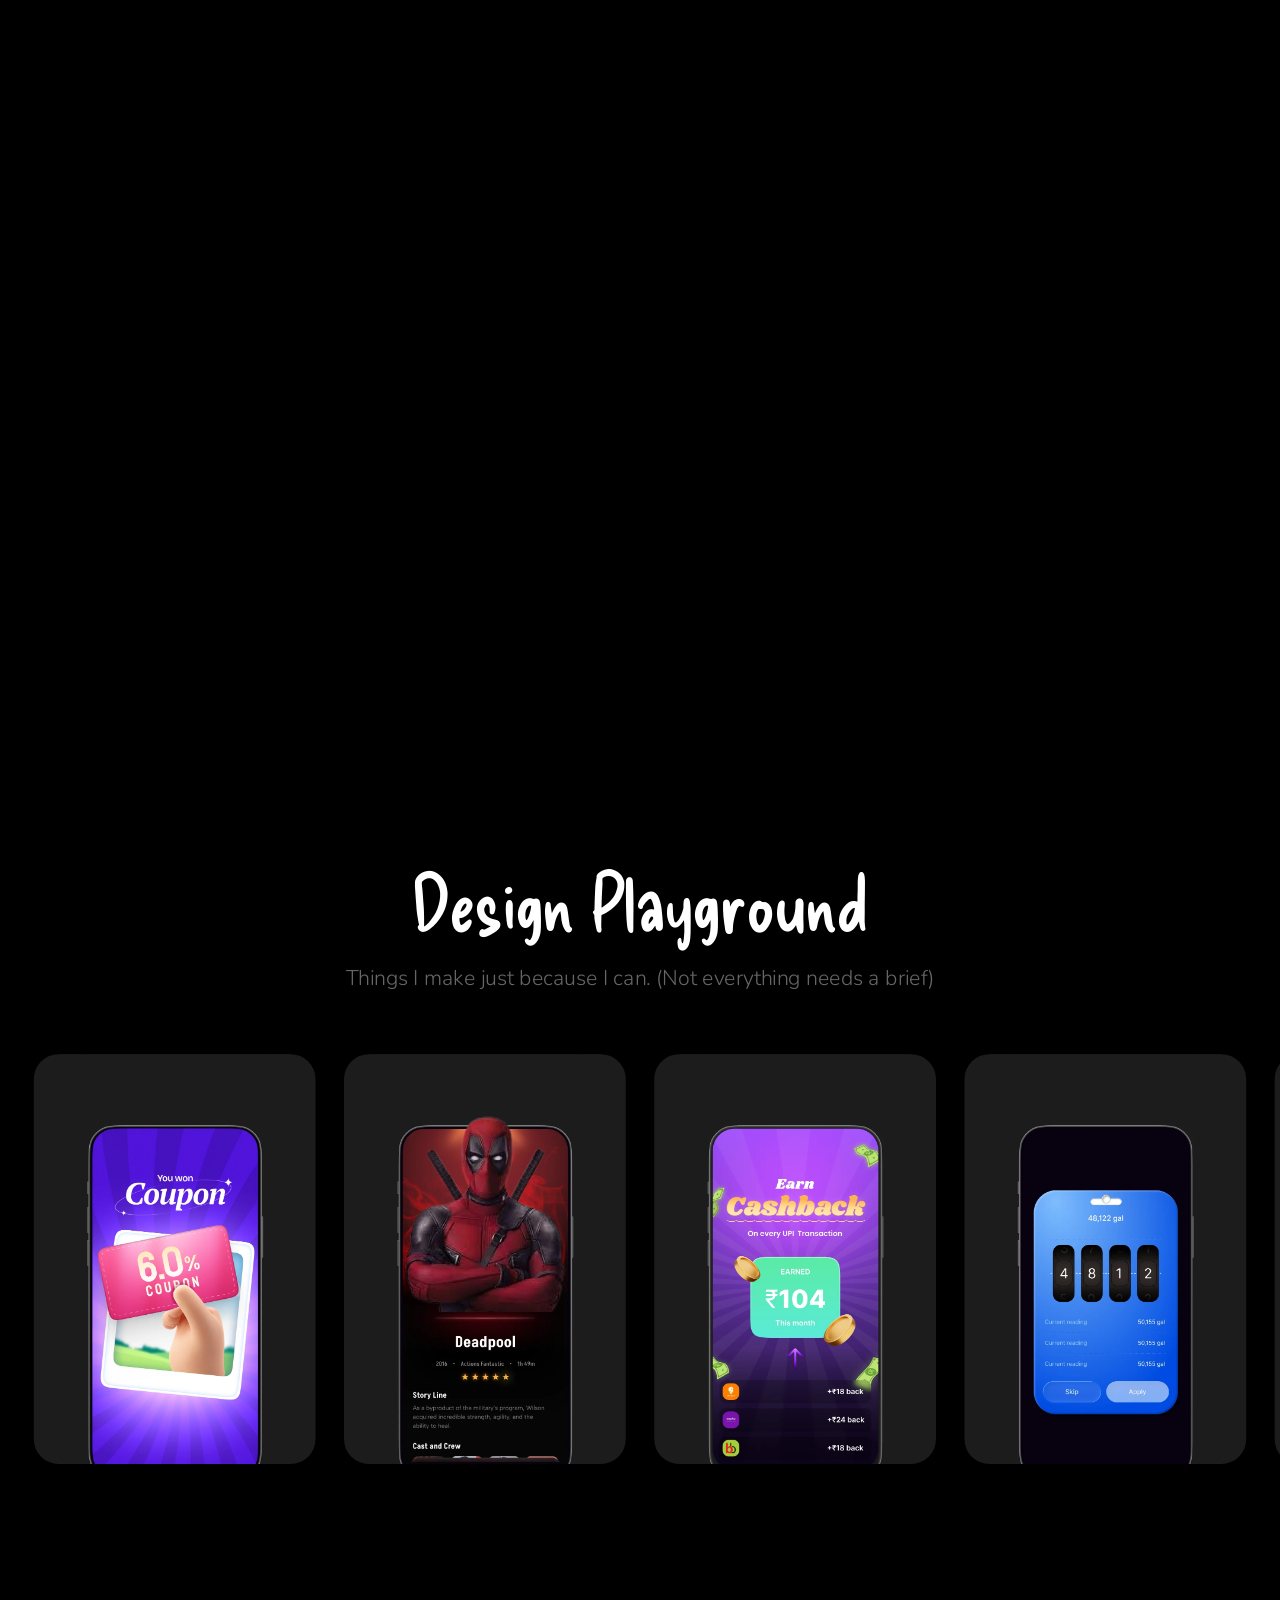
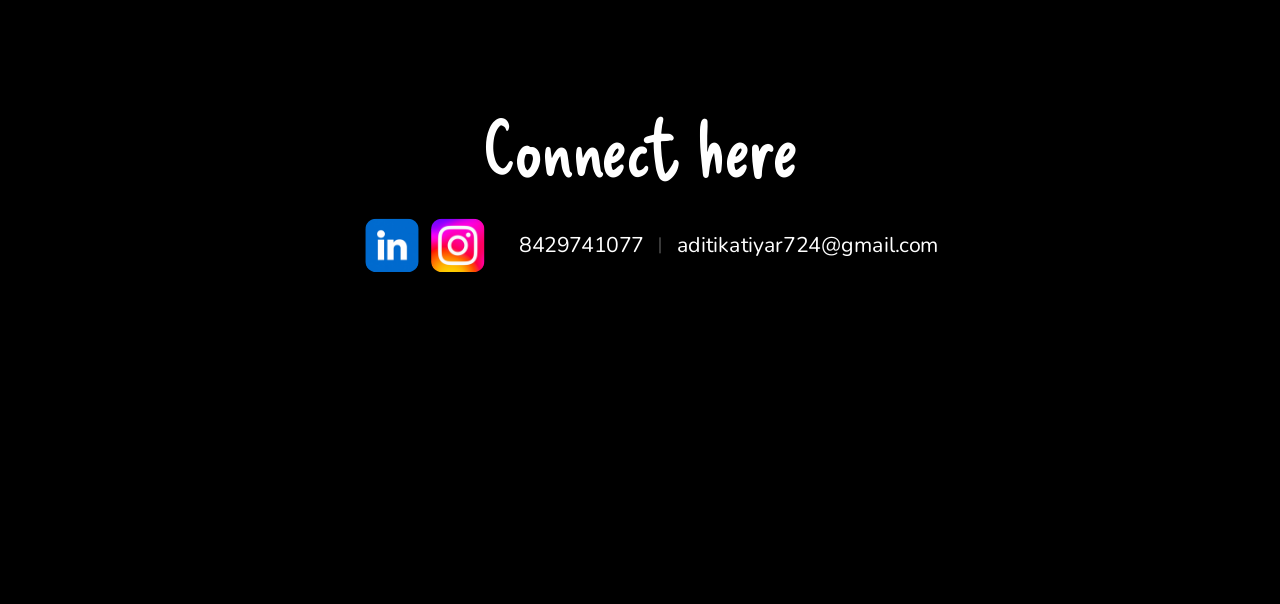
==== commit fcf75b4b: "Open work folders only from the visible strip of artwork, not the folder paper Co-Authored-By: Claud" ====
--- a/index.html
+++ b/index.html
@@ -13,7 +13,7 @@
   <link rel="preconnect" href="https://fonts.googleapis.com">
   <link rel="preconnect" href="https://fonts.gstatic.com" crossorigin>
   <link href="https://fonts.googleapis.com/css2?family=Delicious+Handrawn&family=Nunito:wght@300;400;500;600;700&display=swap" rel="stylesheet">
-  <link rel="stylesheet" href="styles.css?v=26">
+  <link rel="stylesheet" href="styles.css?v=27">
 </head>
 <body>
 <!-- ================= Loader ================= -->
@@ -232,6 +232,8 @@
         <div class="back-sheet" style="transform:rotate(-90deg)"><div class="clip"><img src="assets/work-back.webp" alt=""></div></div>
       </div>
       <!-- Photo, folder, paper clip and wax seal -->
+      <!-- Hover target: only the part of the artwork peeking out above the folder -->
+      <span class="art-hit" aria-hidden="true"></span>
       <div class="box" style="left:75.42px;top:252.32px;width:491.9px;height:322.28px">
         <div class="photo-card tilt work1-art"><img src="assets/work1-gamification.webp?v=4" alt=""></div>
       </div>
@@ -270,6 +272,8 @@
         <div class="back-sheet" style="transform:rotate(-90deg)"><div class="clip"><img src="assets/work-back.webp" alt=""></div></div>
       </div>
       <!-- Photo, folder, paper clip and wax seal -->
+      <!-- Hover target: only the part of the artwork peeking out above the folder -->
+      <span class="art-hit" aria-hidden="true"></span>
       <div class="box" style="left:75.42px;top:252.32px;width:491.9px;height:322.28px">
         <div class="photo-card tilt work2-art"><img src="assets/work2-research.webp?v=4" alt=""></div>
       </div>
@@ -308,6 +312,8 @@
         <div class="back-sheet" style="transform:rotate(-90deg)"><div class="clip"><img src="assets/work-back.webp" alt=""></div></div>
       </div>
       <!-- Photo, folder, paper clip and wax seal -->
+      <!-- Hover target: only the part of the artwork peeking out above the folder -->
+      <span class="art-hit" aria-hidden="true"></span>
       <div class="box" style="left:75.42px;top:252.32px;width:491.9px;height:322.28px">
         <div class="photo-card tilt work3-art"><img src="assets/work3-perks.webp?v=1" alt="Perks: tap and hold to ignite your invite"></div>
       </div>
--- a/styles.css
+++ b/styles.css
@@ -478,6 +478,14 @@
 .work-card.touched .photo-card:is(.work1-art, .work2-art, .work3-art) { animation: art-tuck-in .75s both; }
 .work-card:is(:hover, :focus-visible) .photo-card:is(.work1-art, .work2-art, .work3-art) { animation: art-pull-out .8s both; }
 .work-card .lift > .seal { z-index: 6; }
+/* Folders with artwork open only from the strip of artwork peeking out above the folder, not from the paper.
+   Once open, the pulled-out artwork itself keeps the hover so it doesn't flicker shut. */
+.work-card:not(.soon) .lift > *, .work-card:not(.soon) .work-title { pointer-events: none; }
+.work-card .lift > .art-hit {
+  position: absolute; left: 70px; top: 285.5px; width: 500px; height: 96px; z-index: 1; pointer-events: auto;
+  clip-path: polygon(0 0, 100% 0, 100% 100%, 150px 100%, 140px 68px, 0 68px);
+}
+.work-card:hover .lift > .box:has(> .photo-card:is(.work1-art, .work2-art, .work3-art)) { pointer-events: auto; }
 /* Hover backdrop (Figma 1402:96641): 85% black with a 16.5px backdrop blur and two soft glows (per card, from Figma) covers the page,
    the folder and the title; only the artwork (z 5) and wax seal (z 6) sit above it. The lift is not raised here so it
    stays out of the stacking order and those z-indexes compete with the backdrop directly. */
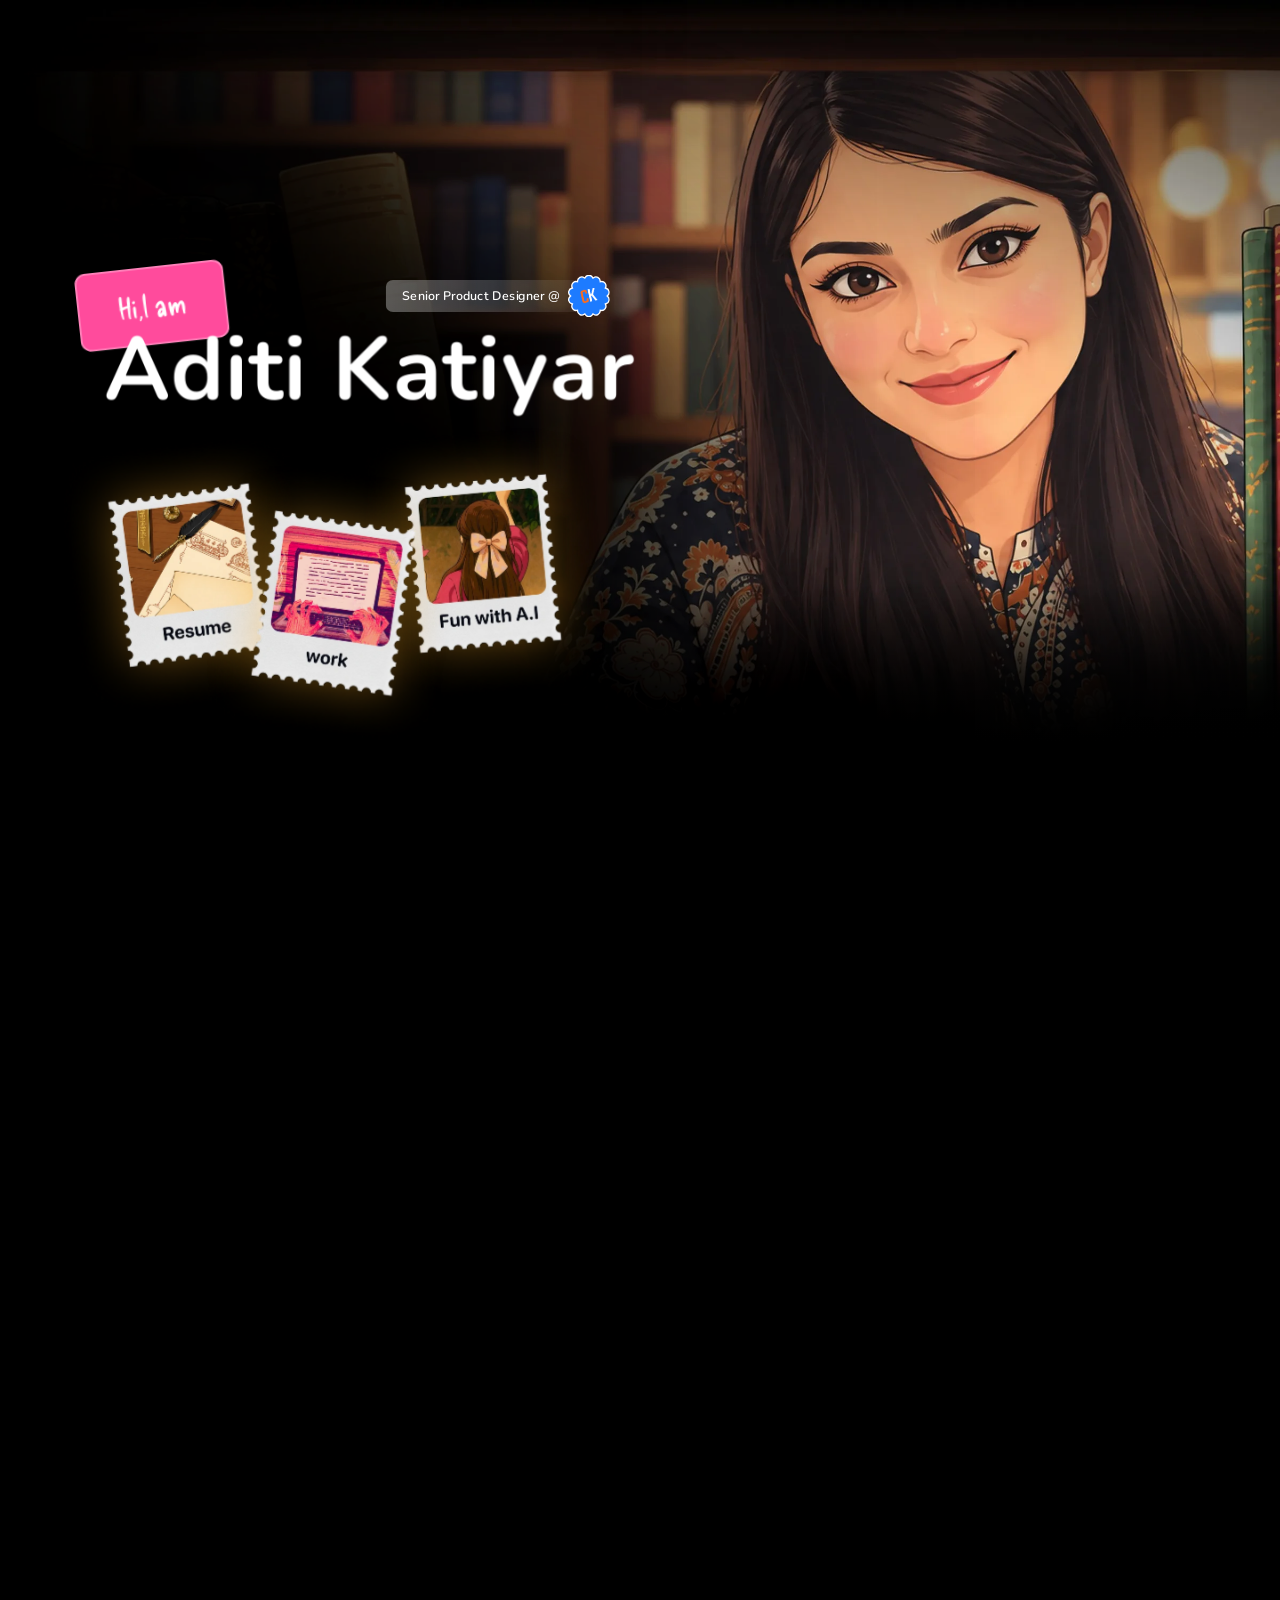
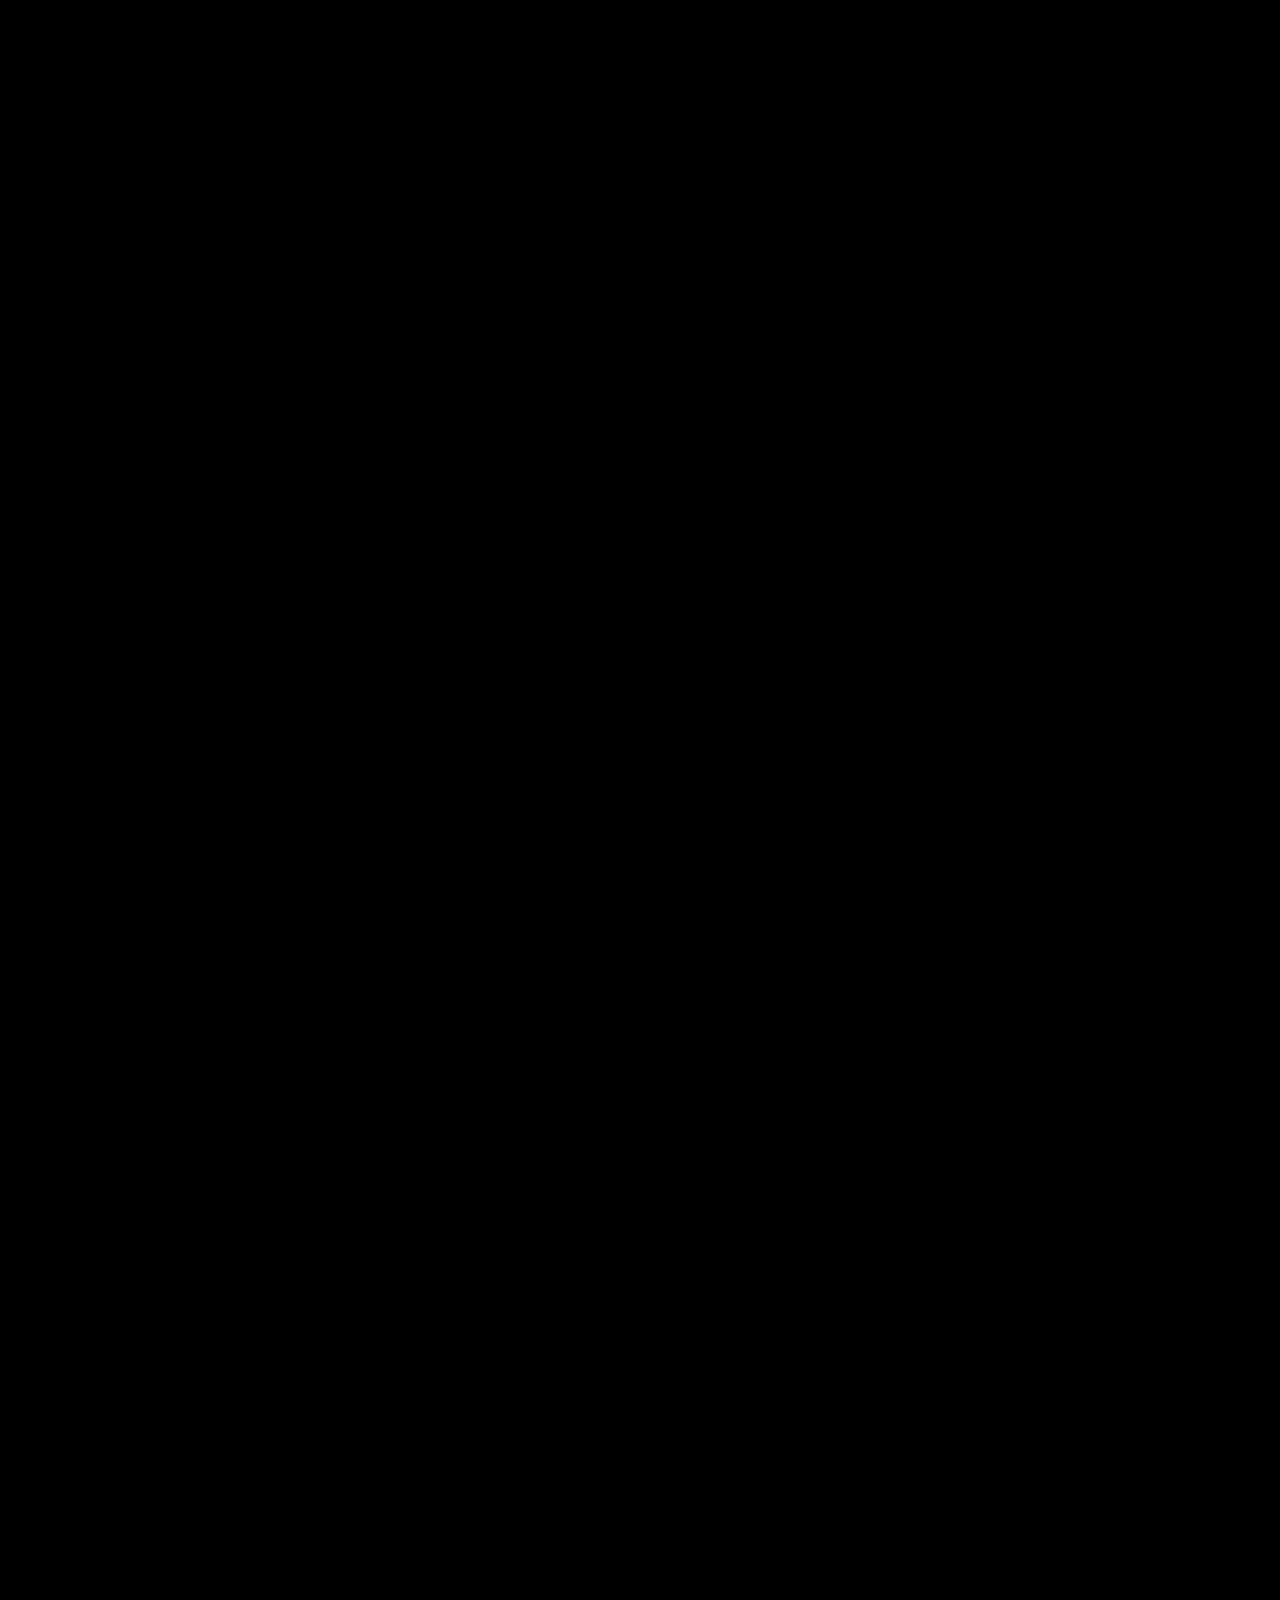
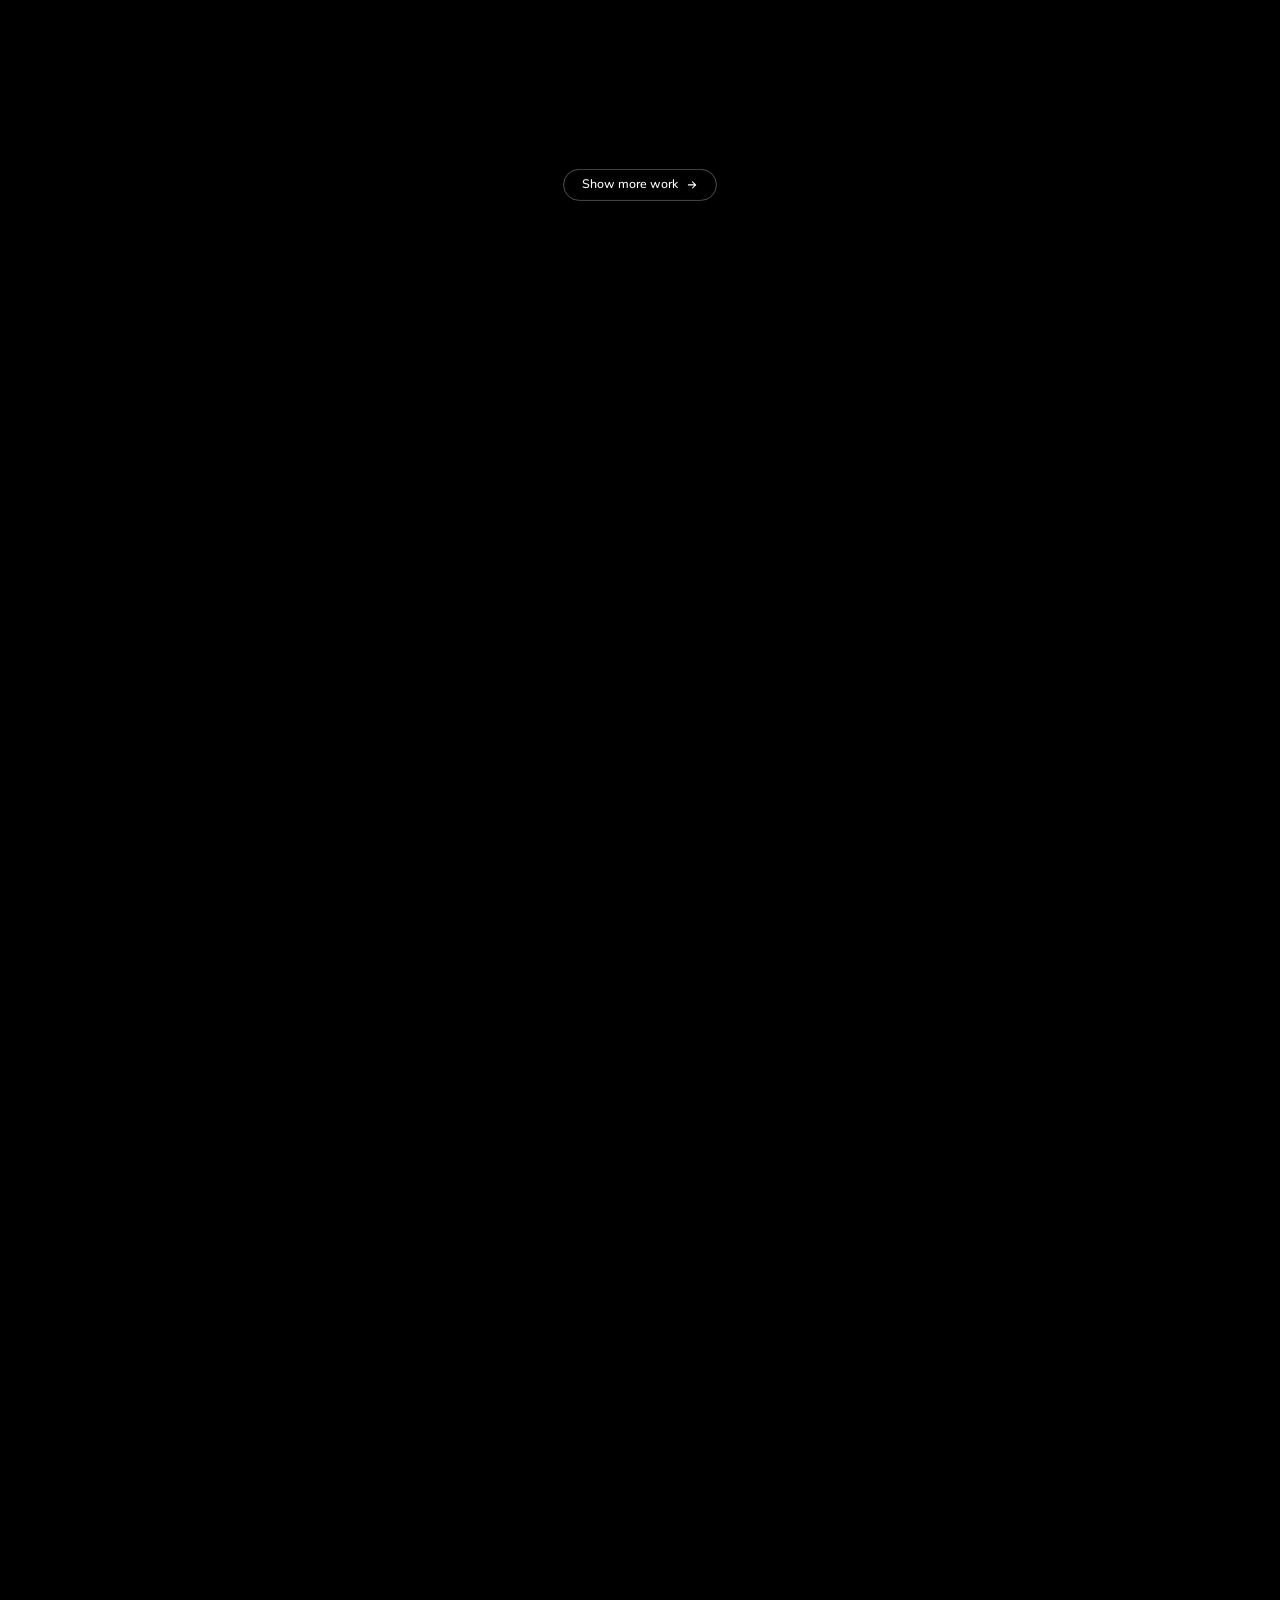
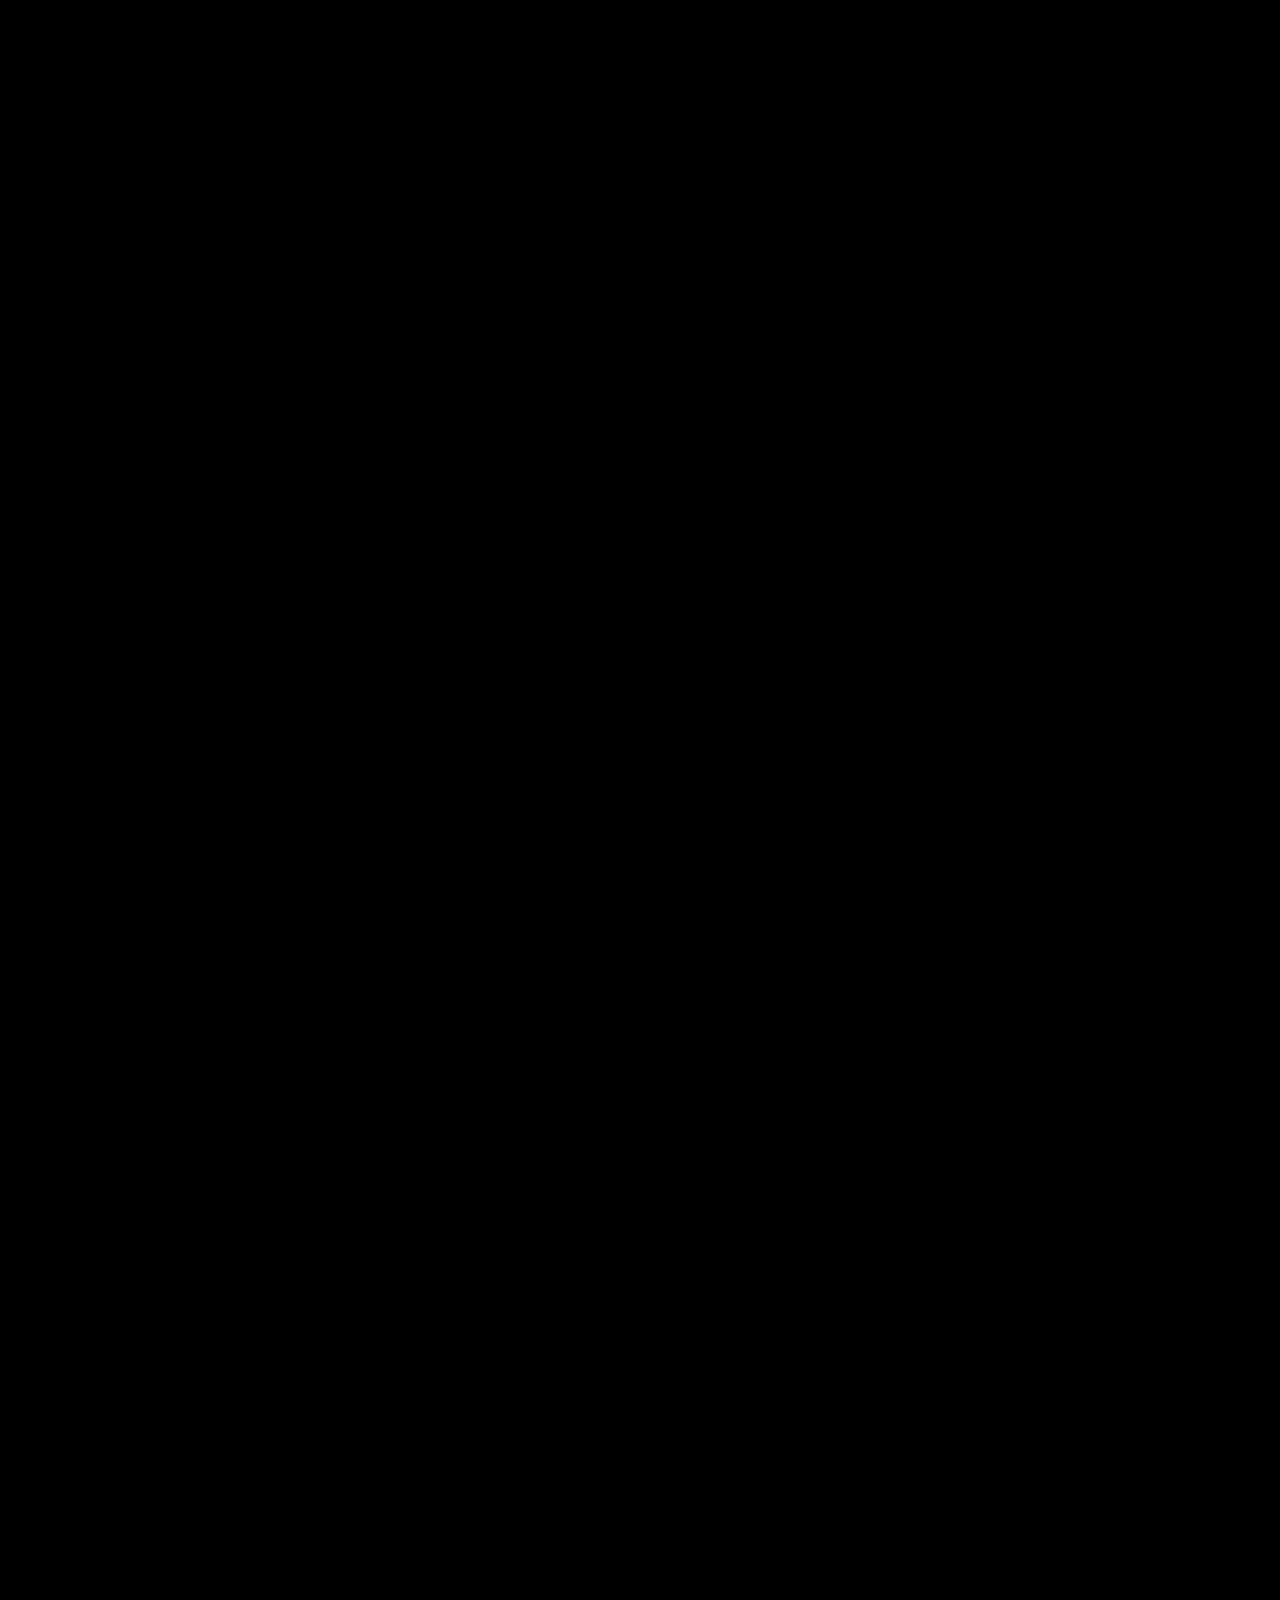
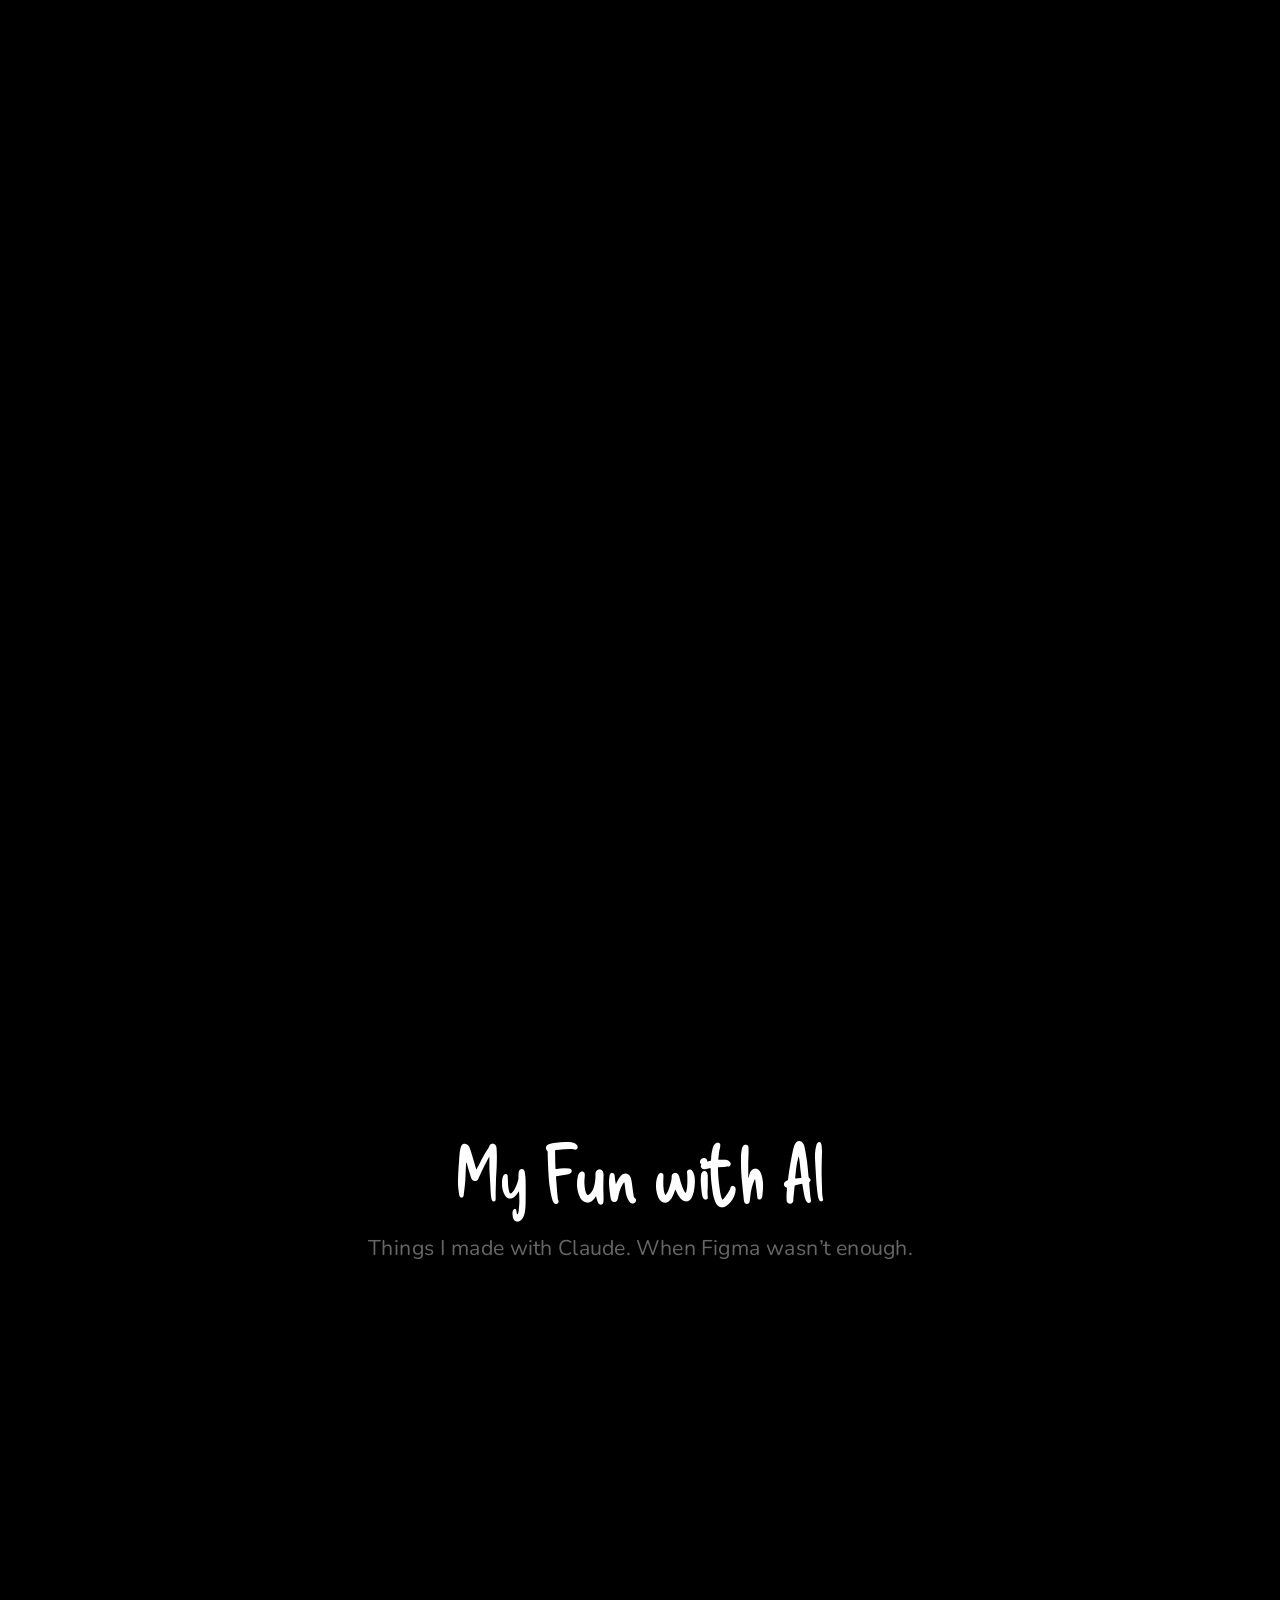
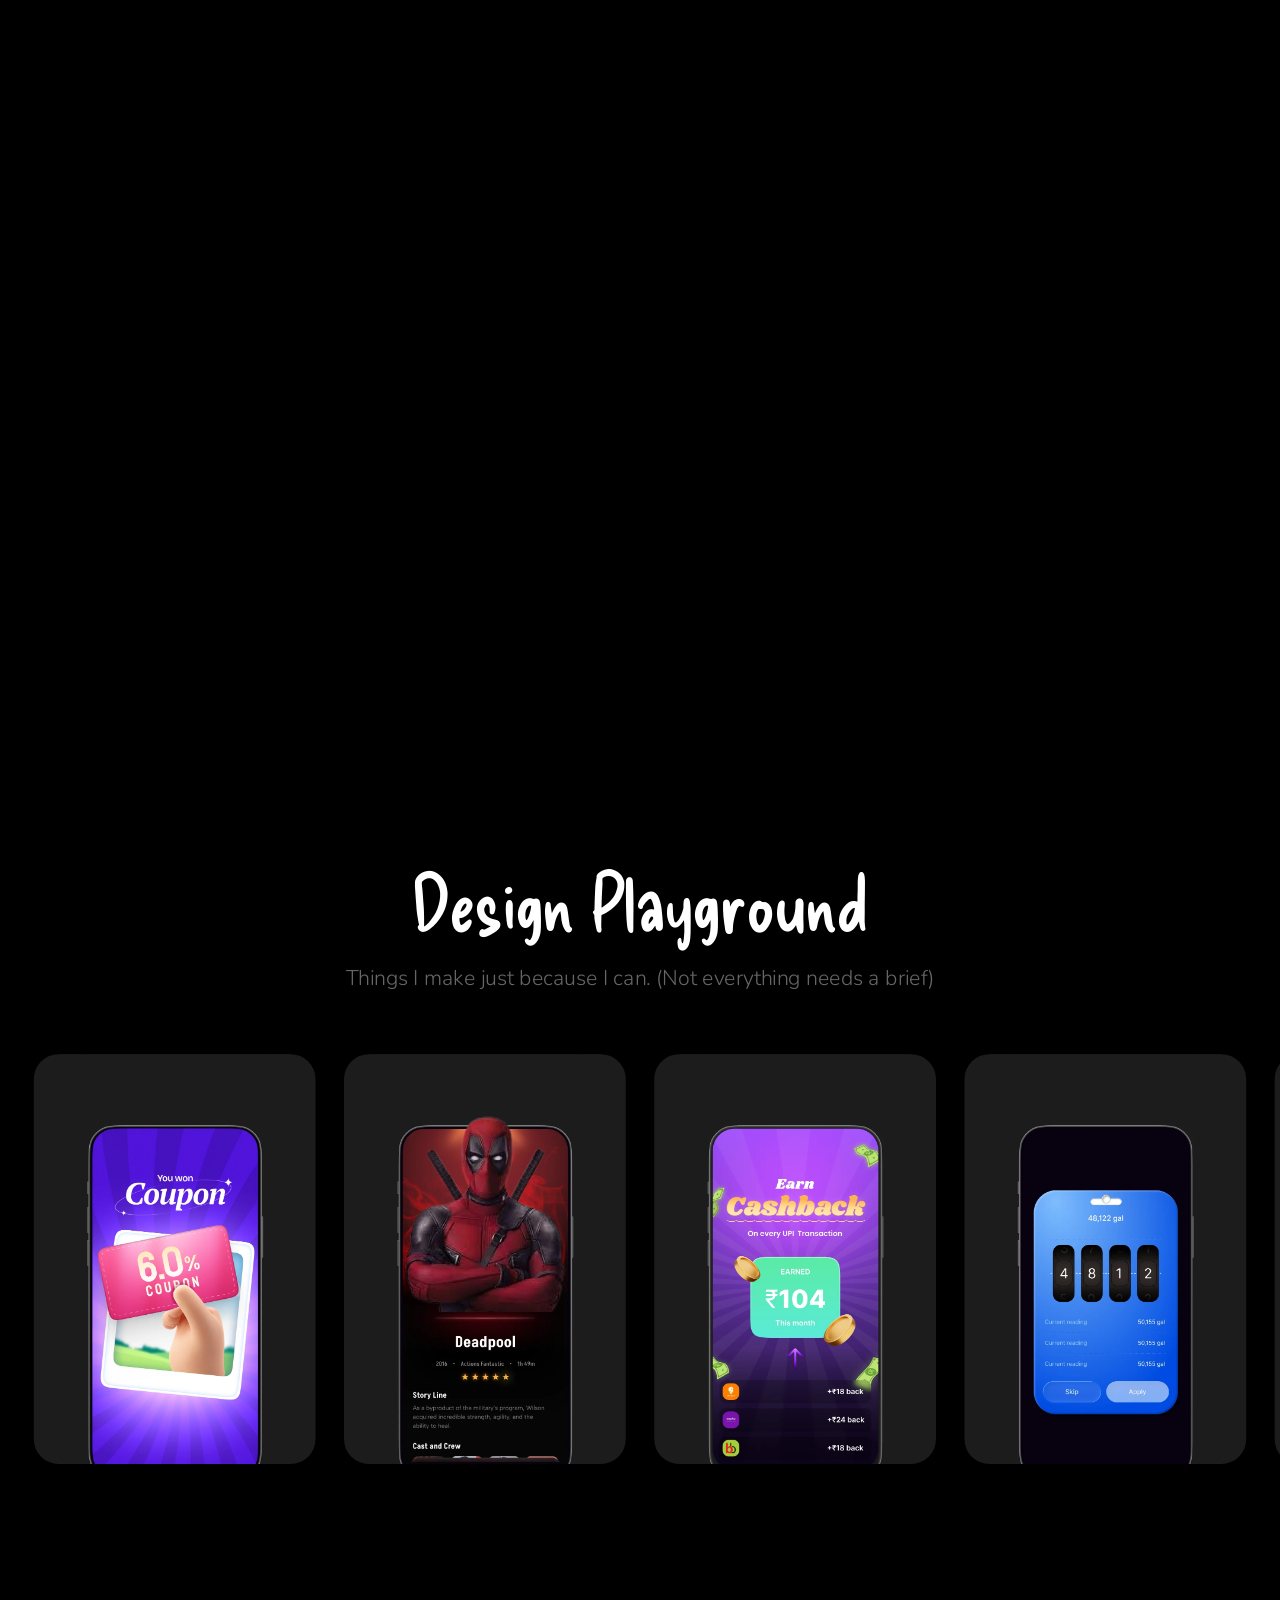
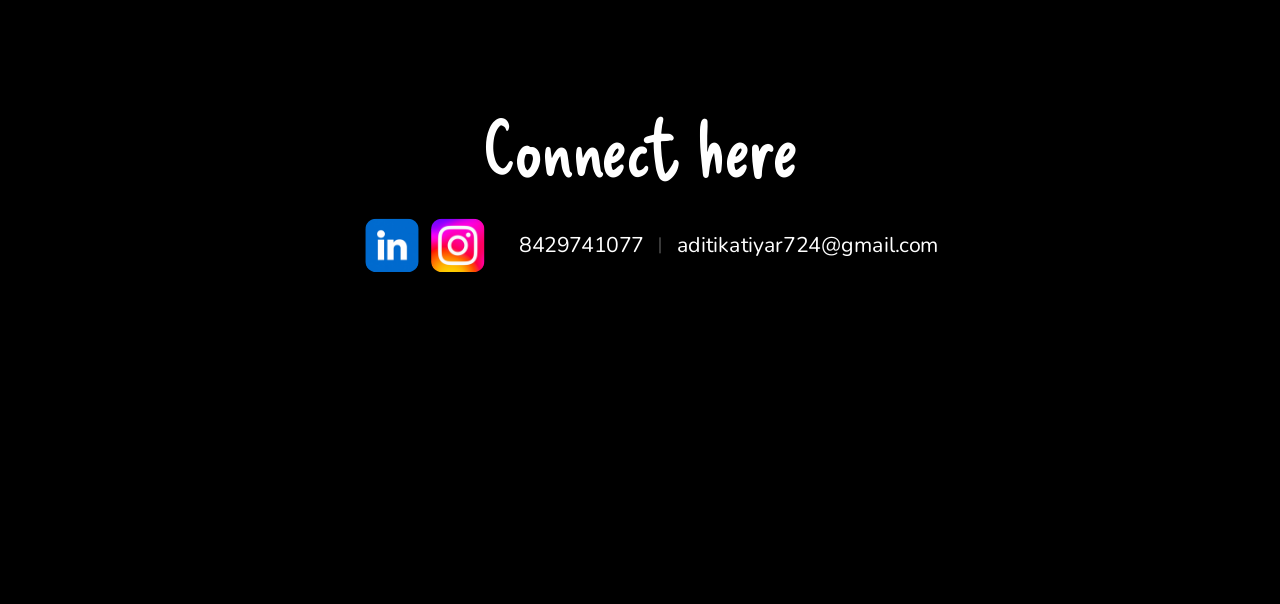
==== commit a2474524: "Link the User Study work card to the live study page Co-Authored-By: Claude Opus 5.5 <noreply@anthro" ====
--- a/index.html
+++ b/index.html
@@ -260,7 +260,7 @@
     <h3 class="abs work-title center-x" style="left:317.02px;top:686.27px">Gamification in Cashkaro</h3>
   </a>
 
-  <a class="abs work-card" href="#" style="left:700.89px;top:2463.44px;width:628.501px;height:718.27px">
+  <a class="abs work-card" href="https://cashkaro-user-study.vercel.app/" target="_blank" rel="noopener" style="left:700.89px;top:2463.44px;width:628.501px;height:718.27px">
     <div class="box on-hover" style="left:0;top:0;width:628.501px;height:638.126px">
       <div style="width:628.501px;height:638.126px;transform:scaleY(-1)">
         <div class="abs" style="inset:-15.67% -15.91% -0.68% -15.91%"><img class="glow-img" src="assets/work-glow-green.svg" alt=""></div>
